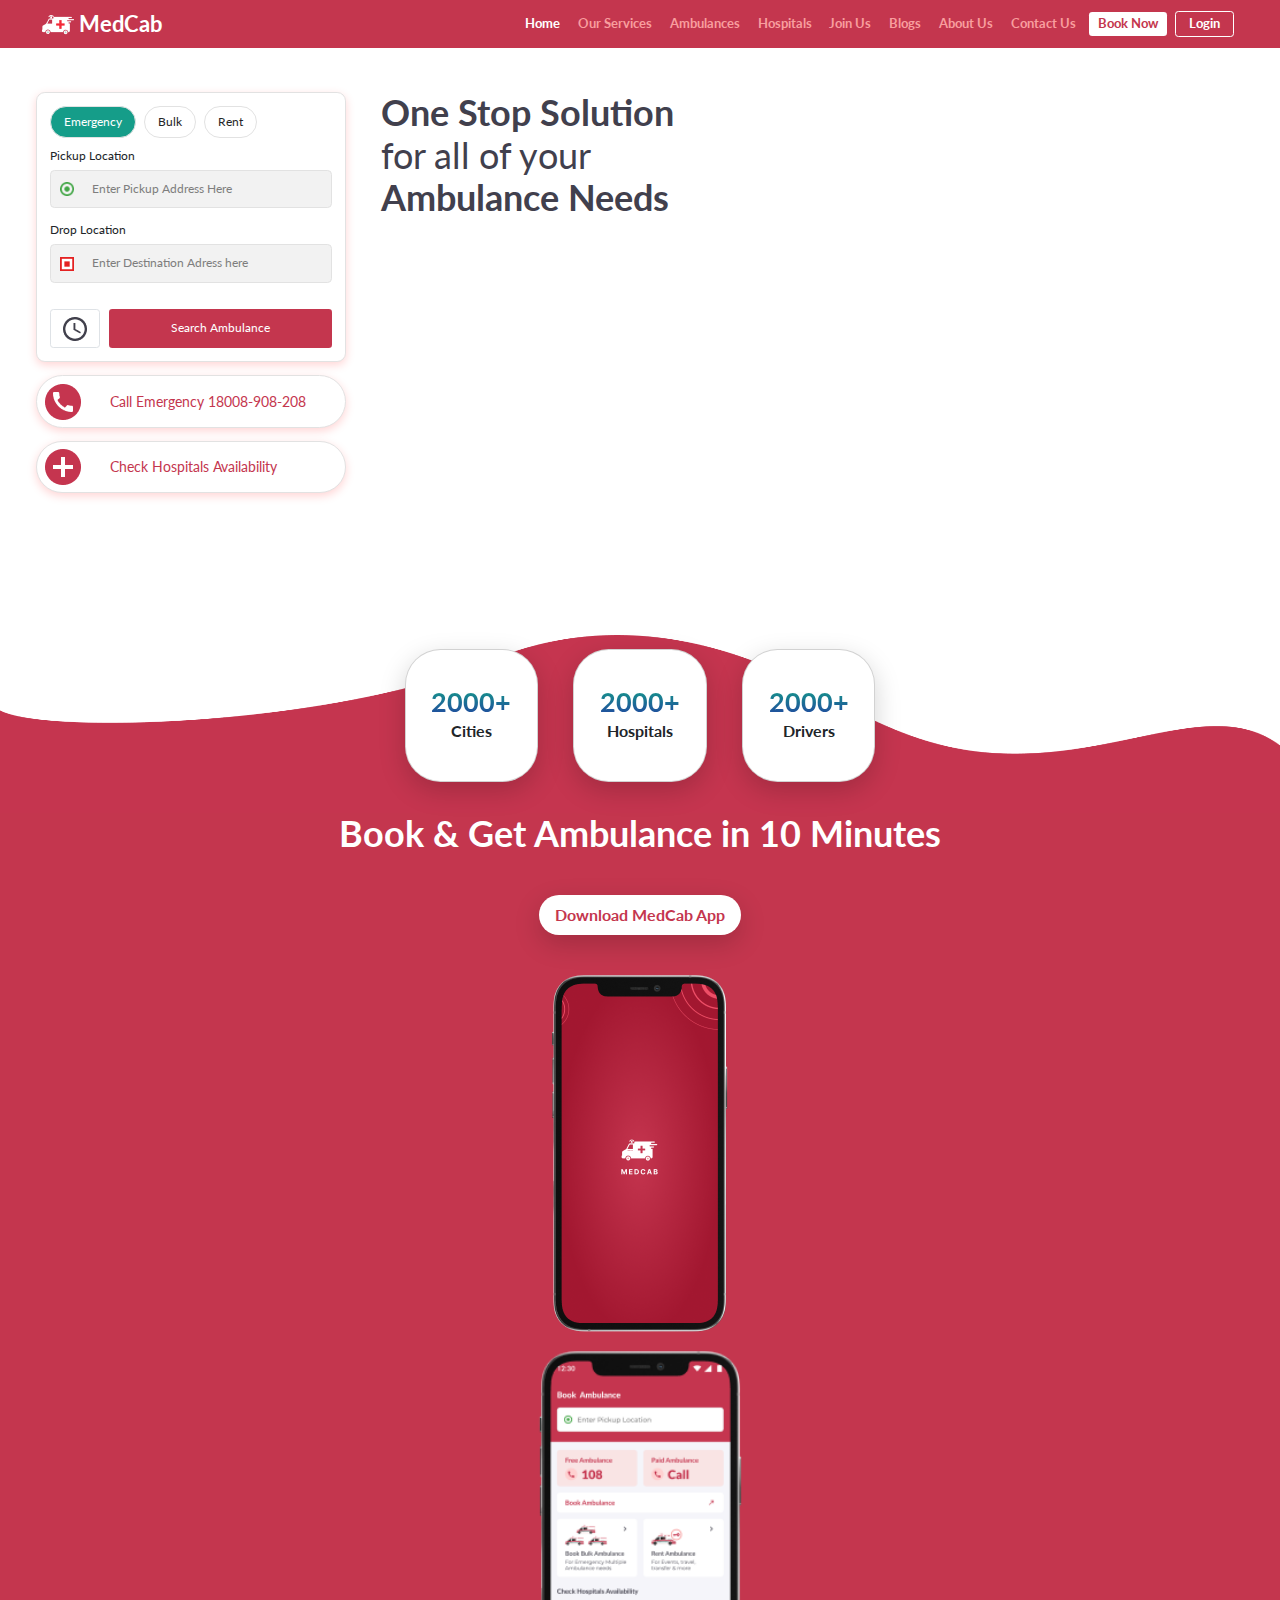
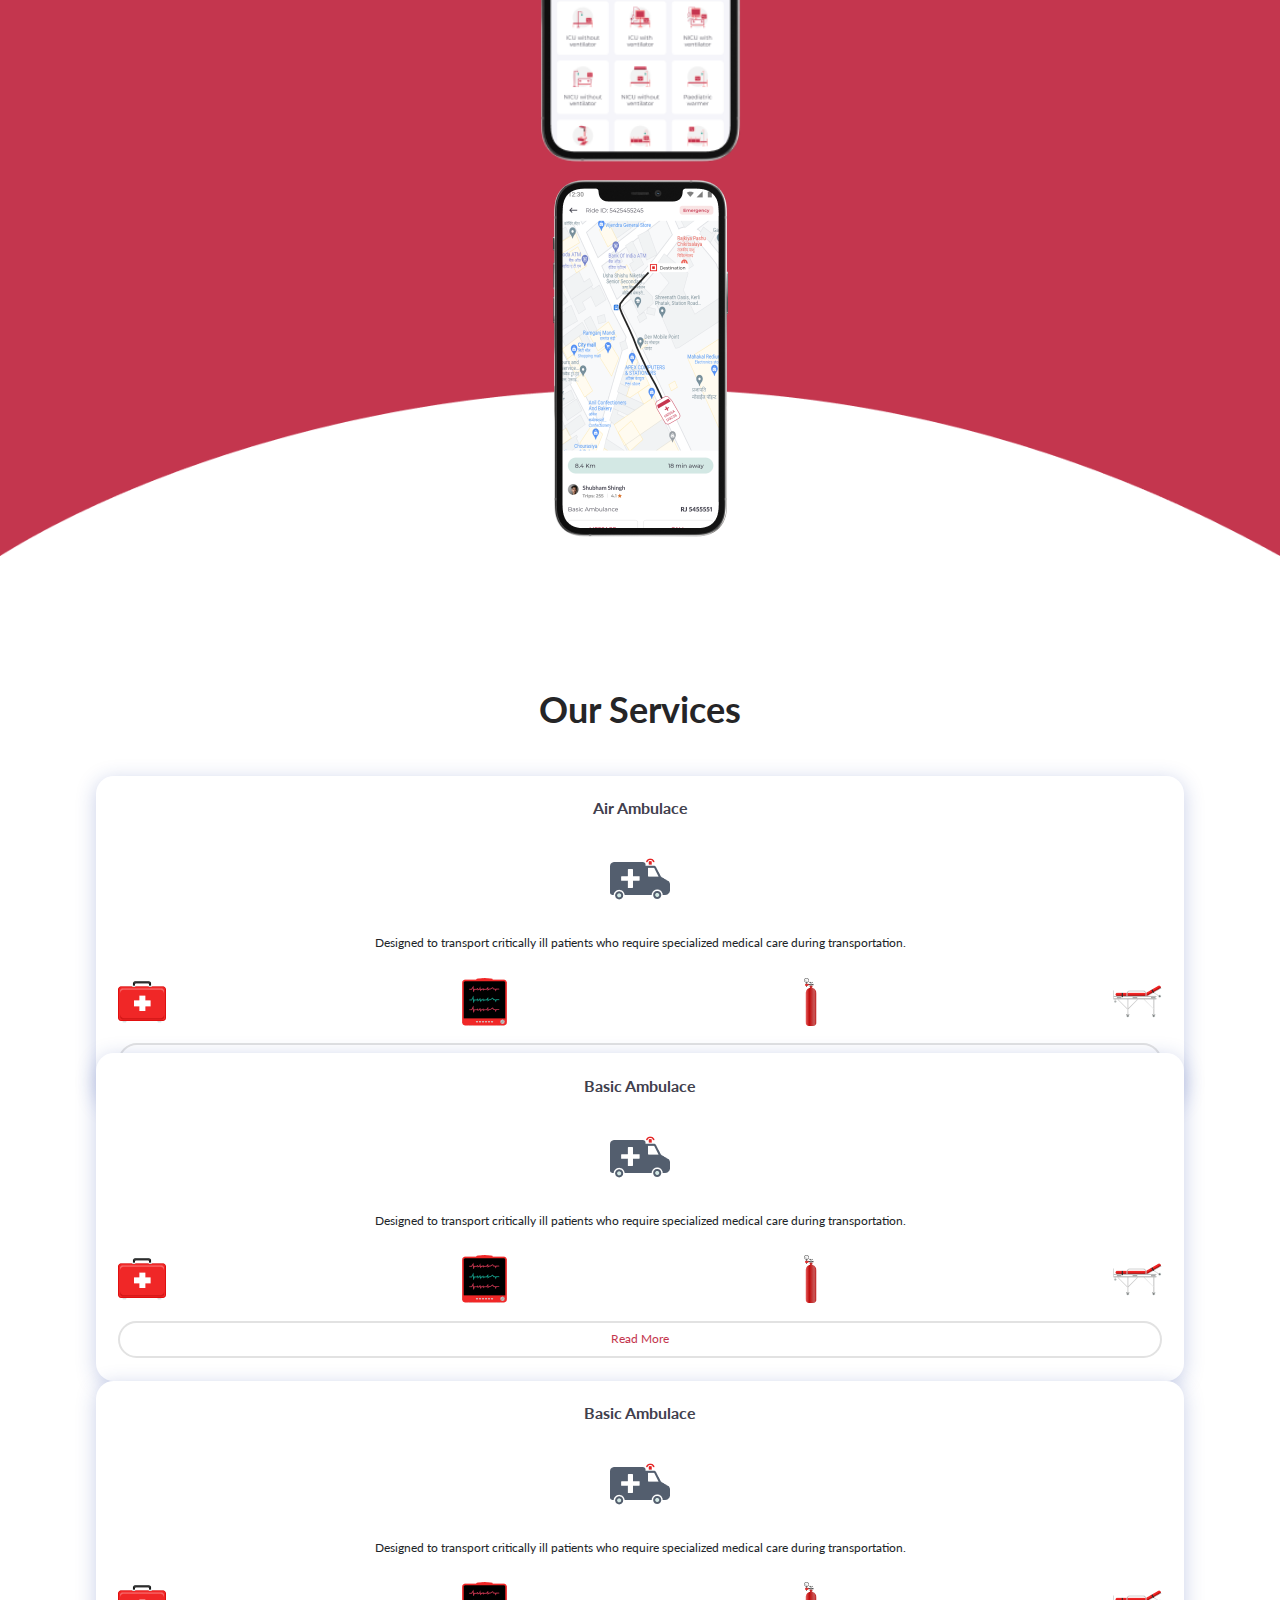
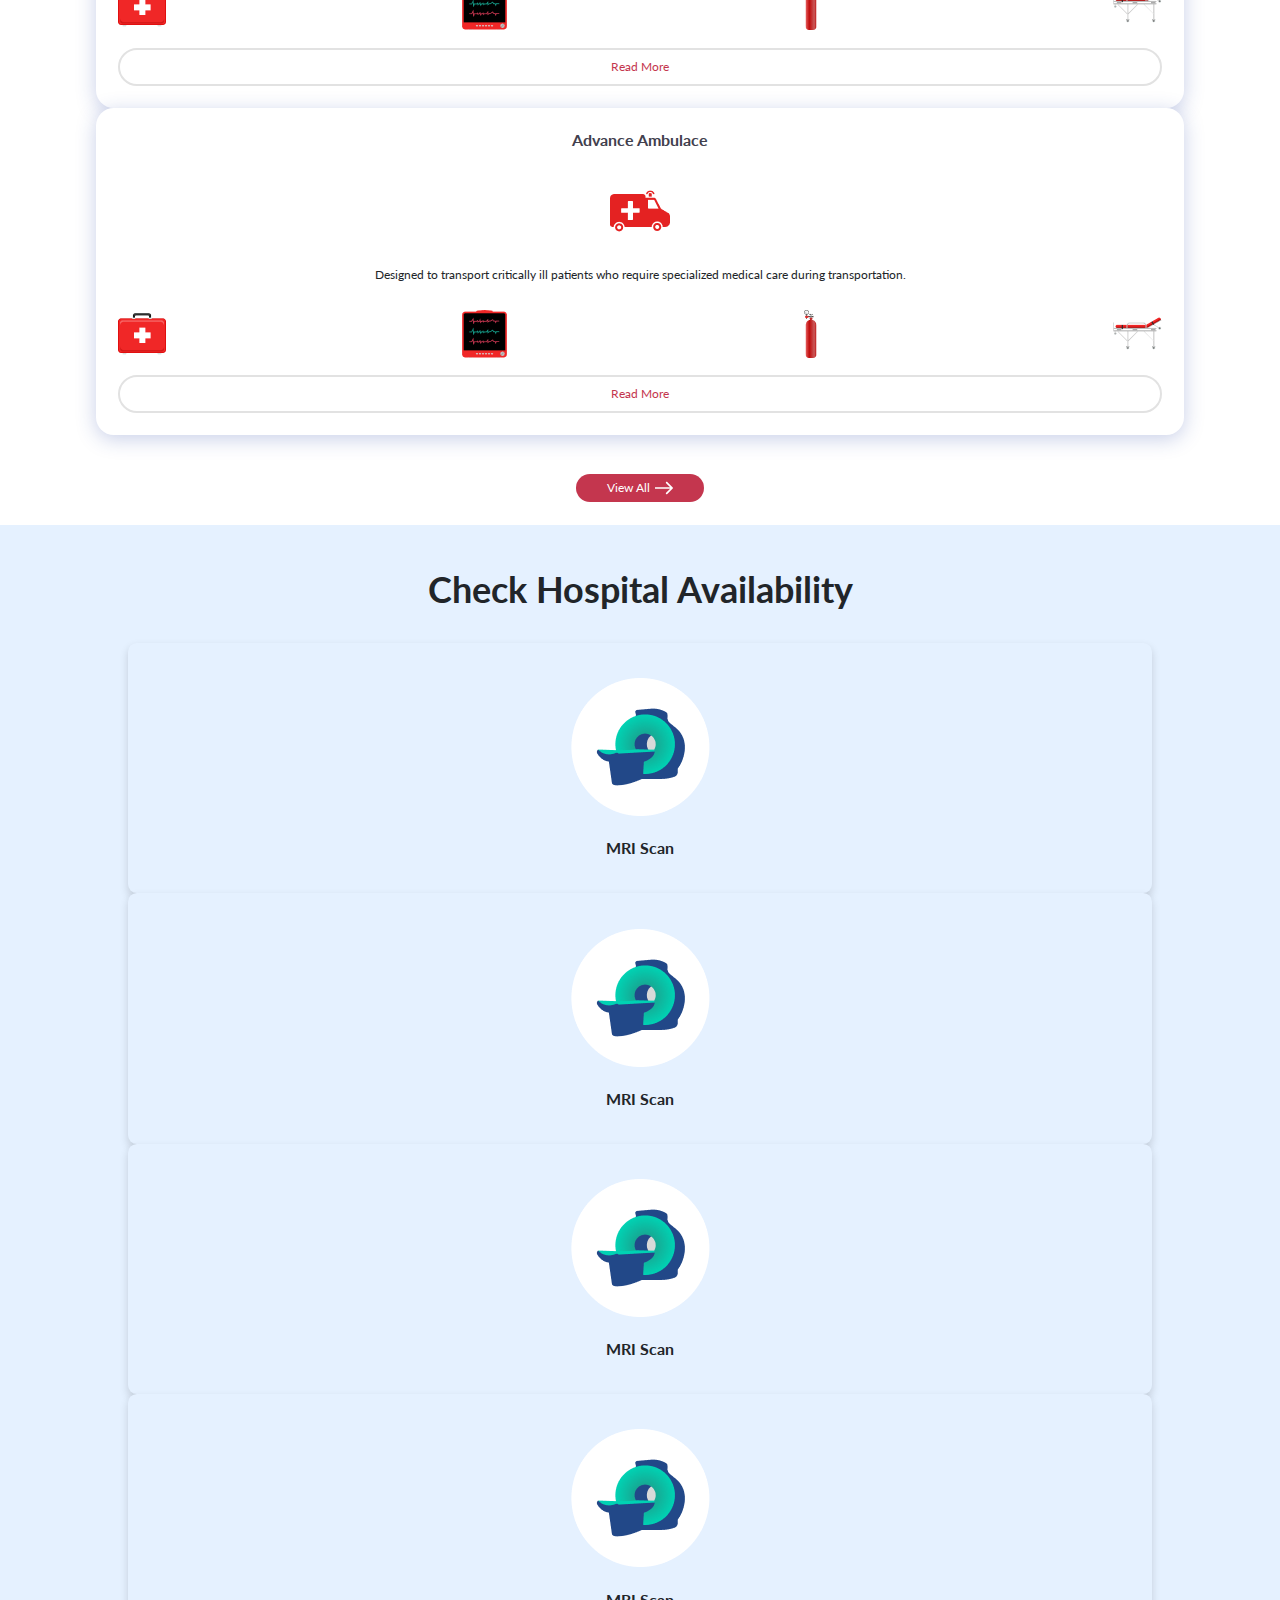
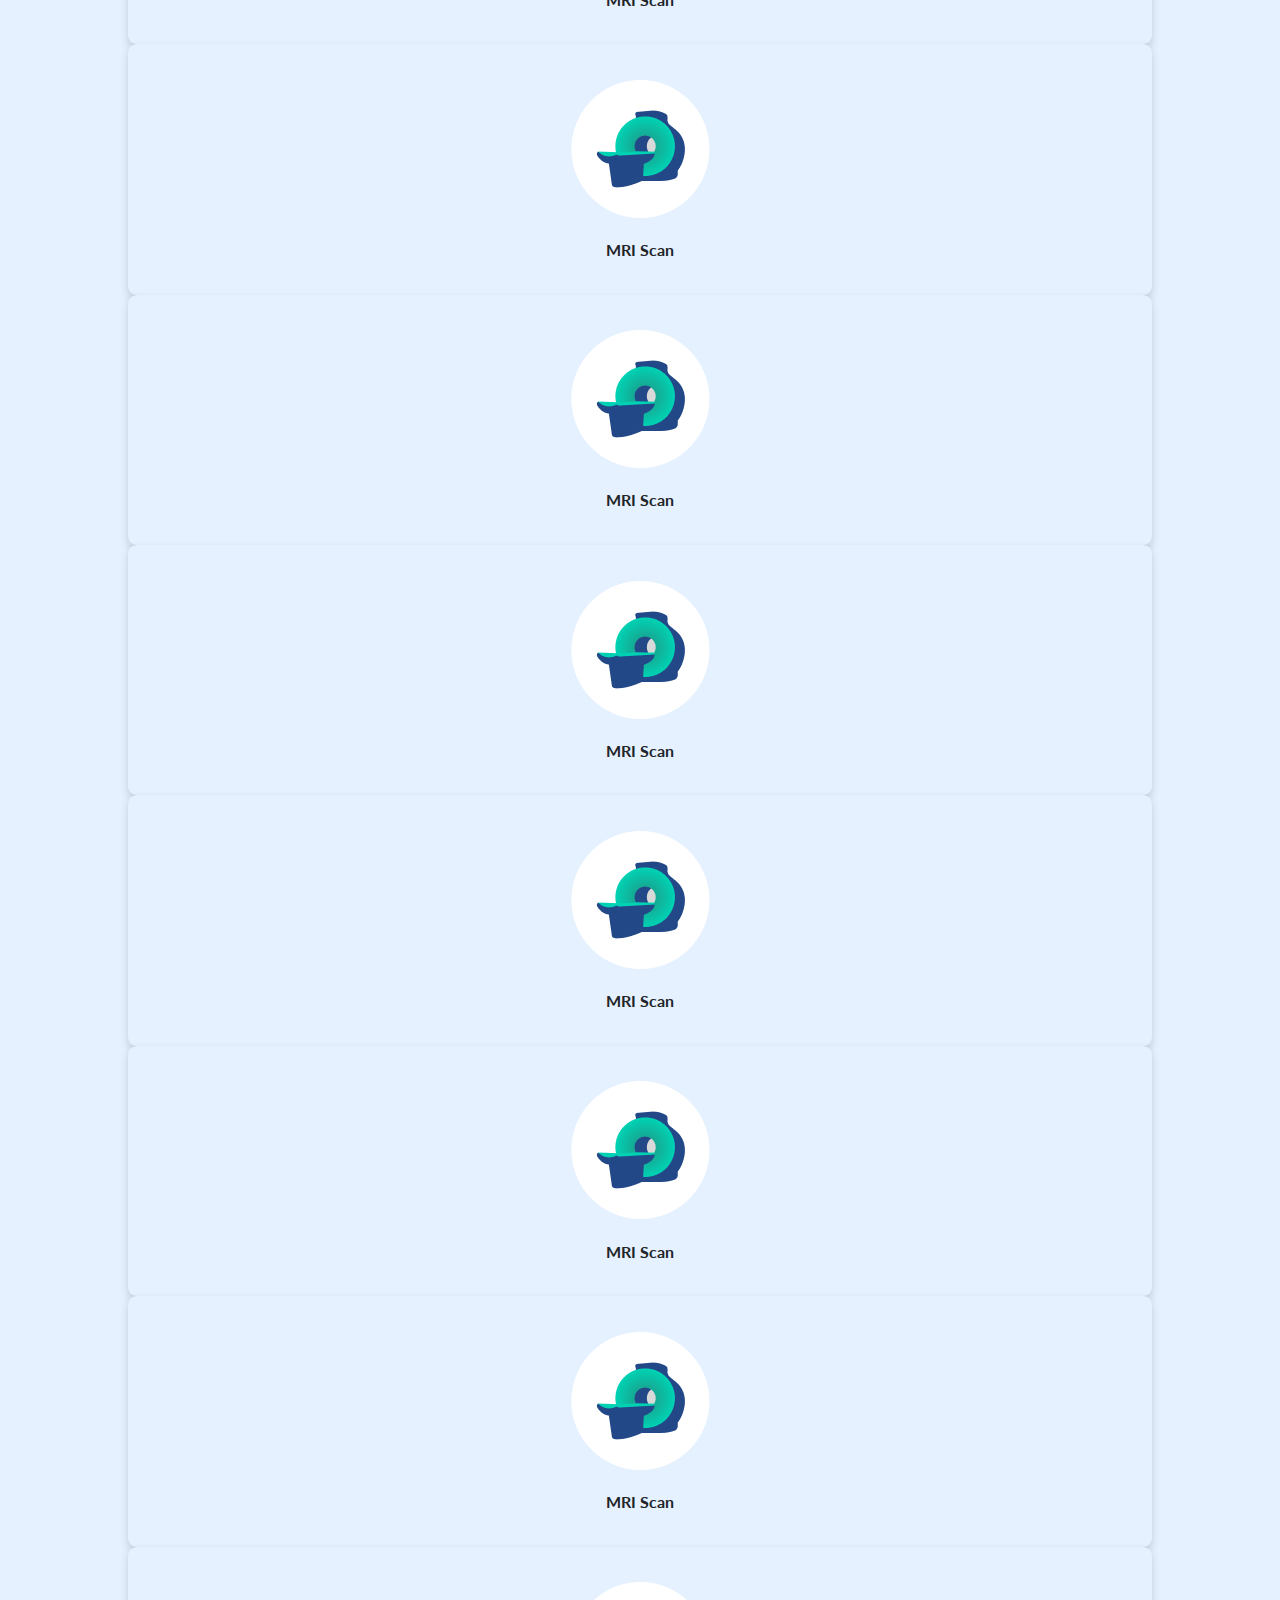
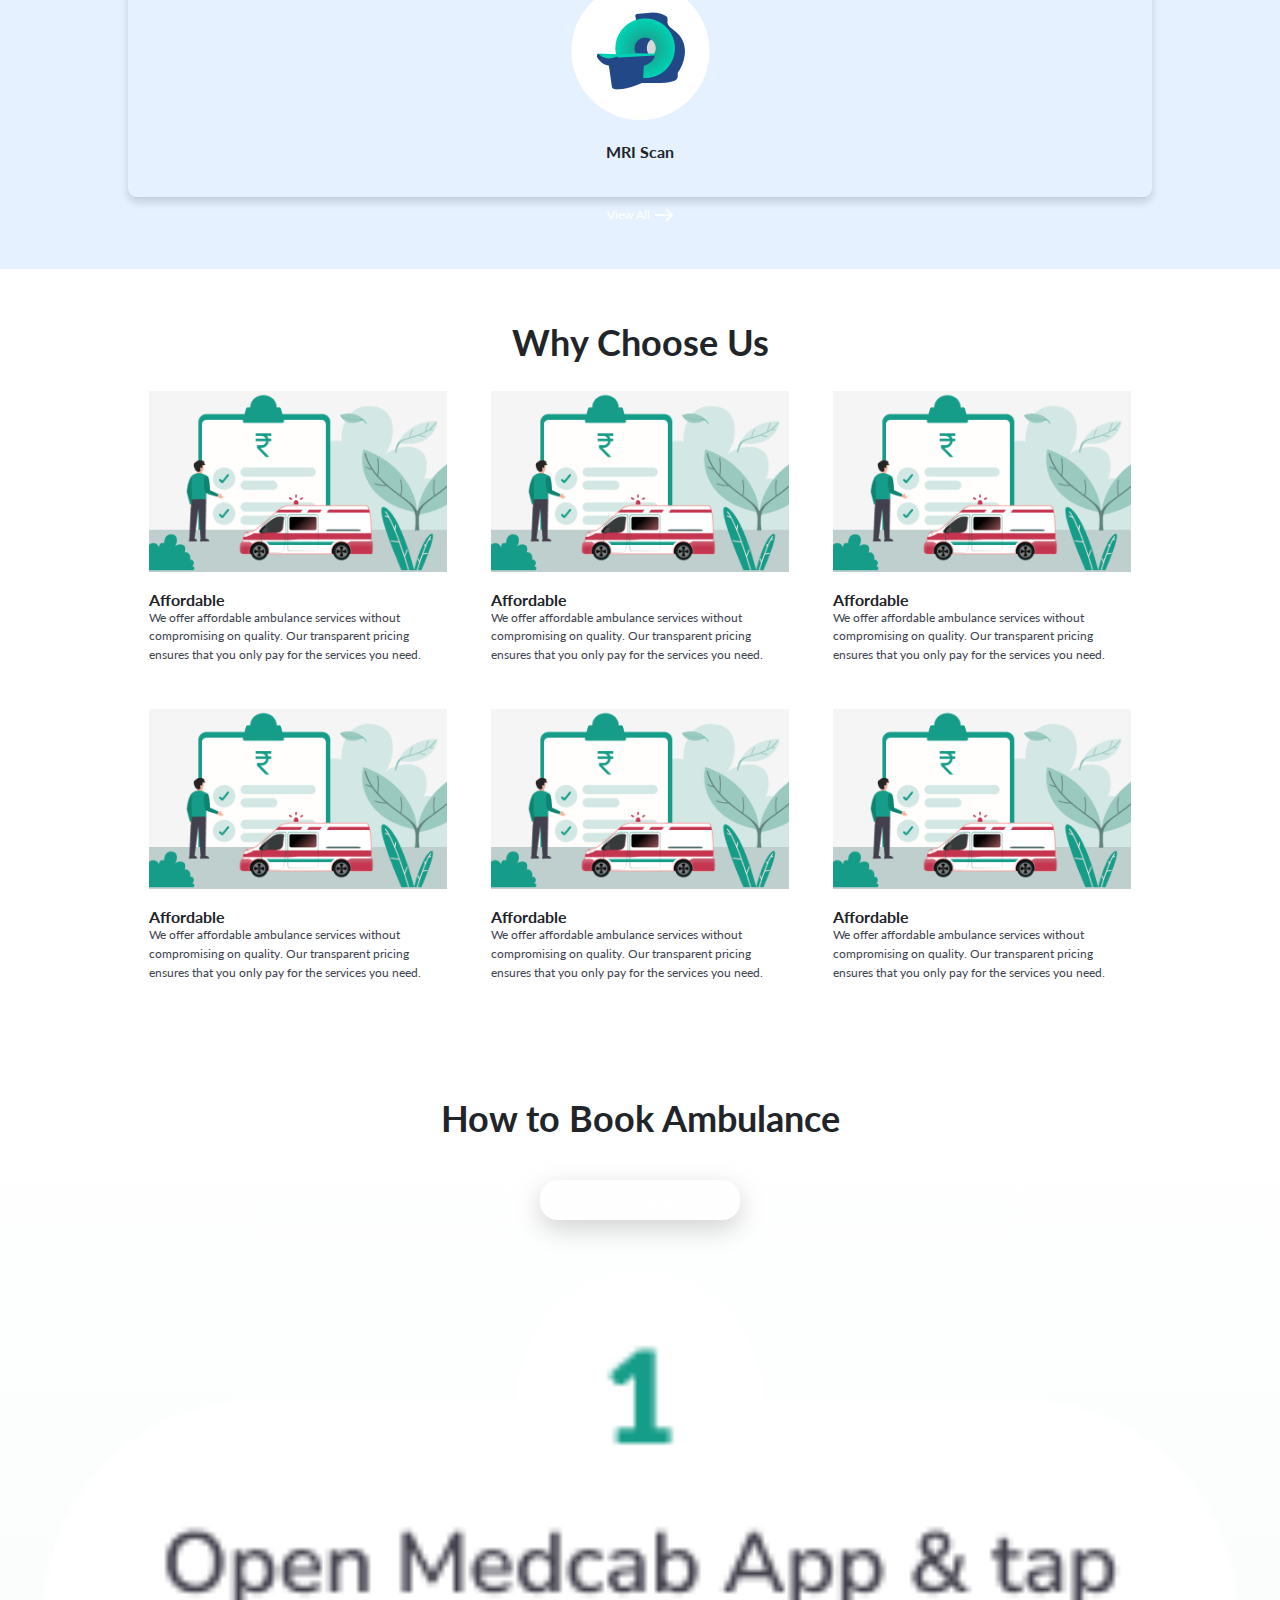
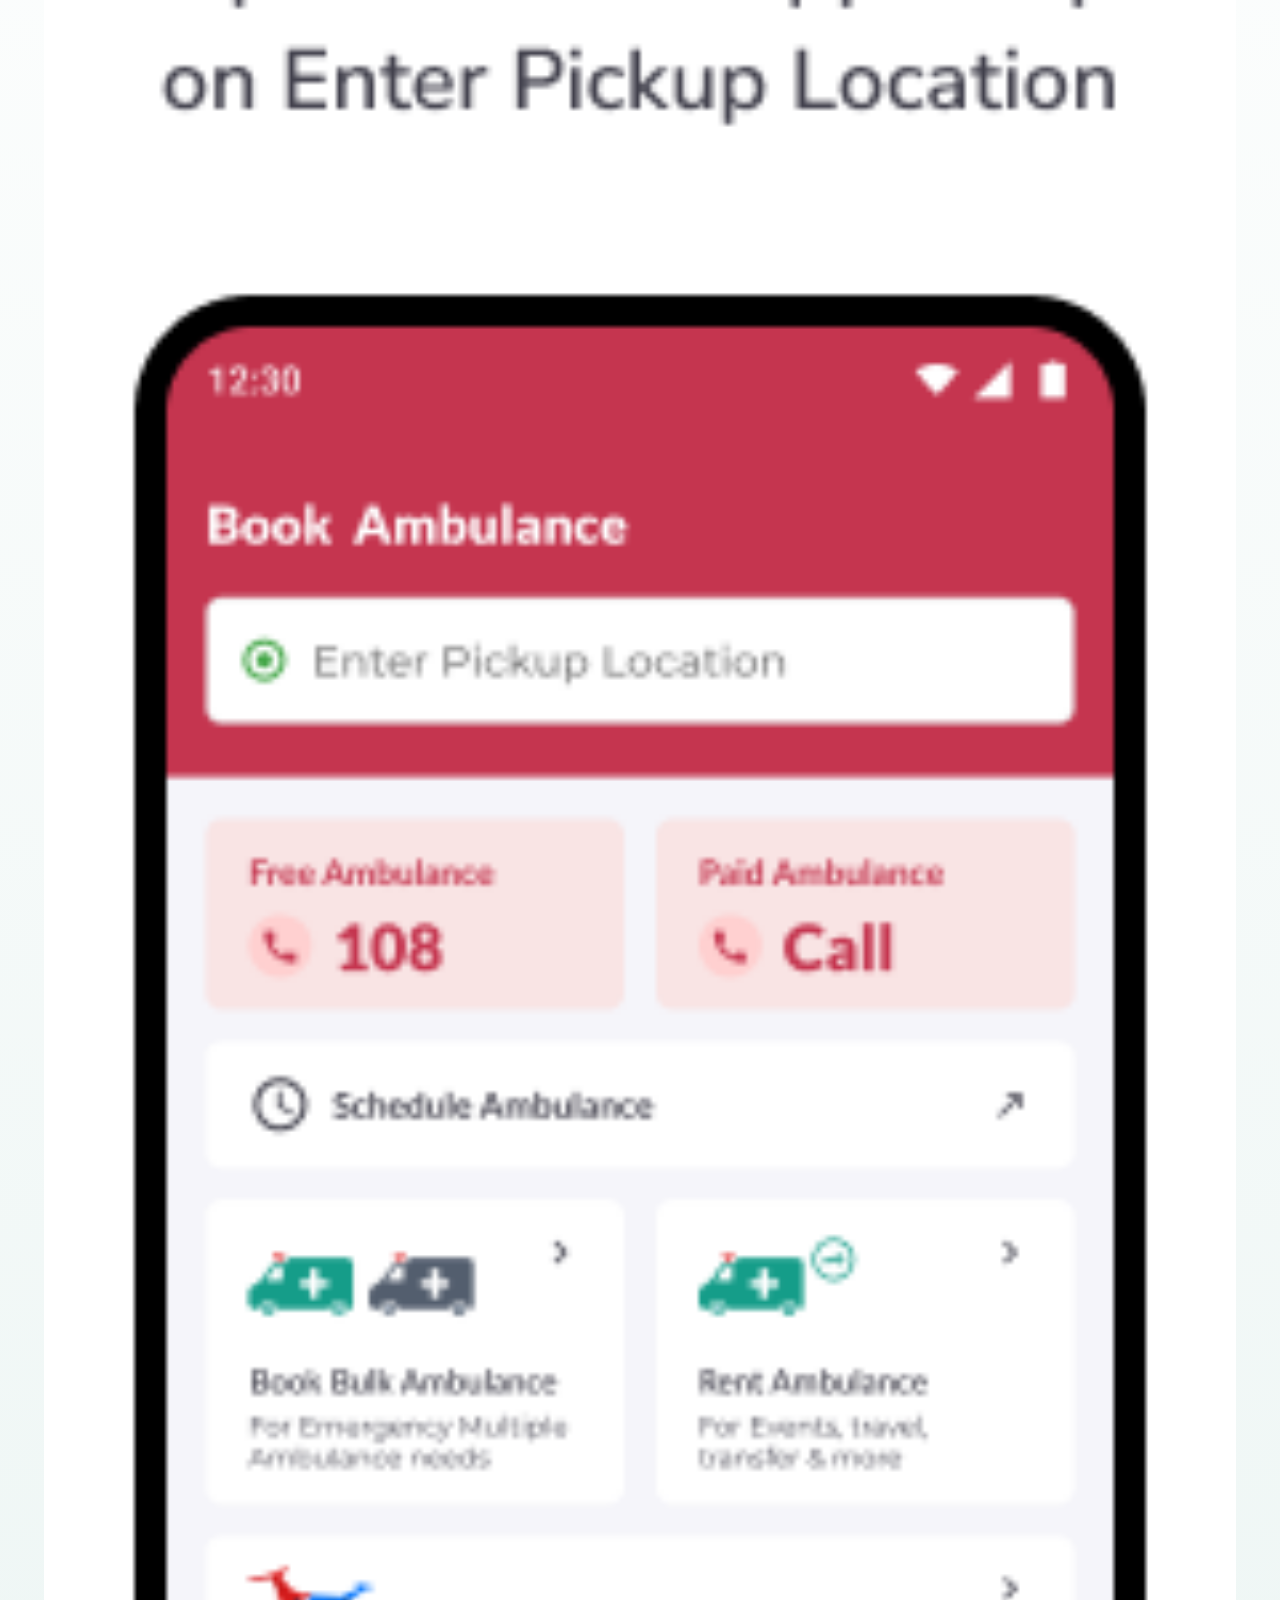
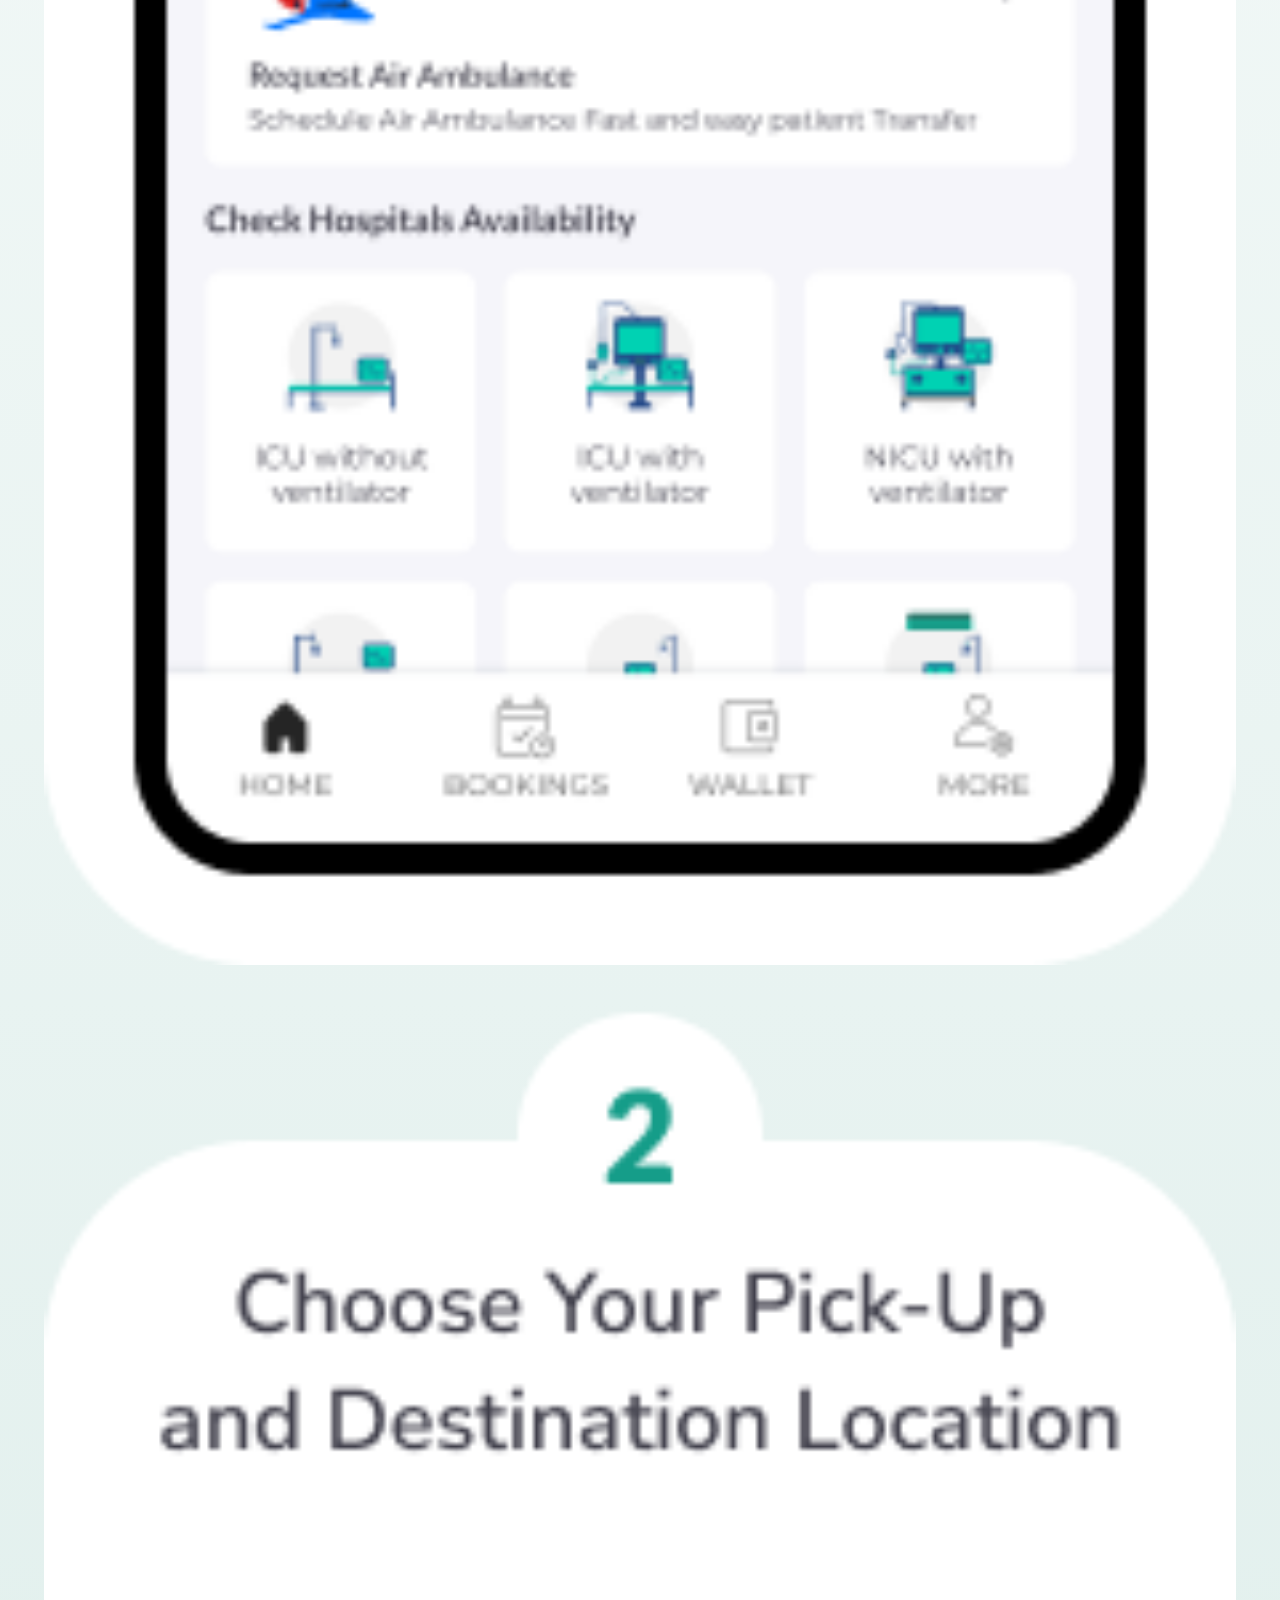
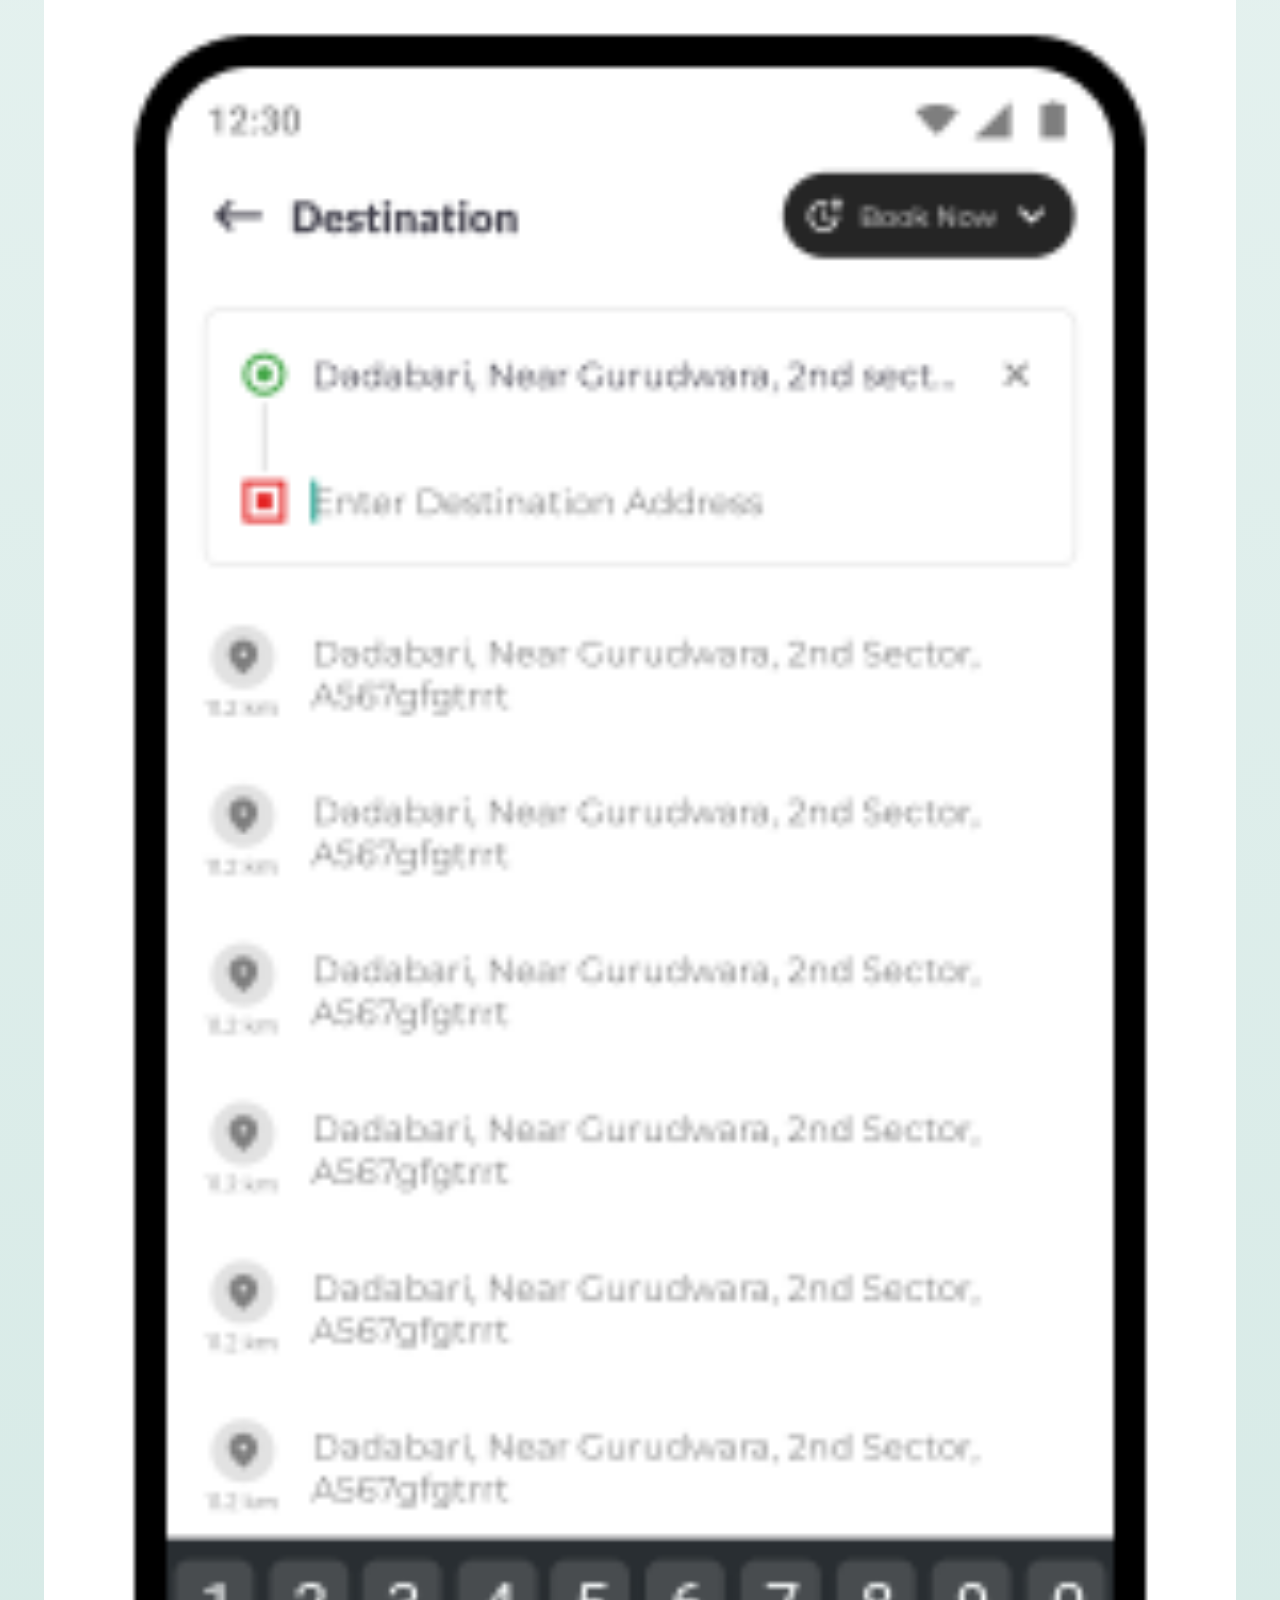
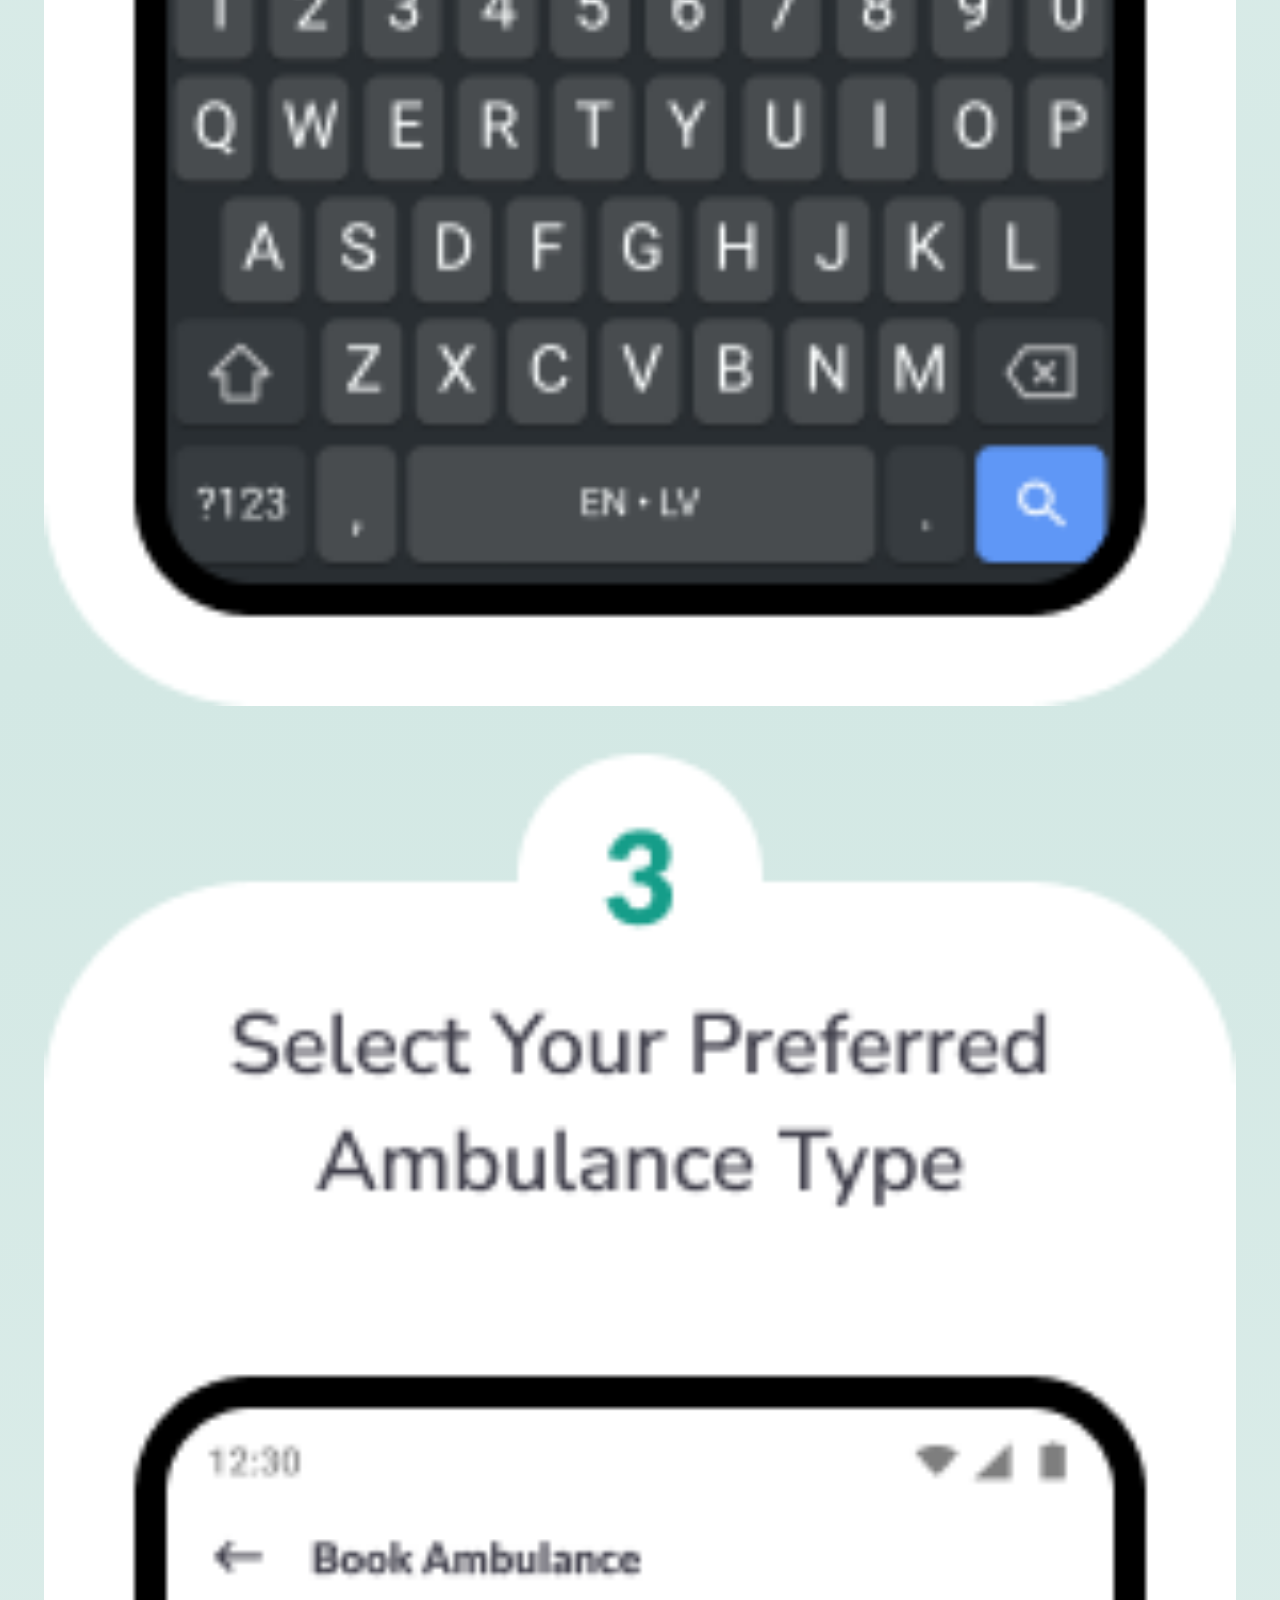
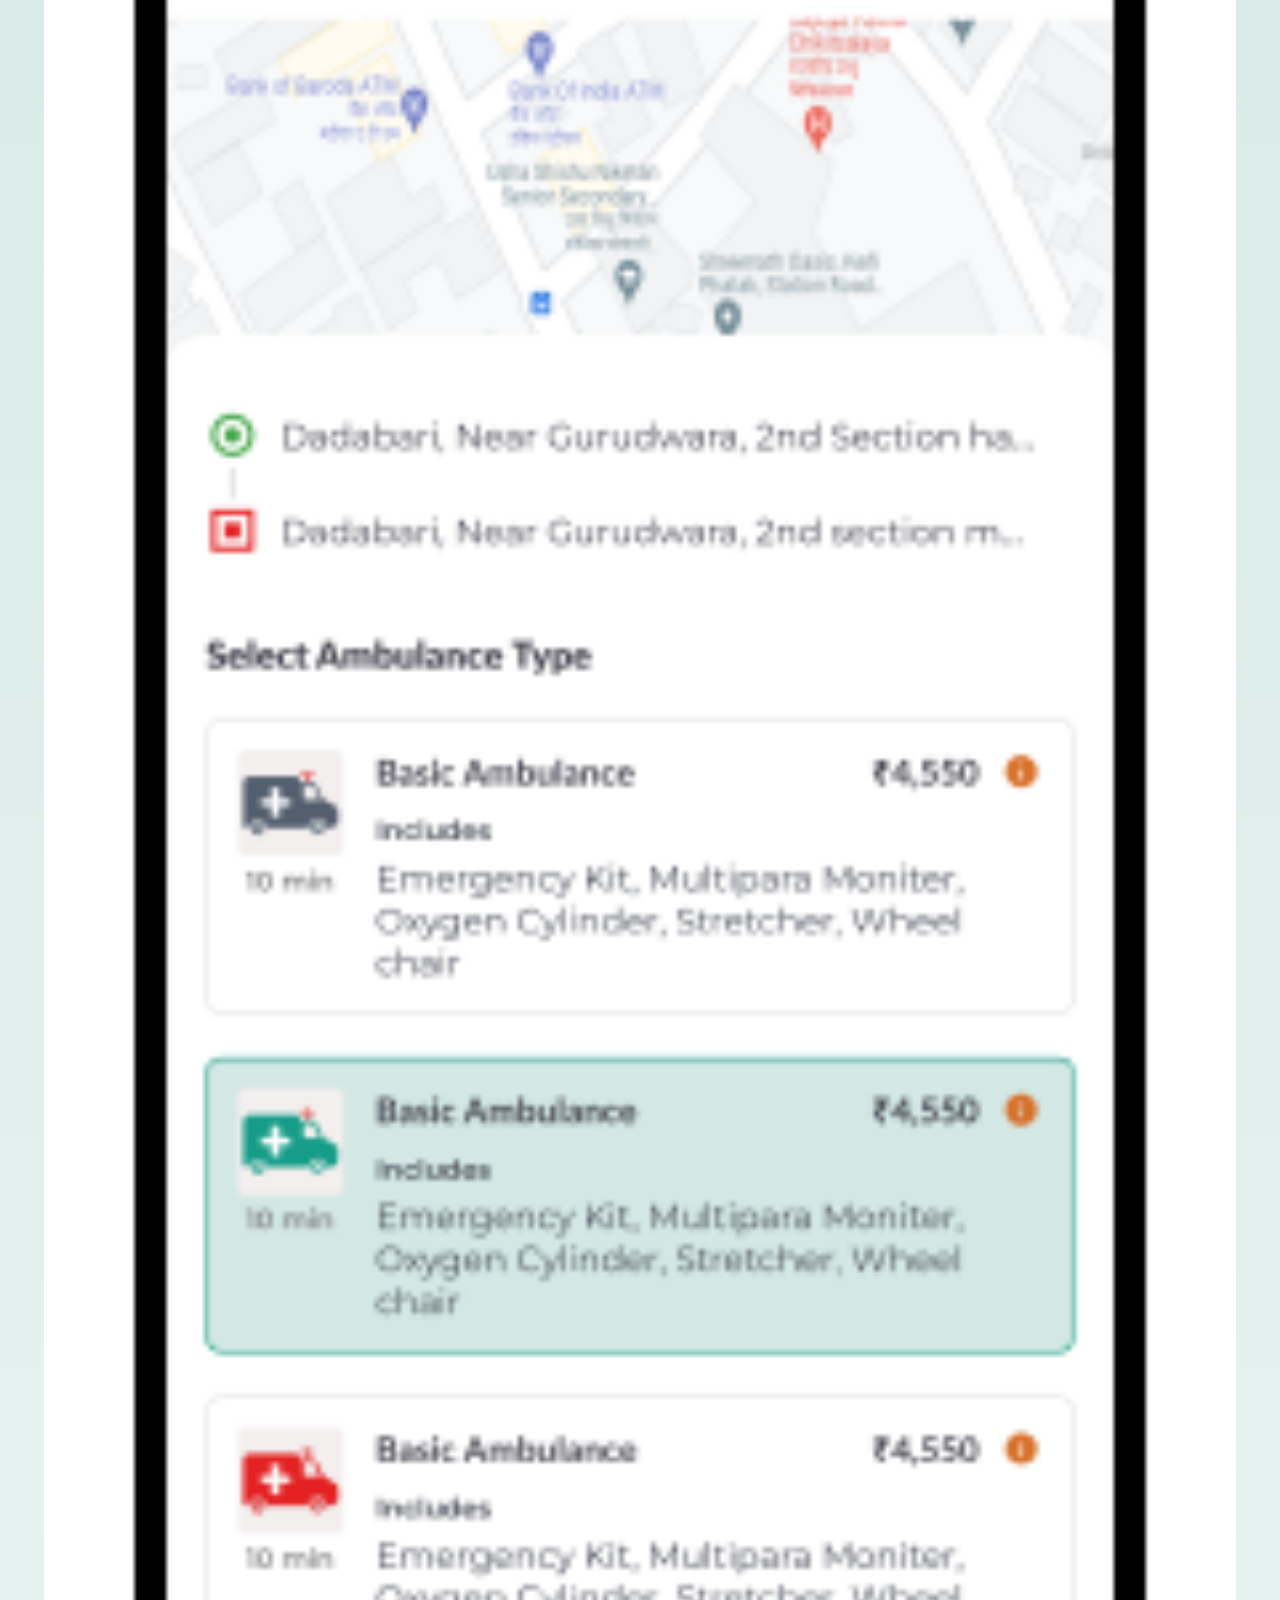
==== index.html @ fbeccdb6 "styling changed" ====
<!DOCTYPE html>
<html lang="en">
  <head>
    <meta charset="UTF-8" />
    <meta name="viewport" content="width=device-width, initial-scale=1.0" />
    <!-- Bootstrap CSS -->
    <link
      rel="stylesheet"
      href="https://cdn.jsdelivr.net/npm/bootstrap@5.3.1/dist/css/bootstrap.min.css"
    />

    <!-- Google Fonts -->
    <link rel="preconnect" href="https://fonts.googleapis.com" />
    <link rel="preconnect" href="https://fonts.gstatic.com" crossorigin />
    <link
      href="https://fonts.googleapis.com/css2?family=Lato:wght@400;700&display=swap"
      rel="stylesheet"
    />

    <!-- Crousel Styles -->
    <link rel="stylesheet" href="./styles/owl-styles/owl.carousel.min.css" />
    <link
      rel="stylesheet"
      href="./styles/owl-styles/owl.theme.default.min.css"
    />

    <!-- Custom Css -->
      <!-- Normalize Css -->
    <link rel="stylesheet" href="./styles/reset.css">    
    <link rel="stylesheet" href="./styles/nav.css" />
    <link rel="stylesheet" href="./styles/section.css" />
    <link rel="stylesheet" href="./styles/header.css" />
    <link rel="stylesheet" href="./styles/our-services.css" />
    <link rel="stylesheet" href="./styles/footer.css" />
    <link rel="stylesheet" href="./styles/hospital-availability.css" />
    <link rel="stylesheet" href="./styles/fs-media.css" />
    <link rel="stylesheet" href="./styles/why-us.css" />
    <link rel="stylesheet" href="./styles/booking-preview.css" />

    <title>Header</title>
  </head>

  <body>
    <!-- Navbar -->
    <nav class="navbar navbar-expand-lg navbar-light">
      <div class="container-fluid">
        <a class="navbar-brand" href="#">
          <span>
            <img src="../images/logo.png" class="mb-1" alt="" />
          </span>
          MedCab</a
        >
        <button
          class="navbar-toggler"
          type="button"
          data-bs-toggle="collapse"
          data-bs-target="#navbarTogglerDemo02"
          aria-controls="navbarTogglerDemo02"
          aria-expanded="false"
          aria-label="Toggle navigation"
        >
          <span class="navbar-toggler-icon"></span>
        </button>
        <div class="collapse navbar-collapse" id="navbarTogglerDemo02">
          <ul class="navbar-nav d-flex align-items-center me-auto mb-2 mb-lg-0">
            <li class="nav-item">
              <a class="nav-link active" aria-current="page" href="#">Home</a>
            </li>
            <li class="nav-item">
              <a class="nav-link" href="./pages/ourServices.html"
                >Our Services</a
              >
            </li>
            <li class="nav-item">
              <a class="nav-link" href="#">Ambulances</a>
            </li>
            <li class="nav-item">
              <a class="nav-link" href="#">Hospitals</a>
            </li>
            <li class="nav-item">
              <a class="nav-link" href="#">Join Us</a>
            </li>
            <li class="nav-item">
              <a class="nav-link" href="#">Blogs</a>
            </li>
            <li class="nav-item">
              <a class="nav-link" href="#">About Us</a>
            </li>
            <li class="nav-item">
              <a class="nav-link" href="#">Contact Us</a>
            </li>
            <li class="nav-ctn-book">
              <a
                class="nav-link rounded bg-white nav-booknow me-lg-2 mb-2 mb-lg-0 px-3 py-1"
                href="#"
                tabindex="-1"
                aria-disabled="true"
                >Book Now</a
              >
            </li>
            <li class="nav-ctn-login text-white">
              <button
                type="button"
                class="btn btn-primary nav-link border border-white rounded px-4 py-1"
                data-bs-toggle="modal"
                data-bs-target="#staticBackdrop"
                href="#"
                tabindex="-1"
                aria-disabled="true"
              >
                Login
              </button>
            </li>
          </ul>
        </div>
      </div>
    </nav>

    <!-- Modal -->
    <div
      class="modal fade"
      id="staticBackdrop"
      data-bs-backdrop="static"
      data-bs-keyboard="false"
      tabindex="-1"
      aria-labelledby="staticBackdropLabel"
      aria-hidden="true"
    >
      <div class="modal-dialog modal-dialog-centered">
        <div class="modal-content">
          <div class="modal-header bg-danger py-4">
            <div class="container-fluid p-0">
              <a class="navbar-brand" href="#">
                <span>
                  <img src="../images/logo.png" class="mb-1" alt="" />
                </span>
                MedCab</a
              >
            </div>
            <button
              type="button"
              class="btn bg-white text-grey text-xl"
              data-bs-dismiss="modal"
              aria-label="Close"
            >
              X
            </button>
          </div>
          <div class="modal-body">
            <form class="form">
              <label for="" class="form-label">Log in to Proceed</label>
              <input
                class="form-control"
                placeholder="Enter Your Phone Number"
                type="text"
              />
              <a class="modal-footer">
                <button type="submit" class="btn btn-primary">Verify</button>
              </a>
            </form>
          </div>
        </div>
      </div>
    </div>

    <!-- Header -->
    <header class="header">
      <div class="header-small-hero">
        <h1 class="header-text">
          <span>One Stop Solution</span><br />
          for all of your<br />
          <span>Ambulance Needs</span>
        </h1>
        <div class="header-small-heroImage">
          <img src="./images/website-gif-final.gif" class="img-fluid" alt="" />
        </div>
      </div>
      <div class="header-wrapper">
        <div class="header-left">
          <div class="header-booking p-4">
            <div class="booking-option text-white mb-3">
              <a href="#" class="border-1 rounded-5 active">Emergency</a>
              <a href="#" class="'border-1 rounded-5">Bulk</a>
              <a href="#" class="'border-1 rounded-5">Rent</a>
            </div>
            <form class="header-bookingForm">
              <div class="mb-4">
                <label for="exampleInputEmail1" class="form-label"
                  >Pickup Location</label
                >
                <div class="input-wrapper">
                  <span>
                    <img src="./images/location.png" alt="" />
                  </span>
                  <input
                    type="text"
                    class="form-control shadow-none outline-none"
                    id="exampleInputEmail1"
                    aria-describedby="emailHelp"
                    placeholder="Enter Pickup Address Here"
                  />
                </div>
              </div>
              <div class="mb-4">
                <label for="exampleInputPassword1" class="form-label"
                  >Drop Location</label
                >
                <div class="input-wrapper">
                  <span><img src="./images/drop-locatino.png" alt="" /></span>
                  <input
                    type="text"
                    class="form-control shadow-none outline-none"
                    id="exampleInputPassword1"
                    placeholder="Enter Destination Adress here"
                  />
                </div>
              </div>
              <div class="mt-5 booking-submit">
                <button class="border rounded p-1 booking-time">
                  <span><img src="./images/Access time.png" alt="" /></span>
                </button>
                <button type="submit" class="btn">Search Ambulance</button>
              </div>
            </form>
          </div>
          <div class="header-cta">
            <div class="header-ctaBox mt-4">
              <span><img src="./images/call.png" alt="" /></span>
              <a href="#">Call Emergency 18008-908-208</a>
            </div>
            <div class="header-ctaBox mt-4">
              <span><img src="./images/hospital-cehck.png" alt="" /></span>
              <a href="#">Check Hospitals Availability</a>
            </div>
          </div>
        </div>
        <div class="header-right">
          <h1 class="header-text">
            <span>One Stop Solution</span><br />
            for all of your<br />
            <span>Ambulance Needs</span>
          </h1>
        </div>
      </div>
      <div class="header-image">
        <img src="./images/website-gif-final.gif" class="img-fluid" alt="" />
      </div>
    </header>

    <!-- Book & Get Ambulance -->
    <section class="app-preview">
      <div class="app-previewTop d-flex justify-content-center py-4 px-2 cards">
        <div class="bg-white card shadow-lg text-center">
          <h1>2000+</h1>
          <p>Cities</p>
        </div>
        <div class="bg-white card shadow-lg text-center">
          <h1>2000+</h1>
          <p>Hospitals</p>
        </div>
        <div class="bg-white card shadow-lg text-center">
          <h1>2000+</h1>
          <p>Drivers</p>
        </div>
      </div>
      <div class="app-previewBottom">
        <div class="heading text-center">
          <h1 class="text-white">Book & Get Ambulance in 10 Minutes</h1>
          <a
            href="#"
            class="text-decoration-none bg-white shadow-lg my-2 primary-cta"
            >Download MedCab App</a
          >
        </div>
        <div class="image-wrapper owl-carousel owl-theme owl-carousel-services">
          <div class="preview-image item">
            <img src="../images/Wood-Hand.png" alt="" />
          </div>
          <div class="preview-image item">
            <img src="../images/iPhone 12 Pro (Wooden Hands).png" alt="" />
          </div>
          <div class="preview-image item">
            <img src="../images/Wood-Hand-1.png" alt="" />
          </div>
        </div>
      </div>
      <!-- White curve background -->
      <div class="white-curve">
        <img src="../images/white-curve.png" alt="" />
      </div>
    </section>

    <!-- Our Services -->
    <section class="our-services">
      <h1 class="our-services-heading text-center">Our Services</h1>
      <div
        class="our-servicesCards owl-carousel owl-carousel-services owl-theme"
      >
        <div class="our-servicesCard item">
          <h2>Air Ambulace</h2>
          <img src="./images/Component 11-1.png" alt="" />
          <p>
            Designed to transport critically ill patients who require
            specialized medical care during transportation.
          </p>
          <div class="service-icons">
            <div class="icon"><img src="./images/Group 72.png" alt="" /></div>
            <div class="icon"><img src="./images/Group 161.png" alt="" /></div>
            <div class="icon"><img src="./images/Group 81.png" alt="" /></div>
            <div class="icon"><img src="./images/Group 148.png" alt="" /></div>
          </div>
          <a href="#" class="read-more">Read More</a>
        </div>
        <div class="our-servicesCard item">
          <h2>Basic Ambulace</h2>
          <img src="./images/Component 11-1.png" alt="" />
          <p>
            Designed to transport critically ill patients who require
            specialized medical care during transportation.
          </p>
          <div class="service-icons">
            <div class="icon"><img src="./images/Group 72.png" alt="" /></div>
            <div class="icon"><img src="./images/Group 161.png" alt="" /></div>
            <div class="icon"><img src="./images/Group 81.png" alt="" /></div>
            <div class="icon"><img src="./images/Group 148.png" alt="" /></div>
          </div>
          <a href="#" class="read-more">Read More</a>
        </div>
        <div class="our-servicesCard item">
          <h2>Basic Ambulace</h2>
          <img src="./images/Component 11-1.png" alt="" />
          <p>
            Designed to transport critically ill patients who require
            specialized medical care during transportation.
          </p>
          <div class="service-icons">
            <div class="icon"><img src="./images/Group 72.png" alt="" /></div>
            <div class="icon"><img src="./images/Group 161.png" alt="" /></div>
            <div class="icon"><img src="./images/Group 81.png" alt="" /></div>
            <div class="icon"><img src="./images/Group 148.png" alt="" /></div>
          </div>
          <a href="#" class="read-more">Read More</a>
        </div>
        <div class="our-servicesCard item">
          <h2>Advance Ambulace</h2>
          <img src="./images/Component 11-2.png" alt="" />
          <p>
            Designed to transport critically ill patients who require
            specialized medical care during transportation.
          </p>
          <div class="service-icons">
            <div class="icon"><img src="./images/Group 72.png" alt="" /></div>
            <div class="icon"><img src="./images/Group 161.png" alt="" /></div>
            <div class="icon"><img src="./images/Group 81.png" alt="" /></div>
            <div class="icon"><img src="./images/Group 148.png" alt="" /></div>
          </div>
          <a href="#" class="read-more">Read More</a>
        </div>
      </div>
      <div class="btn-view">
        <a href="#"
          >View All
          <svg
            class="mb-1 ms-1"
            width="18"
            height="14"
            viewBox="0 0 21 16"
            fill="none"
            xmlns="http://www.w3.org/2000/svg"
          >
            <path
              d="M20.7071 8.7071C21.0976 8.31658 21.0976 7.68342 20.7071 7.29289L14.3431 0.928931C13.9526 0.538407 13.3195 0.538407 12.9289 0.928931C12.5384 1.31946 12.5384 1.95262 12.9289 2.34314L18.5858 8L12.9289 13.6569C12.5384 14.0474 12.5384 14.6805 12.9289 15.0711C13.3195 15.4616 13.9526 15.4616 14.3431 15.0711L20.7071 8.7071ZM8.74227e-08 9L20 9L20 7L-8.74227e-08 7L8.74227e-08 9Z"
              fill="white"
            />
          </svg>
        </a>
      </div>
    </section>

    <!-- Check Hospital Availability -->
    <div class="hospital-availability mt-5 d-flex justify-content-center">
      <div class="facilities gap-3">
        <div class="label mb-3">
          <h1 class="text-center fw-bold mb-4">Check Hospital Availability</h1>
          <p class="text-center">
            Discover the convenience of checking the availability of beds such
            as ICU Beds, ISU Beds, etc. in nearby hospitals effortlessly,
            helping you make informed decisions during critical times.
          </p>
        </div>
        <div
          class="grid-container owl-carousel owl-carousel-facilities owl-theme"
        >
          <a href="#" class="item">
            <div class="grid-item shadow">
              <div>
                <img
                  src="../images/MRI.png"
                  class="mb-lg-4 mb-sm-2"
                  alt="x-ray"
                />
              </div>
              <h5 class="">MRI Scan</h5>
              <p>Check Availability of both AC and Non-AC</p>
            </div>
          </a>
          <a href="#" class="item">
            <div class="grid-item shadow">
              <div>
                <img
                  src="../images/MRI.png"
                  class="mb-lg-4 mb-sm-2"
                  alt="x-ray"
                />
              </div>
              <h5 class="">MRI Scan</h5>
              <p>Check Availability of both AC and Non-AC</p>
            </div>
          </a>
          <a href="#" class="item">
            <div class="grid-item shadow">
              <div>
                <img
                  src="../images/MRI.png"
                  class="mb-lg-4 mb-sm-2"
                  alt="x-ray"
                />
              </div>
              <h5 class="">MRI Scan</h5>
              <p>Check Availability of both AC and Non-AC</p>
            </div>
          </a>
          <a href="#" class="item">
            <div class="grid-item shadow">
              <div>
                <img
                  src="../images/MRI.png"
                  class="mb-lg-4 mb-sm-2"
                  alt="x-ray"
                />
              </div>
              <h5 class="">MRI Scan</h5>
              <p>Check Availability of both AC and Non-AC</p>
            </div>
          </a>
          <a href="#" class="item">
            <div class="grid-item shadow">
              <div>
                <img
                  src="../images/MRI.png"
                  class="mb-lg-4 mb-sm-2"
                  alt="x-ray"
                />
              </div>
              <h5 class="">MRI Scan</h5>
              <p>Check Availability of both AC and Non-AC</p>
            </div>
          </a>
          <a href="#" class="item">
            <div class="grid-item shadow">
              <div>
                <img
                  src="../images/MRI.png"
                  class="mb-lg-4 mb-sm-2"
                  alt="x-ray"
                />
              </div>
              <h5 class="">MRI Scan</h5>
              <p>Check Availability of both AC and Non-AC</p>
            </div>
          </a>
          <a href="#" class="item">
            <div class="grid-item shadow">
              <div>
                <img
                  src="../images/MRI.png"
                  class="mb-lg-4 mb-sm-2"
                  alt="x-ray"
                />
              </div>
              <h5 class="">MRI Scan</h5>
              <p>Check Availability of both AC and Non-AC</p>
            </div>
          </a>
          <a href="#" class="item">
            <div class="grid-item shadow">
              <div>
                <img
                  src="../images/MRI.png"
                  class="mb-lg-4 mb-sm-2"
                  alt="x-ray"
                />
              </div>
              <h5 class="">MRI Scan</h5>
              <p>Check Availability of both AC and Non-AC</p>
            </div>
          </a>
          <a href="#" class="item">
            <div class="grid-item shadow">
              <div>
                <img
                  src="../images/MRI.png"
                  class="mb-lg-4 mb-sm-2"
                  alt="x-ray"
                />
              </div>
              <h5 class="">MRI Scan</h5>
              <p>Check Availability of both AC and Non-AC</p>
            </div>
          </a>
          <a href="#" class="item">
            <div class="grid-item shadow">
              <div>
                <img
                  src="../images/MRI.png"
                  class="mb-lg-4 mb-sm-2"
                  alt="x-ray"
                />
              </div>
              <h5 class="">MRI Scan</h5>
              <p>Check Availability of both AC and Non-AC</p>
            </div>
          </a>
          <a href="#" class="item">
            <div class="grid-item shadow">
              <div>
                <img
                  src="../images/MRI.png"
                  class="mb-lg-4 mb-sm-2"
                  alt="x-ray"
                />
              </div>
              <h5 class="">MRI Scan</h5>
              <p>Check Availability of both AC and Non-AC</p>
            </div>
          </a>
        </div>
        <div class="btn-view">
          <a href="#"
            >View All
            <svg
              class="mb-1 ms-1"
              width="18"
              height="14"
              viewBox="0 0 21 16"
              fill="none"
              xmlns="http://www.w3.org/2000/svg"
            >
              <path
                d="M20.7071 8.7071C21.0976 8.31658 21.0976 7.68342 20.7071 7.29289L14.3431 0.928931C13.9526 0.538407 13.3195 0.538407 12.9289 0.928931C12.5384 1.31946 12.5384 1.95262 12.9289 2.34314L18.5858 8L12.9289 13.6569C12.5384 14.0474 12.5384 14.6805 12.9289 15.0711C13.3195 15.4616 13.9526 15.4616 14.3431 15.0711L20.7071 8.7071ZM8.74227e-08 9L20 9L20 7L-8.74227e-08 7L8.74227e-08 9Z"
                fill="white"
              />
            </svg>
          </a>
        </div>
      </div>
    </div>

    <!-- Why you choose us -->
    <section class="why-us mt-3">
      <h1>Why Choose Us</h1>
      <div class="why-usCards">
        <div class="why-usCard">
          <div class="card-image">
            <img
              src="./images/why-card.png"
              alt="vector image explaining about affordable"
            />
          </div>
          <div class="card-body">
            <h2>Affordable</h2>
            <p>
              We offer affordable ambulance services without compromising on
              quality. Our transparent pricing ensures that you only pay for the
              services you need.
            </p>
          </div>
        </div>
        <div class="why-usCard">
          <div class="card-image">
            <img
              src="./images/why-card.png"
              alt="vector image explaining about affordable"
            />
          </div>
          <div class="card-body">
            <h2>Affordable</h2>
            <p>
              We offer affordable ambulance services without compromising on
              quality. Our transparent pricing ensures that you only pay for the
              services you need.
            </p>
          </div>
        </div>
        <div class="why-usCard">
          <div class="card-image">
            <img
              src="./images/why-card.png"
              alt="vector image explaining about affordable"
            />
          </div>
          <div class="card-body">
            <h2>Affordable</h2>
            <p>
              We offer affordable ambulance services without compromising on
              quality. Our transparent pricing ensures that you only pay for the
              services you need.
            </p>
          </div>
        </div>
        <div class="why-usCard">
          <div class="card-image">
            <img
              src="./images/why-card.png"
              alt="vector image explaining about affordable"
            />
          </div>
          <div class="card-body">
            <h2>Affordable</h2>
            <p>
              We offer affordable ambulance services without compromising on
              quality. Our transparent pricing ensures that you only pay for the
              services you need.
            </p>
          </div>
        </div>
        <div class="why-usCard">
          <div class="card-image">
            <img
              src="./images/why-card.png"
              alt="vector image explaining about affordable"
            />
          </div>
          <div class="card-body">
            <h2>Affordable</h2>
            <p>
              We offer affordable ambulance services without compromising on
              quality. Our transparent pricing ensures that you only pay for the
              services you need.
            </p>
          </div>
        </div>
        <div class="why-usCard">
          <div class="card-image">
            <img
              src="./images/why-card.png"
              alt="vector image explaining about affordable"
            />
          </div>
          <div class="card-body">
            <h2>Affordable</h2>
            <p>
              We offer affordable ambulance services without compromising on
              quality. Our transparent pricing ensures that you only pay for the
              services you need.
            </p>
          </div>
        </div>
      </div>
    </section>

    <!-- How to Book Ambulance -->
    <section class="booking-preview">
      <h1>How to Book Ambulance</h1>
      <a
        href="#"
        class="text-decoration-none text-white rounded-5 shadow-lg my-2 primary-cta"
        >Download MedCab App</a
      >
      <div
        class="booking-previewCarousel owl-carousel owl-theme owl-carousel-facilities"
      >
        <div class="item">
          <img
            src="./images/book-ambulance-1.png"
            alt="screenshot of booking process"
          />
        </div>
        <div class="item">
          <img
            src="./images/book-ambulance-2.png"
            alt="screenshot of booking process"
          />
        </div>
        <div class="item">
          <img
            src="./images/book-ambulance-3.png"
            alt="screenshot of booking process"
          />
        </div>
        <div class="item">
          <img
            src="./images/book-ambulance-4.png"
            alt="screenshot of booking process"
          />
        </div>
      </div>
    </section>

    <!-- footer -->
    <!-- 
  <footer class="footer px-5 py-5">
    <section class="d-flex flex-column align-items-center">
      <div class="cityNames d-flex flex-column w-100 py-2 border-bottom ">
        <div class="d-flex justify-content-between w-100">


          <div class="cities d-flex flex-column w-100">
            <div id="hideShow">
              <p><span>
                  <h6>AVAILABLE IN</h6>
                </span>City Name | City Name | City Name | City Name | City Name | City Name | City Name
                | City
                Name
                | City Name | City Name | City Name | City Name | City Name | City Name | City Name |
                City Name | City Name | City Name | City Name | City Name | City Name | City Name | City
                Name
                | City Name | City Name | City Name | City Name | City Name | City Name | City Name |
                City Name | City Name | City Name | City Name | City Name</p>
            </div>



            <button onclick="show()" id="hideShowBtn" class="btn text-white shadow-none" type="button"
              data-bs-toggle="collapse" data-bs-target="#cityCollapse" aria-expanded="false"
              aria-controls="cityCollapse">Show
              more</button>
          </div>
        </div>
      </div>
      <div class="bookAmbulance d-flex flex-column align-items-center py-2 w-100 border-bottom">
        <div>
          <h6>BOOK AMBULANCE</h6>
        </div>
        <div class="text-center">
          <a href="">Basic Ambulace |</a>
          <a href="">Advance Ambulace |</a>
          <a href="">ICU Ambulace |</a>
          <a href="">E-Ambulace |</a>
          <a href="">Medical First Responder |</a>
          <a href="">Rent Ambulace |</a>
          <a href="">Bulk Ambulace</a>
        </div>
      </div>
      <div class="info w-100 d-flex flex-column py-2 border-bottom">
        <div class="show mb-2">
          <div class="infoCard">
            <h6>INFO</h6>
            <p>Privacy Policy</p>
            <p>Refund Policy</p>
            <p>Cancellation Policy</p>
            <p>Guidelines</p>
            <p>Terms & Conditions</p>
          </div>
          <div class="infoCard">
            <h6>INFO</h6>
            <p>Privacy Policy</p>
            <p>Refund Policy</p>
            <p>Cancellation Policy</p>
            <p>Guidelines</p>
            <p>Terms & Conditions</p>
          </div>
          <div class="infoCard">
            <h6>INFO</h6>
            <p>Privacy Policy</p>
            <p>Refund Policy</p>
            <p>Cancellation Policy</p>
            <p>Guidelines</p>
            <p>Terms & Conditions</p>
          </div>
          <div class="infoCard">
            <h6>INFO</h6>
            <p>Privacy Policy</p>
            <p>Refund Policy</p>
            <p>Cancellation Policy</p>
            <p>Guidelines</p>
            <p>Terms & Conditions</p>
          </div>
          <div class="infoCard">
            <h6>INFO</h6>
            <p>Privacy Policy</p>
            <p>Refund Policy</p>
            <p>Cancellation Policy</p>
            <p>Guidelines</p>
            <p>Terms & Conditions</p>
          </div>
          <div class="infoCard">
            <h6>INFO</h6>
            <p>Privacy Policy</p>
            <p>Refund Policy</p>
            <p>Cancellation Policy</p>
            <p>Guidelines</p>
            <p>Terms & Conditions</p>
          </div>
          <div class="infoCard">
            <h6>INFO</h6>
            <p>Privacy Policy</p>
            <p>Refund Policy</p>
            <p>Cancellation Policy</p>
            <p>Guidelines</p>
            <p>Terms & Conditions</p>
          </div>
          <div class="infoCard">
            <h6>INFO</h6>
            <p>Privacy Policy</p>
            <p>Refund Policy</p>
            <p>Cancellation Policy</p>
            <p>Guidelines</p>
            <p>Terms & Conditions</p>
          </div>
        </div>

        <button onclick="showMoreInfo()" id="infoBtn" class="btn text-white text-none shadow-none" type="button"
          data-bs-toggle="collapse" data-bs-target="#infoCollapse" aria-expanded="false"
          aria-controls="infoCollapse">Show
          more</button>


      </div>
      <div class="downloadApp d-flex w-100 py-2 border-bottom">
        <div class="buttons">
          <button class="btn shadow-none"><img src="../images/playBtn.png" alt="play store"></button>
          <button class="btn shadow-none"><img src="../images/appBtn.png" alt=""></button>
        </div>
        <div class="socials d-flex gap-3 align-items-center justify-content-end gap-1 py-2">
          <img src="../images/icons/facebook.png" alt="">
          <img src="../images/icons/insta.png" alt="">
          <img src="../images/icons/insta.png" alt="">
          <img src="../images/icons/linkedin.png" alt="">
          <img src="../images/icons/linkedin.png" alt="">
          <img src="../images/icons/twitter.png" alt="">
        </div>
      </div>
      <div class="contact d-flex justify-content-start w-100 py-2 border-bottom">
        <p class=""><span><a href="">Contact Us |</a><a href=""> Terms of Use |</a><a href=""> Privacy
              Policy |</a><a href=""> Refund
              Policy |</a><a href=""> Service Legal Agreement for Vendor/ Driver
              |</a><a href="">
              Career |</a><a href=""> Mobile
              App |</a><a href=""> Media
              Coverage |</a><a href=""> B2B
              Partner |</a></span></p>
      </div>
      <div class="address d-flex justify-content-between w-100 py-2 border-bottom">
        <div class="elem d-flex align-items-center">
          <img src="../images/icons/location.png" alt="loc">
          <p mb-0> 2/141 Vishal Khand Gomti Nagar, Lucknow, Uttar Pradesh, 226010</p>
        </div>
        <div class="elem d-flex align-items-center">
          <img src="../images/icons/call.png" alt="loc">
          <p> 8755672479</p>
        </div>
        <div class="elem d-flex align-items-center">
          <img src="../images/icons/mail.png" alt="loc">
          <p>info@medcabprivatelimited.com</p>
        </div>
      </div>
      <div class="copyright  d-flex align-items-center justify-content-start w-100 py-2">
        <p class="">Copyright 2022 Medcab Care Private Limited</p>
      </div>

    </section>
  </footer> -->

    <script src="./scripts/footer.js"></script>
    <script src="https://cdn.jsdelivr.net/npm/bootstrap@5.3.1/dist/js/bootstrap.bundle.min.js"></script>

    <!-- Jquery -->
    <script
      src="https://cdnjs.cloudflare.com/ajax/libs/jquery/3.7.1/jquery.min.js"
      integrity="sha512-v2CJ7UaYy4JwqLDIrZUI/4hqeoQieOmAZNXBeQyjo21dadnwR+8ZaIJVT8EE2iyI61OV8e6M8PP2/4hpQINQ/g=="
      crossorigin="anonymous"
      referrerpolicy="no-referrer"
    ></script>
    <!-- Owl Crousel -->
    <script src="./scripts/carousel.js"></script>
    <script src="./scripts/OwlCarousel/owl.carousel.js"></script>
    <script src="./scripts/OwlCarousel/owl.carousel.min.js"></script>
  </body>
</html>
---- styles/nav.css ----
.navbar {
  padding: 0.5rem 4rem;
  background: var(--primary-clr);
  color: var(--nav-link);
  font-size: 1.5rem;
  font-weight: 700;
}
.navbar-nav {
  margin-left: auto;
}
.navbar .nav-link {
  color: var(--nav-link-clr);
  margin: 0 0.5rem;
}
.navbar .nav-link.active {
  color: var(--white-clr);
}
.navbar-brand {
  font-size: clamp(2rem, 2vw, 2.5rem);
}
.navbar-brand,
.navbar-brand:hover,
.nav-item:hover .nav-link {
  color: var(--white-clr);
}
.navbar-collapse {
  flex-grow: 0;
}
.navbar .nav-booknow {
  color: var(--primary-clr);
}
.nav-ctn-login .nav-link {
  color: var(--white-clr);
  margin: 0 0.4rem;
}
.nav-ctn-login:hover a {
  background: var(--white-clr);
  color: var(--primary-clr);
}

@media all and (max-width: 1100px) {
  .navbar {
    font-size: 1.25rem;
  }
}

@media all and (max-width: 780px) {
}

@media all and (max-width: 480px) {
  .navbar {
    padding: 0.5rem 1rem;
  }
}
---- styles/section.css ----
.app-preview {
  position: relative;
  font-weight: 700;
  margin-top: 6rem;
}
.app-previewTop {
  height: 20rem;
  background: url("../images/wave-bg.png");
  background-repeat: no-repeat;
  background-size: 100% 100%;
  background-position: center bottom;
  object-fit: cover;
  gap: 4em;
}
.app-preview .card h1 {
  background: linear-gradient(180deg, #159d89 0%, #223ea2 100%);
  background-clip: text;
  -webkit-background-clip: text;
  -webkit-text-fill-color: transparent;
  font-size: var(--fs-main-heading);
}
.app-preview .card {
  height: 15rem;
  width: 15rem;
  border-radius: 4rem;
  display: grid;
  place-items: center;
  place-content: center;
}
.app-preview .card h1 {
  font-size: var(--fs-sub-heading);
  font-weight: 700;
}
.app-preview .card p {
  font-size: var(--fs-primary-text);
}

/* App preview bottom  */
.app-previewBottom {
  background: var(--primary-clr);
}
.app-previewBottom .heading h1 {
  font-size: var(--fs-main-heading);
  margin-bottom: 1em;
  font-weight: 700;
}
.primary-cta {
  display: inline-block;
  margin: 1em 0;
  font-size: var(--fs-primary-text);
  padding: 0.5em 1em;
  border-radius: 10rem;
  color: var(--primary-clr);
}
.app-previewBottom .image-wrapper {
  margin-top: 4em;
  display: flex;
  justify-content: center;
  align-items: center;
  gap: 5em;
  padding: 0 4em;
}

.app-preview .image-wrapper .preview-image {
  z-index: 1;
}
.app-preview .preview-image:nth-child(2) {
  transform: scale(1.15);
}
.app-preview .image-wrapper img {
  width: 100%;
}
.app-previewBottom {
  padding-bottom: 2em;
}

/* white curve background */
.white-curve {
  width: 100%;
  position: absolute;
  margin-top: -10em;
  bottom: 0;
}
.white-curve img {
  width: 100%;
}
/* Our Services */

@media all and (max-width: 1025px) {
  .app-preview .card {
    height: 14rem;
    width: 14rem;
  }
}
@media all and (min-width: 480px) {
  .app-preview .owl-item.cloned {
    display: none !important;
  }
  .app-preview .owl-stage {
    transform: none !important;
    transition: none !important;
    width: auto !important;
  }
  .app-preview .owl-item {
    width: auto !important;
  }
}
@media all and (max-width: 780px) {
  .app-previewTop {
    height: 16rem;
  }
  .app-previewBottom .image-wrapper {
    gap: 2em;
  }
  .app-preview .card {
    width: 12rem;
    height: 12rem;
    border-radius: 2rem;
  }
  .app-previewTop {
    gap: 2em;
  }
}
@media all and (max-width: 580px) {
  .app-preview .card {
    height: 10rem;
    width: 10rem;
  }
  .app-previewBottom .image-wrapper {
    flex-direction: column;
  }
  .app-preview .preview-image:nth-child(2) {
    transform: scale(1);
  }
  .app-preview .owl-stage-outer {
    width: 100%;
  }
  .app-preview .owl-item {
    display: grid;
    place-items: center;
  }
  .app-preview .preview-image {
    width: 70%;
  }
  .app-preview .owl-carousel .owl-item img {
    width: 100%;
  }
}

@media all and (max-width: 360px) {
  .app-preview .cards {
    gap: 1rem;
  }
  .app-preview .card {
    height: 9rem;
    width: 9rem;
  }
  .app-preview .card h1 {
    font-size: 5vw;
  }
  .app-preview .card p {
    font-size: 3vw;
  }
  .app-preview .preview-image {
    width: 80%;
  }
}
---- styles/header.css ----
.header {
  padding: 5rem 0 10rem 4rem;
  /* display: flex; */
  gap: 4em;
  position: relative;
}
.header-small-hero {
  display: none;
}
.header-wrapper {
  display: flex;
  gap: 4rem;
}
.header-left {
  /* max-width: 32rem; */
  flex-grow: 1;
}
.header-booking {
  box-shadow: 0px 3px 10px 0 rgb(255, 212, 212);
  border: 1px solid var(--border-light-clr);
  border-radius: 1rem;
  background: white;
}
.header .booking-option a {
  display: inline-block;
  padding: 0.6rem 1.5rem;
  color: var(--dark-grey-clr);
  text-decoration: none;
  border: 1px solid var(--border-light-clr);
  margin-right: 0.6rem;
  font-size: var(--fs-header);
}
.booking-option a.active {
  background-color: var(--secondary-clr);
  color: var(--white-clr);
}

.header-bookingForm label {
  font-size: var(--fs-header);
}
.header-bookingForm .input-wrapper {
  display: flex;
  align-items: center;
  border: 1px solid var(--border-light-clr);
  border-radius: 0.5rem;
  padding: 0 1rem;
  background: #f2f2f2;
  gap: 1rem;
}
.header-bookingForm input {
  font-size: var(--fs-header);
  background: none;
  padding: 1rem;
  outline: none;
  border: none;
}
.header-bookingForm input:focus {
  background: none;
}
.header-bookingForm input::placeholder {
  font-size: var(--fs-header);
  color: #7e7e7e;
}
.booking-submit {
  background: var(--white-clr);
  display: flex;
  gap: 1rem;
}
.booking-submit .booking-time {
  background-color: #fff;
  flex-grow: 1;
}
.booking-submit button[type="submit"] {
  background: var(--primary-clr);
  font-size: var(--fs-header);
  color: var(--white-clr);
  padding: 1rem 0;
  flex-grow: 6;
}
.header-ctaBox {
  box-shadow: 0px 3px 10px 0 rgb(255, 212, 212);
  border: 1px solid var(--border-light-clr);
  border-radius: 10rem;
  padding: 0.8rem 1rem;
  display: flex;
  align-items: center;
  background: white;
  gap: 2em;
  font-size: clamp(1.4rem, 1.5vw, 1.6rem);
}
.header-ctaBox a {
  color: var(--primary-clr);
  text-decoration: none;
}

/* Header Right Section */
.header-right {
  flex-grow: 20;
}
.header-text {
  font-size: clamp(2.5rem, 3vw, 4rem);
  color: #41404d;
}
.header-text span {
  font-weight: 700;
}
.header-image {
  position: absolute;
  right: 0;
  bottom: 0;
  z-index: -1;
  display: flex;
  justify-content: flex-end;
}
.header-image img {
  width: 90%;
}

.header-small-hero {
  width: 100%;
}

/* media query */
@media all and (max-width: 1140px) {
  .header-image {
    width: 80%;
  }
}
@media all and (max-width: 980px) {
  .header {
    padding-top: 3rem;
  }
  .header-image {
    width: 90%;
  }
  .header-image img {
    height: max-content;
  }
}
@media all and (max-width: 780px) {
  .header {
    padding: 0;
  }
  .header-left {
    width: 65%;
  }
  .header-wrapper {
    padding-top: 2rem;
    width: 100%;
    flex-direction: column-reverse;
  }
  .header-left {
    align-self: center;
  }
  .header-image,
  .header-right {
    display: none;
  }
  .header-small-hero {
    /* height: 40vh; */
    display: block;
    position: relative;
  }
  .header-small-hero .header-text {
    font-size: clamp(2rem, 5vw, 3.25rem);
    position: absolute;
    top: 2rem;
    left: 2rem;
  }
  .header-small-heroImage {
    width: 100%;
    height: 100%;
    display: flex;
    justify-content: flex-end;
  }
}
@media all and (max-width: 580px) {
  :root {
    --fs-header: clamp(1.25rem, 1.5vw, 1.4rem);
  }
  .header-left {
    width: 70%;
  }
}
@media all and (max-width: 480px) {
  .header-left {
    width: 85%;
  }
  .header-ctaBox {
    font-size: clamp(1.25rem, 1.5vw, 1.6rem);
  }
}

@media all and (max-width: 360px) {
  :root {
    --fs-header: 4vw;
  }
  .header .header-text {
    font-size: 5vw;
  }
  .header .booking-option a {
    border-radius: 0.5rem !important ;
    padding: 0.5rem;
    margin-right: 0.25rem;
  }
  .header-ctaBox {
    flex-direction: column;
    border-radius: 1rem;
    gap: 1rem;
  }
  .header-ctaBox a {
    font-size: 5vw;
  }
}
---- styles/our-services.css ----
.our-services {
  padding-top: 15rem;
  text-align: center;
}
.our-services h1 {
  font-size: var(--fs-main-heading);
  color: var(--dark-grey-clr);
  font-weight: 700;
}
.our-services .our-servicesCards {
  /* display: flex;
  justify-content: center;
  gap: 6em; */
  padding: 5em 4em;
}
.our-servicesCards .our-servicesCard:nth-child(2) {
  margin-top: -4em;
}
.our-servicesCards .our-servicesCard {
  width: 90%;
  margin: auto;
  height: 100%;
  padding: 2.5rem;
  border-radius: 2rem;
  background: var(--white-clr);
  box-shadow: 0px 4px 20px 0px rgba(34, 62, 162, 0.25);
  text-align: center;
  font-size: var(--fs-secondary-text);
}
.our-servicesCard > *:not(:last-child) {
  margin-bottom: 2em;
}
.our-servicesCard h2 {
  font-size: var(--fs-primary-text);
  color: var(--section-heading-clr);
  font-weight: 700;
}
.our-servicesCard .service-icons {
  margin: 2rem 0;
  display: flex;
  justify-content: space-between;
  align-items: center;
}
.our-servicesCard .read-more {
  display: inline-block;
  width: 100%;
  border: 2px solid var(--border-light-clr);
  padding: 0.6em;
  border-radius: 10rem;
  color: var(--primary-clr);
  text-decoration: none;
  transition: all 180ms;
}
.our-servicesCard .read-more:hover {
  color: var(--white-clr);
  background-color: var(--primary-clr);
}
.owl-carousel {
  display: flex;
  flex-direction: column;
}
.owl-carousel .owl-stage-outer {
  padding-right: 1rem;
}
.owl-carousel .owl-item img {
  display: inline-block;
  width: auto;
}
.owl-carousel .owl-stage {
  padding: 2rem 0;
}

.owl-carousel .owl-dots .owl-dot span {
  background: #d3e8e4;
}
.owl-carousel .owl-dots .owl-dot.active span {
  background: #159d89;
}
.owl-carousel .owl-stage-outer{
  /* overflow: unset; */
  overflow: visible;
  overflow-x: hidden;
  /* overflow-x: hidden !important; */
}
.btn-view a{
  text-decoration: none;
  color: var(--white-clr);
  padding: .5em 2.5em;
  border-radius: 10rem;
  font-size: var(--fs-secondary-text);
}
.our-services .btn-view a{
  background: var(--primary-clr);
}
@media all and (max-width: 1100px) {
  .our-services {
    padding-top: 10em;
  }
  .our-services .our-servicesCards {
    gap: 2em;
    padding: 4em 3em;
  }
  .our-servicesCards .our-servicesCard {
    padding: 2em;
    width: auto;
  }
  .our-servicesCard > *:not(:last-child) {
    margin-bottom: 1em;
  }
}

@media all and (max-width: 1025px) {
}

@media all and (max-width: 980px) {
  .our-servicesCards .owl-item {
    padding: 1rem 1.5rem;
  }
}

@media all and (max-width: 780px) {
  .our-services {
    padding-top: 8em;
  }
  .our-servicesCards .our-servicesCard:nth-child(2) {
    margin: 0;
  }
}

@media all and (max-width: 580px) {
  .our-services {
    padding-top: 6em;
  }
  .our-services .our-servicesCards {
    padding: 2em;
    gap: 1em;
  }
  .our-servicesCards .owl-item {
    padding: 1rem;
  }
  .our-servicesCards .owl-item {
    padding: 1rem;
  }
  .our-services .our-servicesCard {
    width: 100%;
    padding: 3em 2em;
  }
}

@media all and (max-width: 480px) {
  .our-services {
    padding-top: 4em;
  }
  .our-servicesCard h2 {
    font-size: clamp(1.6rem, 1.5vw, 1.8rem);
  }
  .our-servicesCard p {
    font-size: clamp(1.25rem, 3vw, 1.4rem);
  }
  .our-servicesCard > *:not(:last-child) {
    margin-bottom: 1rem;
  }
  .our-services .our-servicesCard {
    width: 80%;
    padding: 2em;
  }
}
@media all and (max-width: 380px) {
  .our-services .our-servicesCard {
    width: 90%;
  }
  .our-services .service-icons img{
    width: 80%;
  }
}
---- styles/footer.css ----
footer * {
    padding: 0;
    margin: 0;
    box-sizing: border-box;
    
}


.footer {
    /* padding: 4rem 8rem; */
    background-color: black;
    color: rgba(255, 255, 255, 0.829);
    text-decoration: none;
}

.footer a {
    text-decoration: none;
    color: rgba(255, 255, 255, 0.797);
}

.footer p {
    margin-bottom: 0 !important;
    font-weight: lighter;
}

.footer section div {
    border-color: var(--border-clr);
}


.footer section {
    border: 1px solid black;
}

.footer section .info .show {
    width: 100%;
    white-space: nowrap;
    /* justify-content: space-between; */
    overflow-x: hidden;
}

.footer section .infoCard {
    width: 25%;
    /* border: 1px solid greenyellow; */
    display: inline-block;
    margin-bottom: 1rem;
}

.footer section .info .infoCard p{
    /* line-height: 0.5rem; */
    margin: 0;
    font-weight: lighter;
}

.footer section .downloadApp .buttons {
    width: 40%;
}

.footer section .downloadApp .socials {
    width: 60%;
}

.footer .elem img {
    height: fit-content;
    margin-right: 1rem;
}

.footer .elem p {
    margin-bottom: 0;
}


.footer .availableIn {
    /* width: ; */
    height: fit-content;
}

/* .footer .cities {
    width: fit-content;  
} */

.footer .buttons button img {
    height: 3rem;
}

.footer .cities #hideShow {
    width: 100%;
    white-space: nowrap;
    overflow-x: hidden;
}
---- styles/hospital-availability.css ----
.hospital-availability {
  background-color: #e5f1ff;
}
.hospital-availability .facilities {
  /* border: 1px solid black; */
  display: flex;
  flex-direction: column;
  justify-content: space-between;
  align-items: center;
  width: 80%;
  padding: 5rem 0;
  /* margin: auto ; */
}
.hospital-availability .facilities h1 {
  margin: 0;
  font-size: var(--fs-main-heading);
}

.hospital-availability .grid-container {
  /* border: 1px solid black; */
  /* width: 75%; */
  display: block;
  /* grid-template-columns: auto auto auto auto; */
  /* grid-template-columns: repeat(4, 1fr); */

  /* gap: 3rem; */
}

.hospital-availability .grid-item {
  /* border: 1px solid black; */
  background-color: #e5f1ff;
  display: flex;
  flex-direction: column;
  align-items: center;
  text-align: center;
  /* width: 15rem; */
  padding: 4rem;
  border-radius: 1rem;
  font-size: 1rem;
}

.hospital-availability a {
  text-decoration: none;
}
.hospital-availability h5 {
  margin-top: 1rem;
  font-size: var(--fs-primary-text);
  color: var(--heading-clr);
  font-weight: 700;
}
.hospital-availability p {
  display: none;
}
.hospital-availability .owl-carousel .owl-item:nth-child(odd) {
  margin-top: -5rem;
}
.hospital-availability .owl-stage-outer {
  padding: 5rem 0;
  padding-right: 1rem;
}

.hospital-availability .btn-view a {
  background: var(--purple-clr);
}
@media all and (max-width: 1200px) {
  .hospital-availability .grid-container {
    grid-template-columns: repeat(3, 1fr);
  }
}
@media all and (max-width: 980px) {
  .hospital-availability .owl-stage-outer {
    padding: 0;
  }
}
@media all and (max-width: 780px) {
  .hospital-availability .owl-carousel .owl-item:nth-child(odd) {
    margin-top: 0rem;
  }
}
@media all and (max-width: 650px) {
  .hospital-availability .grid-container {
    width: 100%;
    /* margin: 2rem; */
    grid-template-columns: repeat(2, 1fr);
    gap: 0;
    /* border: 1px solid; */
  }

  .hospital-availability .grid-item {
    transform: scale(0.8);
  }
}
@media all and (max-width: 480px) {
    
}
---- styles/why-us.css ----
.why-us {
  padding: 5rem;
}
.why-us h1 {
  text-align: center;
  font-size: var(--fs-main-heading);
  font-weight: 700;
}
.why-usCards {
  display: flex;
  flex-wrap: wrap;
  justify-content: center;
  gap: 5rem;
  padding: 3rem 0;
}
.why-usCards .why-usCard {
  width: 25%;
}
.why-usCard h2 {
  font-size: var(--fs-primary-text);
  color: var(--heading-clr);
  font-weight: 700;
}
.why-usCard p {
  font-size: var(--fs-secondary-text);
  color: var(--light-text-clr);
}
.why-usCard > *:not(:last-child) {
  margin-bottom: 2rem;
}
.why-usCard .card-image {
  width: 100%;
}
.why-usCard .card-image img {
  width: 100%;
}

@media all and (max-width: 780px) {
  .why-usCards .why-usCard {
    width: 40%;
  }
}

@media all and (max-width: 480px) {
  .why-us {
    padding: 2rem;
  }
  .why-usCards .why-usCard {
    width: 80%;
  }
}
@media all and (max-width: 360px) {
  .why-us {
    padding: 1rem;
  }
  .why-usCards .why-usCard {
    width: 90%;
  }
}
---- styles/booking-preview.css ----
.booking-preview {
  padding: 5rem;
  background: linear-gradient(180deg, #fff 0%, #d3e8e4 50.31%, #fff 100%);
  text-align: center;
}
.booking-preview h1 {
  font-size: var(--fs-main-heading);
  color: var(--heading-clr);
  margin-bottom: 1em;
  font-weight: 700;
}
.booking-preview .primary-cta {
  background: var(--heading-clr);
}
.booking-previewCarousel .owl-item {
  display: grid;
  place-items: center;
}

.booking-previewCarousel .item img {
  width: 100%;
}

@media all and (max-width: 1025px) {
  .booking-previewCarousel .item {
    width: 90%;
  }
}
@media all and (max-width: 780px) {
  .booking-previewCarousel .item {
    width: 80%;
  }
}
@media all and (max-width: 540px) {
  .booking-preview {
    padding: 3em 0;
  }
}
@media all and (max-width: 480px) {
  .booking-preview {
    padding: 2rem 0;
  }
  .booking-previewCarousel .item {
    width: 50%;
  }
}
@media all and (max-width: 360px) {
  .booking-preview {
    padding: 1rem 0;
  }
  .booking-previewCarousel .item {
    width: 60%;
  }
}
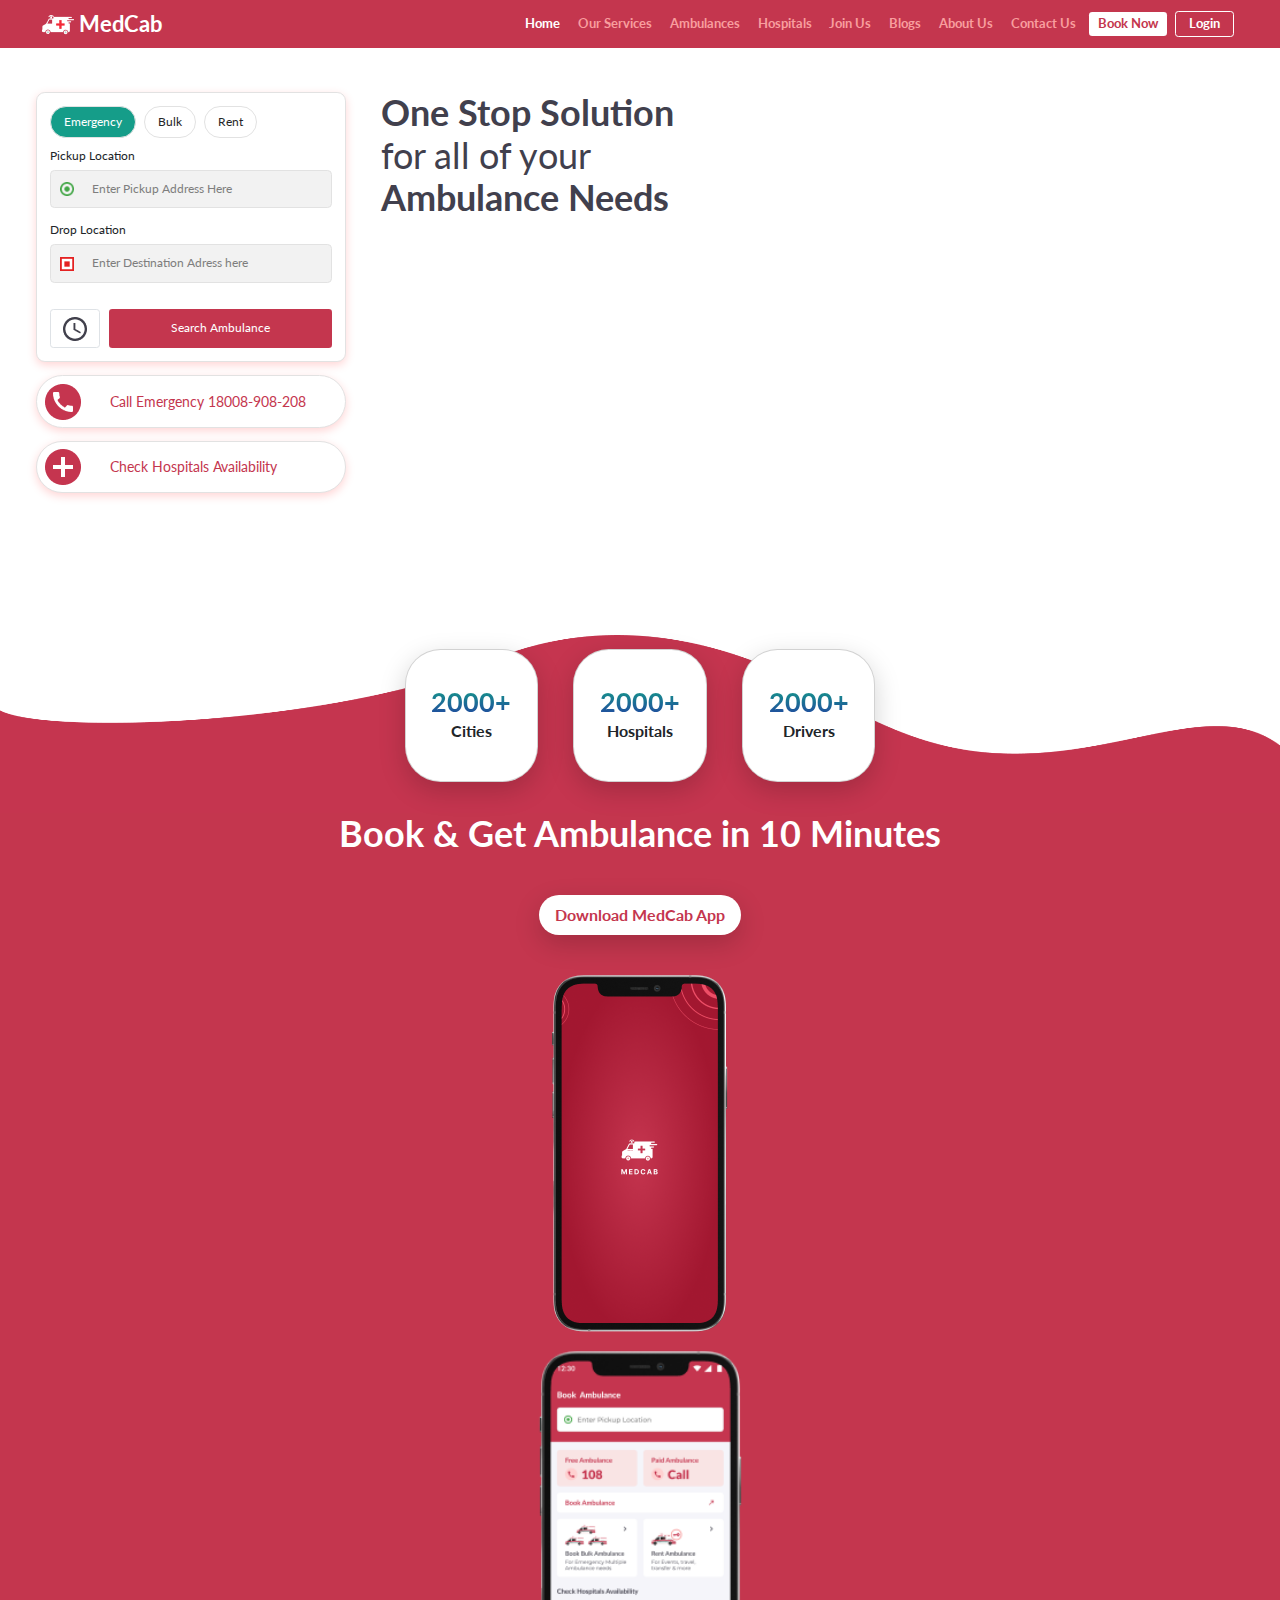
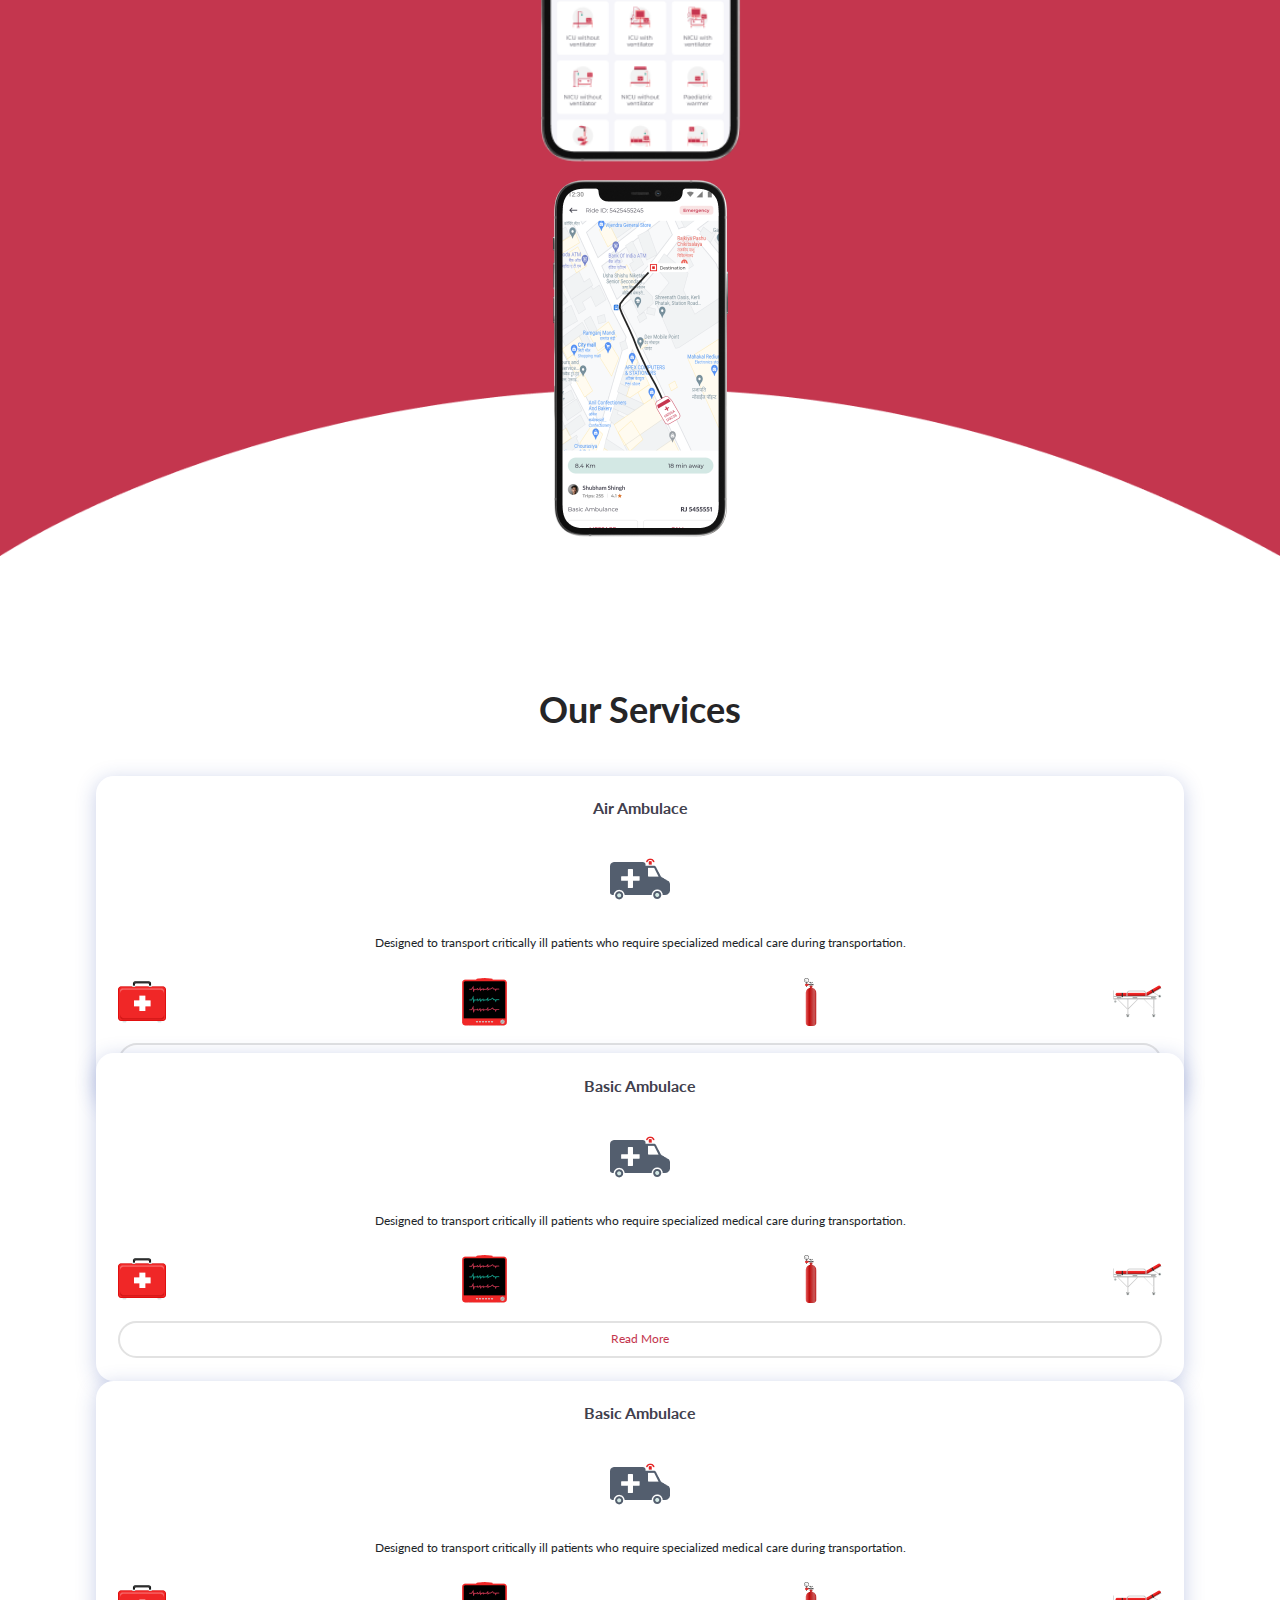
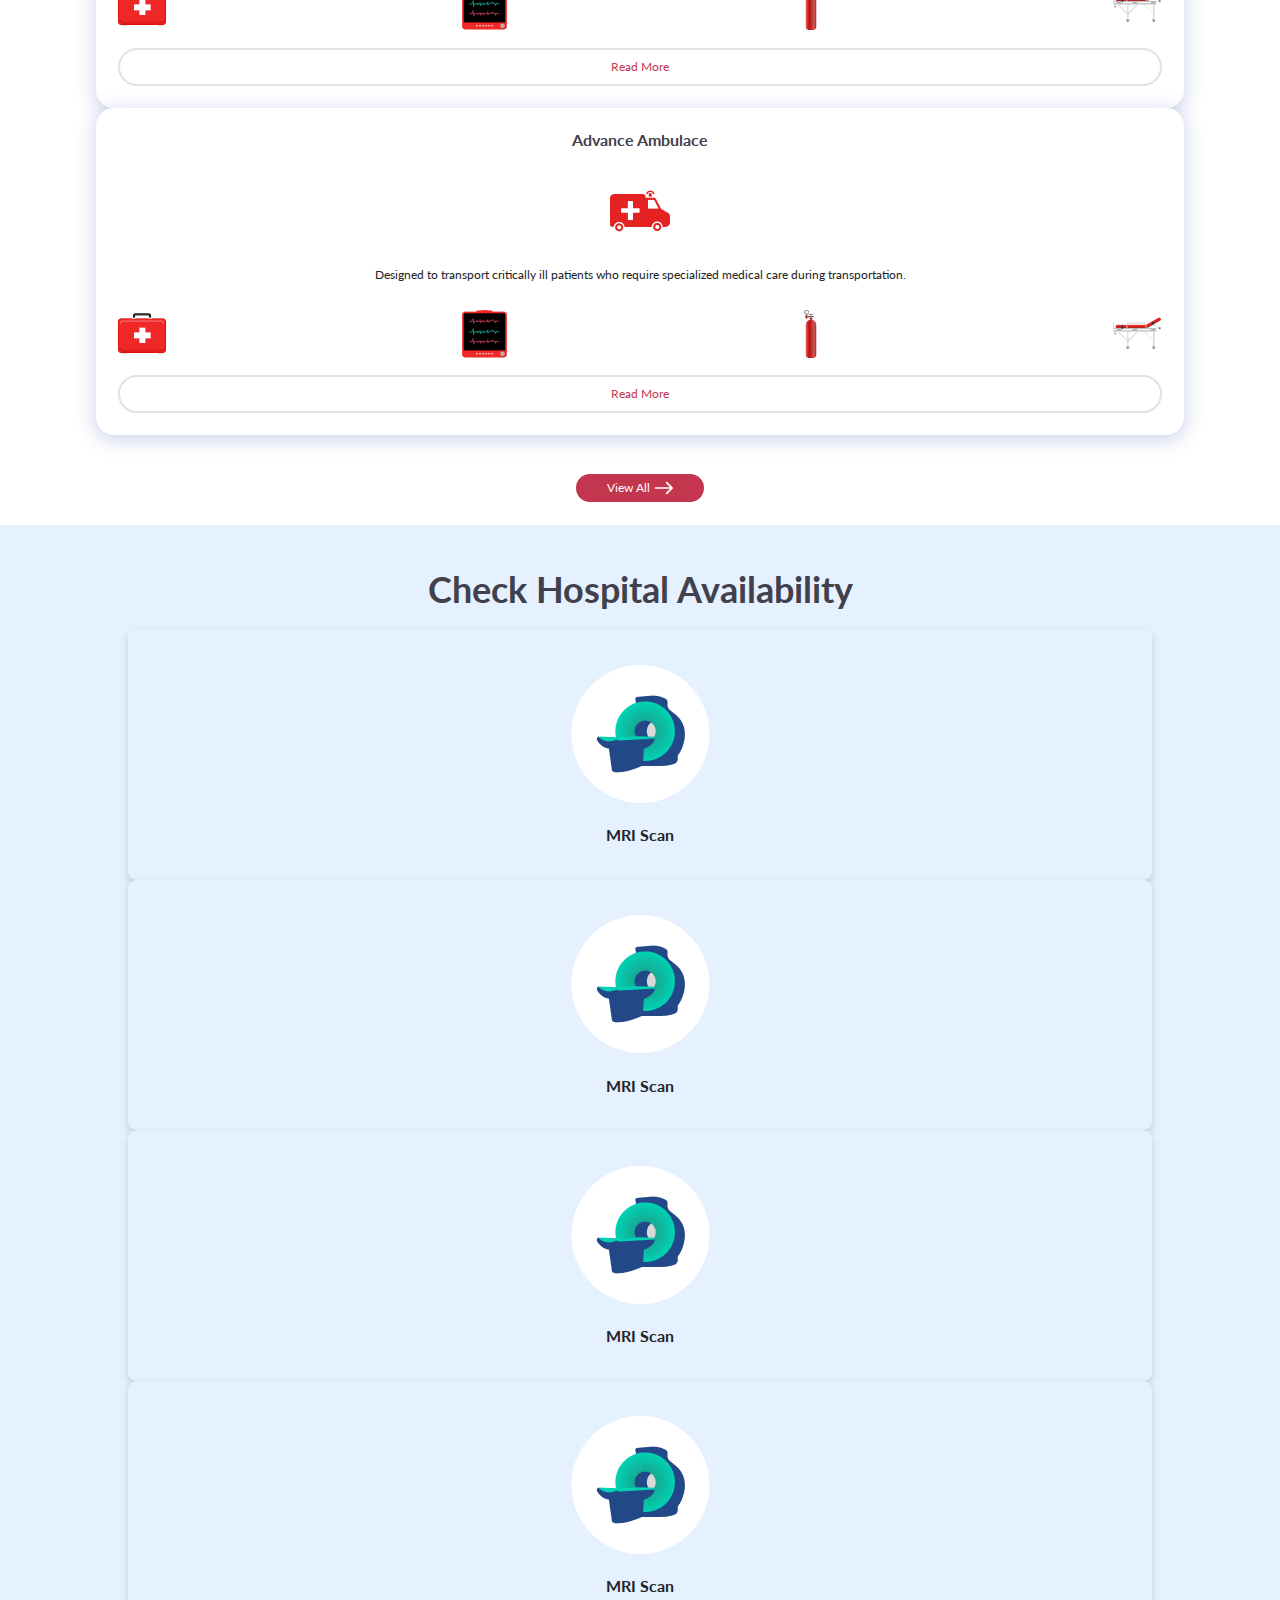
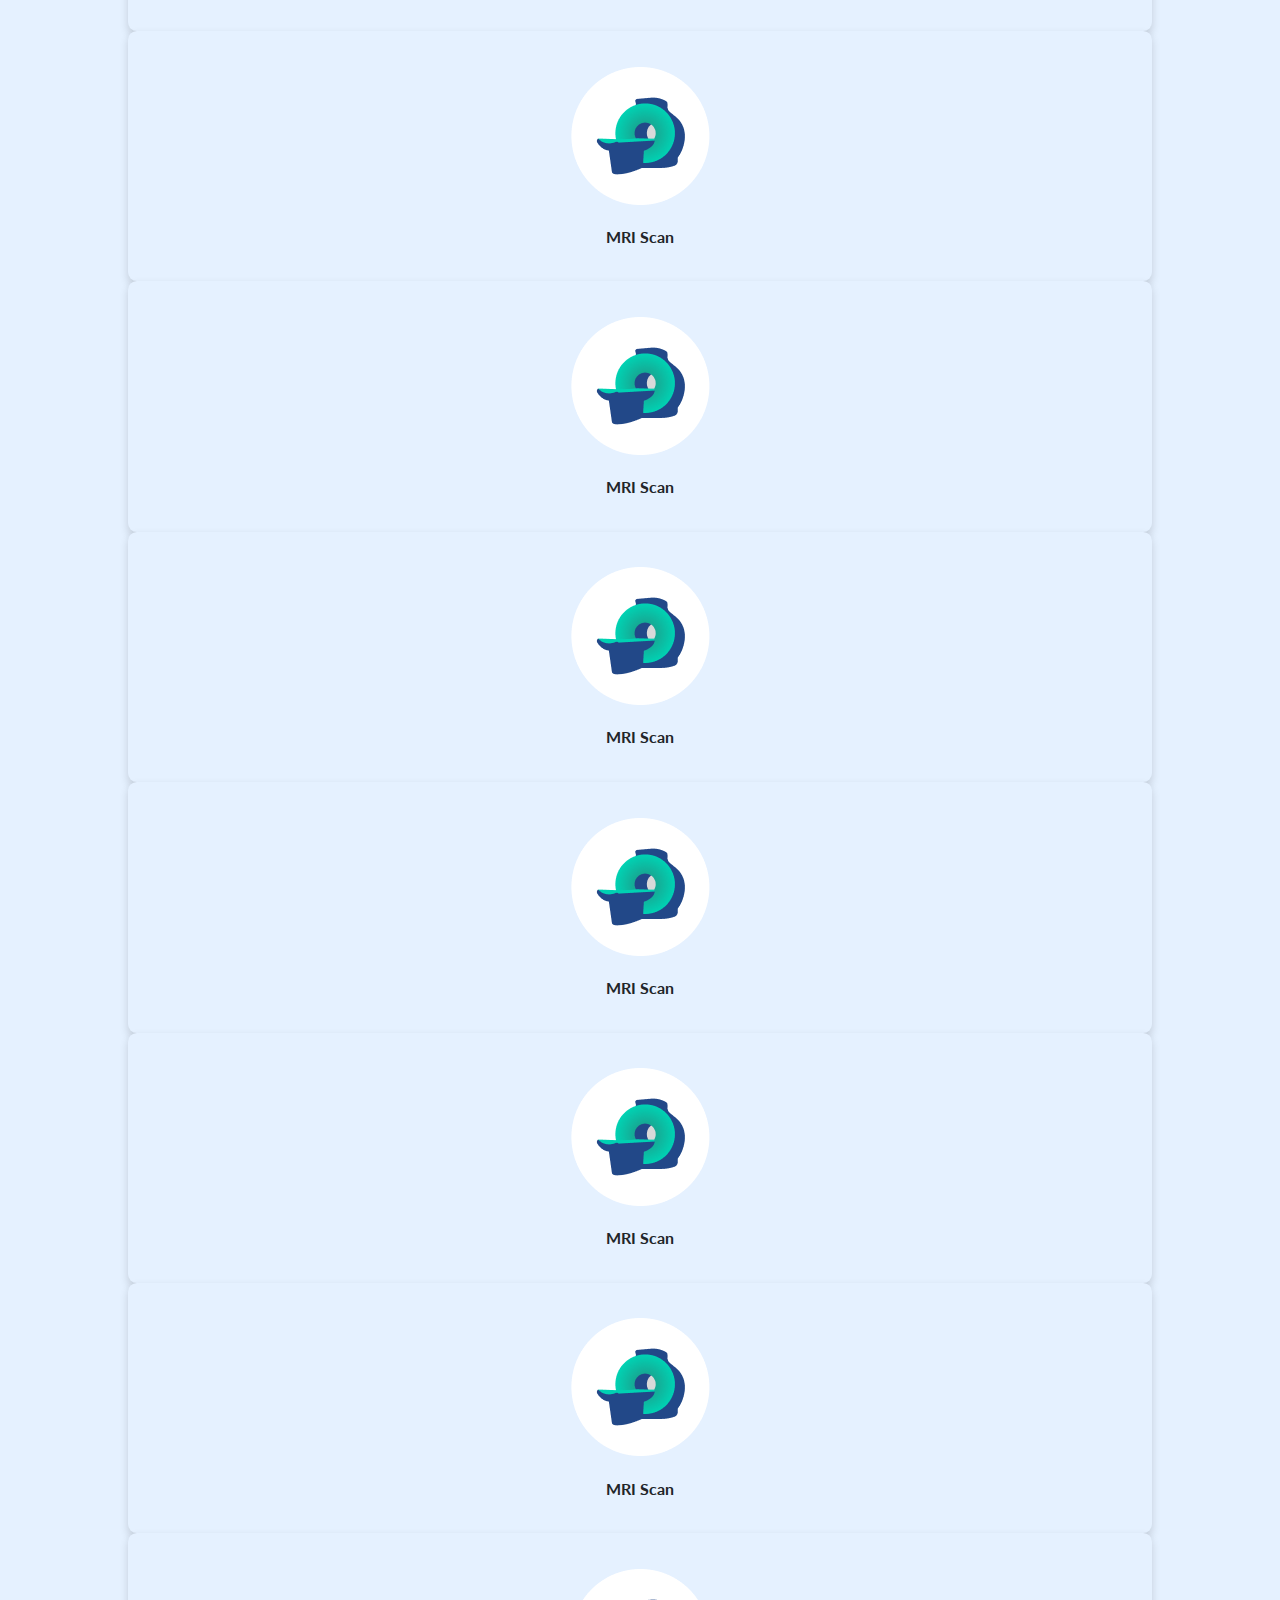
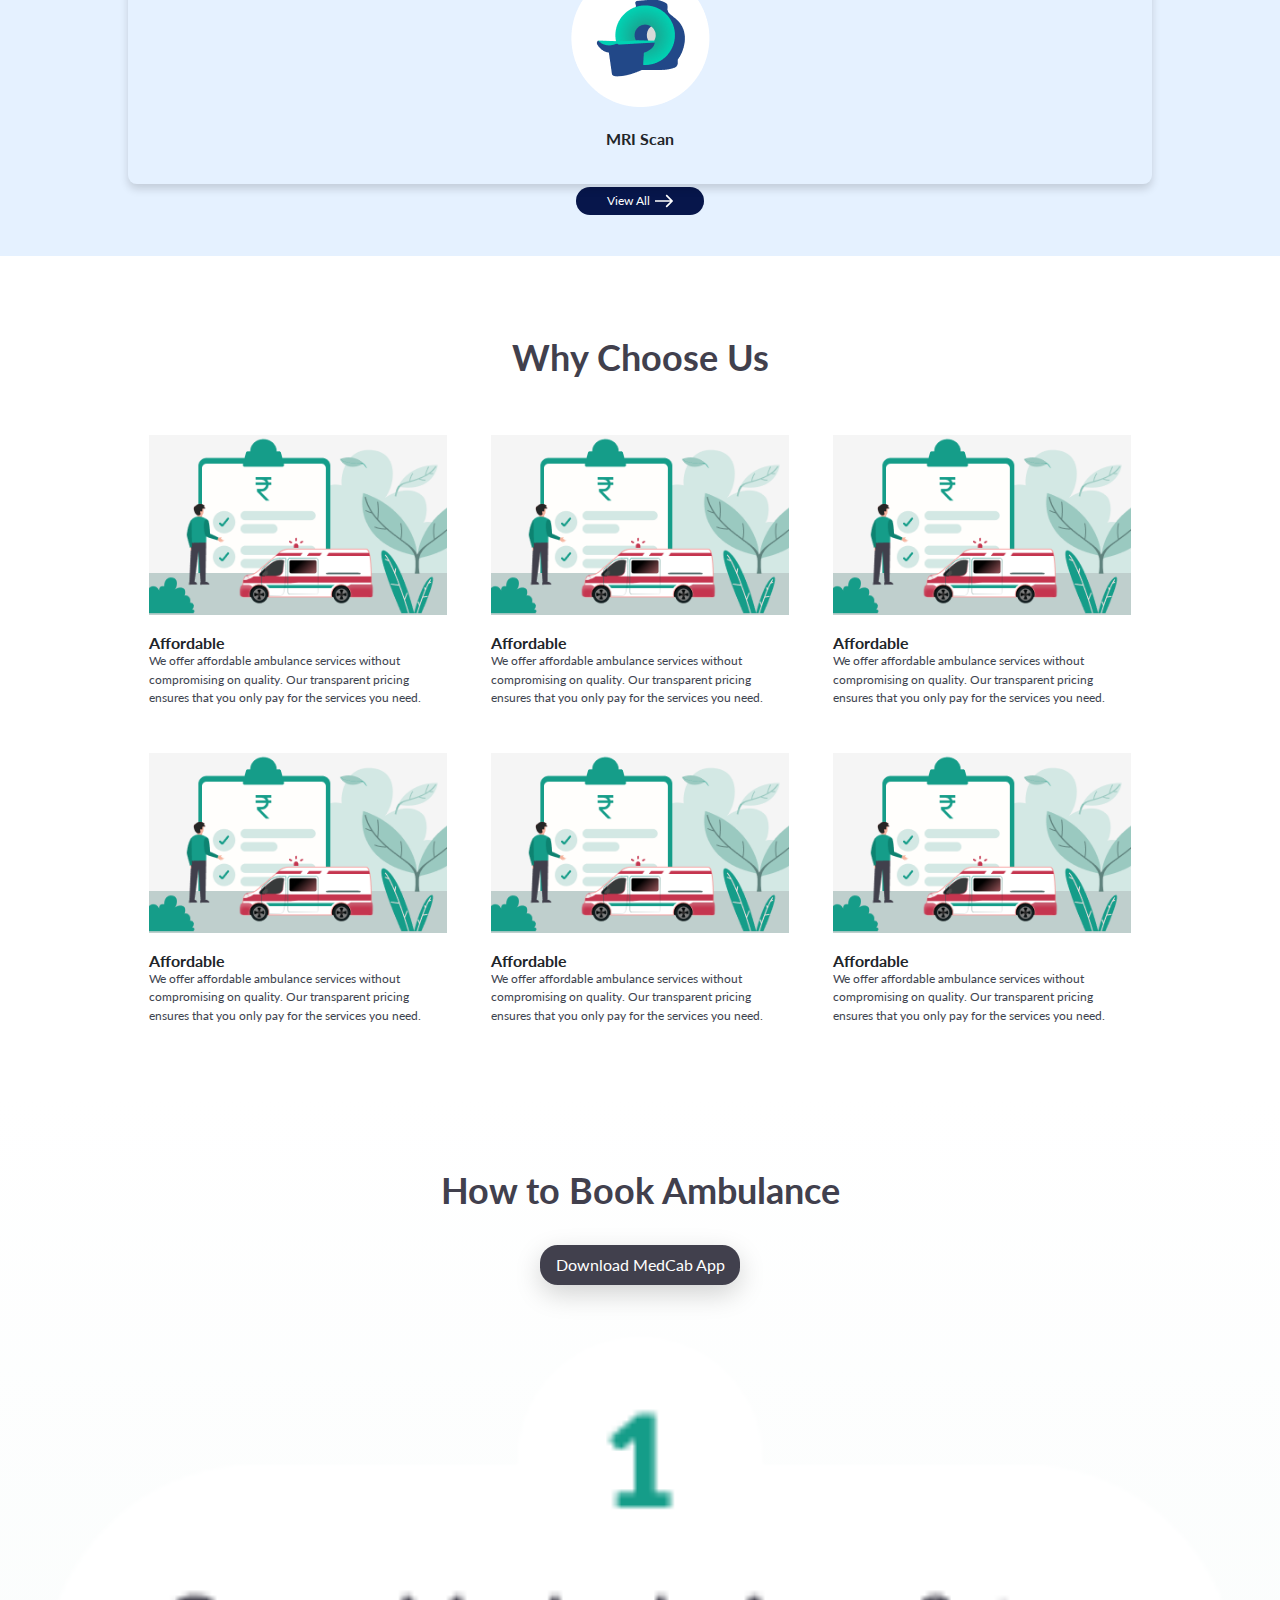
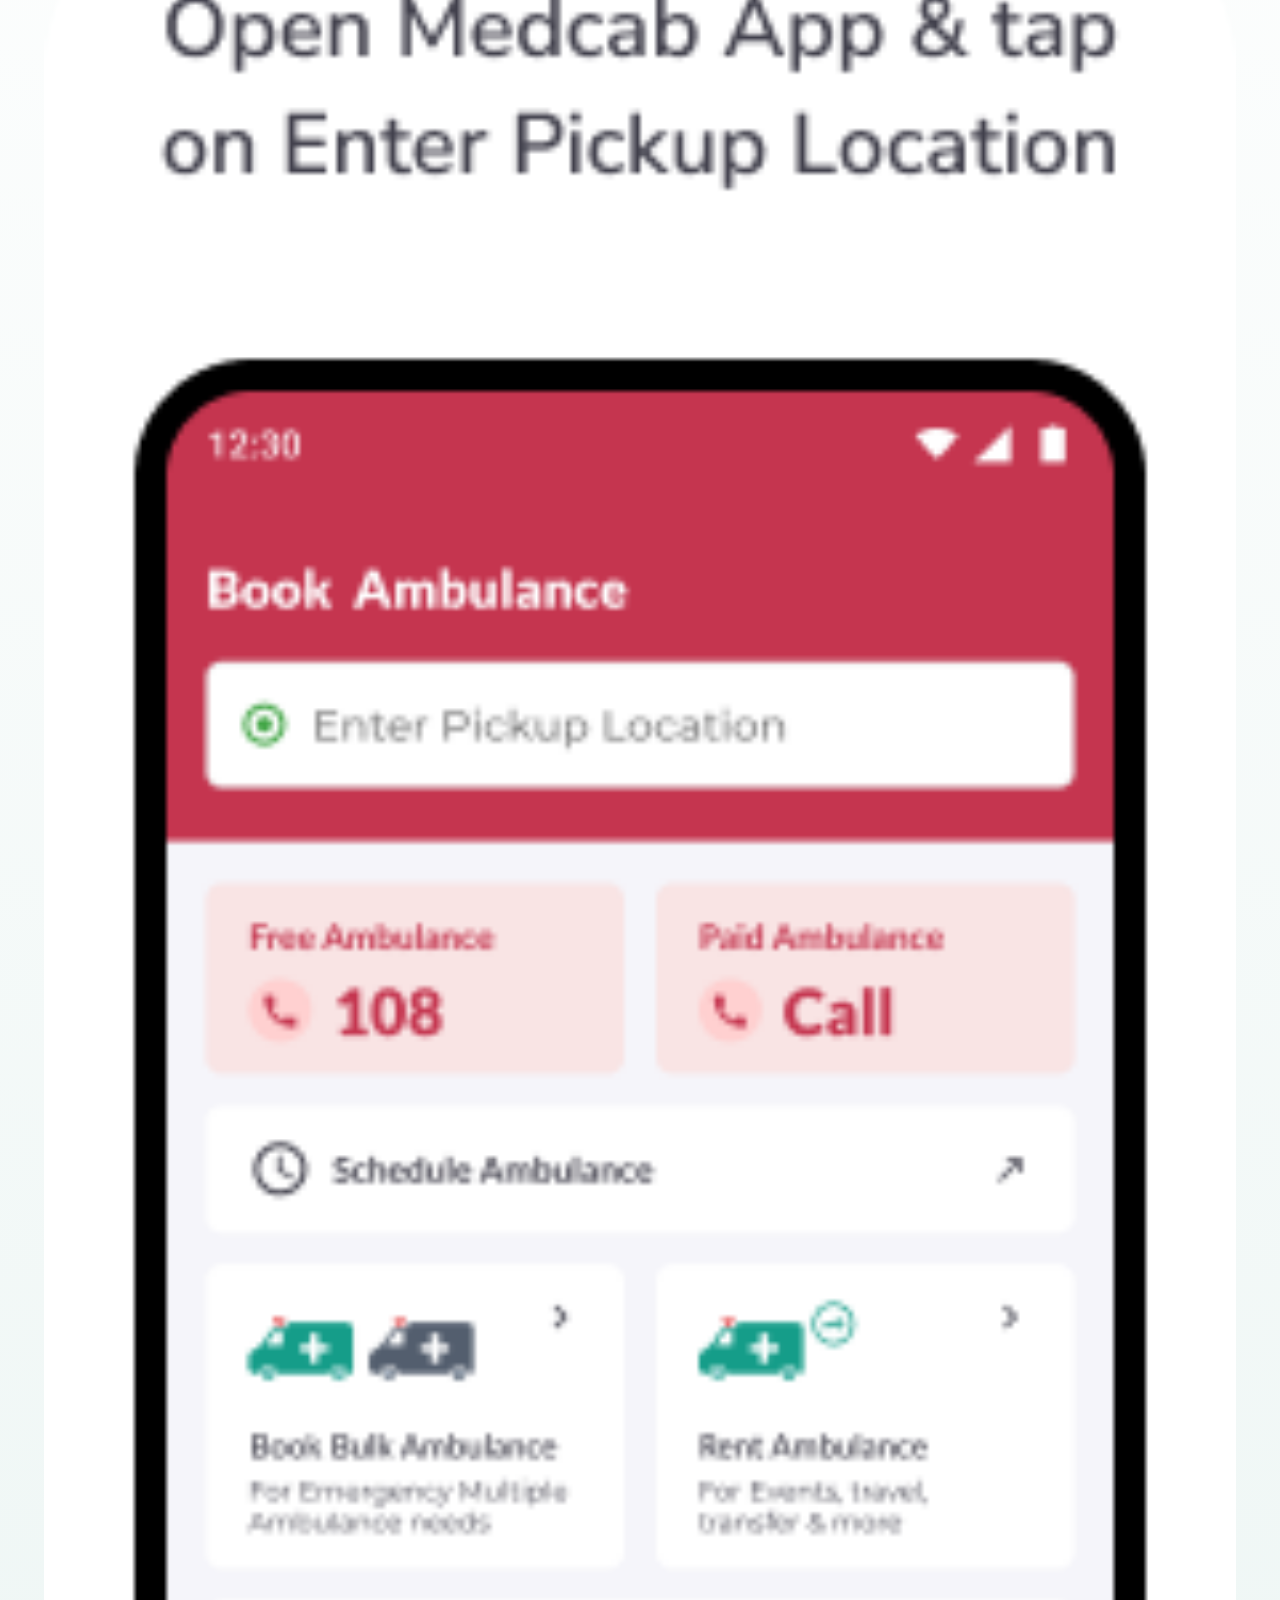
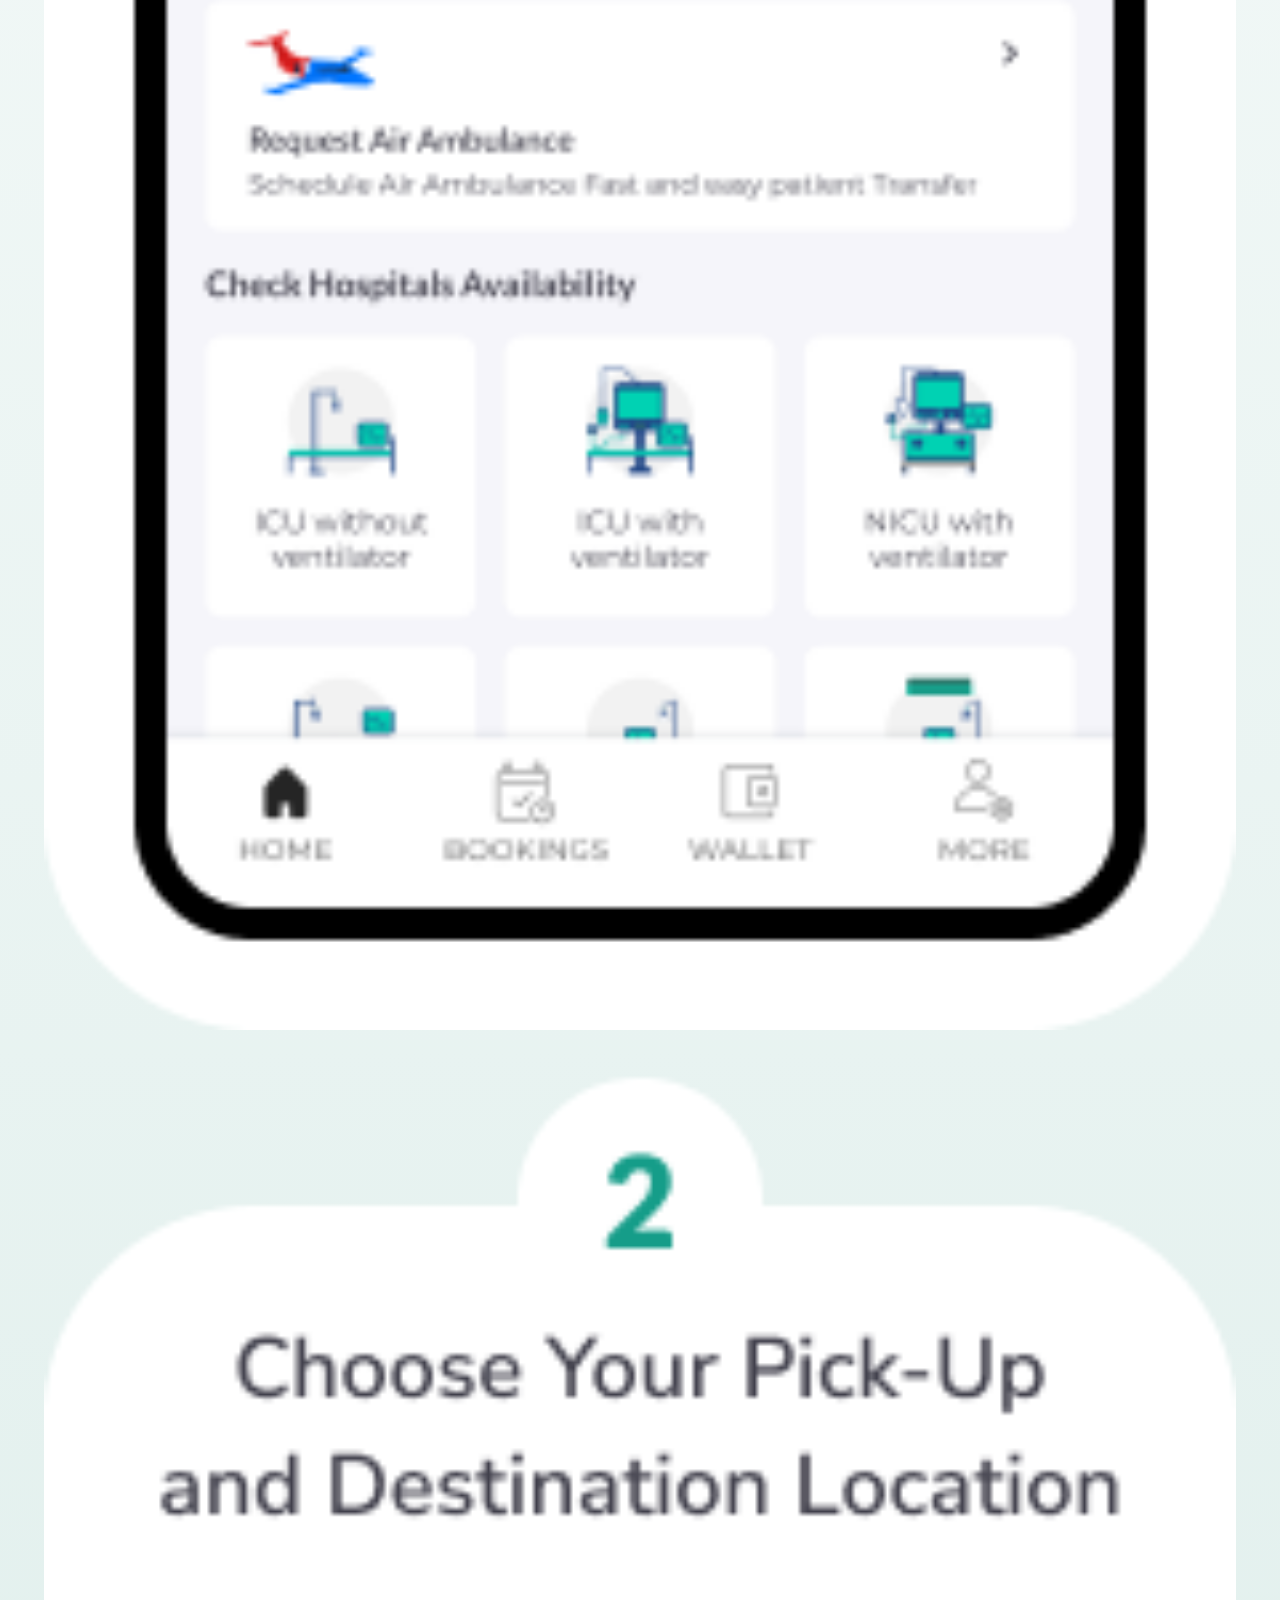
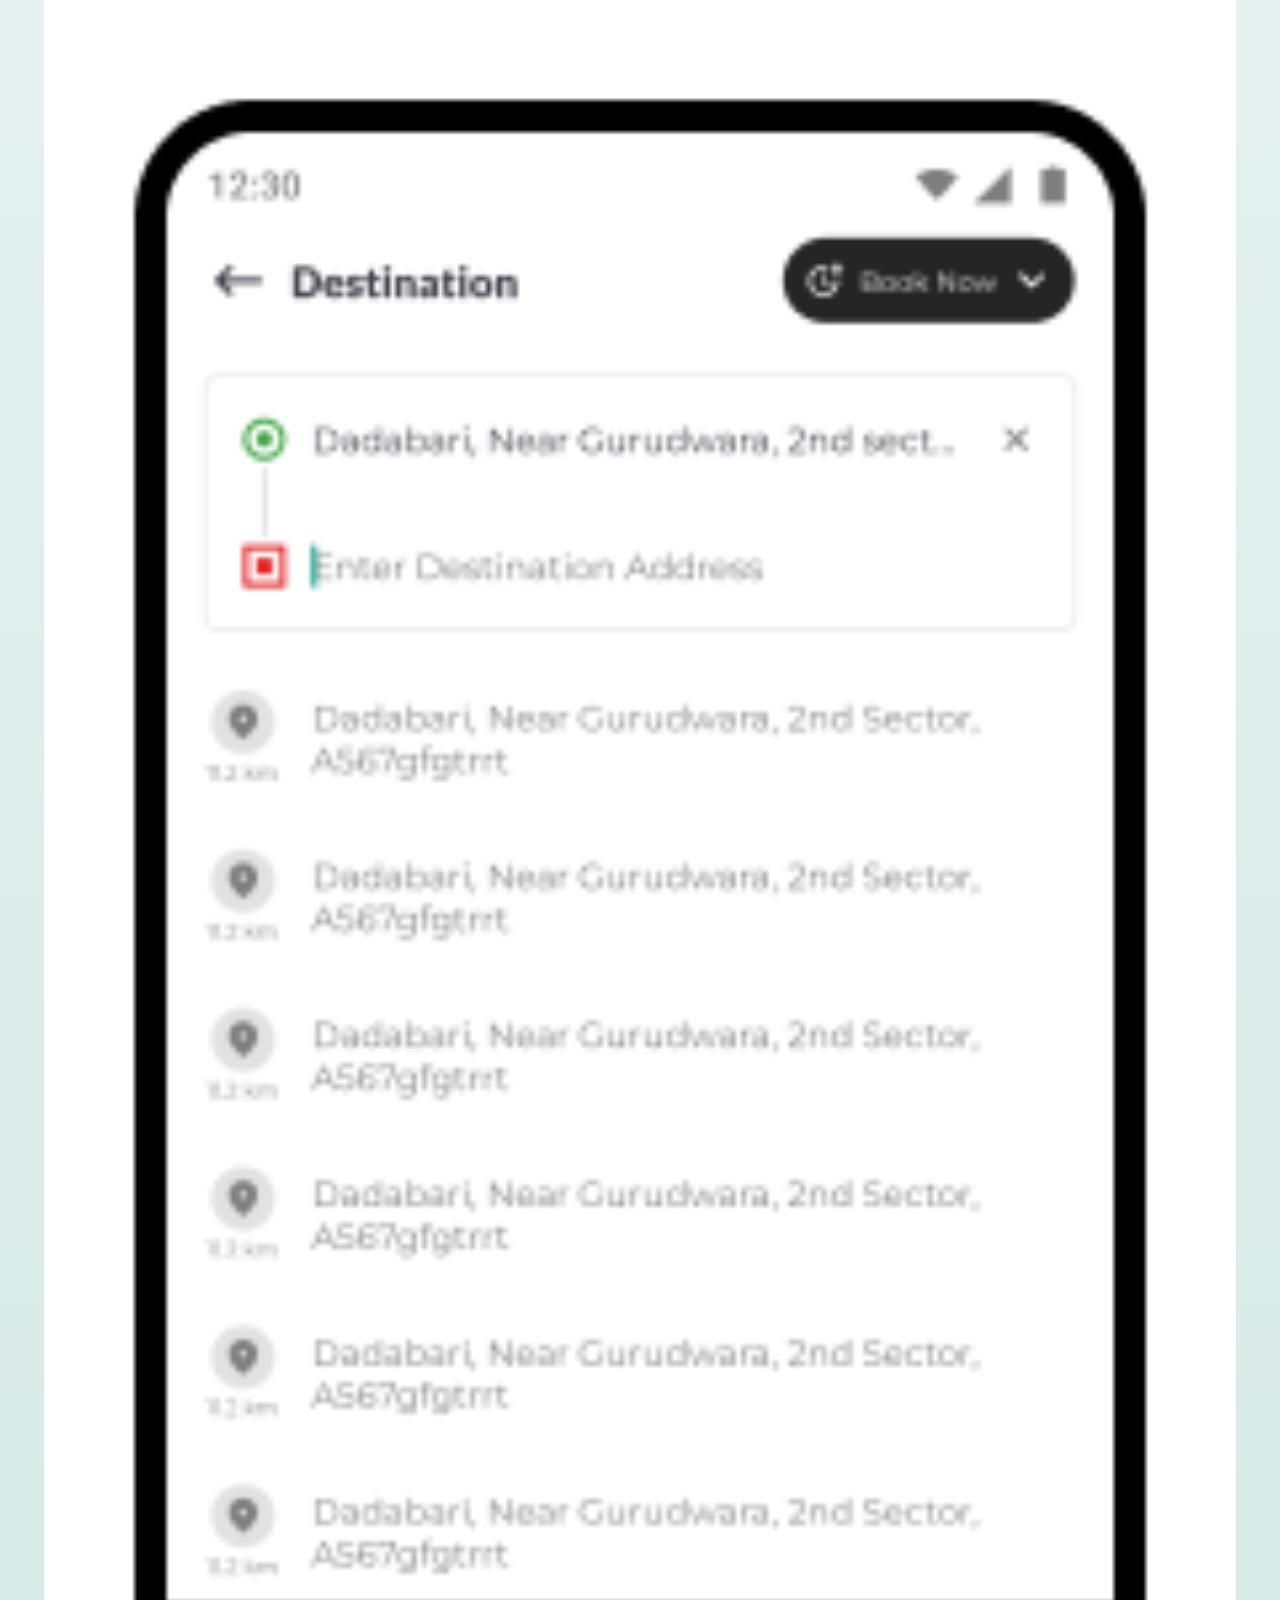
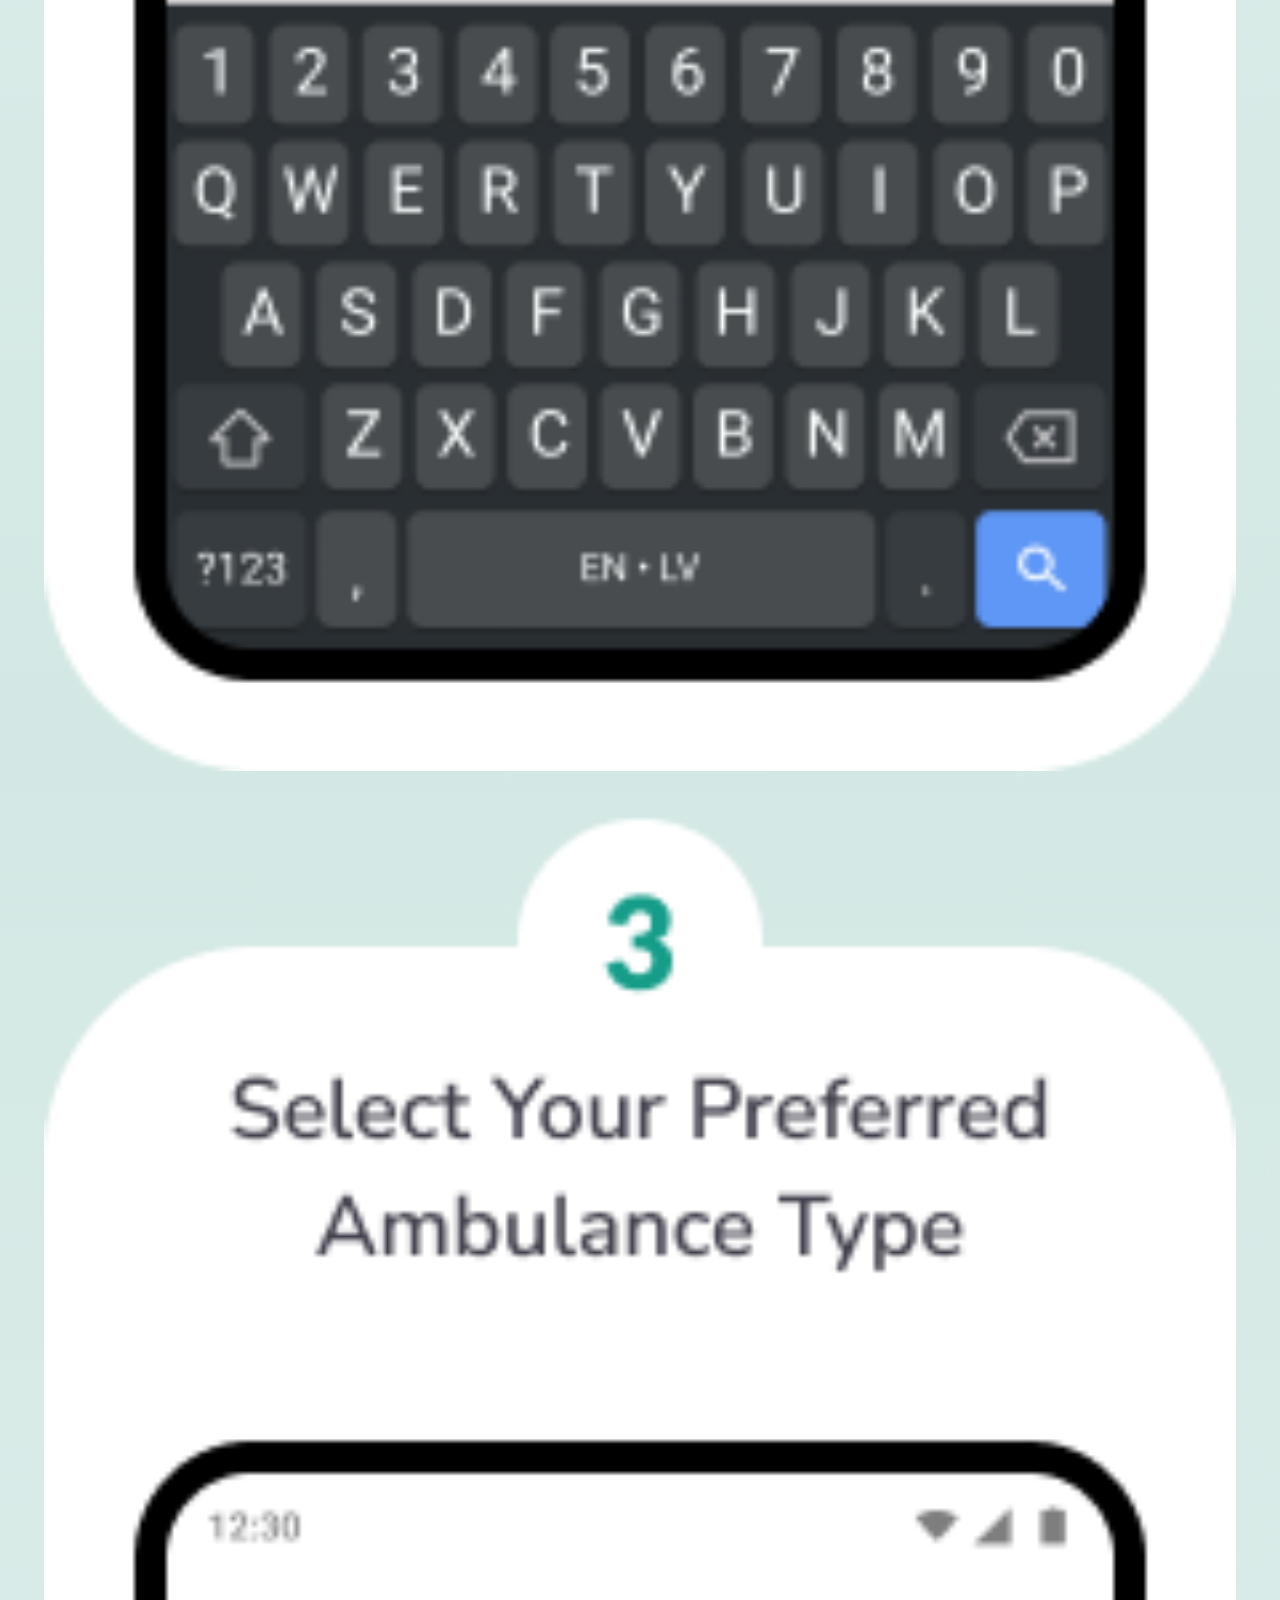
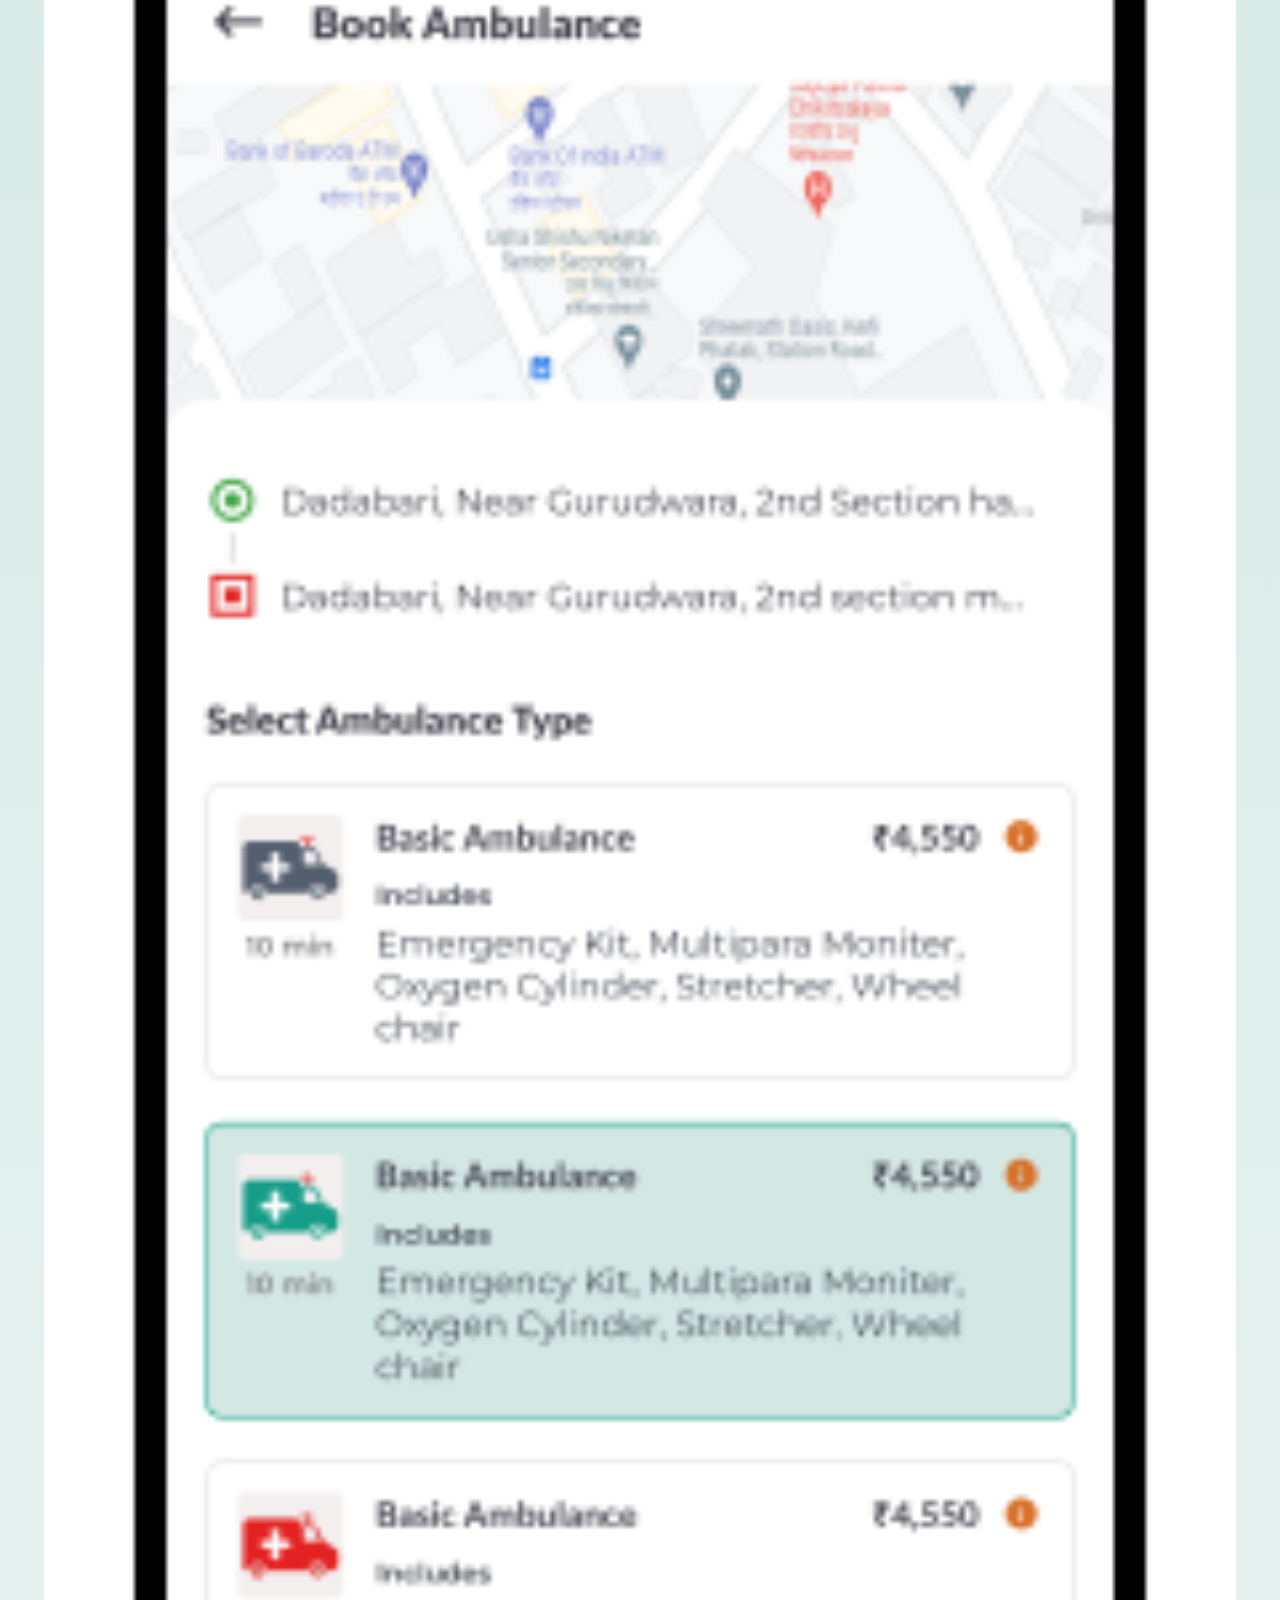
==== commit 8a5d48bc: "something" ====
--- a/index.html
+++ b/index.html
@@ -25,8 +25,8 @@
     />
 
     <!-- Custom Css -->
-      <!-- Normalize Css -->
-    <link rel="stylesheet" href="./styles/reset.css">    
+    <!-- Normalize Css -->
+    <link rel="stylesheet" href="./styles/reset.css" />
     <link rel="stylesheet" href="./styles/nav.css" />
     <link rel="stylesheet" href="./styles/section.css" />
     <link rel="stylesheet" href="./styles/header.css" />
@@ -36,6 +36,8 @@
     <link rel="stylesheet" href="./styles/fs-media.css" />
     <link rel="stylesheet" href="./styles/why-us.css" />
     <link rel="stylesheet" href="./styles/booking-preview.css" />
+    <link rel="stylesheet" href="./styles/video-preview.css" />
+    <link rel="stylesheet" href="./styles/reviews.css" />
 
     <title>Header</title>
   </head>
@@ -272,7 +274,7 @@
             >Download MedCab App</a
           >
         </div>
-        <div class="image-wrapper owl-carousel owl-theme owl-carousel-services">
+        <div class="image-wrapper owl-carousel owl-theme owl-carousel-preview">
           <div class="preview-image item">
             <img src="../images/Wood-Hand.png" alt="" />
           </div>
@@ -381,7 +383,7 @@
     <div class="hospital-availability mt-5 d-flex justify-content-center">
       <div class="facilities gap-3">
         <div class="label mb-3">
-          <h1 class="text-center fw-bold mb-4">Check Hospital Availability</h1>
+          <h1 class="main-heading">Check Hospital Availability</h1>
           <p class="text-center">
             Discover the convenience of checking the availability of beds such
             as ICU Beds, ISU Beds, etc. in nearby hospitals effortlessly,
@@ -558,7 +560,7 @@
 
     <!-- Why you choose us -->
     <section class="why-us mt-3">
-      <h1>Why Choose Us</h1>
+      <h1 class="main-heading">Why Choose Us</h1>
       <div class="why-usCards">
         <div class="why-usCard">
           <div class="card-image">
@@ -661,7 +663,7 @@
 
     <!-- How to Book Ambulance -->
     <section class="booking-preview">
-      <h1>How to Book Ambulance</h1>
+      <h1 class="main-heading">How to Book Ambulance</h1>
       <a
         href="#"
         class="text-decoration-none text-white rounded-5 shadow-lg my-2 primary-cta"
@@ -697,6 +699,67 @@
       </div>
     </section>
 
+    <!-- Video section -->
+    <section class="video-preview">
+      <!-- <video src=""></video> -->
+      <p>Video</p>
+    </section>
+
+    <!-- Reviews Section -->
+    <section class="reviews">
+      <h1 class="main-heading">Reviews</h1>
+      <div class="reviews-carousel owl-carousel-reviews owl-theme owl-carousel">
+        <div class="item">
+          <div class="image"></div>
+          <div class="reviews-content secondary-text">
+            <p class="mt-4">
+              Lorem ipsum dolor sit amet, consectetur adipiscing elit, sed do
+              eiusmod tempor incididunt ut labore et dolore magna aliqua. Ut
+              enim ad minim veniam, quis nostrud exercitation ullamco laboris
+              nisi ut aliquip ex ea commodo consequat.
+            </p>
+            <p class="mt-4">~ labore et dolore</p>
+          </div>
+        </div>
+        <div class="item">
+          <div class="image"></div>
+          <div class="reviews-content secondary-text">
+            <p class="mt-4">
+              Lorem ipsum dolor sit amet, consectetur adipiscing elit, sed do
+              eiusmod tempor incididunt ut labore et dolore magna aliqua. Ut
+              enim ad minim veniam, quis nostrud exercitation ullamco laboris
+              nisi ut aliquip ex ea commodo consequat.
+            </p>
+            <p class="mt-4">~ labore et dolore</p>
+          </div>
+        </div>
+        <div class="item">
+          <div class="image"></div>
+          <div class="reviews-content secondary-text">
+            <p class="mt-4">
+              Lorem ipsum dolor sit amet, consectetur adipiscing elit, sed do
+              eiusmod tempor incididunt ut labore et dolore magna aliqua. Ut
+              enim ad minim veniam, quis nostrud exercitation ullamco laboris
+              nisi ut aliquip ex ea commodo consequat.
+            </p>
+            <p class="mt-4">~ labore et dolore</p>
+          </div>
+        </div>
+        <div class="item">
+          <div class="image"></div>
+          <div class="secondary-text review-content">
+            <p class="mt-4">
+              Lorem ipsum dolor sit amet, consectetur adipiscing elit, sed do
+              eiusmod tempor incididunt ut labore et dolore magna aliqua. Ut
+              enim ad minim veniam, quis nostrud exercitation ullamco laboris
+              nisi ut aliquip ex ea commodo consequat.
+            </p>
+            <p class="mt-4">~ labore et dolore</p>
+          </div>
+        </div>
+      </div>
+    </section>
+
     <!-- footer -->
     <!-- 
   <footer class="footer px-5 py-5">
--- a/styles/section.css
+++ b/styles/section.css
@@ -101,9 +101,9 @@
     transition: none !important;
     width: auto !important;
   }
-  .app-preview .owl-item {
+  /* .app-preview .owl-item {
     width: auto !important;
-  }
+  } */
 }
 @media all and (max-width: 780px) {
   .app-previewTop {
@@ -125,9 +125,6 @@
   .app-preview .card {
     height: 10rem;
     width: 10rem;
-  }
-  .app-previewBottom .image-wrapper {
-    flex-direction: column;
   }
   .app-preview .preview-image:nth-child(2) {
     transform: scale(1);
--- a/styles/our-services.css
+++ b/styles/our-services.css
@@ -83,13 +83,7 @@
   overflow-x: hidden;
   /* overflow-x: hidden !important; */
 }
-.btn-view a{
-  text-decoration: none;
-  color: var(--white-clr);
-  padding: .5em 2.5em;
-  border-radius: 10rem;
-  font-size: var(--fs-secondary-text);
-}
+
 .our-services .btn-view a{
   background: var(--primary-clr);
 }
--- a/styles/hospital-availability.css
+++ b/styles/hospital-availability.css
@@ -60,7 +60,7 @@
 }
 
 .hospital-availability .btn-view a {
-  background: var(--purple-clr);
+  background: var(--dark-blue-clr);
 }
 @media all and (max-width: 1200px) {
   .hospital-availability .grid-container {
--- a/styles/why-us.css
+++ b/styles/why-us.css
@@ -1,10 +1,5 @@
 .why-us {
   padding: 5rem;
-}
-.why-us h1 {
-  text-align: center;
-  font-size: var(--fs-main-heading);
-  font-weight: 700;
 }
 .why-usCards {
   display: flex;
--- a/styles/booking-preview.css
+++ b/styles/booking-preview.css
@@ -3,14 +3,9 @@
   background: linear-gradient(180deg, #fff 0%, #d3e8e4 50.31%, #fff 100%);
   text-align: center;
 }
-.booking-preview h1 {
-  font-size: var(--fs-main-heading);
-  color: var(--heading-clr);
-  margin-bottom: 1em;
-  font-weight: 700;
-}
+
 .booking-preview .primary-cta {
-  background: var(--heading-clr);
+  background: var(--border-clr);
 }
 .booking-previewCarousel .owl-item {
   display: grid;
--- a/styles/video-preview.css
+++ b/styles/video-preview.css
@@ -0,0 +1,11 @@
+.video-preview {
+  height: min(70vh,80vw);
+  /* change after video resource */
+  background-color: black;
+  display: grid;
+  place-items: center;
+}
+.video-preview p {
+  font-size: var(--fs-main-heading);
+  color: white;
+}
--- a/styles/reviews.css
+++ b/styles/reviews.css
@@ -0,0 +1,17 @@
+.reviews{
+    padding: 5rem 4rem;
+}
+.reviews-carousel{
+    width: 80%;
+    margin: auto;
+}
+.reviews-carousel .image{
+    height: 100px;
+    width: 100px;
+    background: #ccc;
+    border-radius: 50%;
+}
+
+.reviews-carousel .item{
+    width: 80%;
+}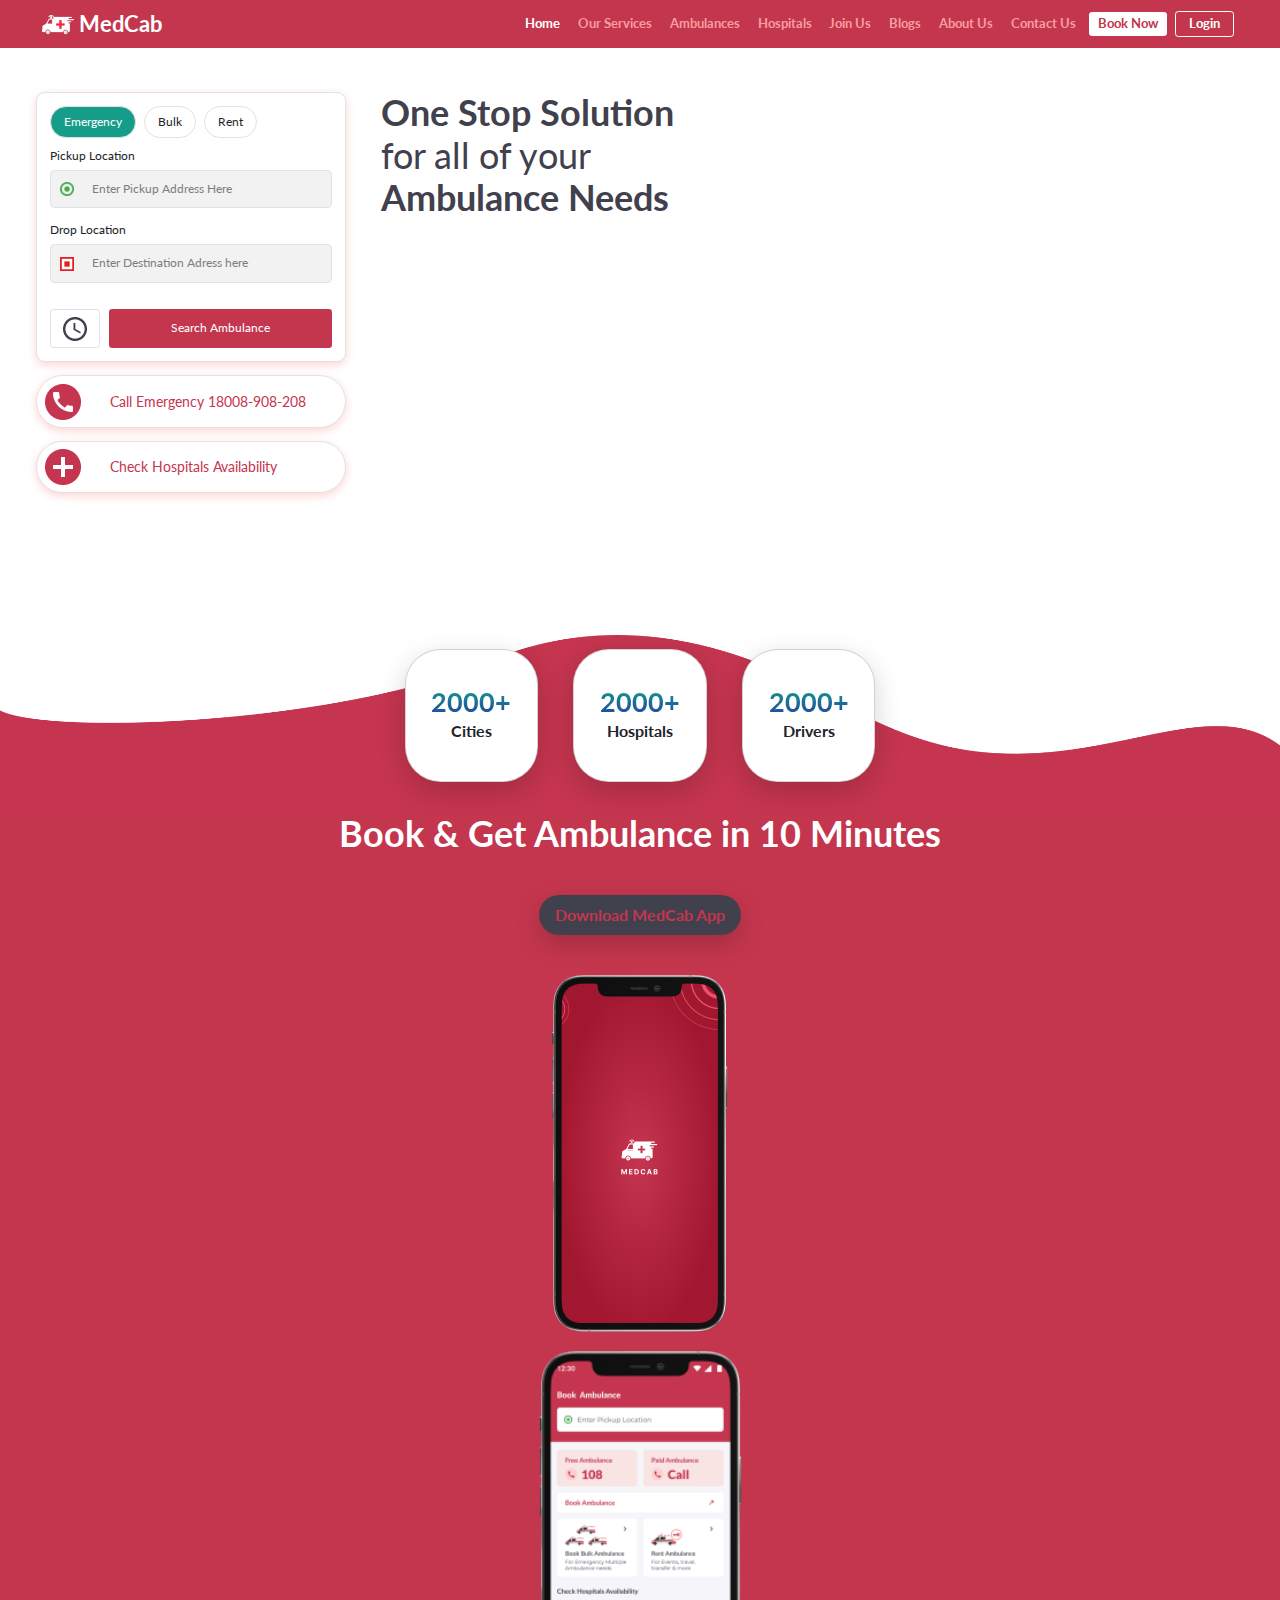
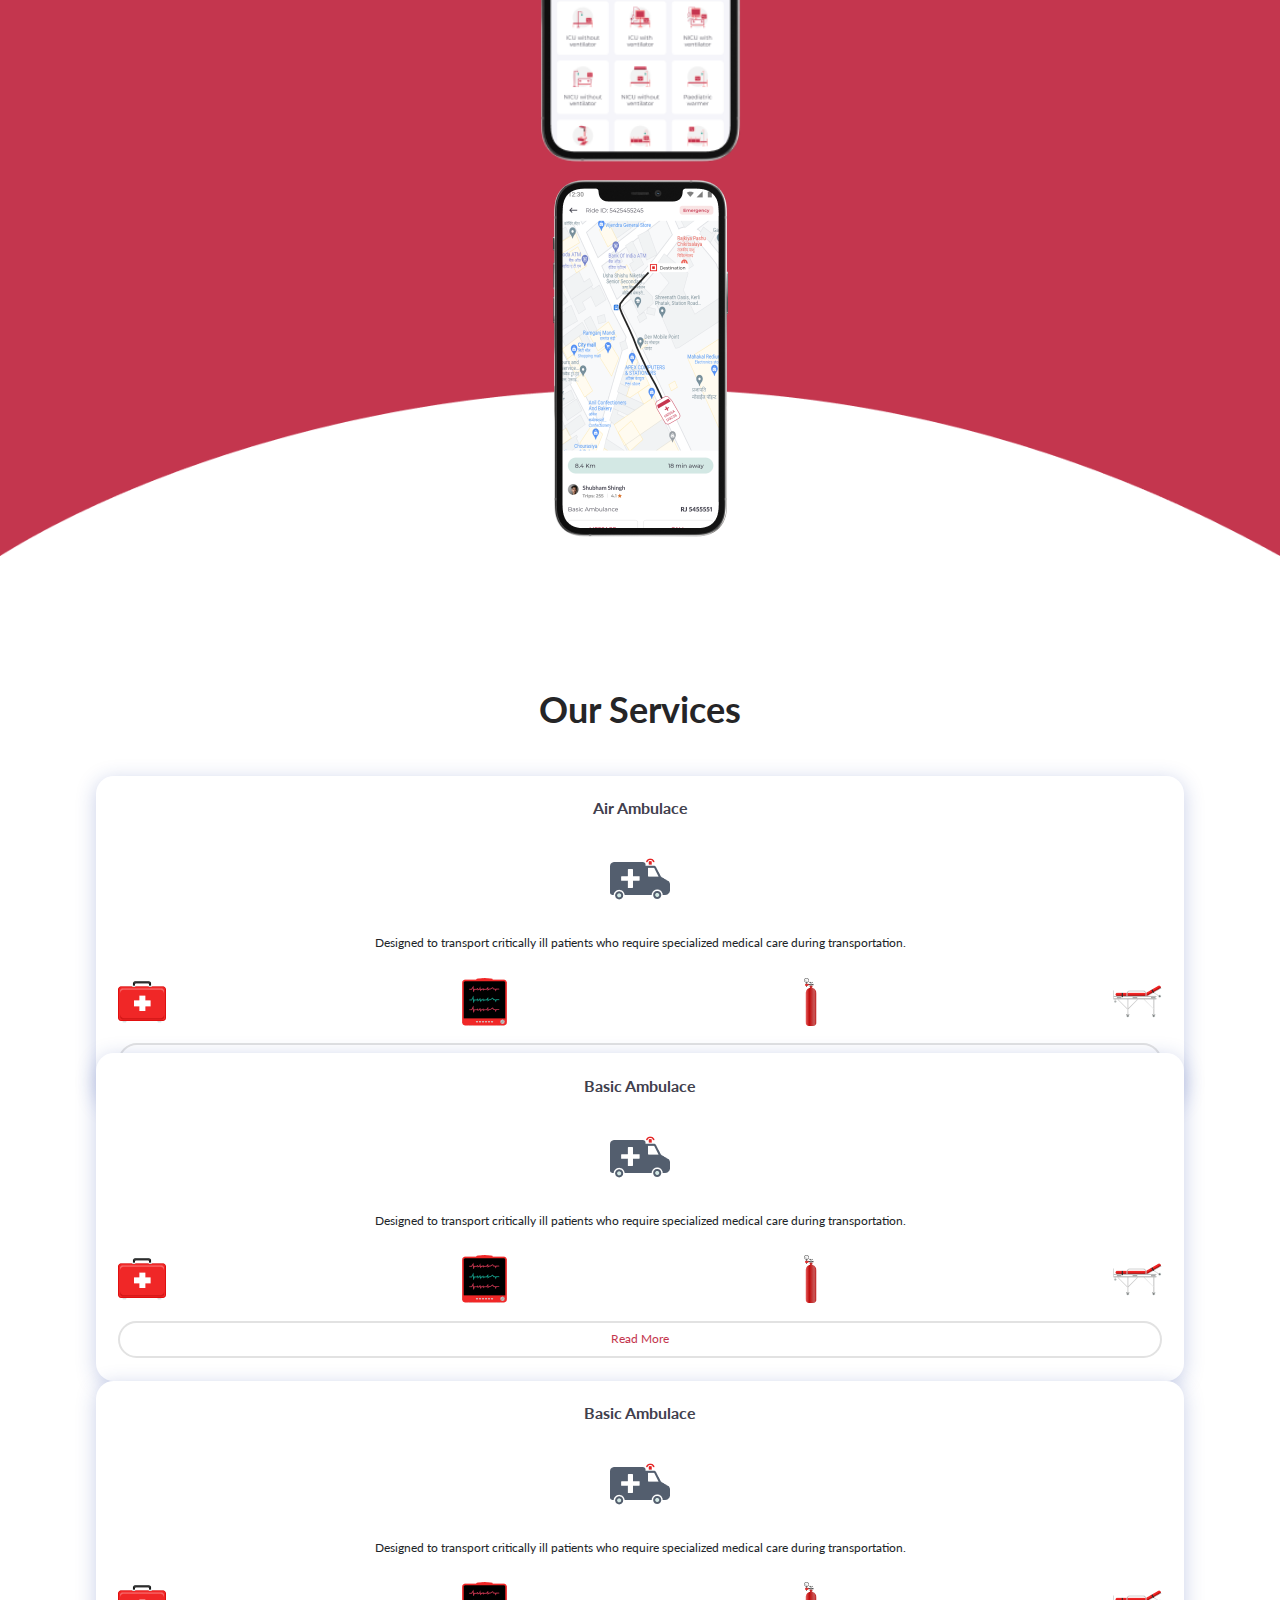
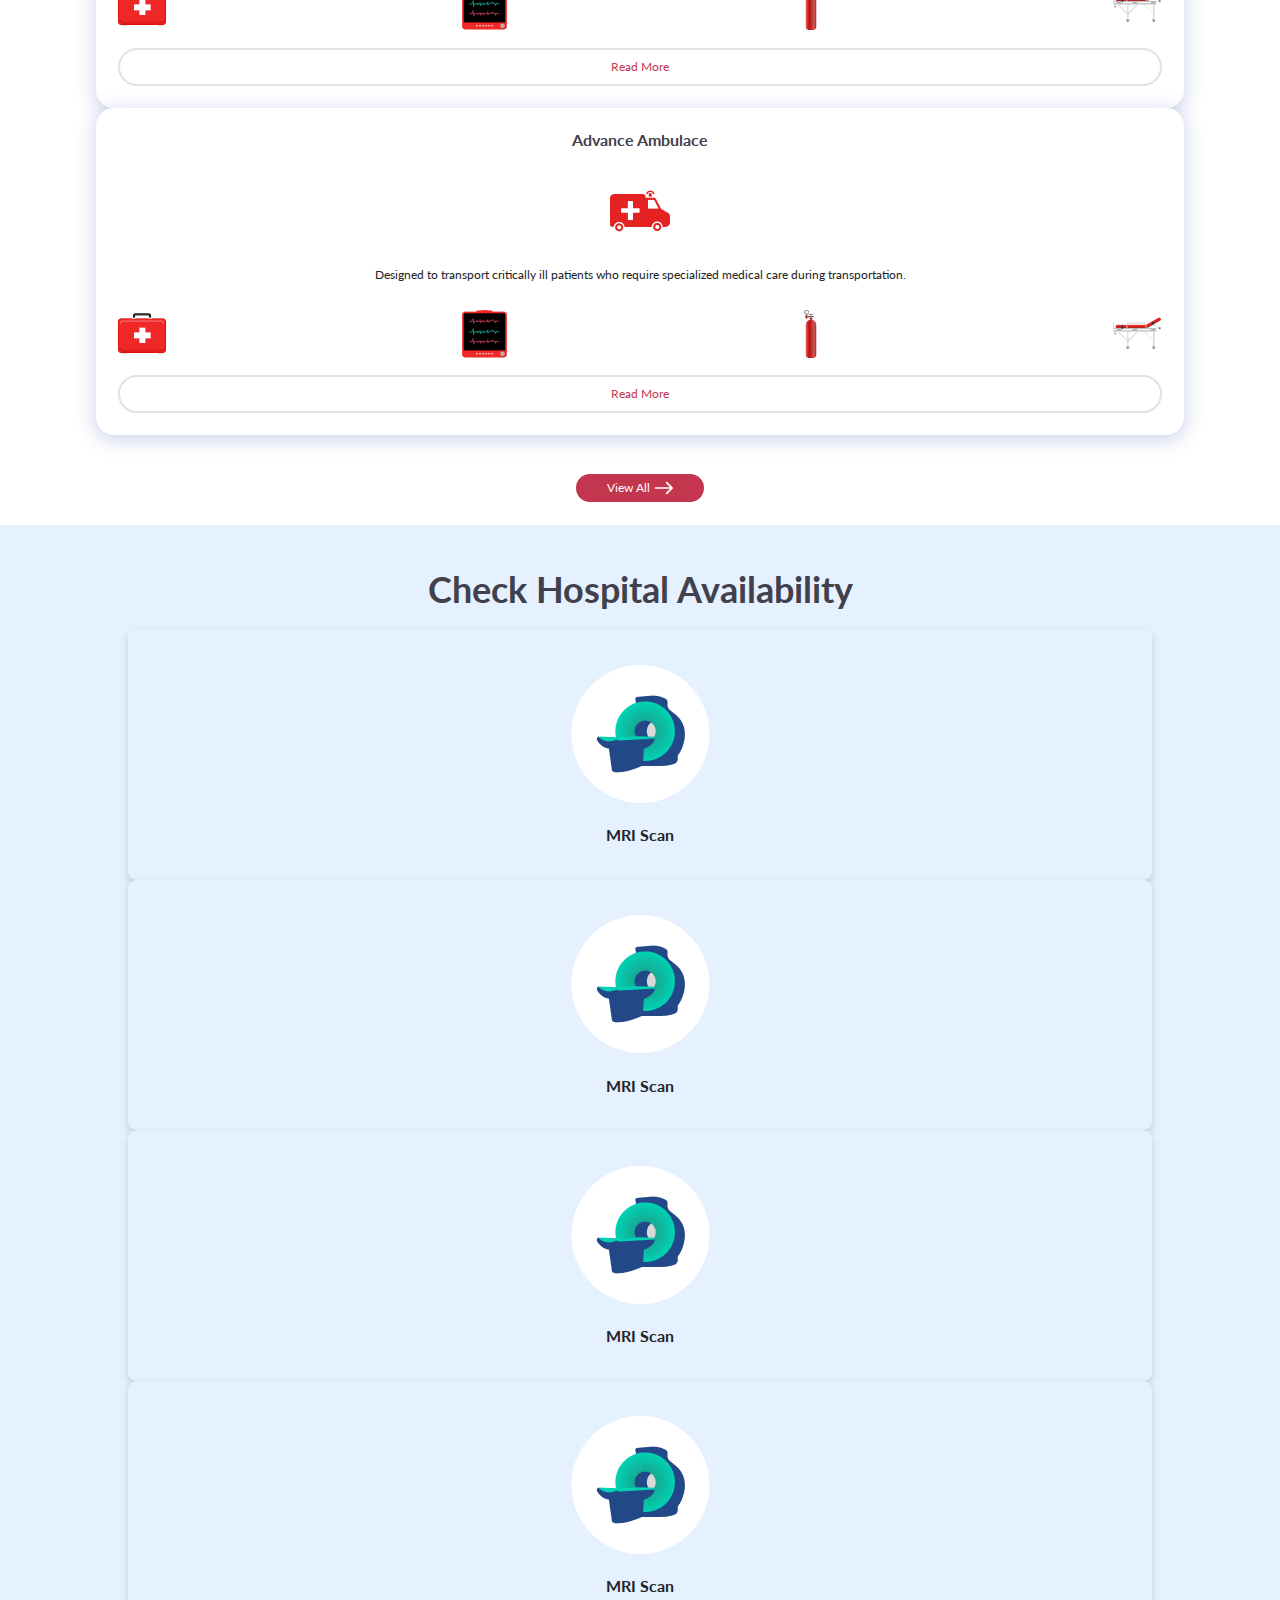
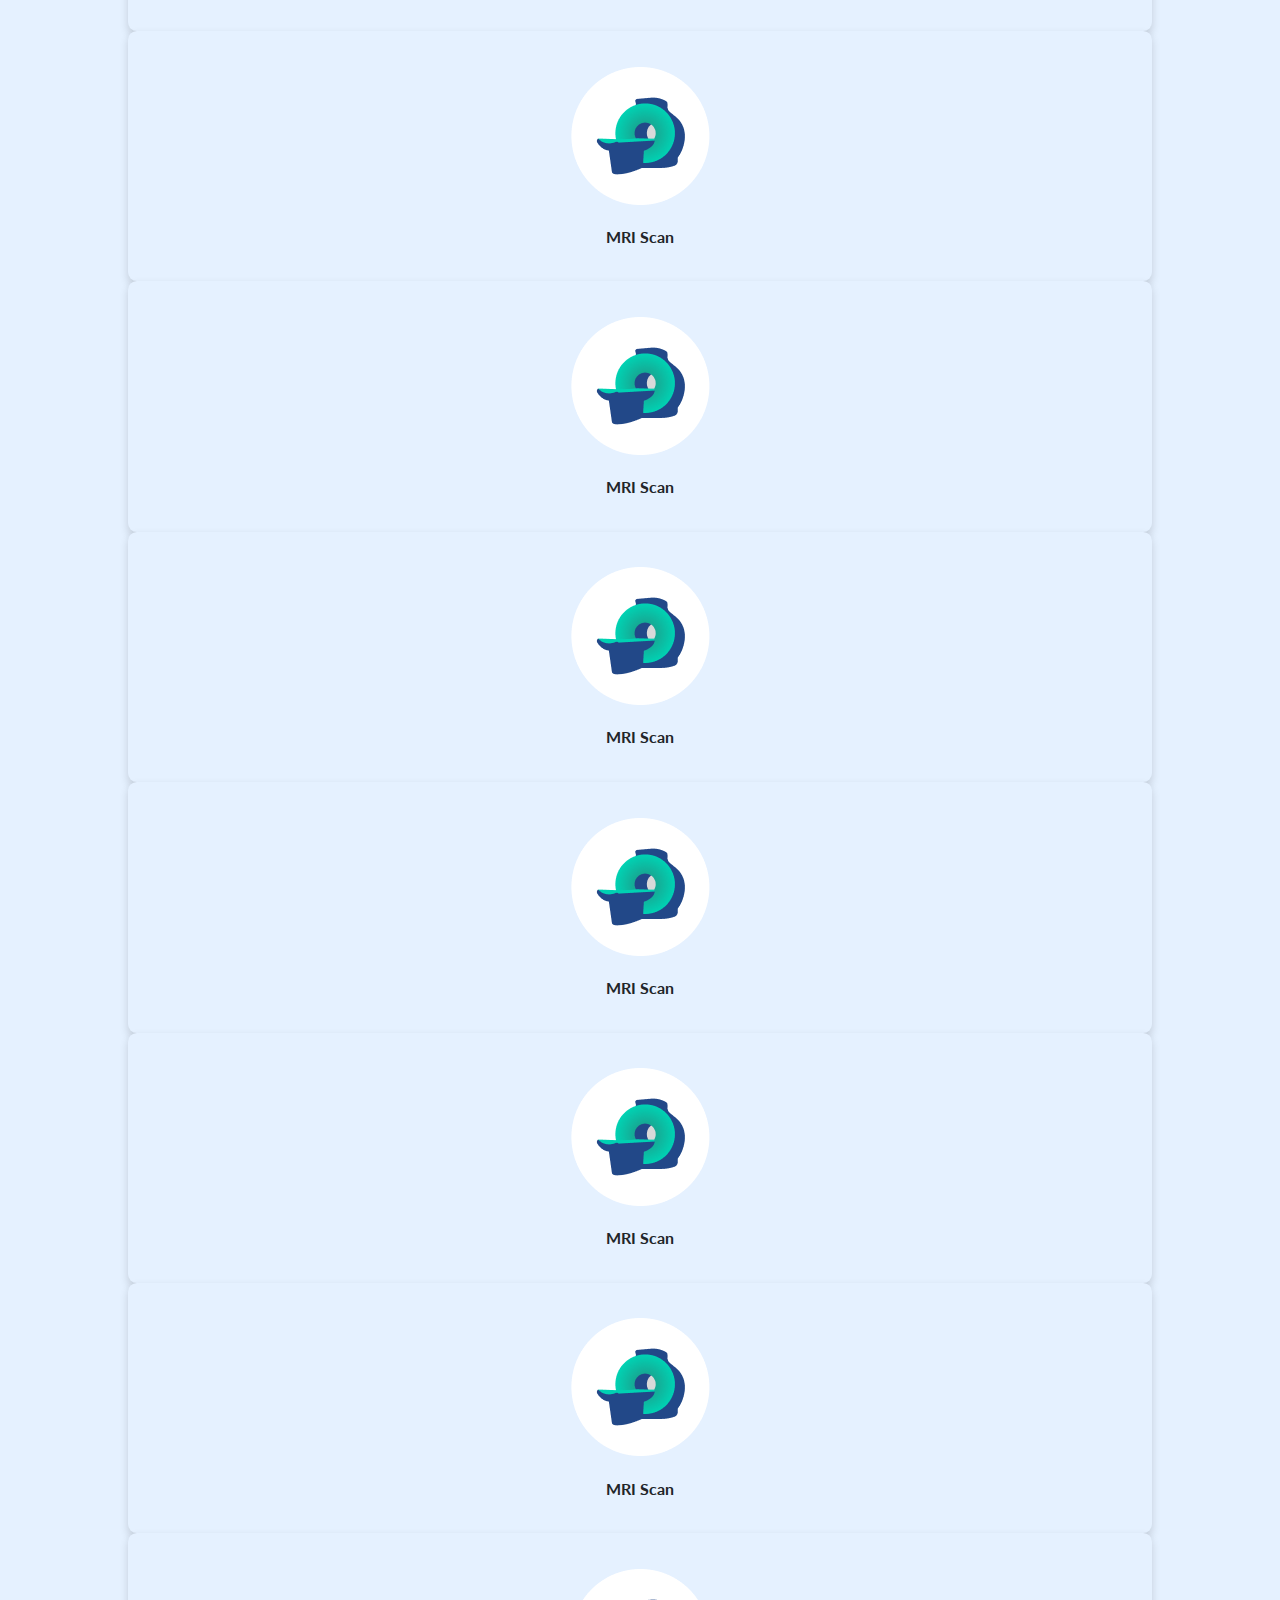
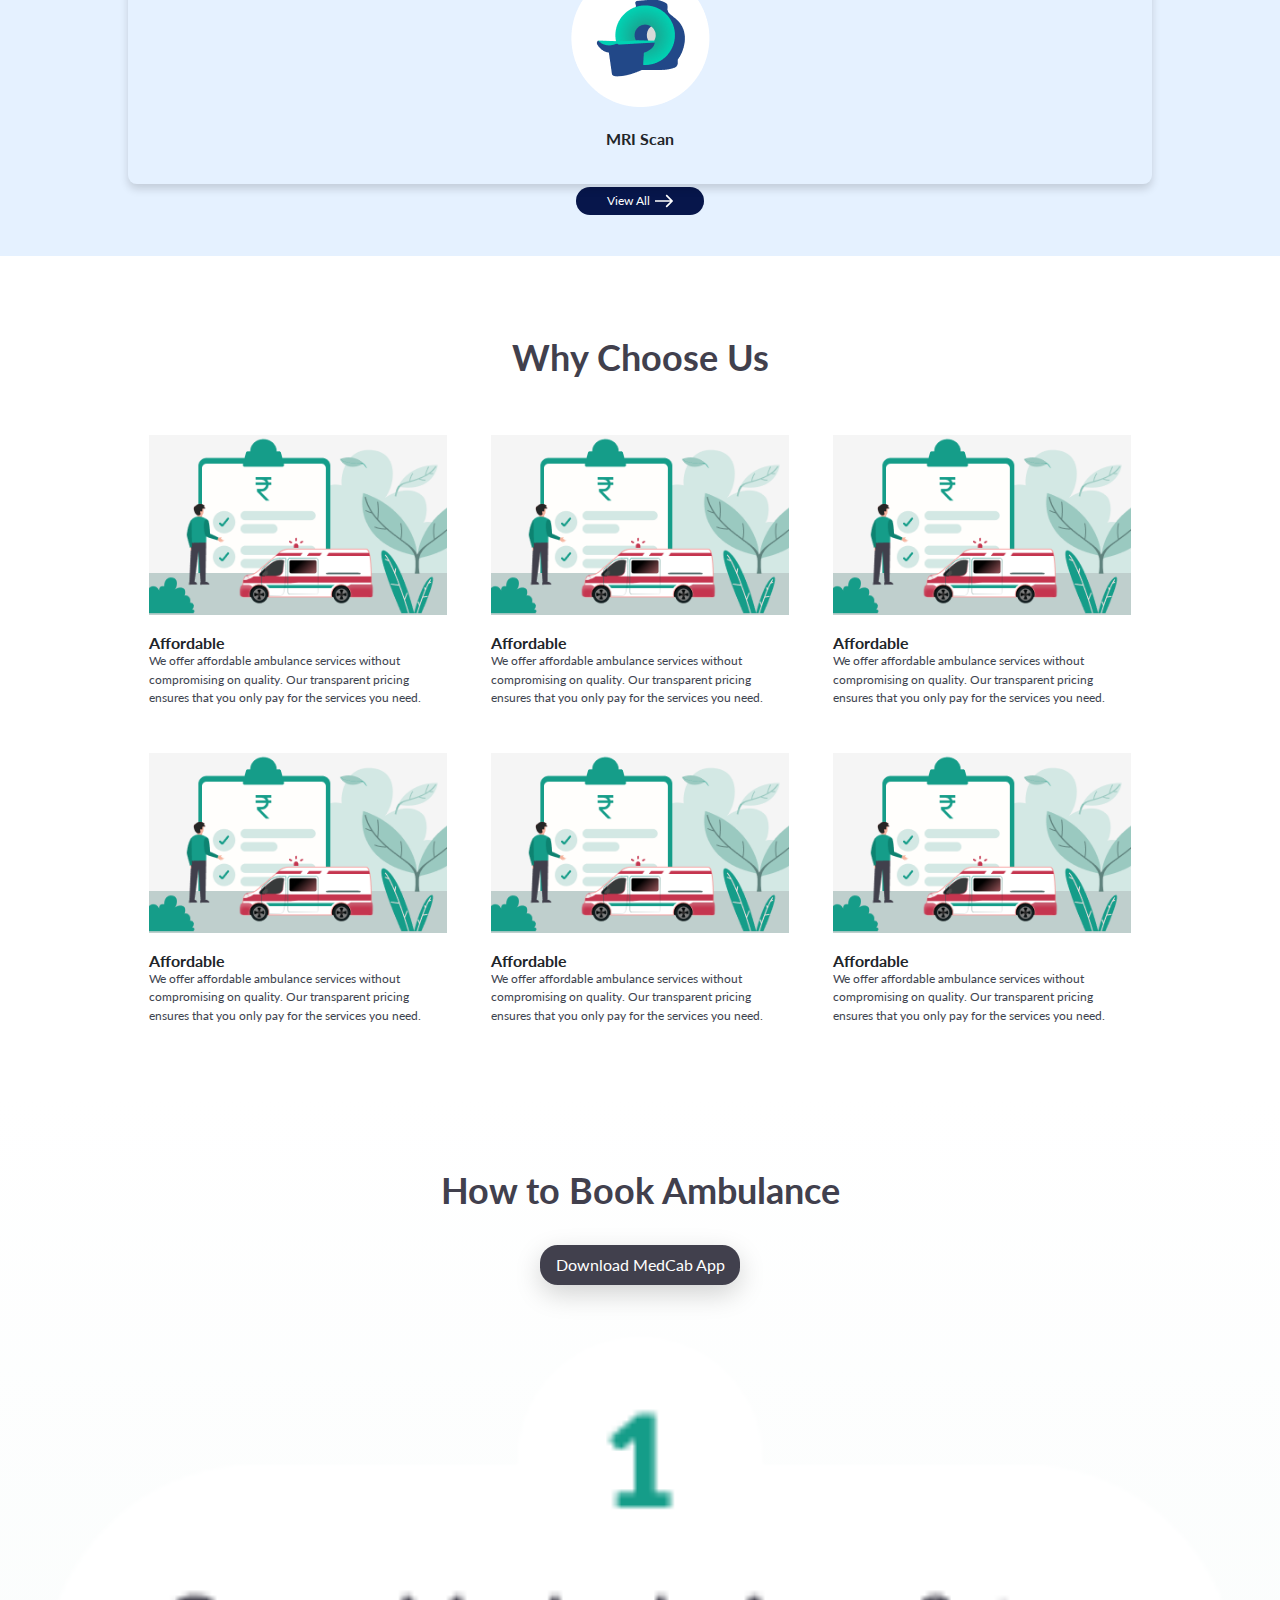
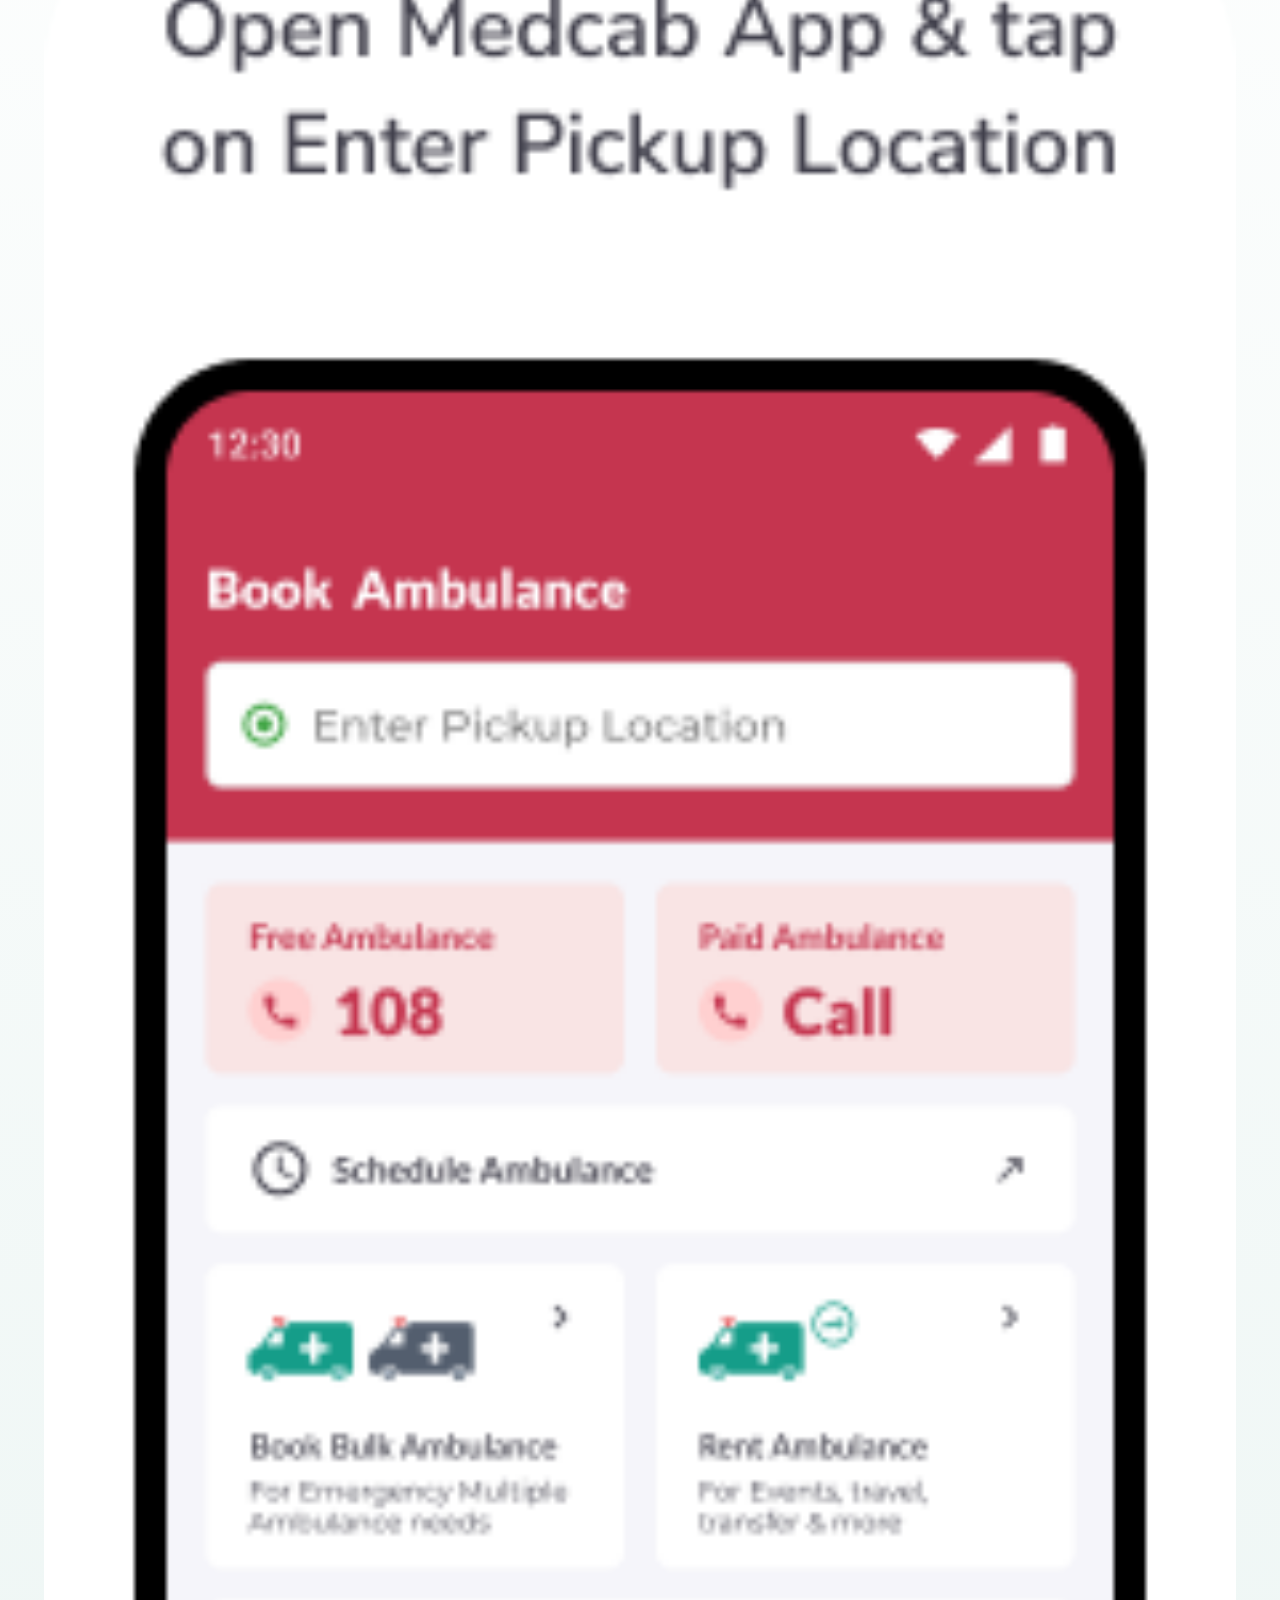
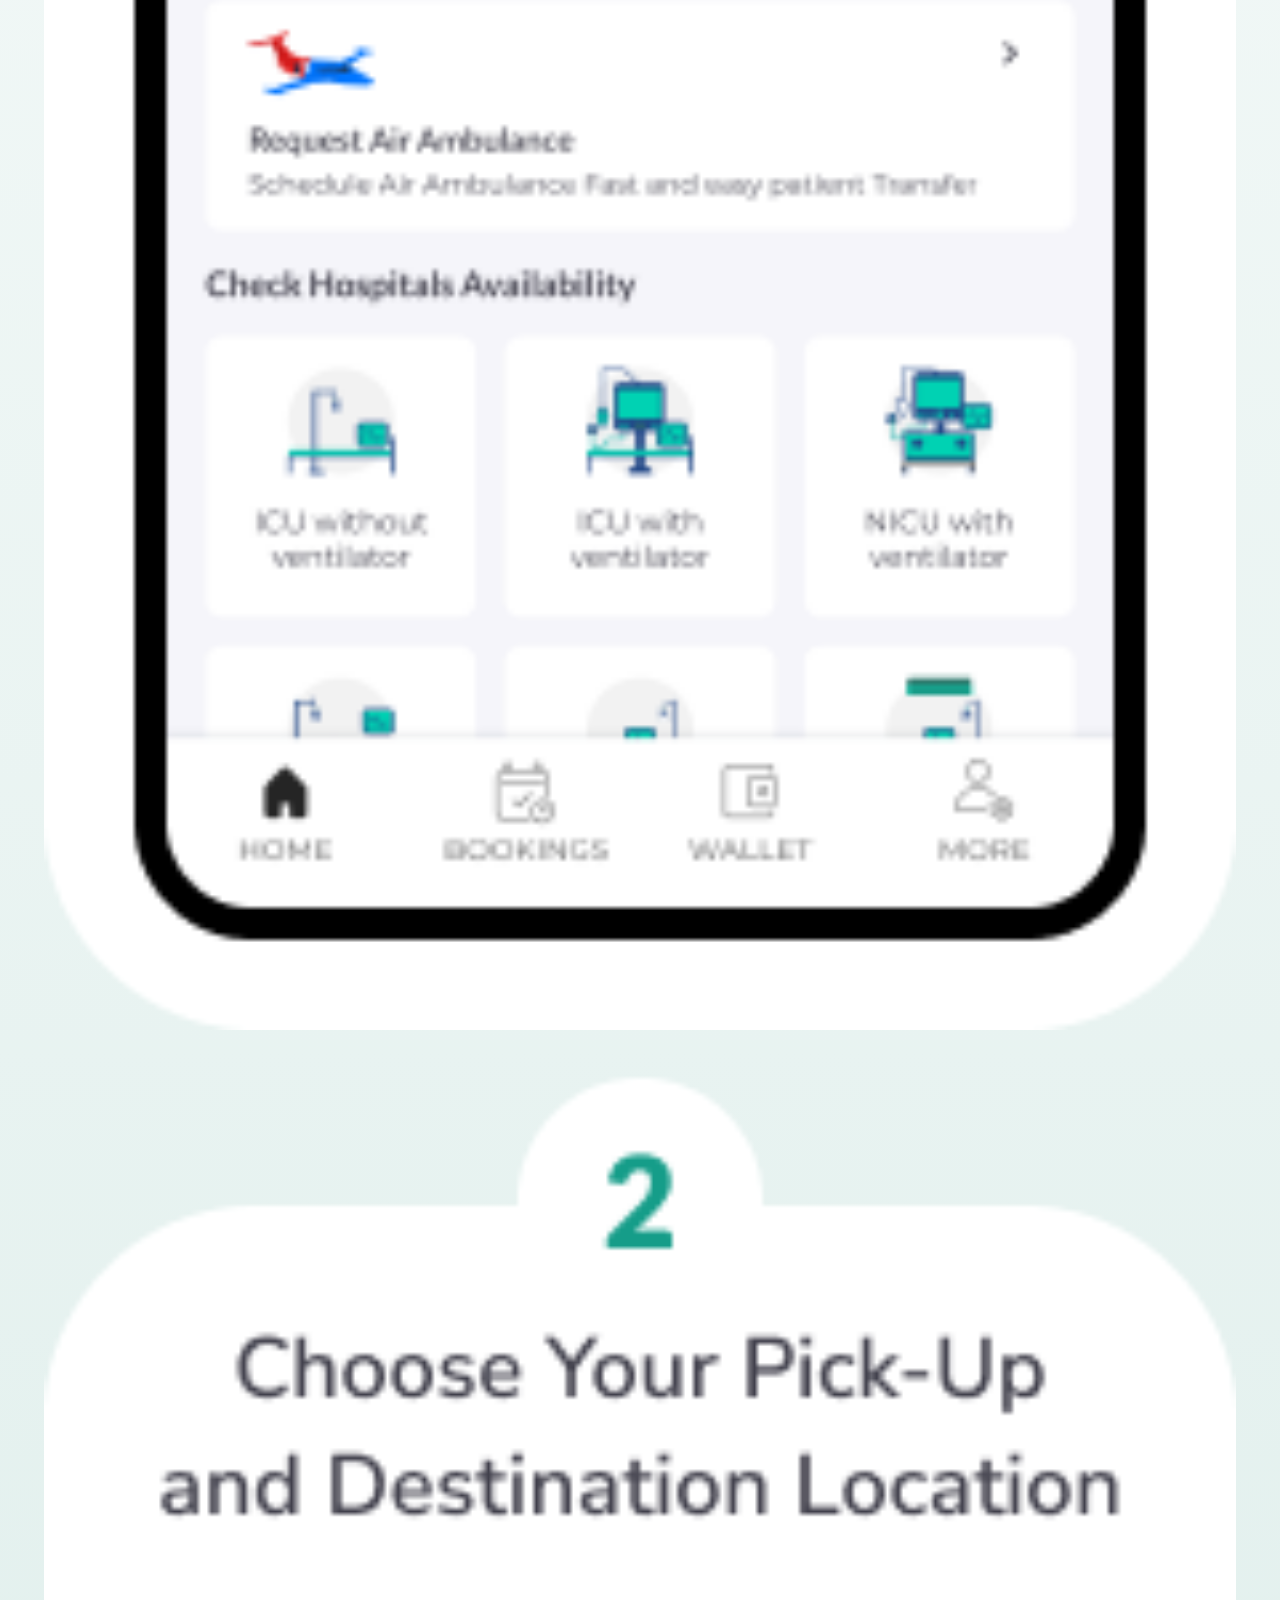
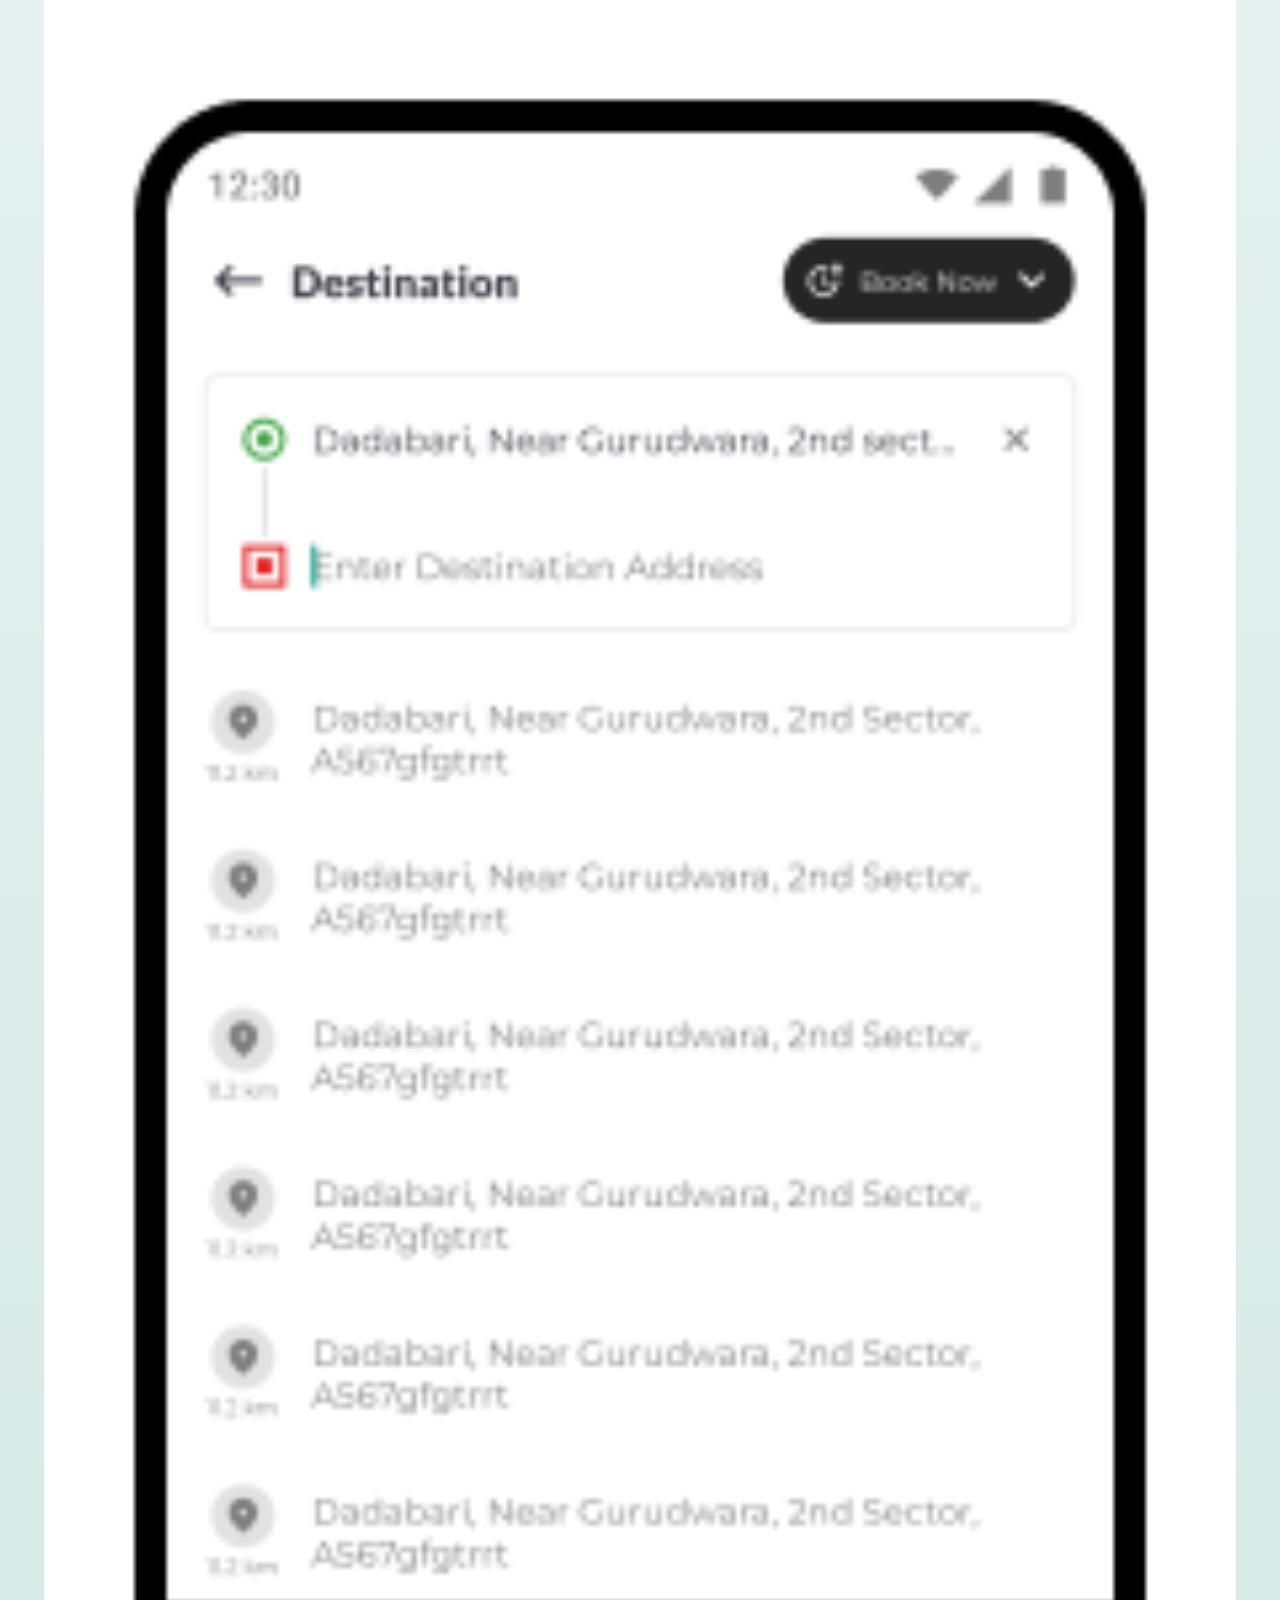
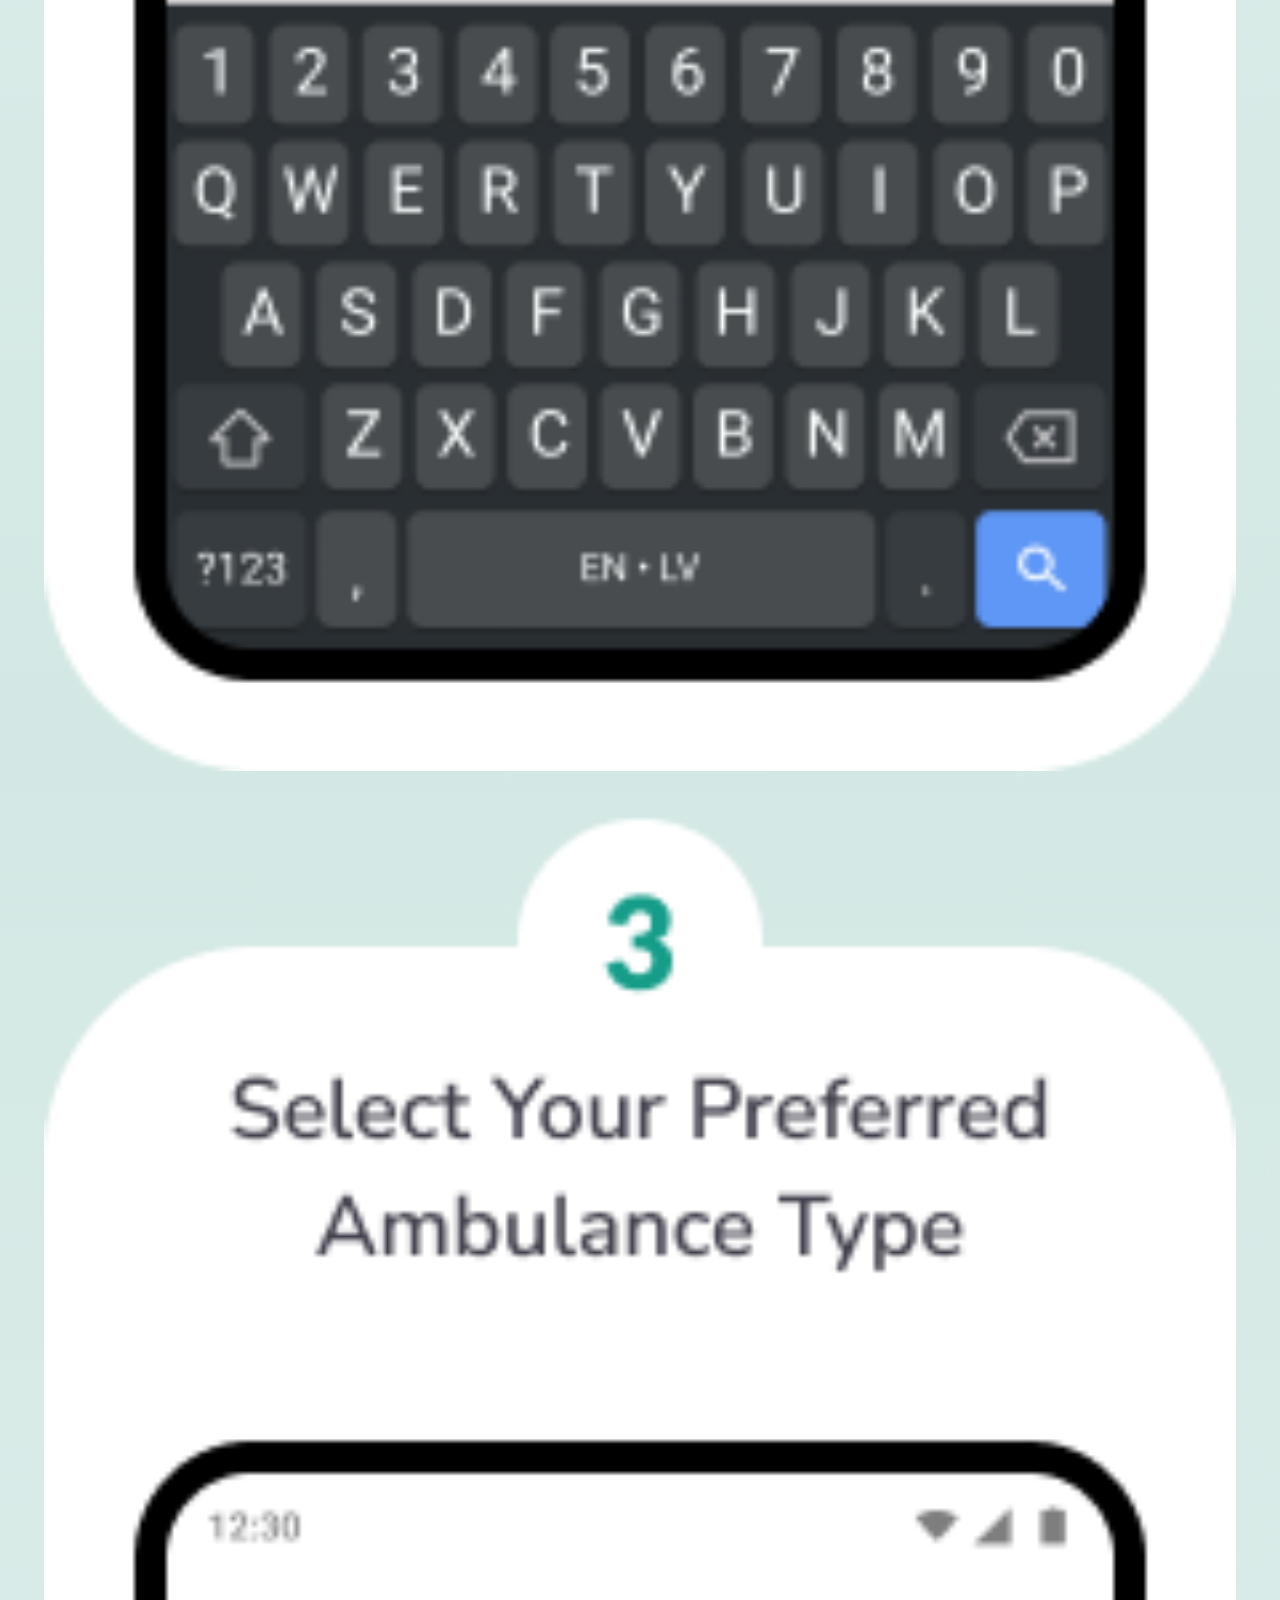
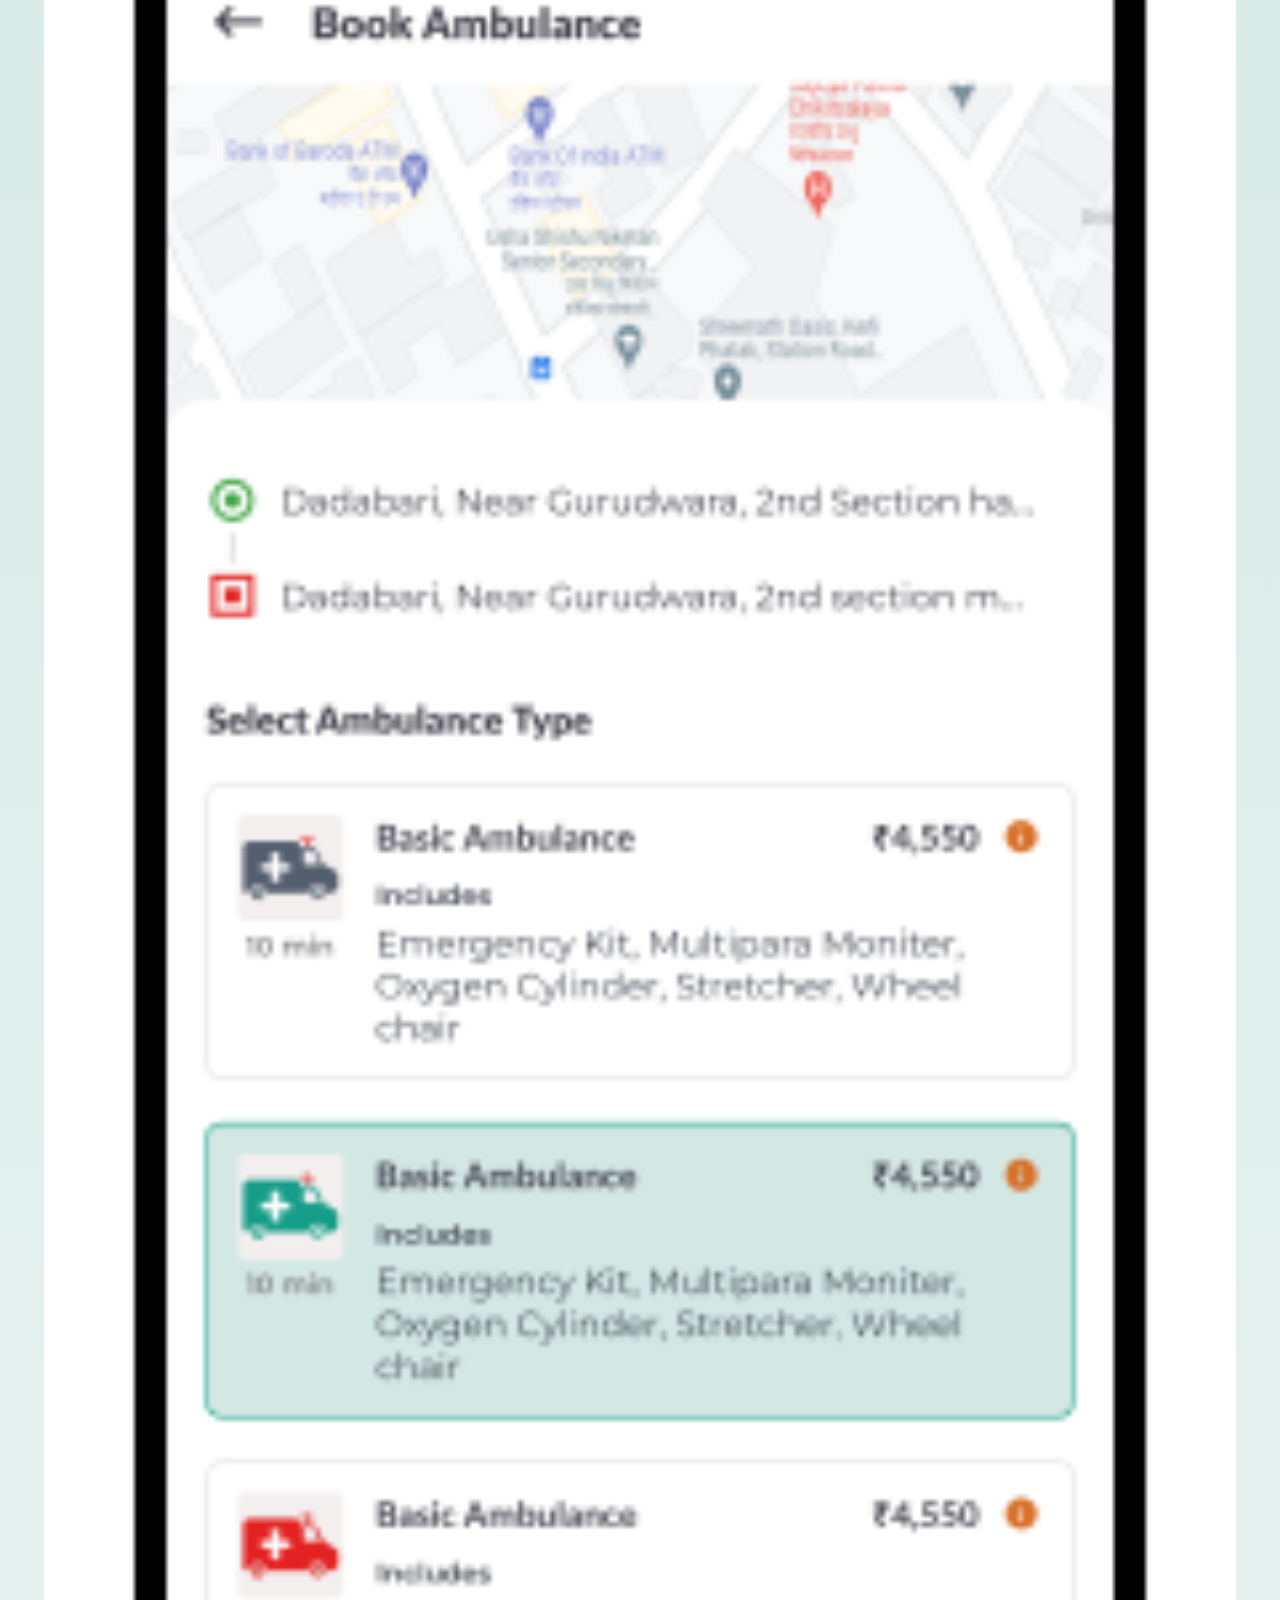
==== commit a1b9e2f0: "our services" ====
--- a/index.html
+++ b/index.html
@@ -270,7 +270,7 @@
           <h1 class="text-white">Book & Get Ambulance in 10 Minutes</h1>
           <a
             href="#"
-            class="text-decoration-none bg-white shadow-lg my-2 primary-cta"
+            class="text-decoration-none shadow-lg my-2 primary-cta"
             >Download MedCab App</a
           >
         </div>
--- a/styles/booking-preview.css
+++ b/styles/booking-preview.css
@@ -4,7 +4,7 @@
   text-align: center;
 }
 
-.booking-preview .primary-cta {
+.primary-cta {
   background: var(--border-clr);
 }
 .booking-previewCarousel .owl-item {
--- a/styles/video-preview.css
+++ b/styles/video-preview.css
@@ -1,4 +1,5 @@
 .video-preview {
+  margin-top: 2em;
   height: min(70vh,80vw);
   /* change after video resource */
   background-color: black;
--- a/styles/reviews.css
+++ b/styles/reviews.css
@@ -10,8 +10,19 @@
     width: 100px;
     background: #ccc;
     border-radius: 50%;
+    /* display: inline-block; */
+    margin: auto;
 }
 
 .reviews-carousel .item{
     width: 80%;
+}
+.reviews-carousel .owl-item{
+    display: grid;
+    place-items: center;
+}
+@media all and (max-width: 480px) {
+    .reviews{
+        padding: 2rem 0rem;
+    }
 }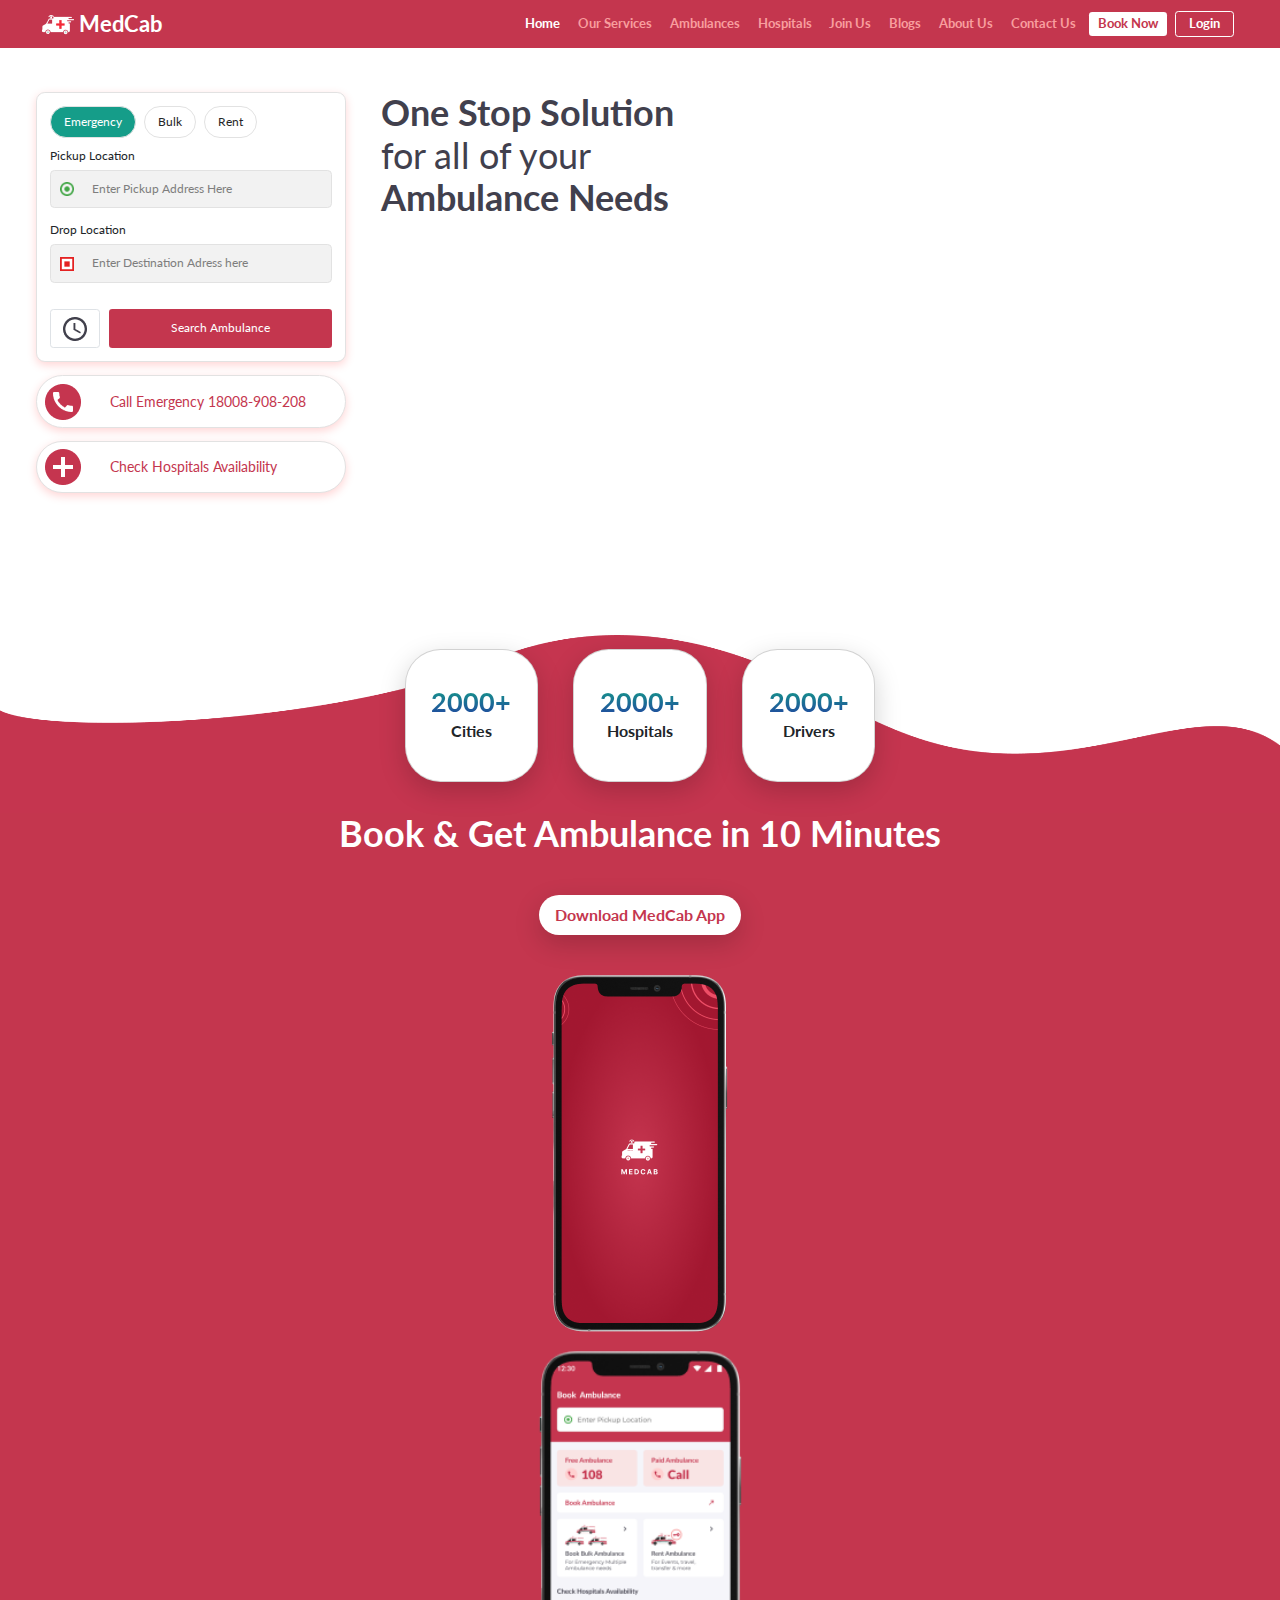
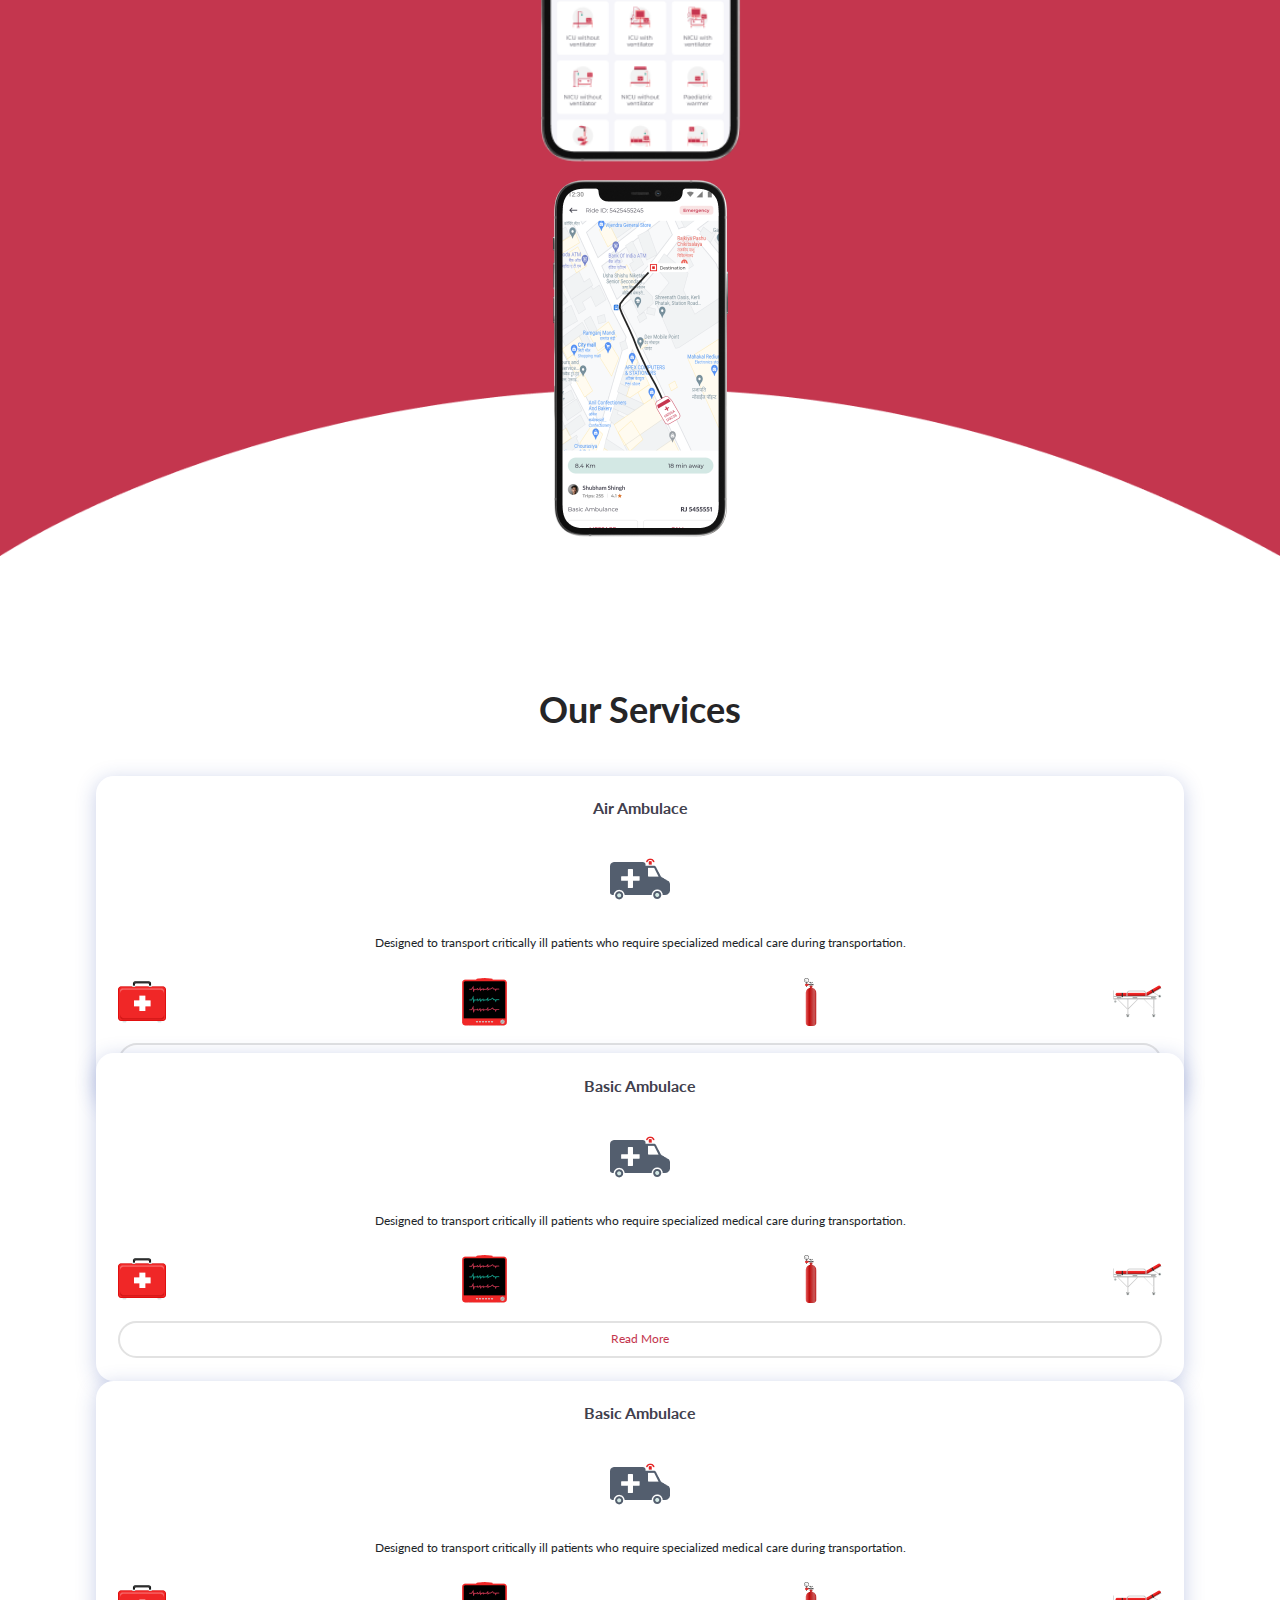
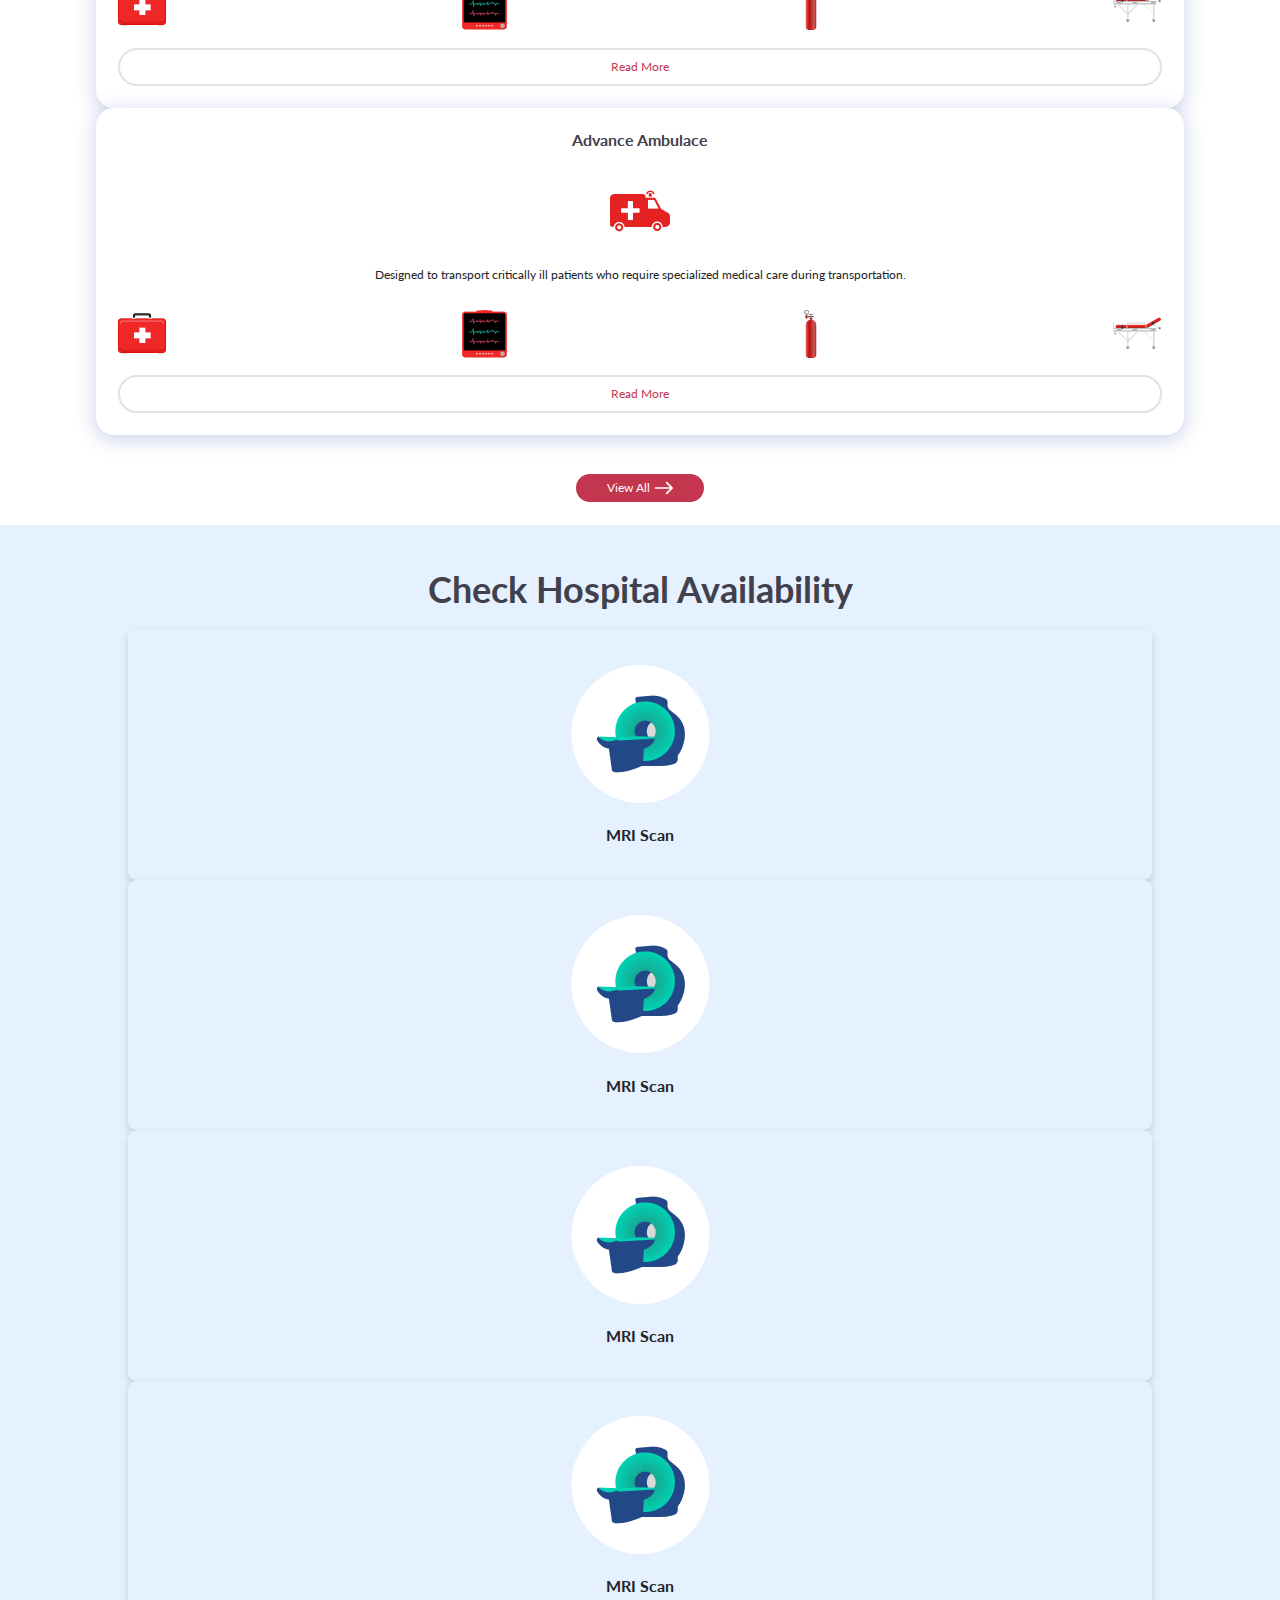
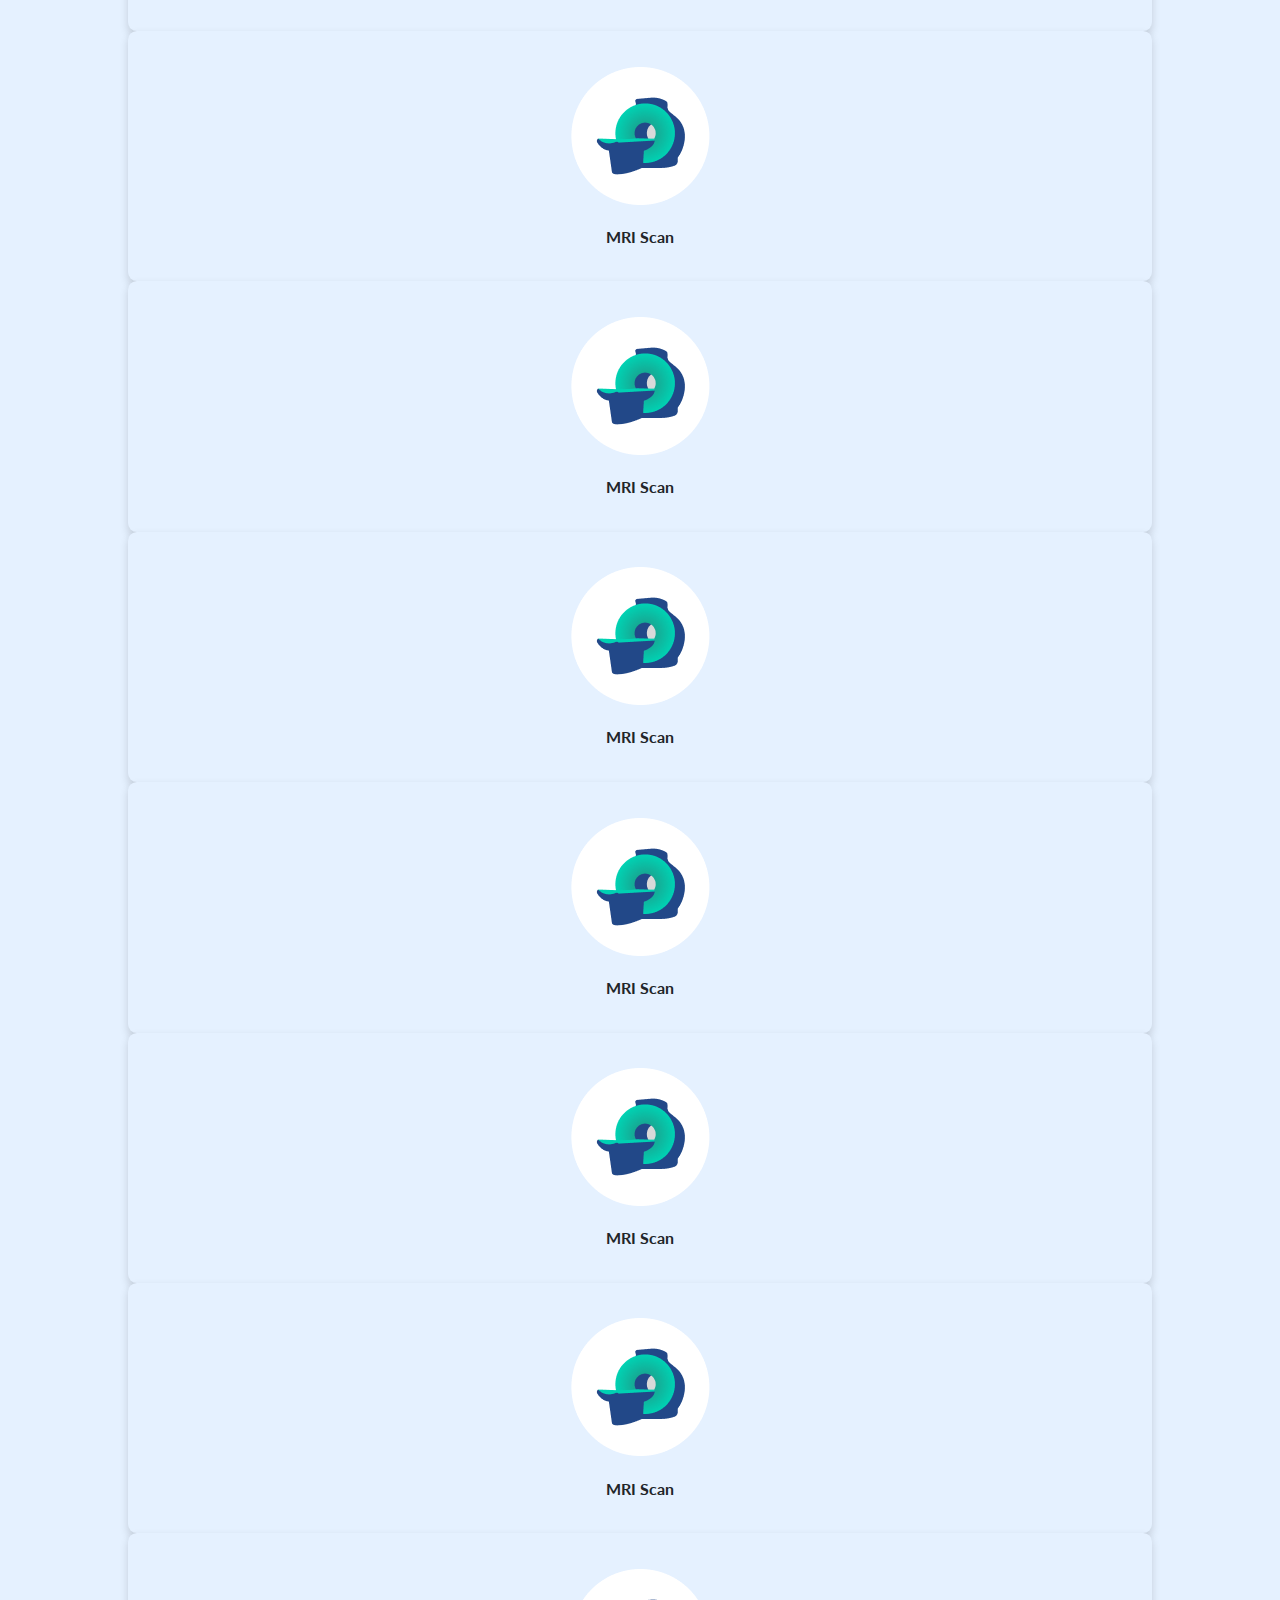
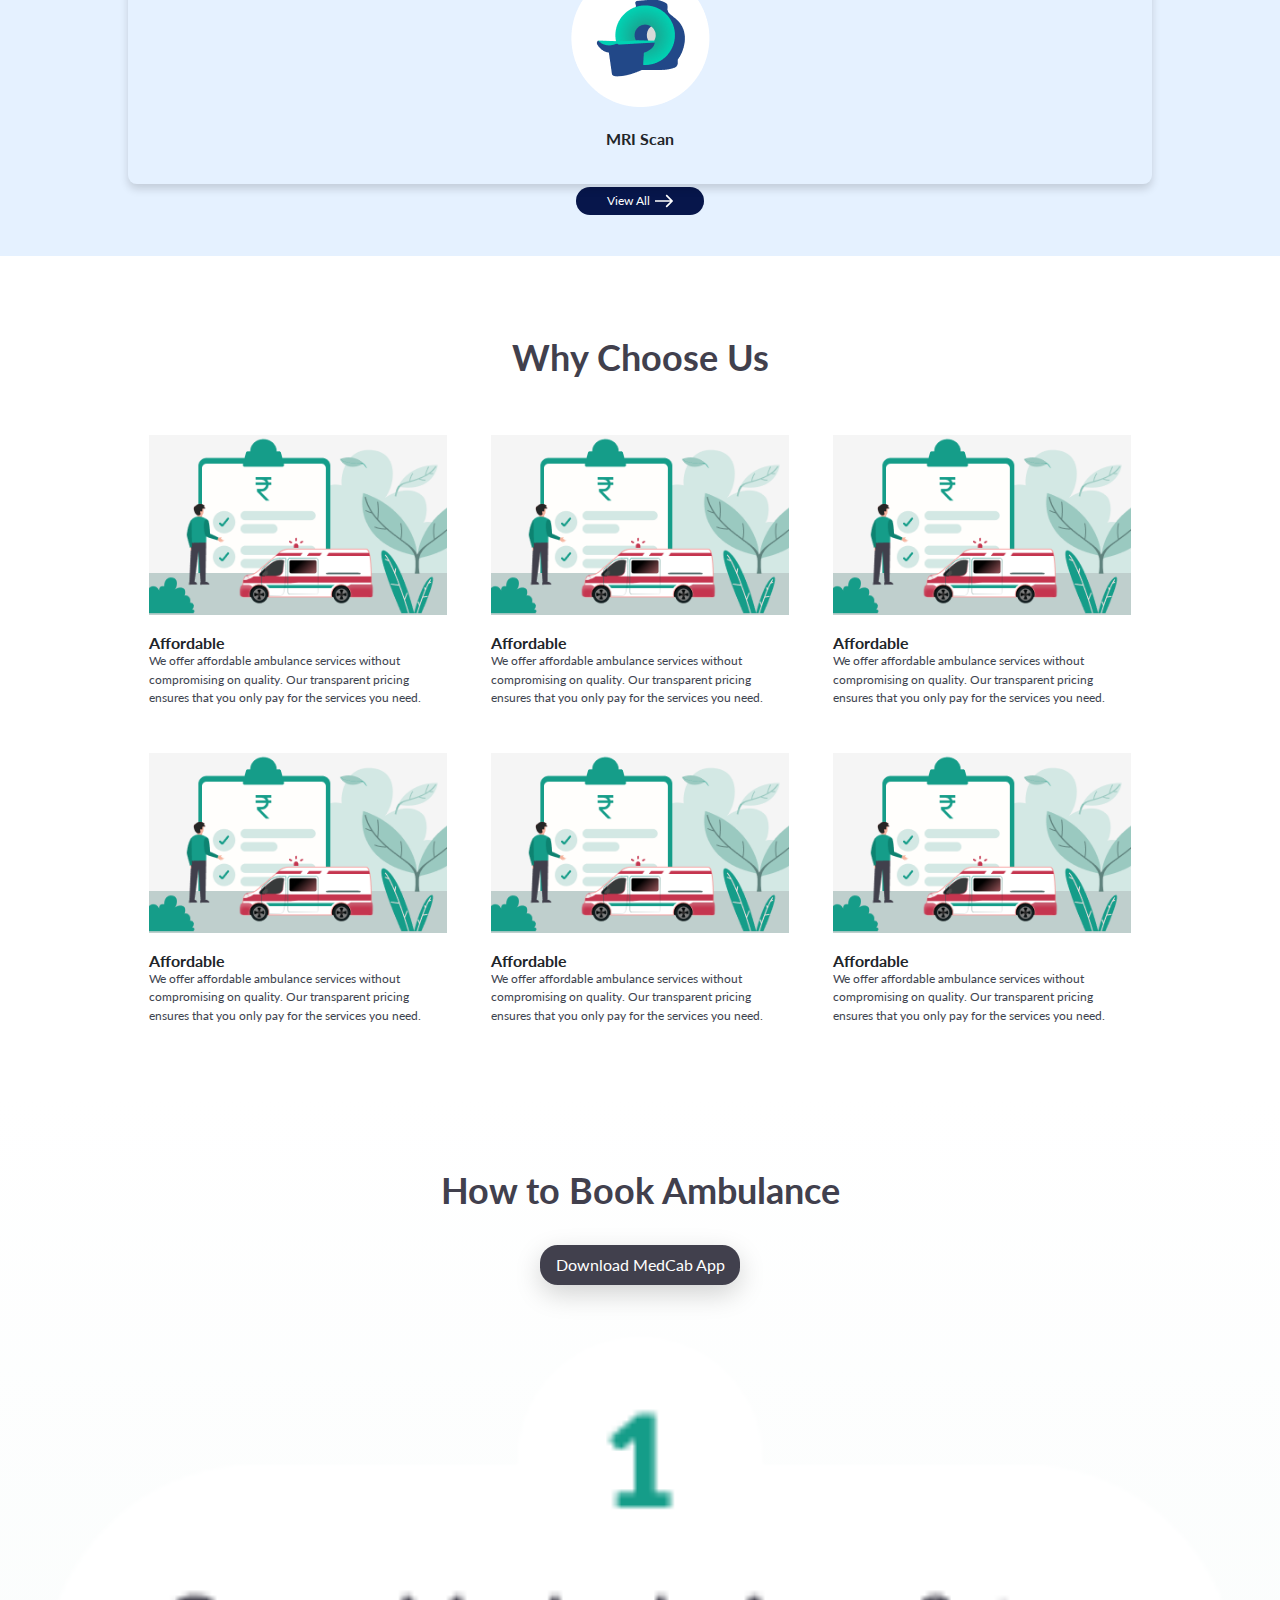
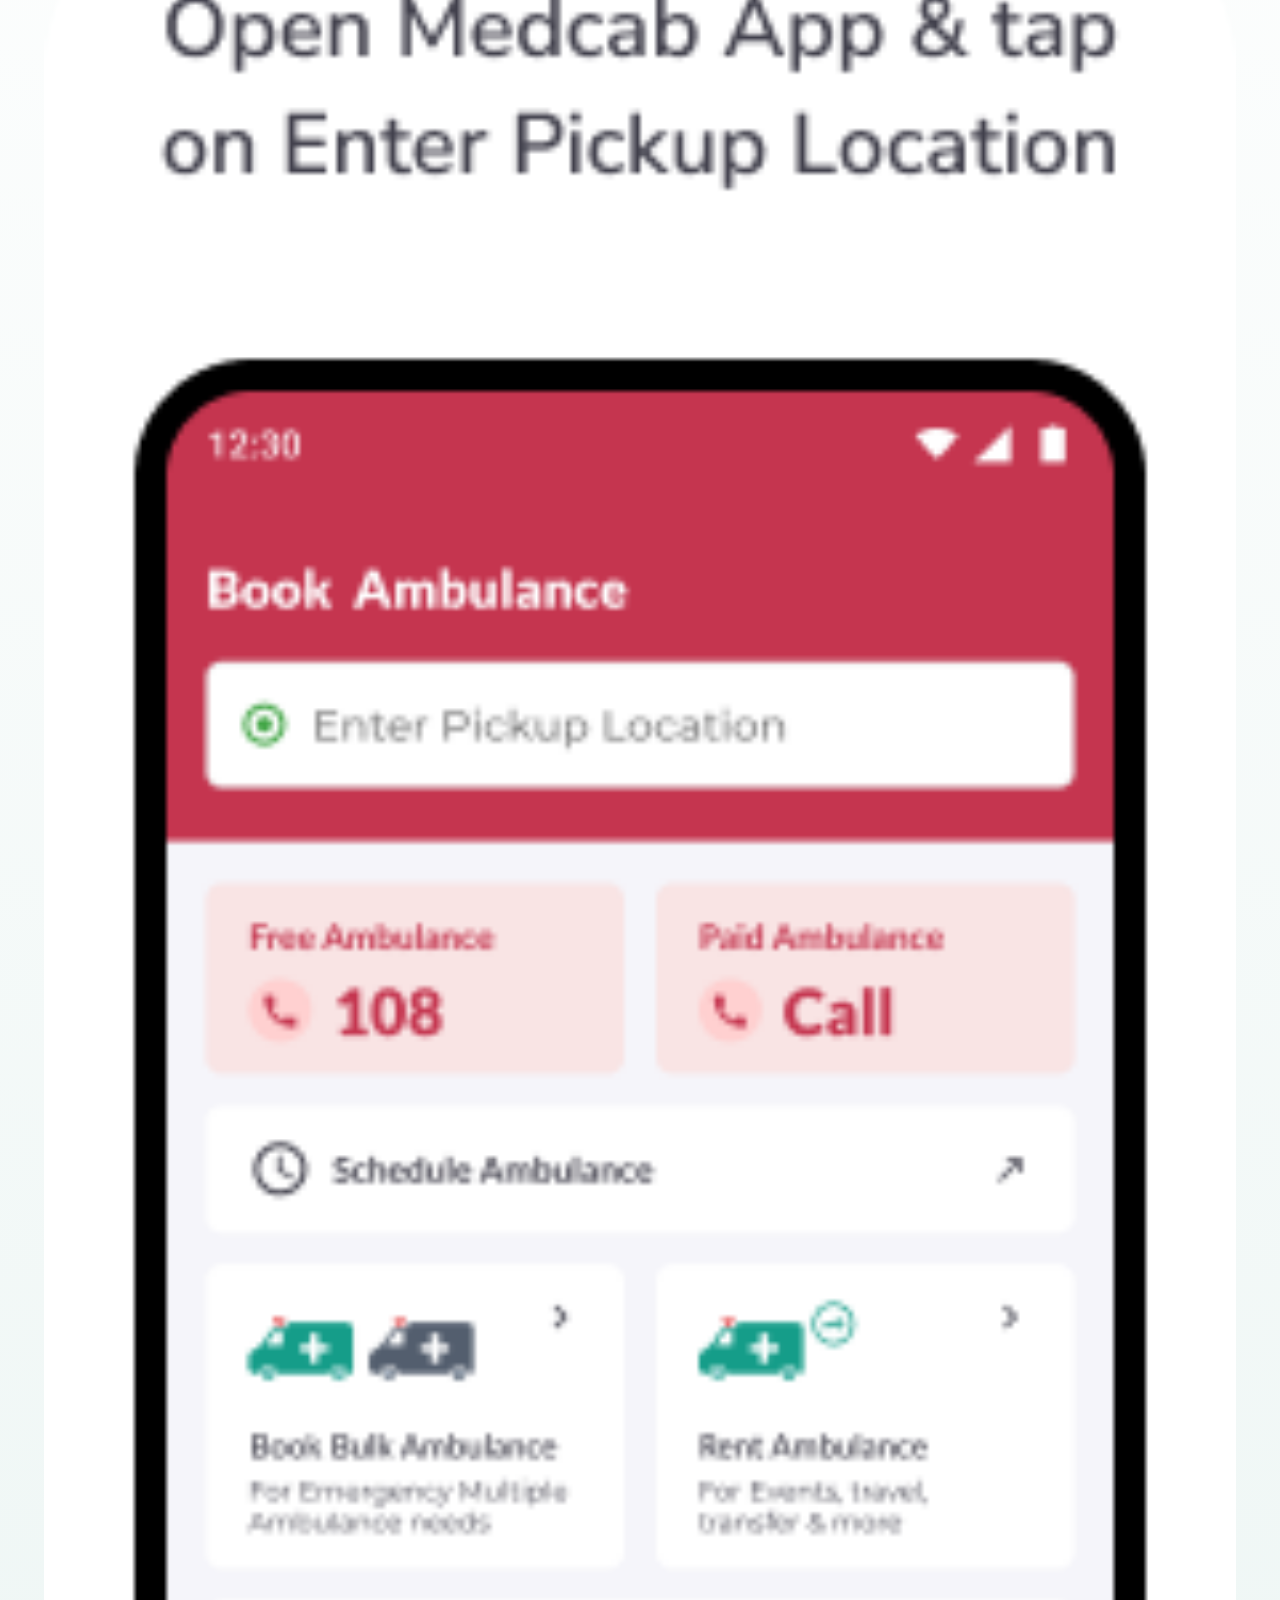
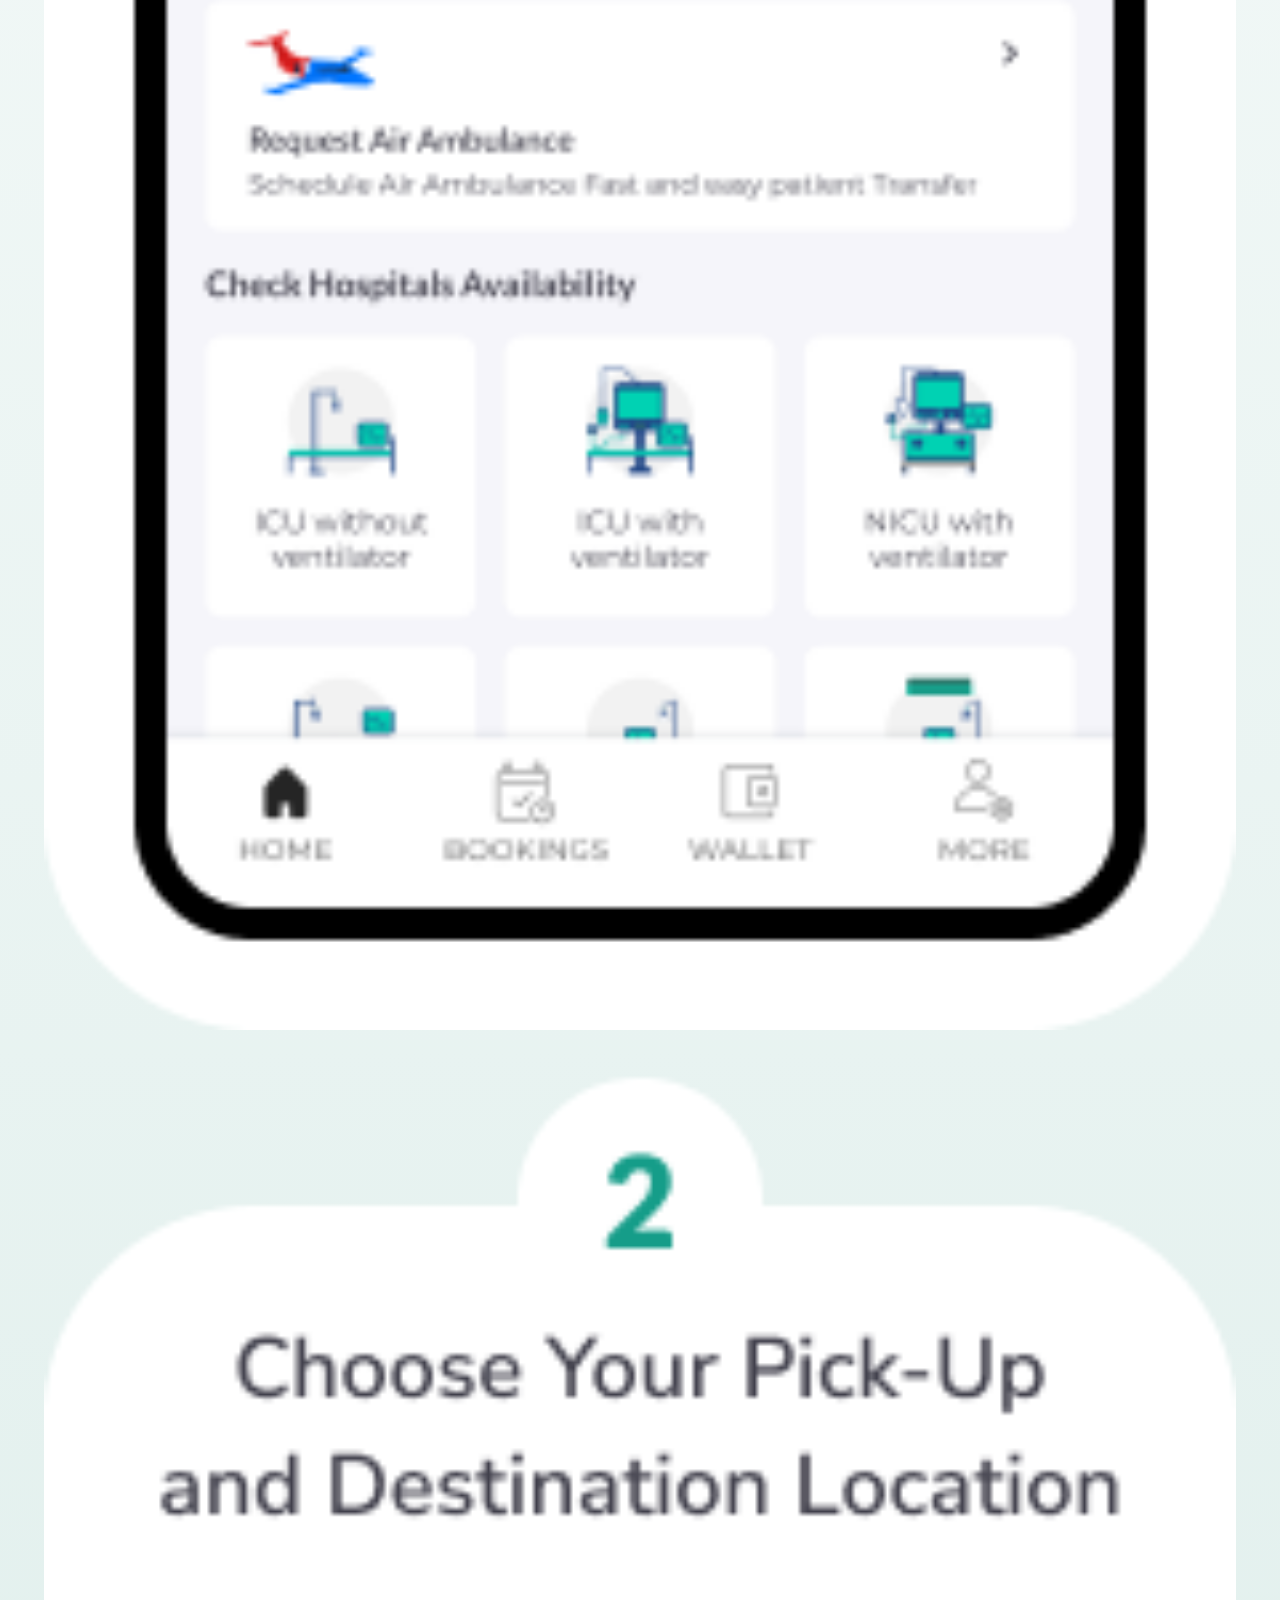
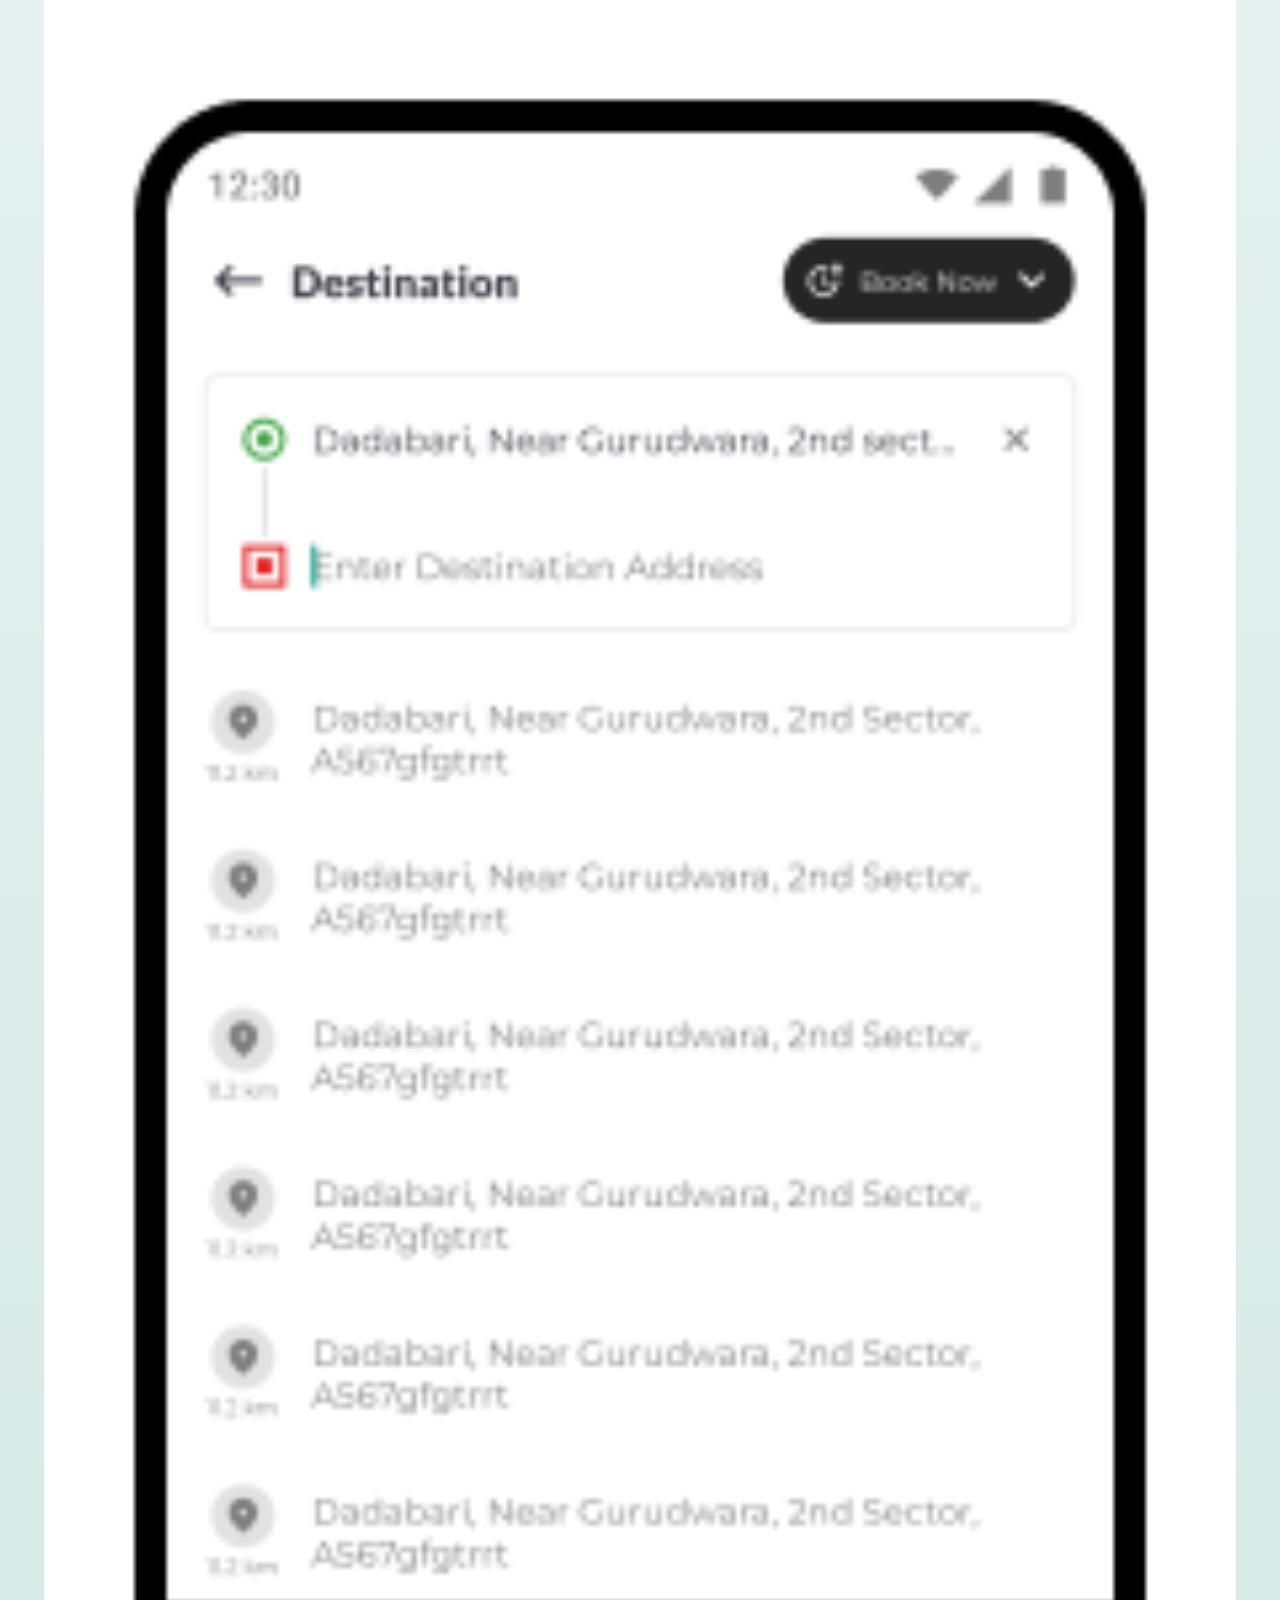
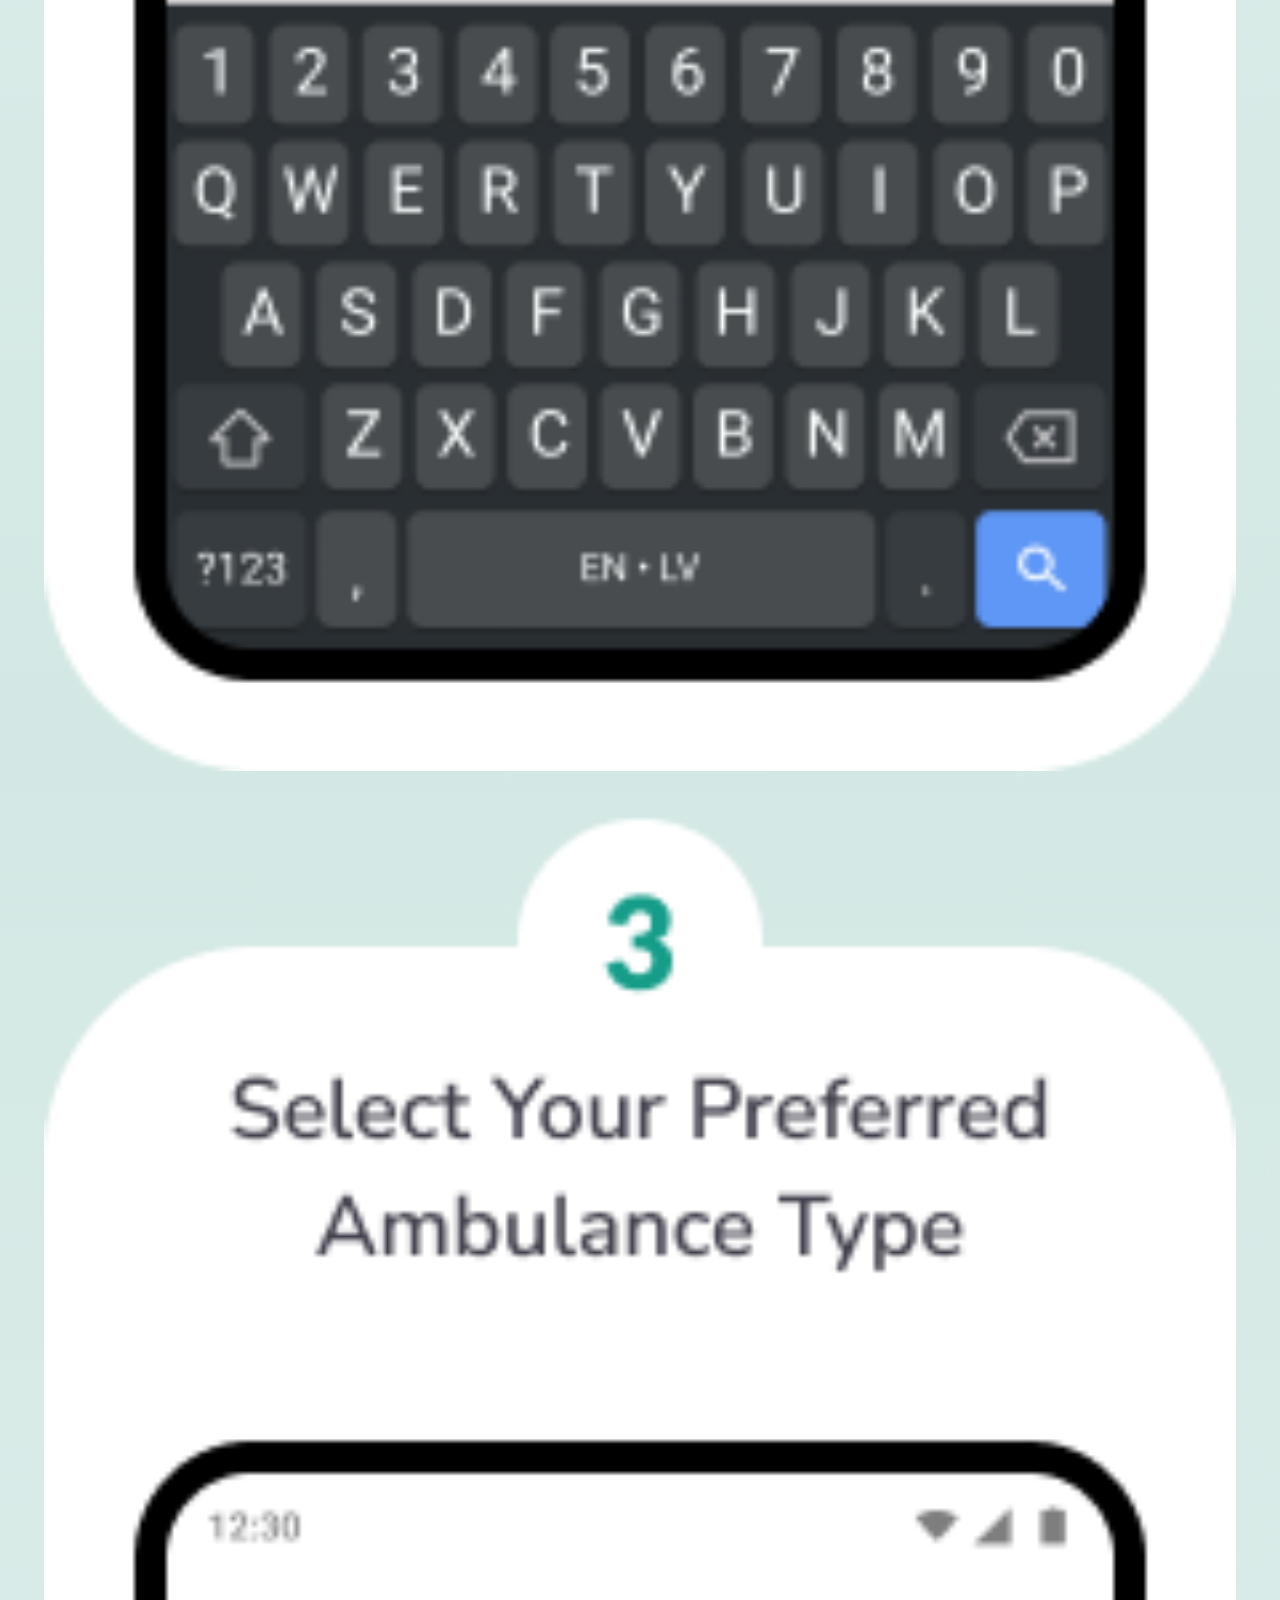
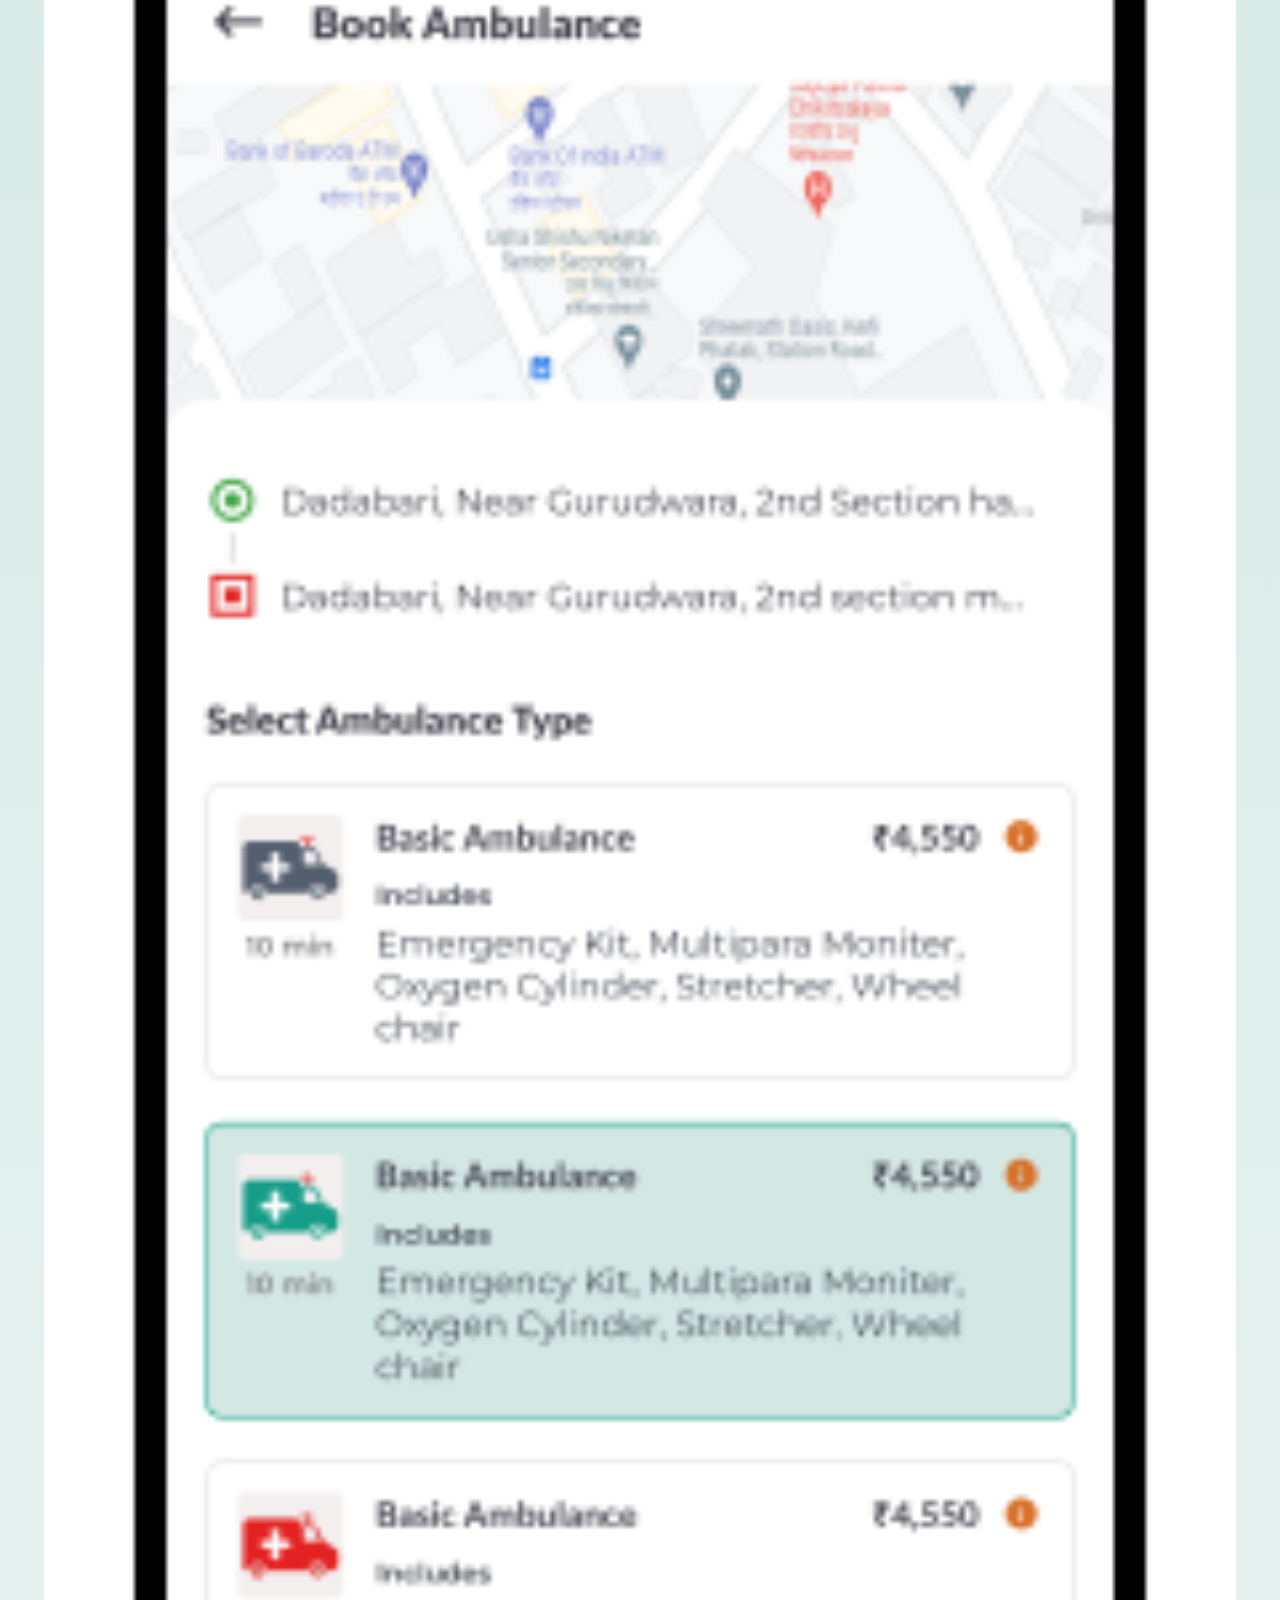
==== commit 2a9c92ab: "white btn" ====
--- a/index.html
+++ b/index.html
@@ -270,7 +270,7 @@
           <h1 class="text-white">Book & Get Ambulance in 10 Minutes</h1>
           <a
             href="#"
-            class="text-decoration-none shadow-lg my-2 primary-cta"
+            class="text-decoration-none bg-white shadow-lg my-2 primary-cta"
             >Download MedCab App</a
           >
         </div>
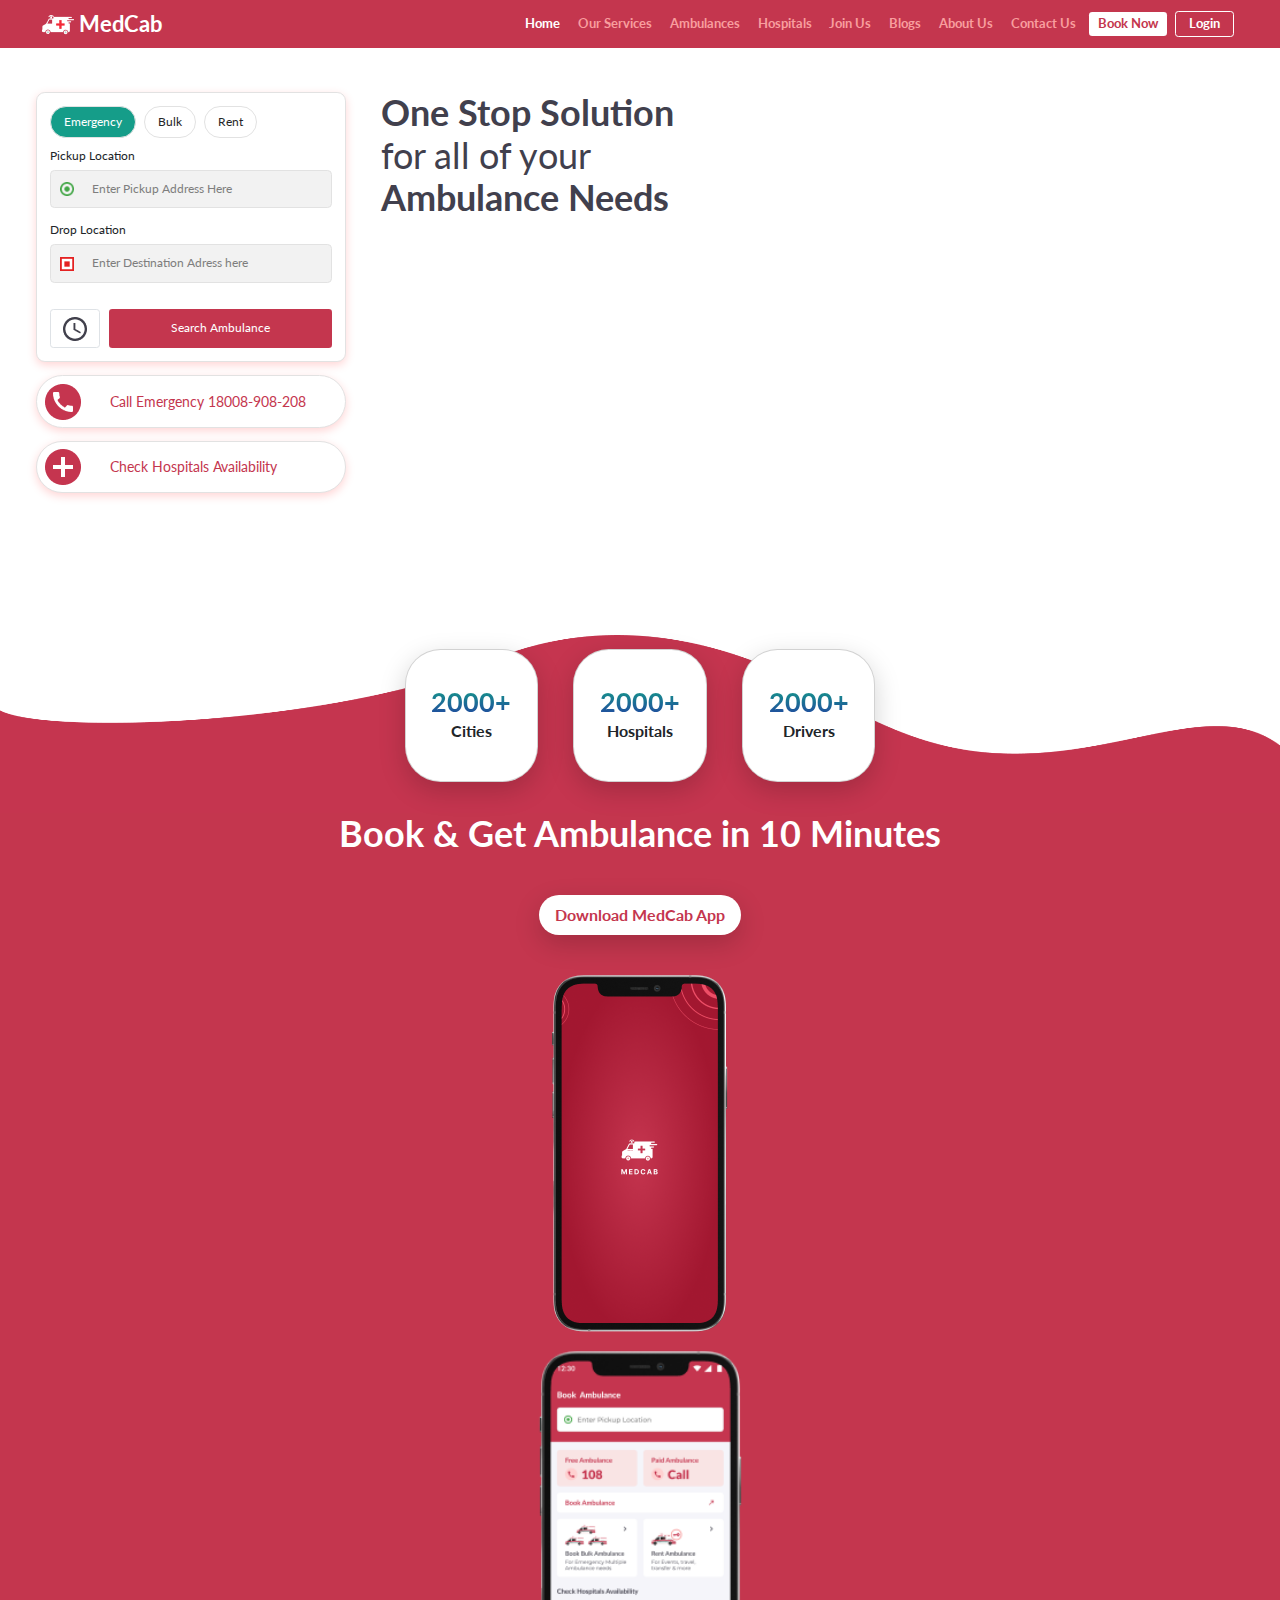
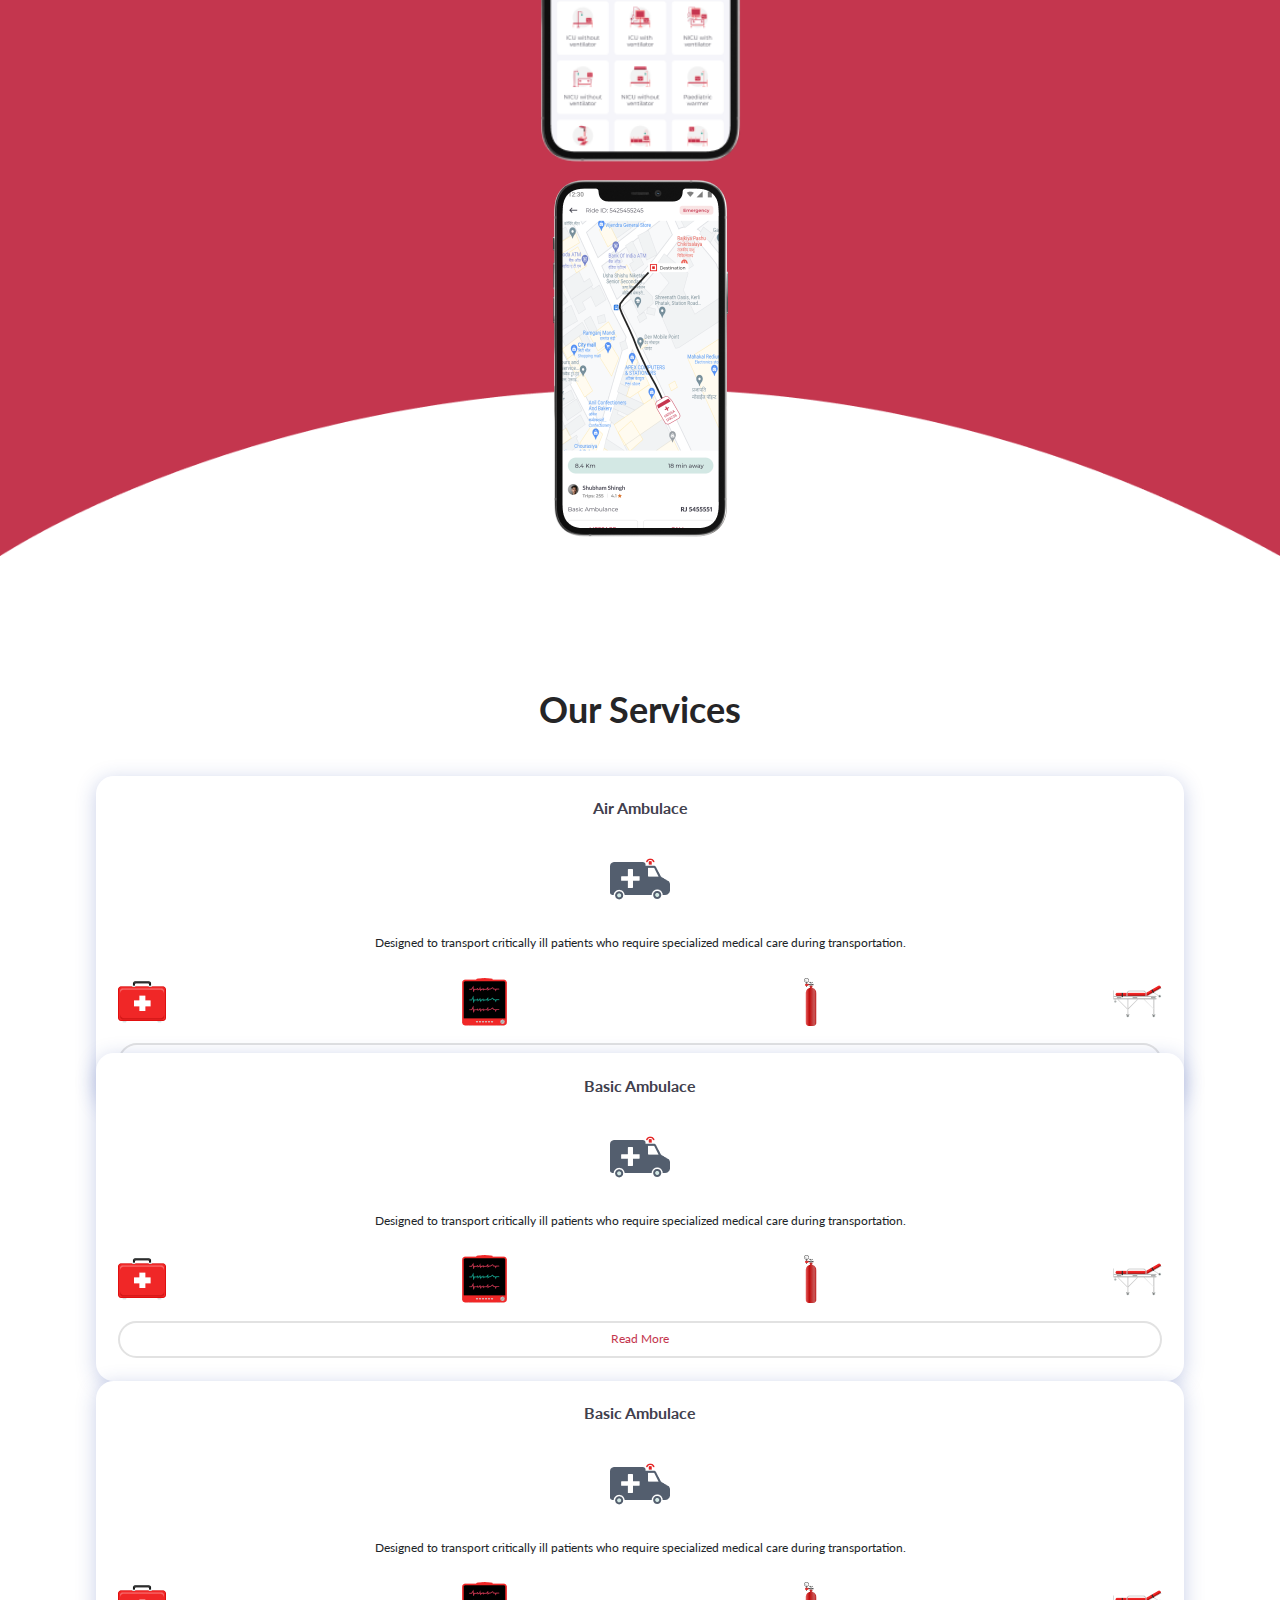
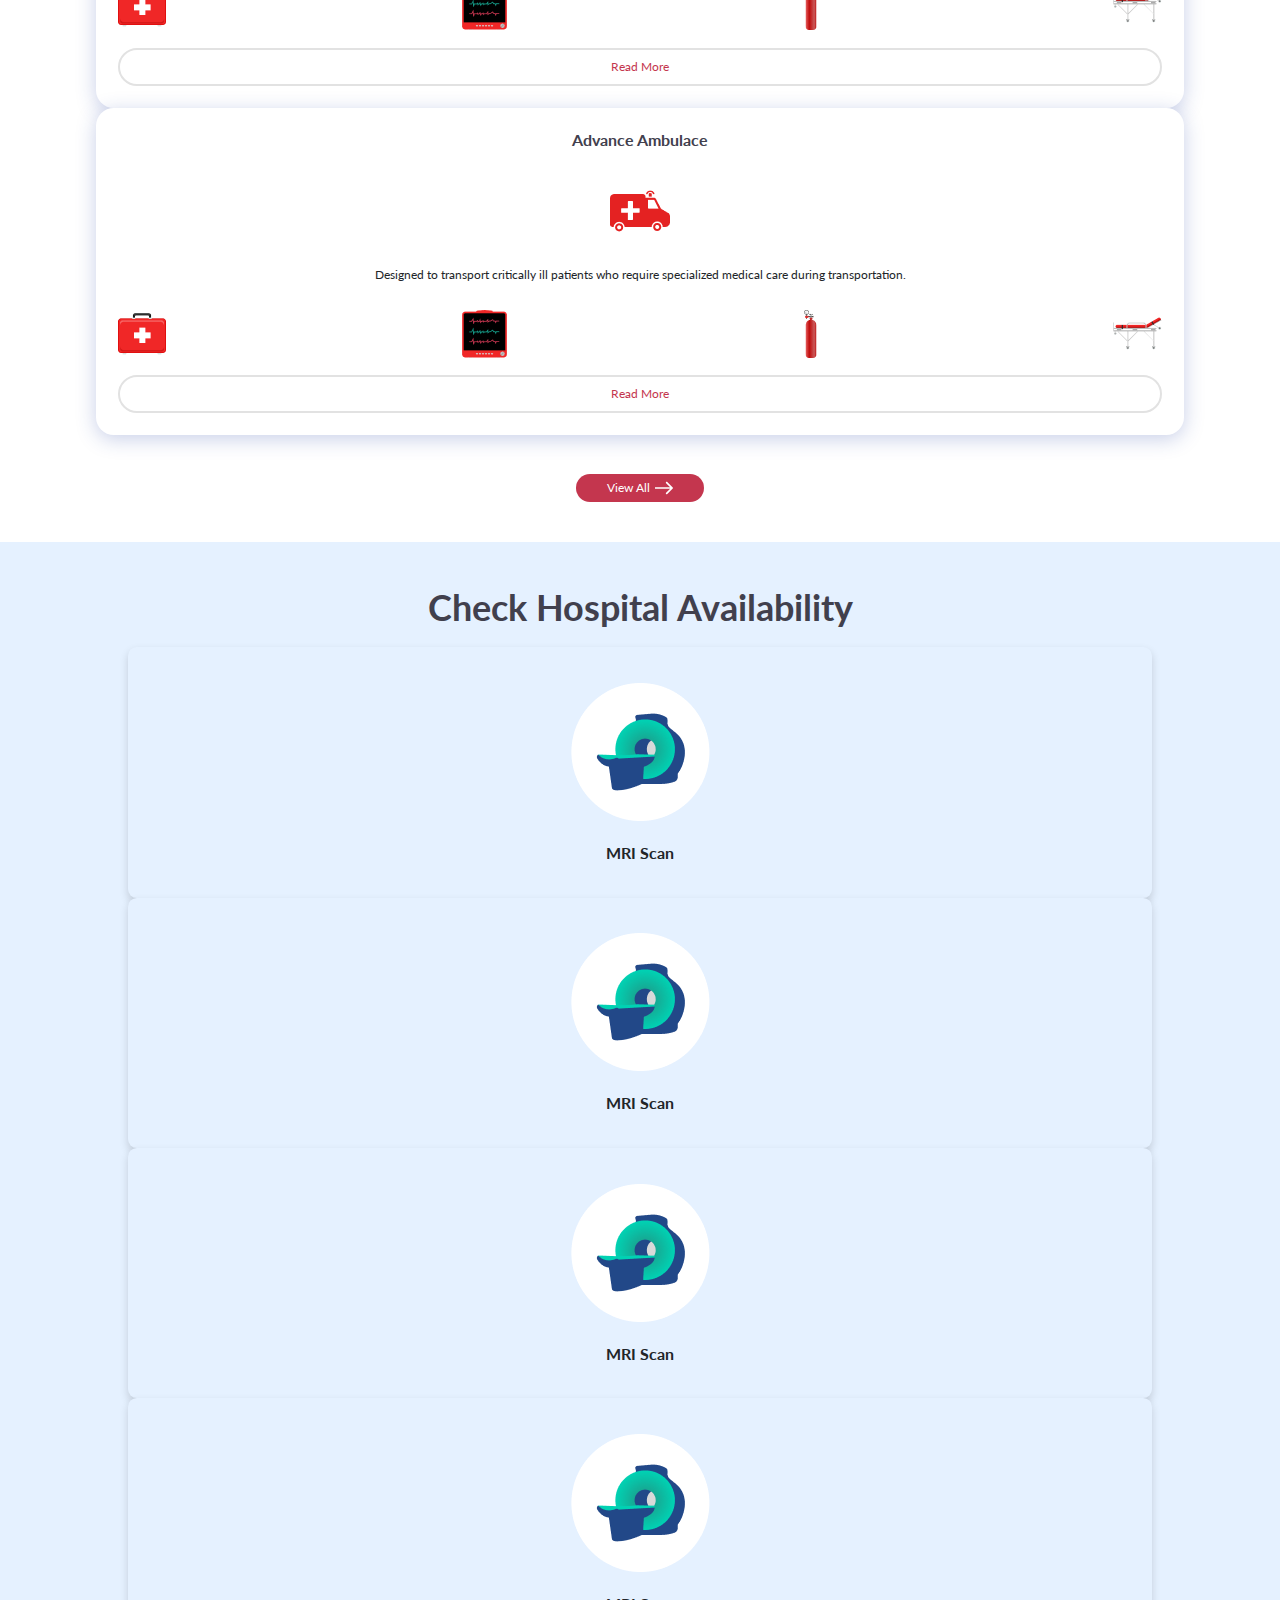
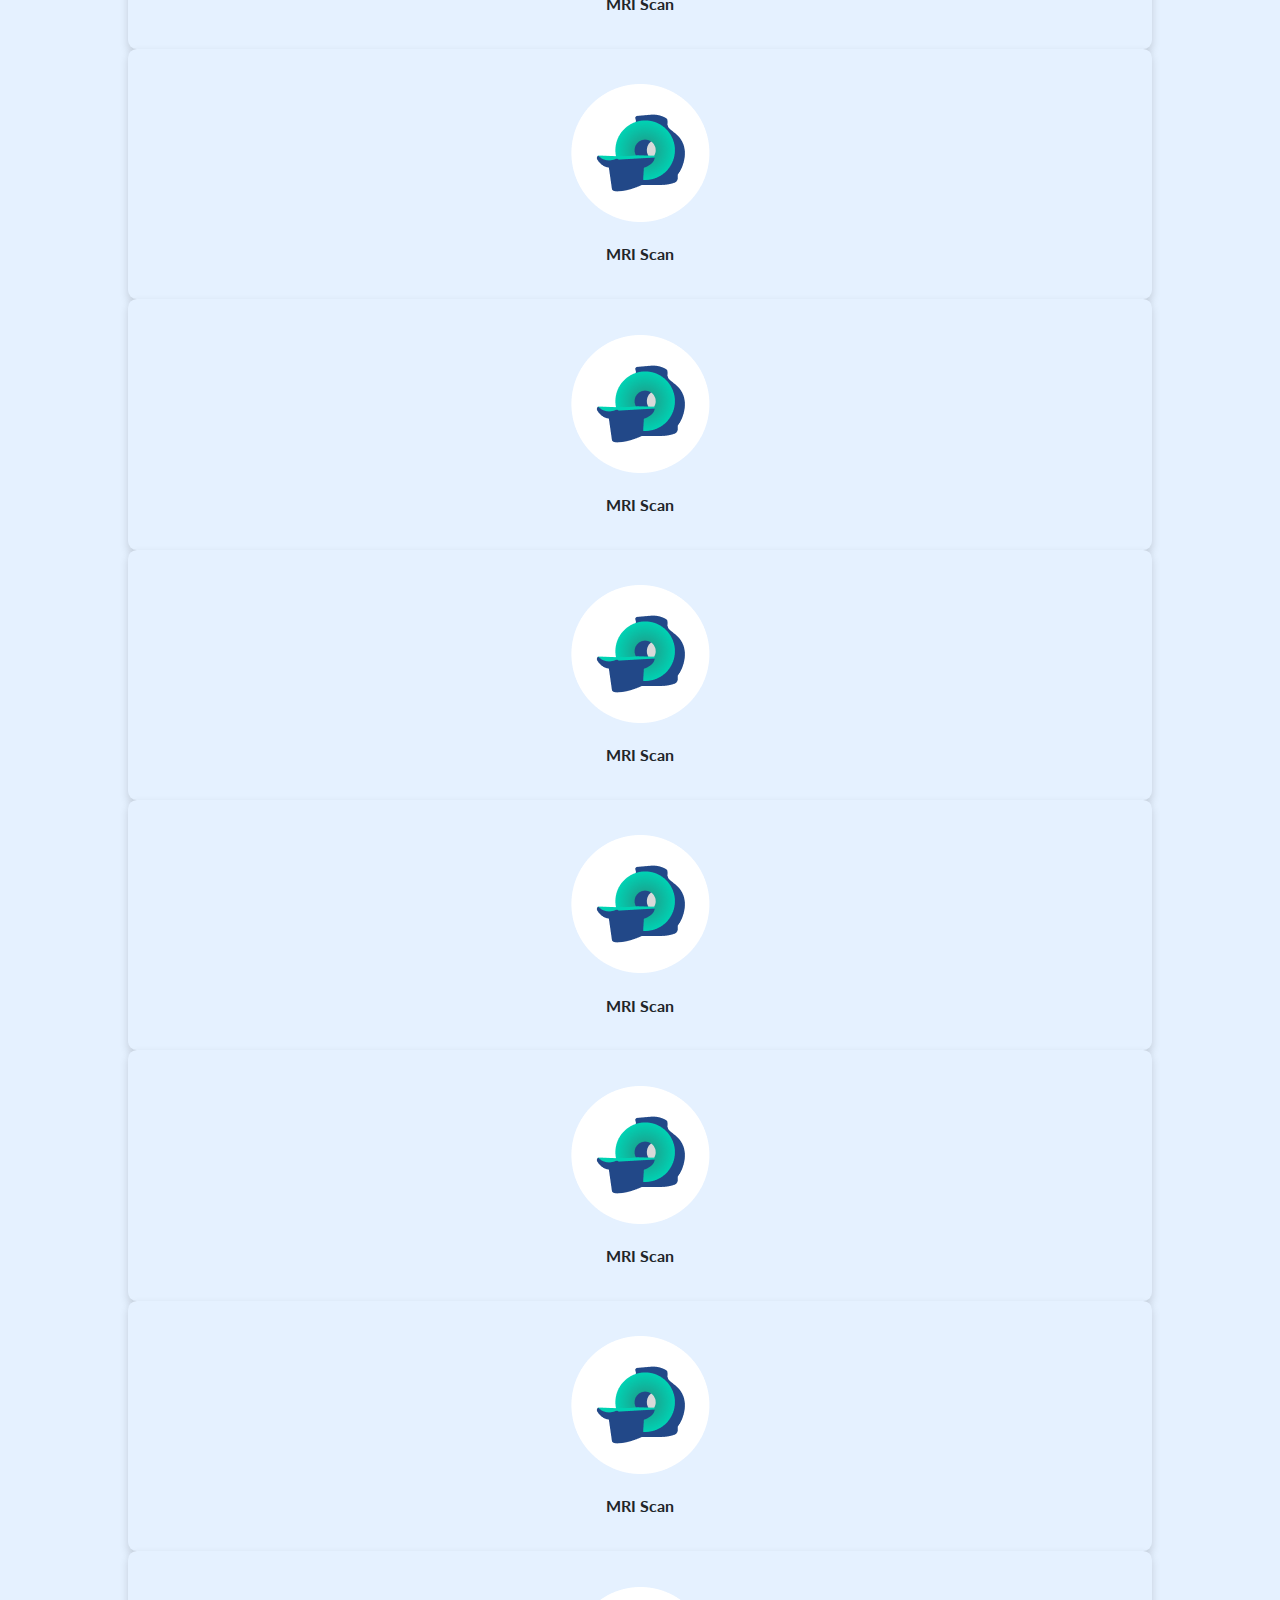
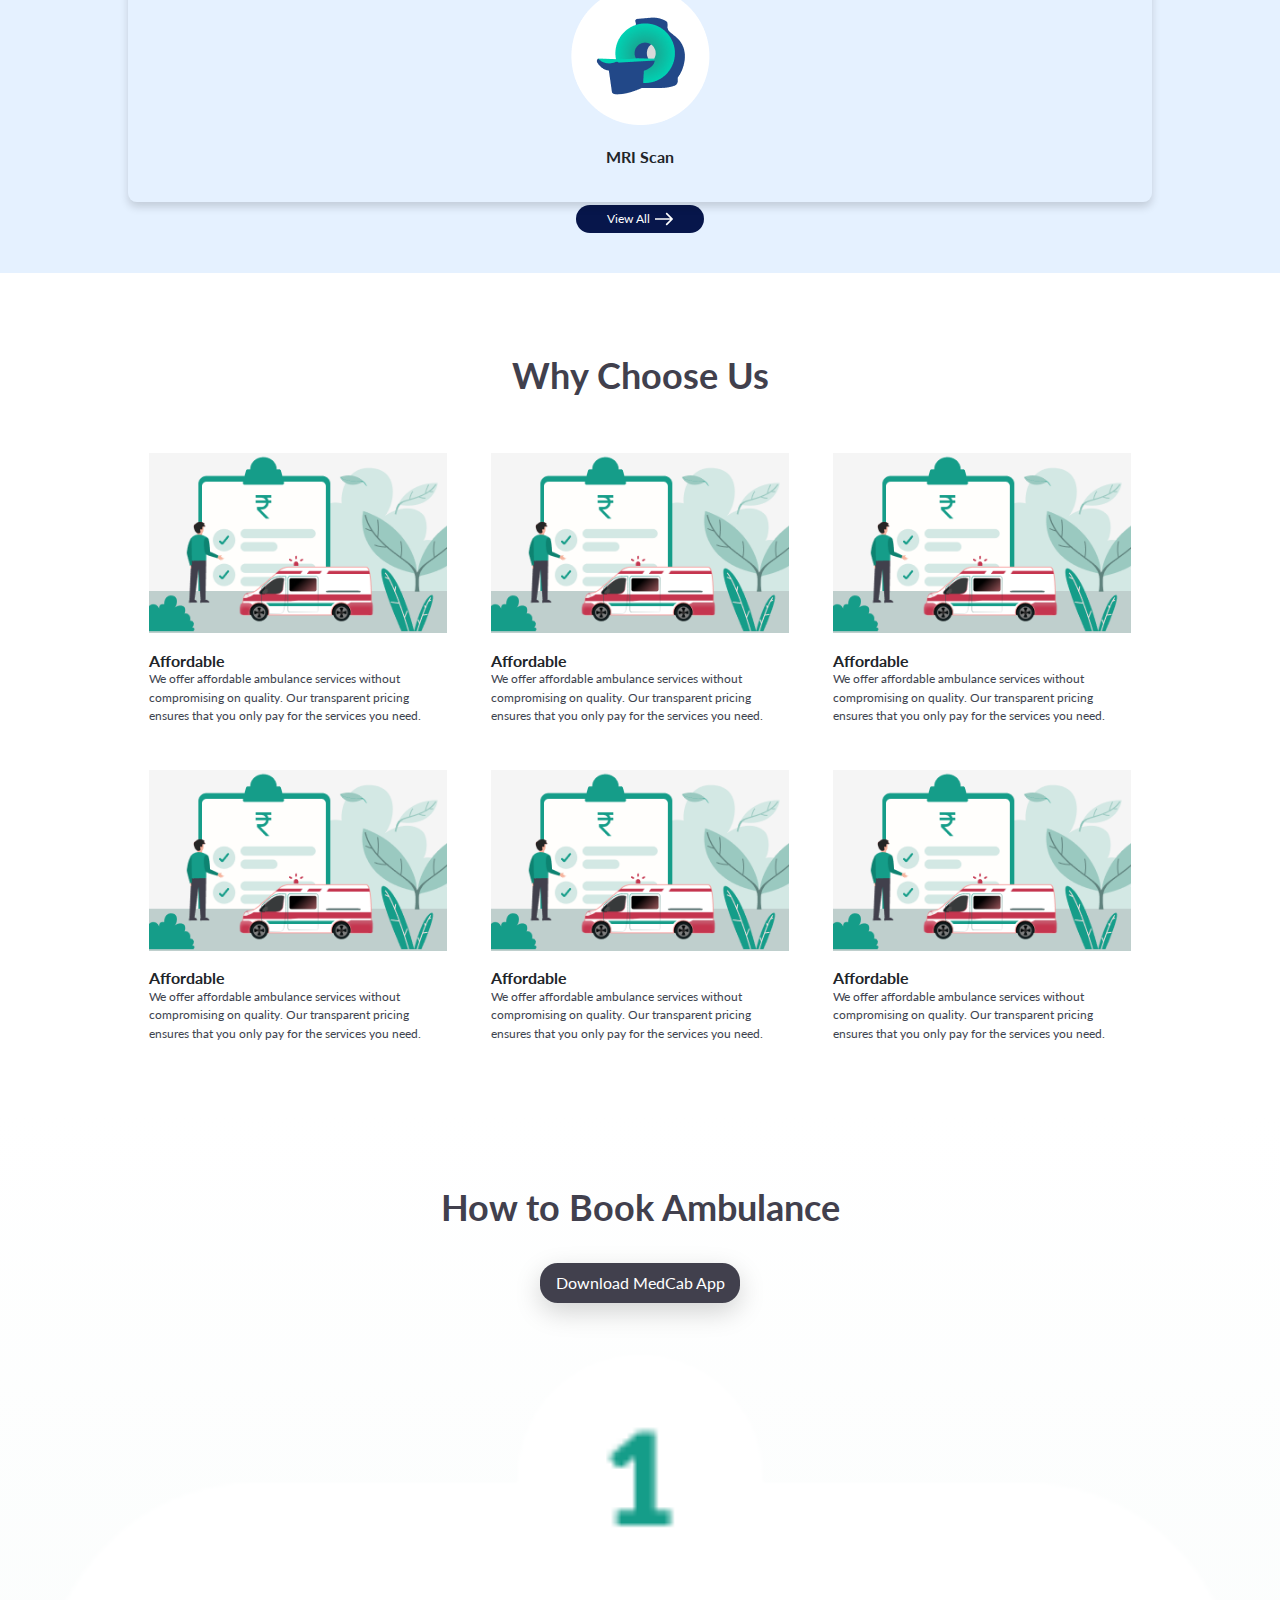
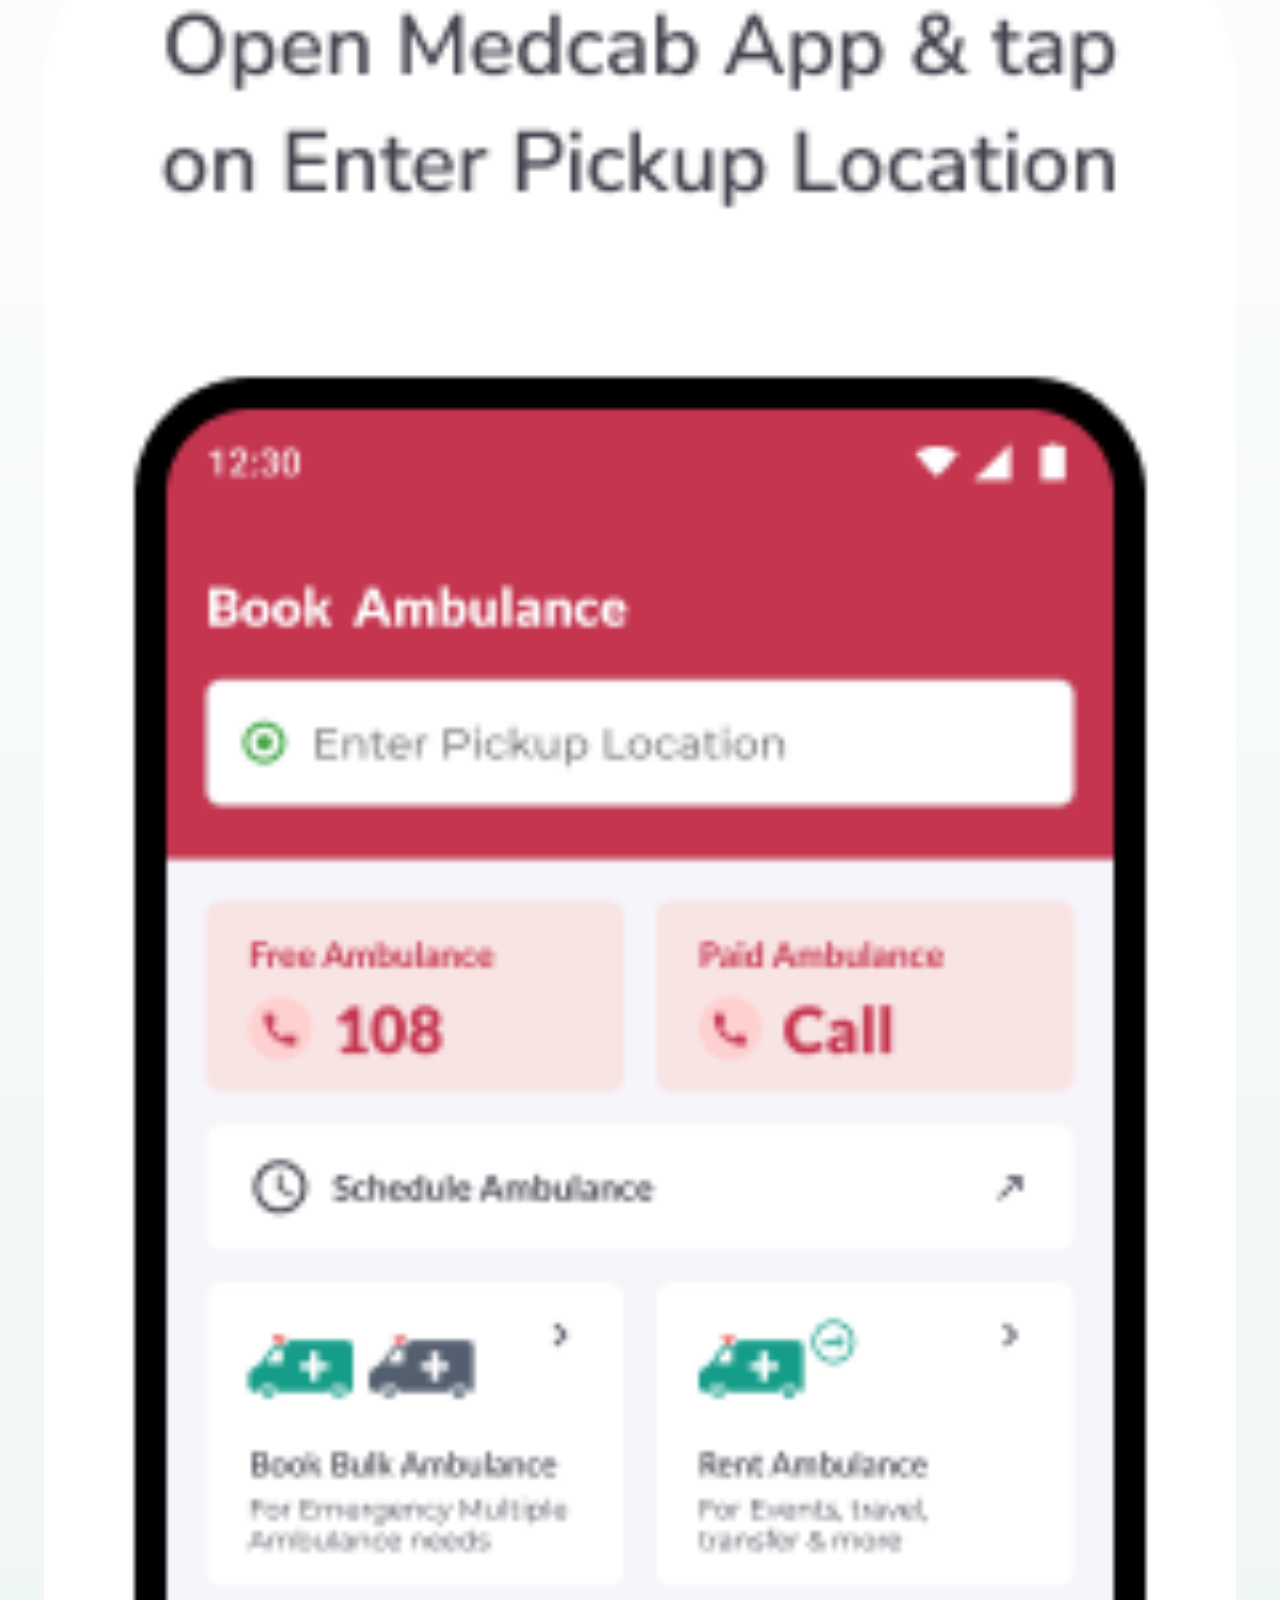
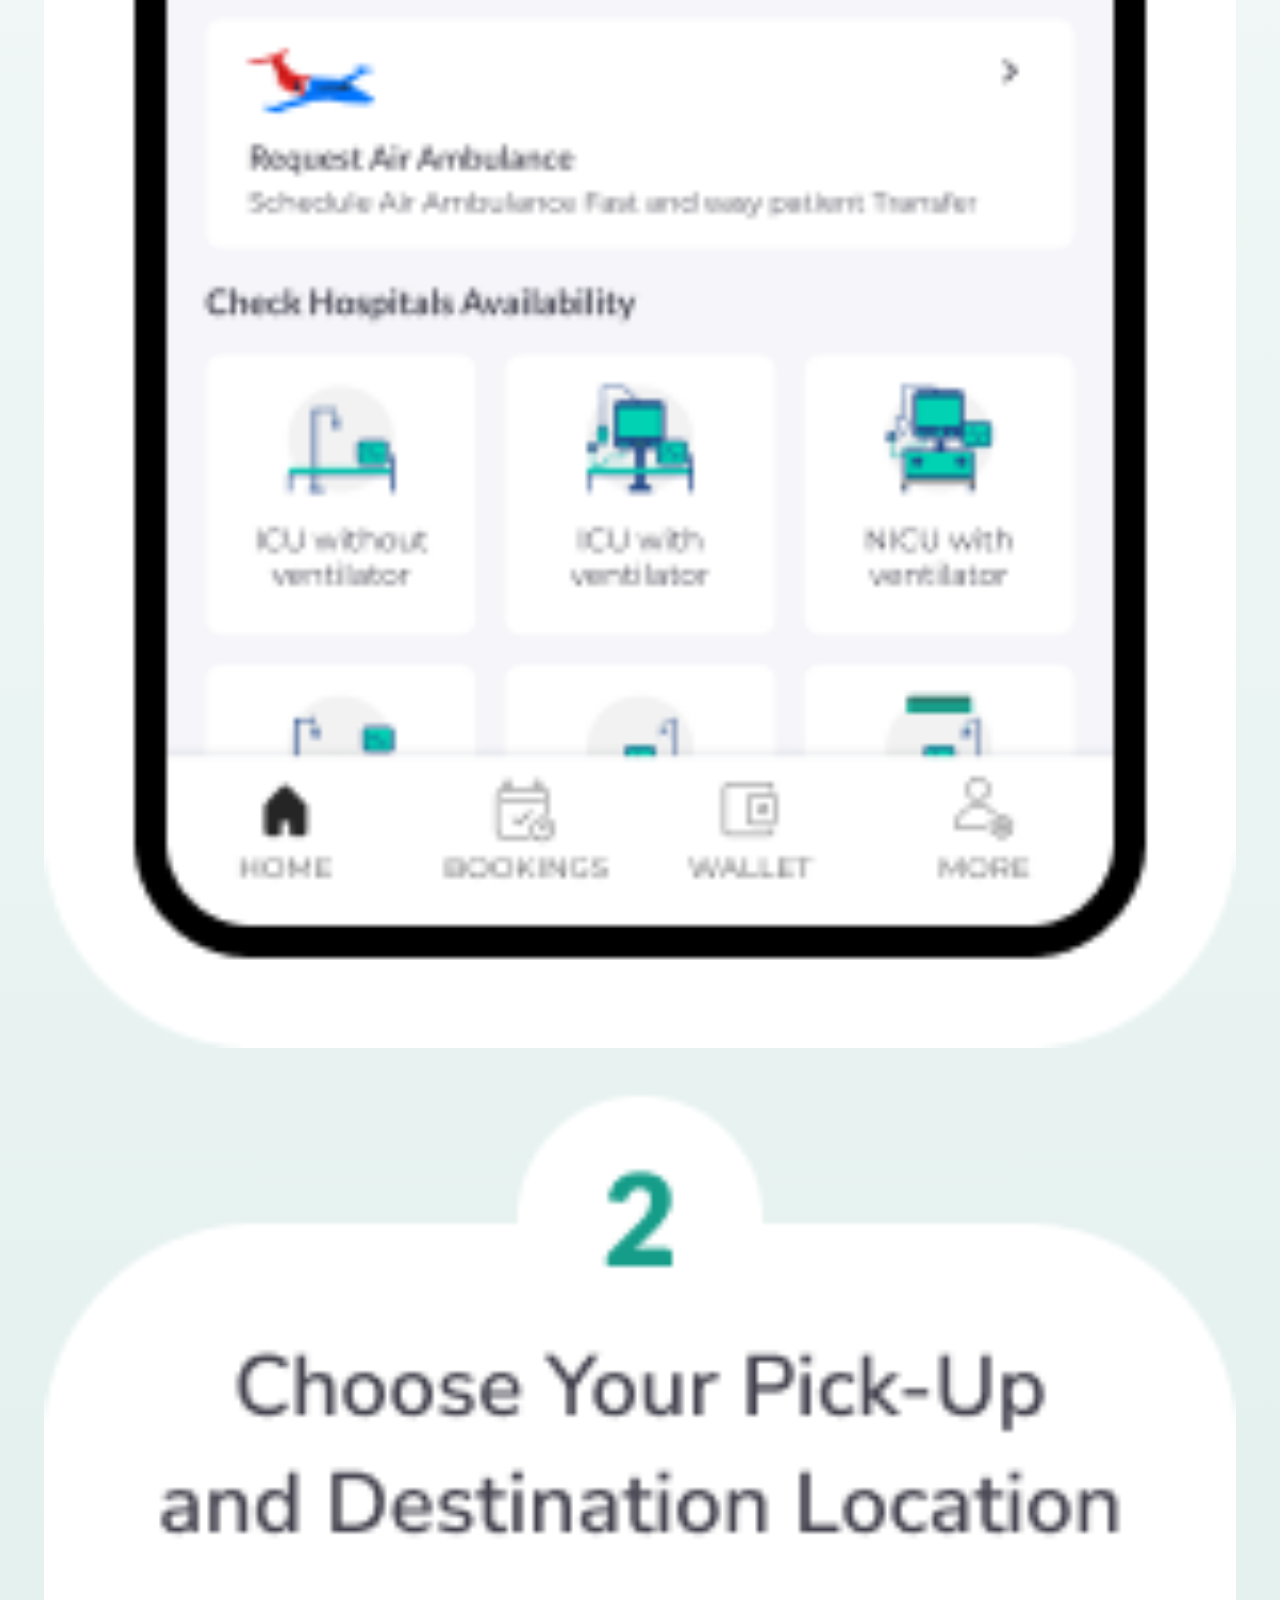
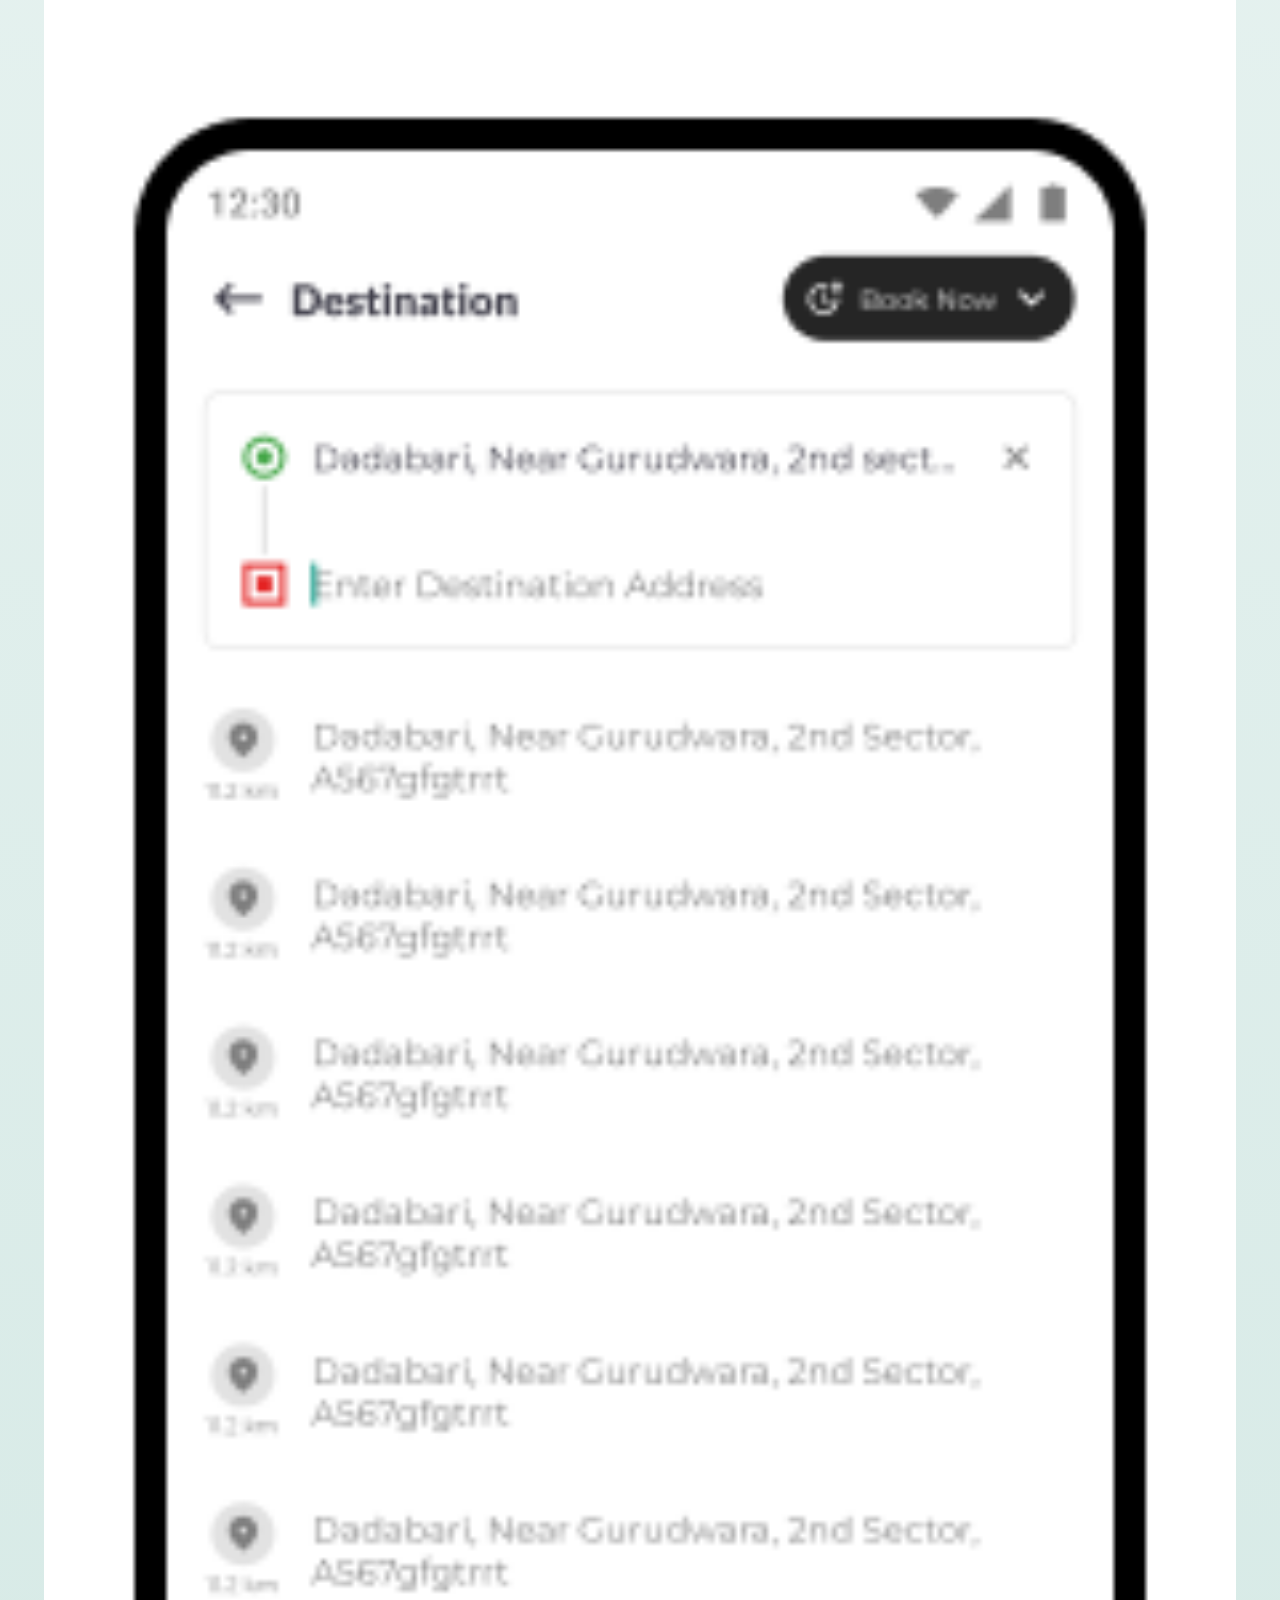
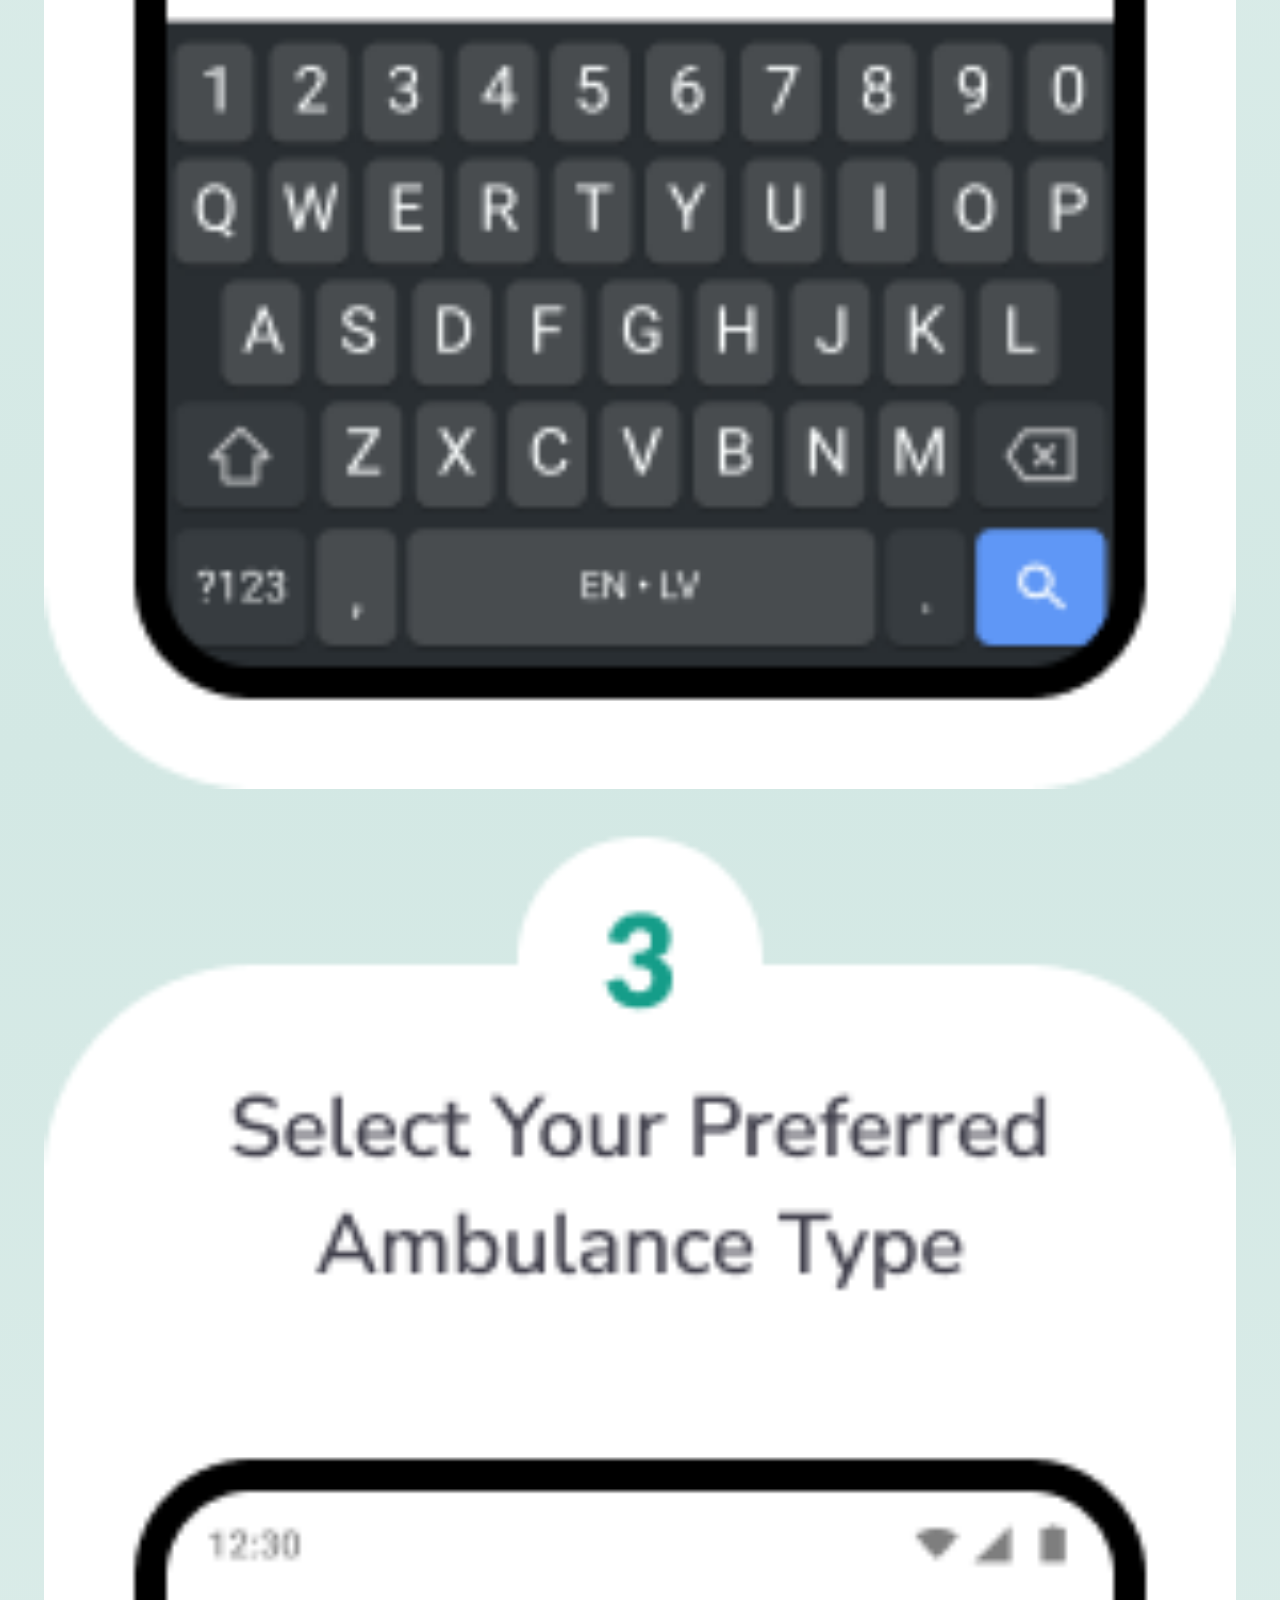
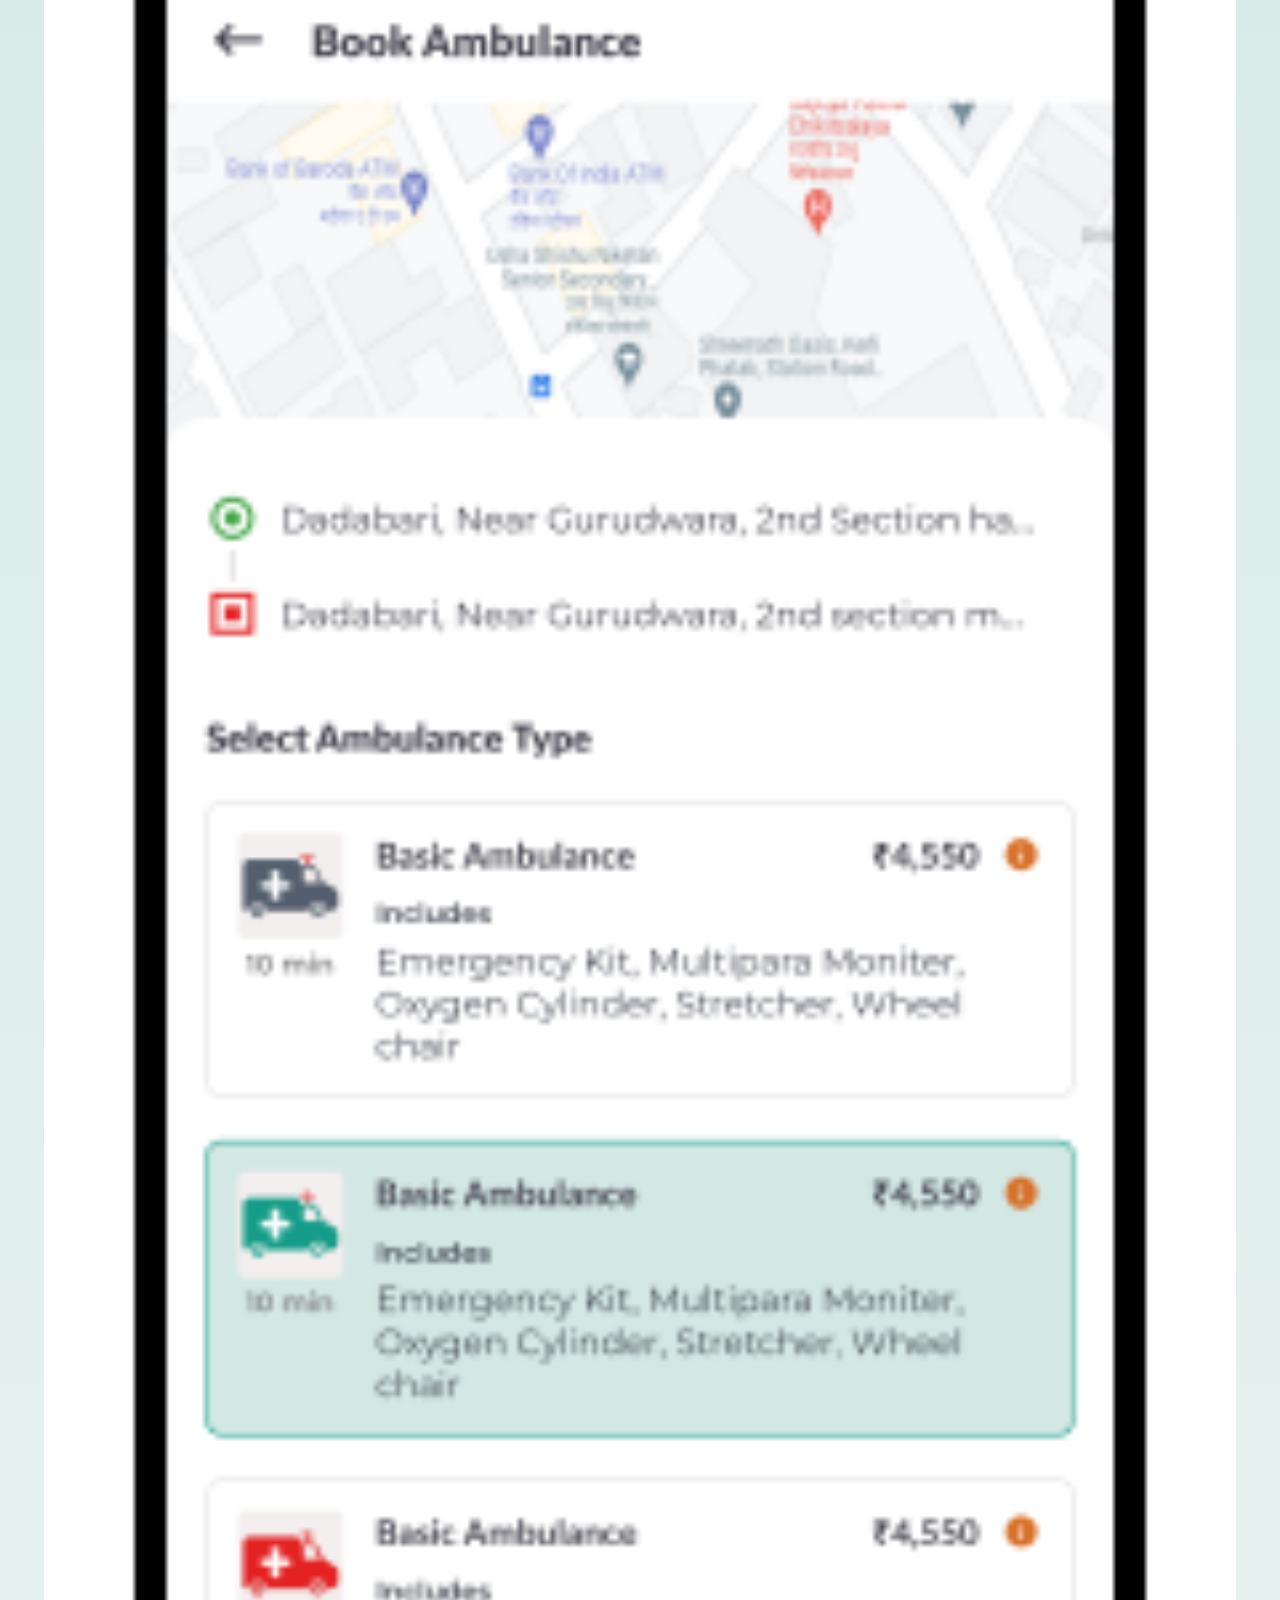
==== commit 1fb59984: "commit" ====
--- a/index.html
+++ b/index.html
@@ -380,7 +380,7 @@
     </section>
 
     <!-- Check Hospital Availability -->
-    <div class="hospital-availability mt-5 d-flex justify-content-center">
+    <div class="hospital-availability d-flex justify-content-center">
       <div class="facilities gap-3">
         <div class="label mb-3">
           <h1 class="main-heading">Check Hospital Availability</h1>
--- a/styles/our-services.css
+++ b/styles/our-services.css
@@ -159,6 +159,9 @@
     width: 80%;
     padding: 2em;
   }
+  .our-servicesCards .our-servicesCard .service-icons{
+    margin: 2em 0;
+  }
 }
 @media all and (max-width: 380px) {
   .our-services .our-servicesCard {
--- a/styles/hospital-availability.css
+++ b/styles/hospital-availability.css
@@ -1,5 +1,6 @@
 .hospital-availability {
   background-color: #e5f1ff;
+  margin-top: 5em;
 }
 .hospital-availability .facilities {
   /* border: 1px solid black; */
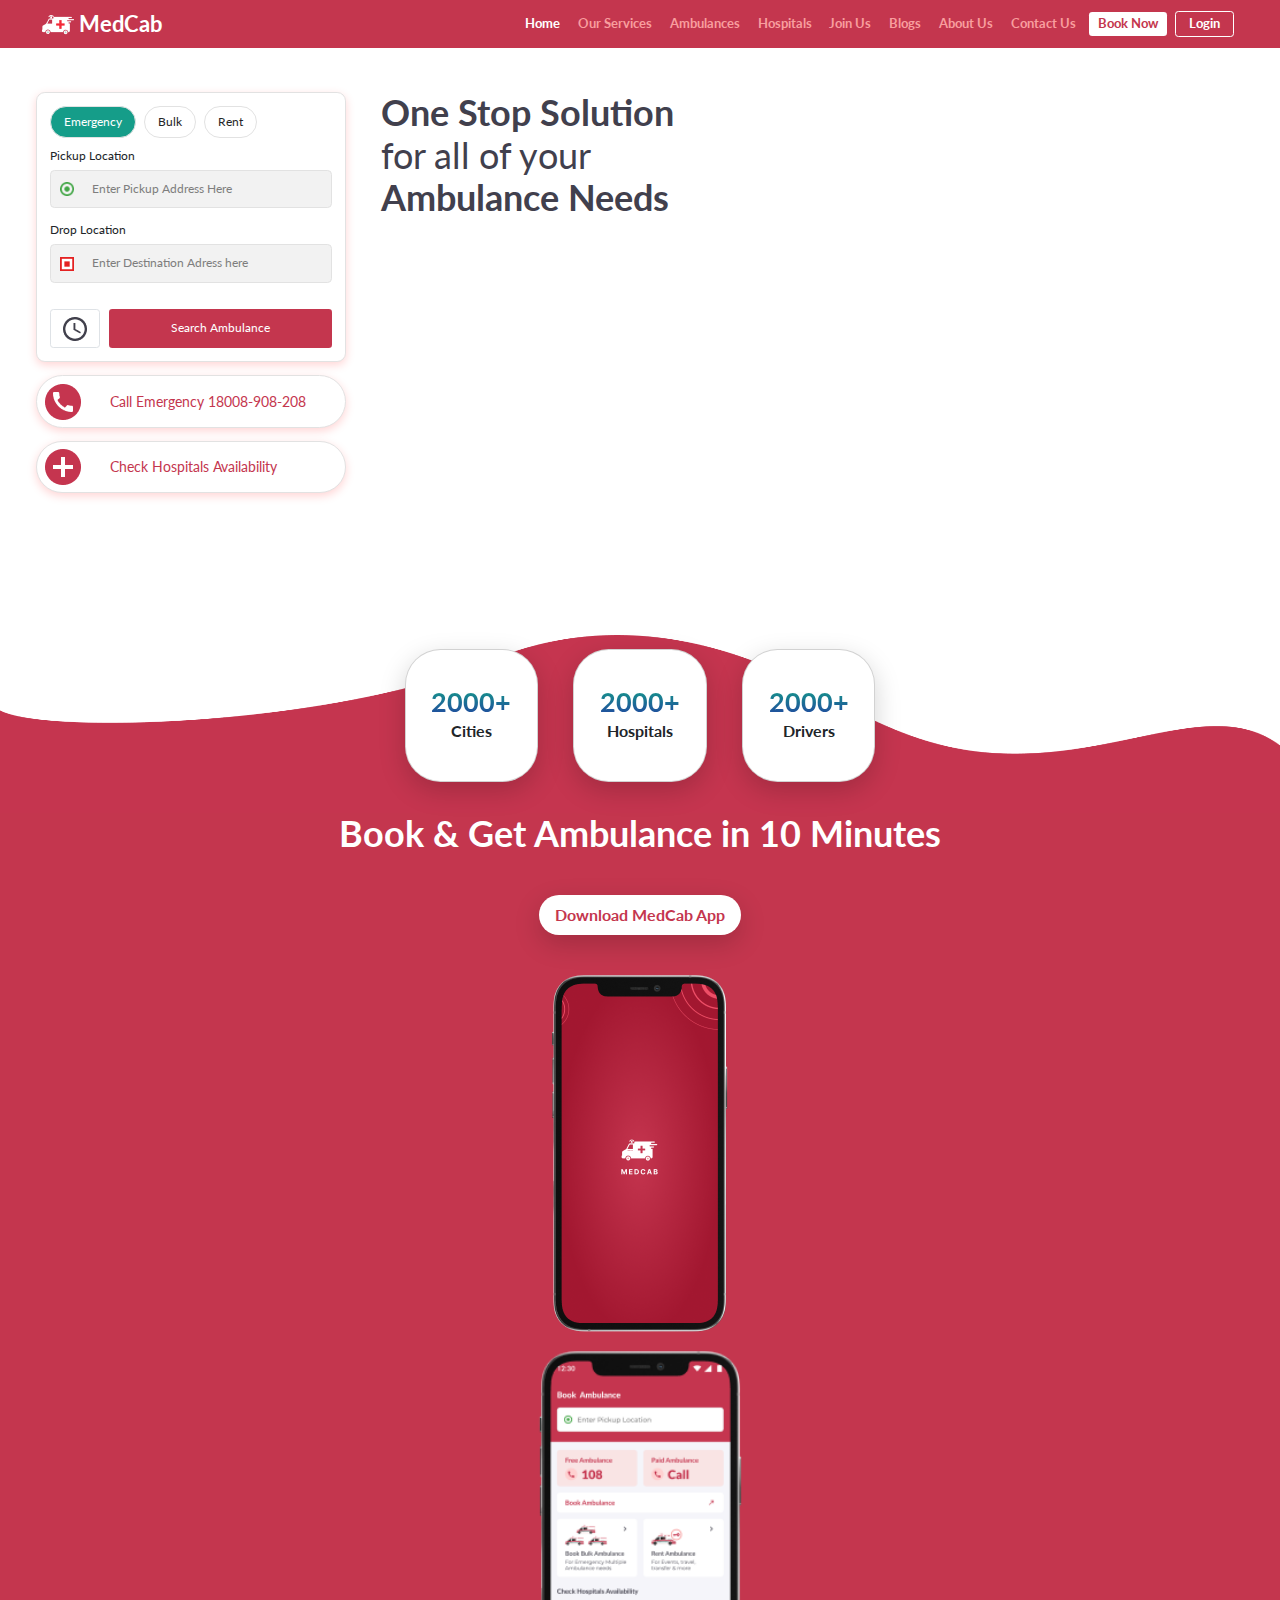
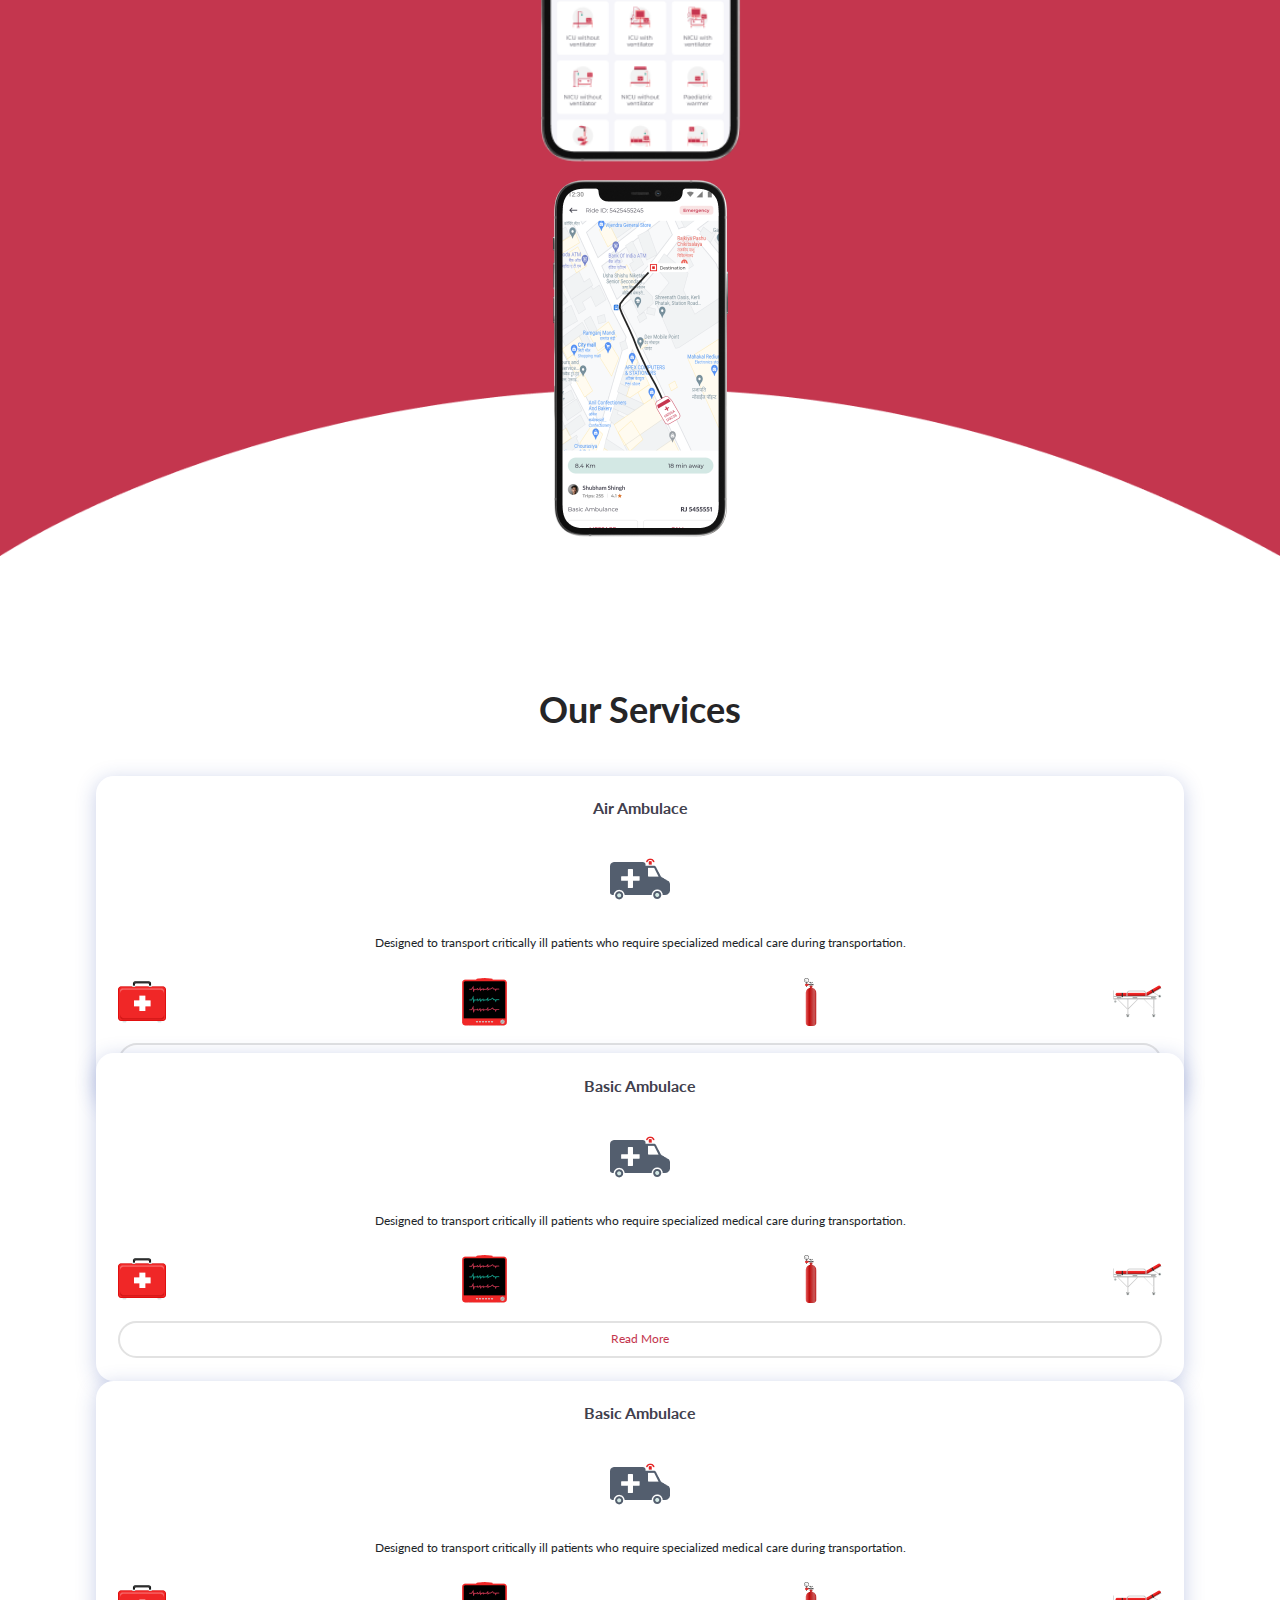
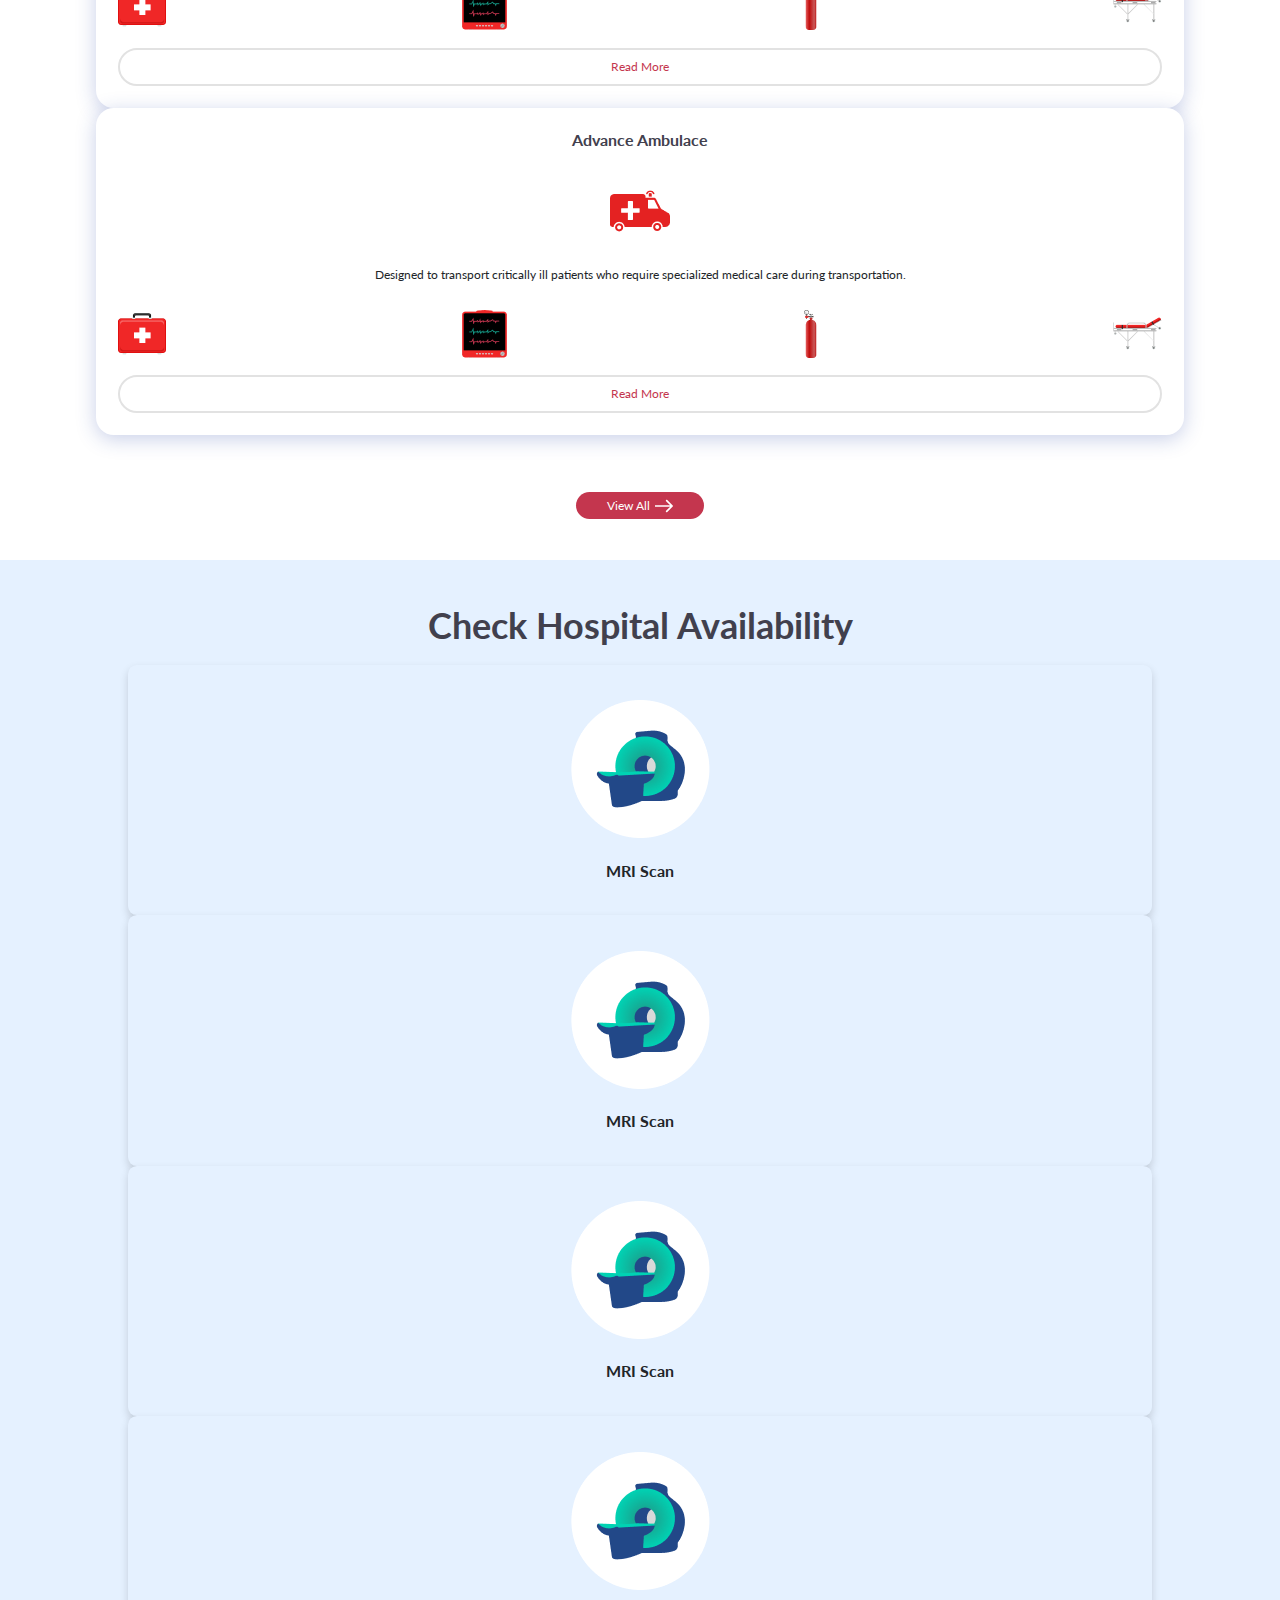
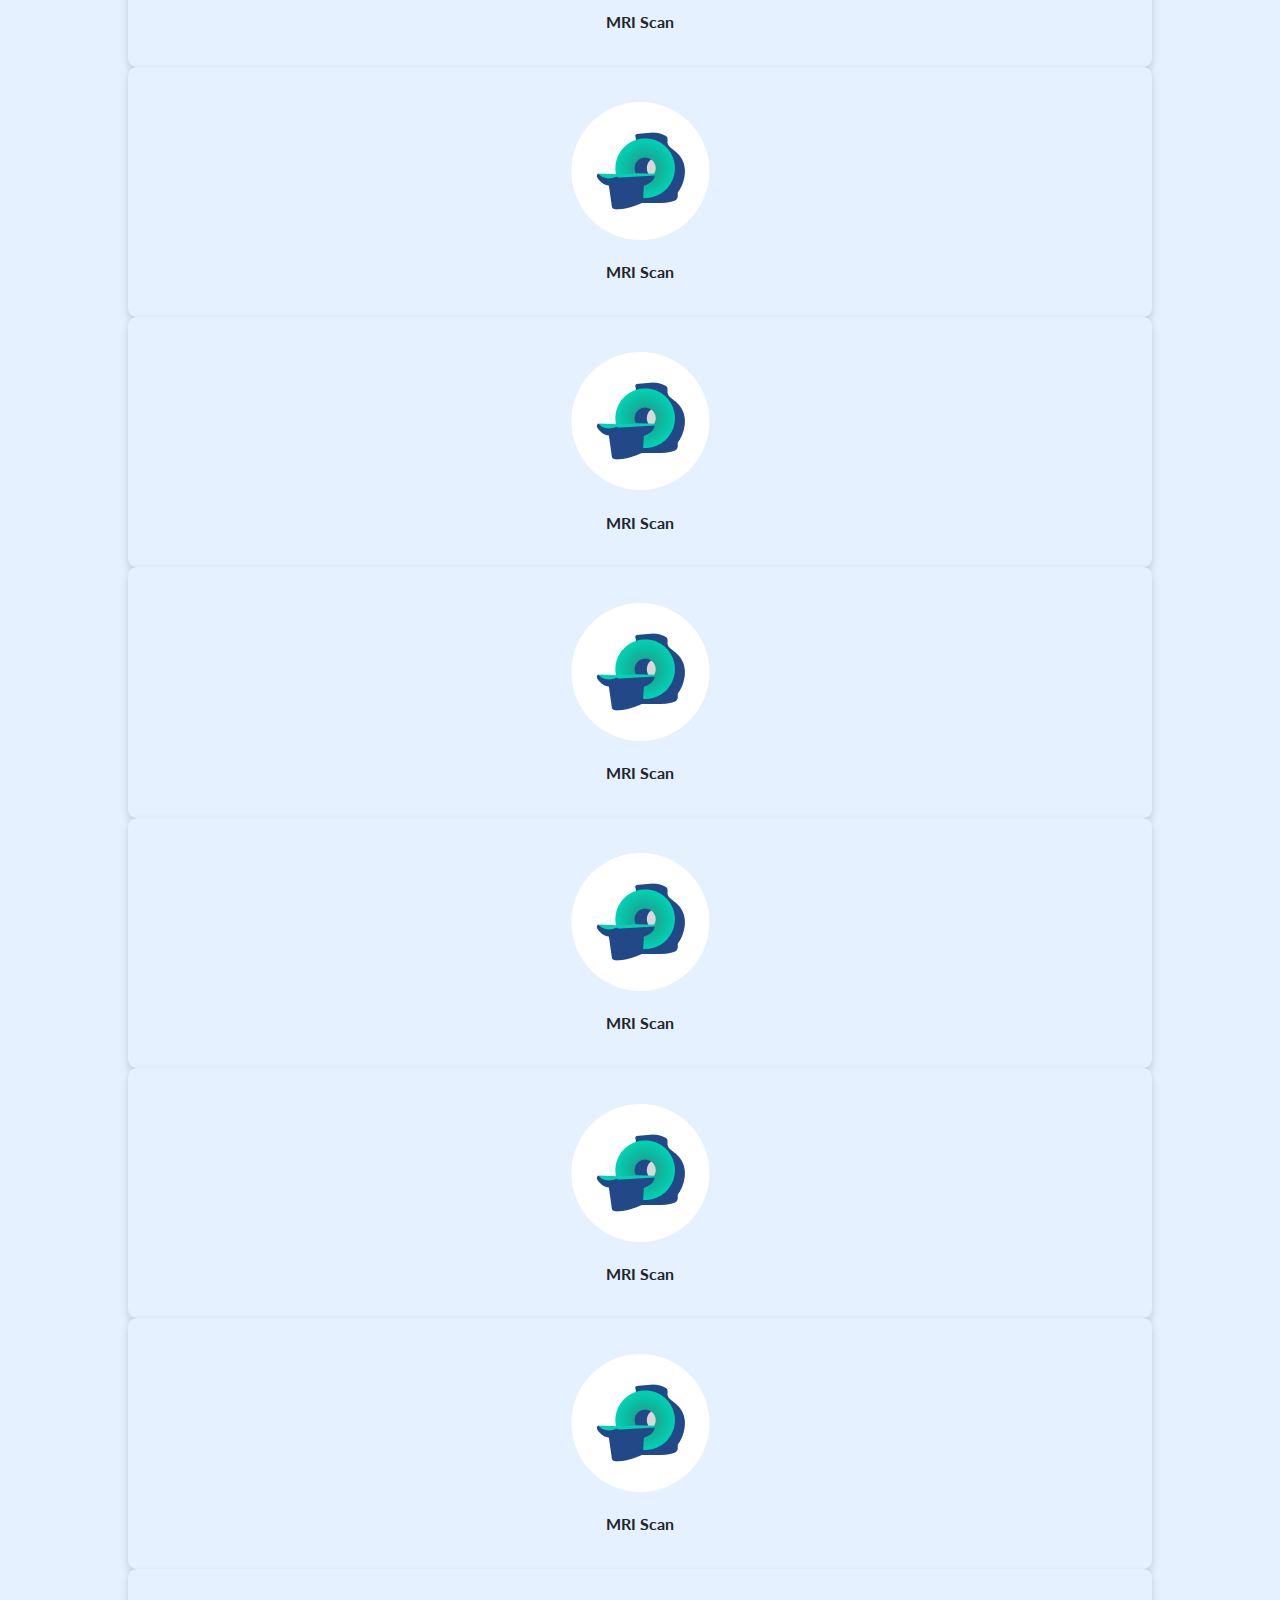
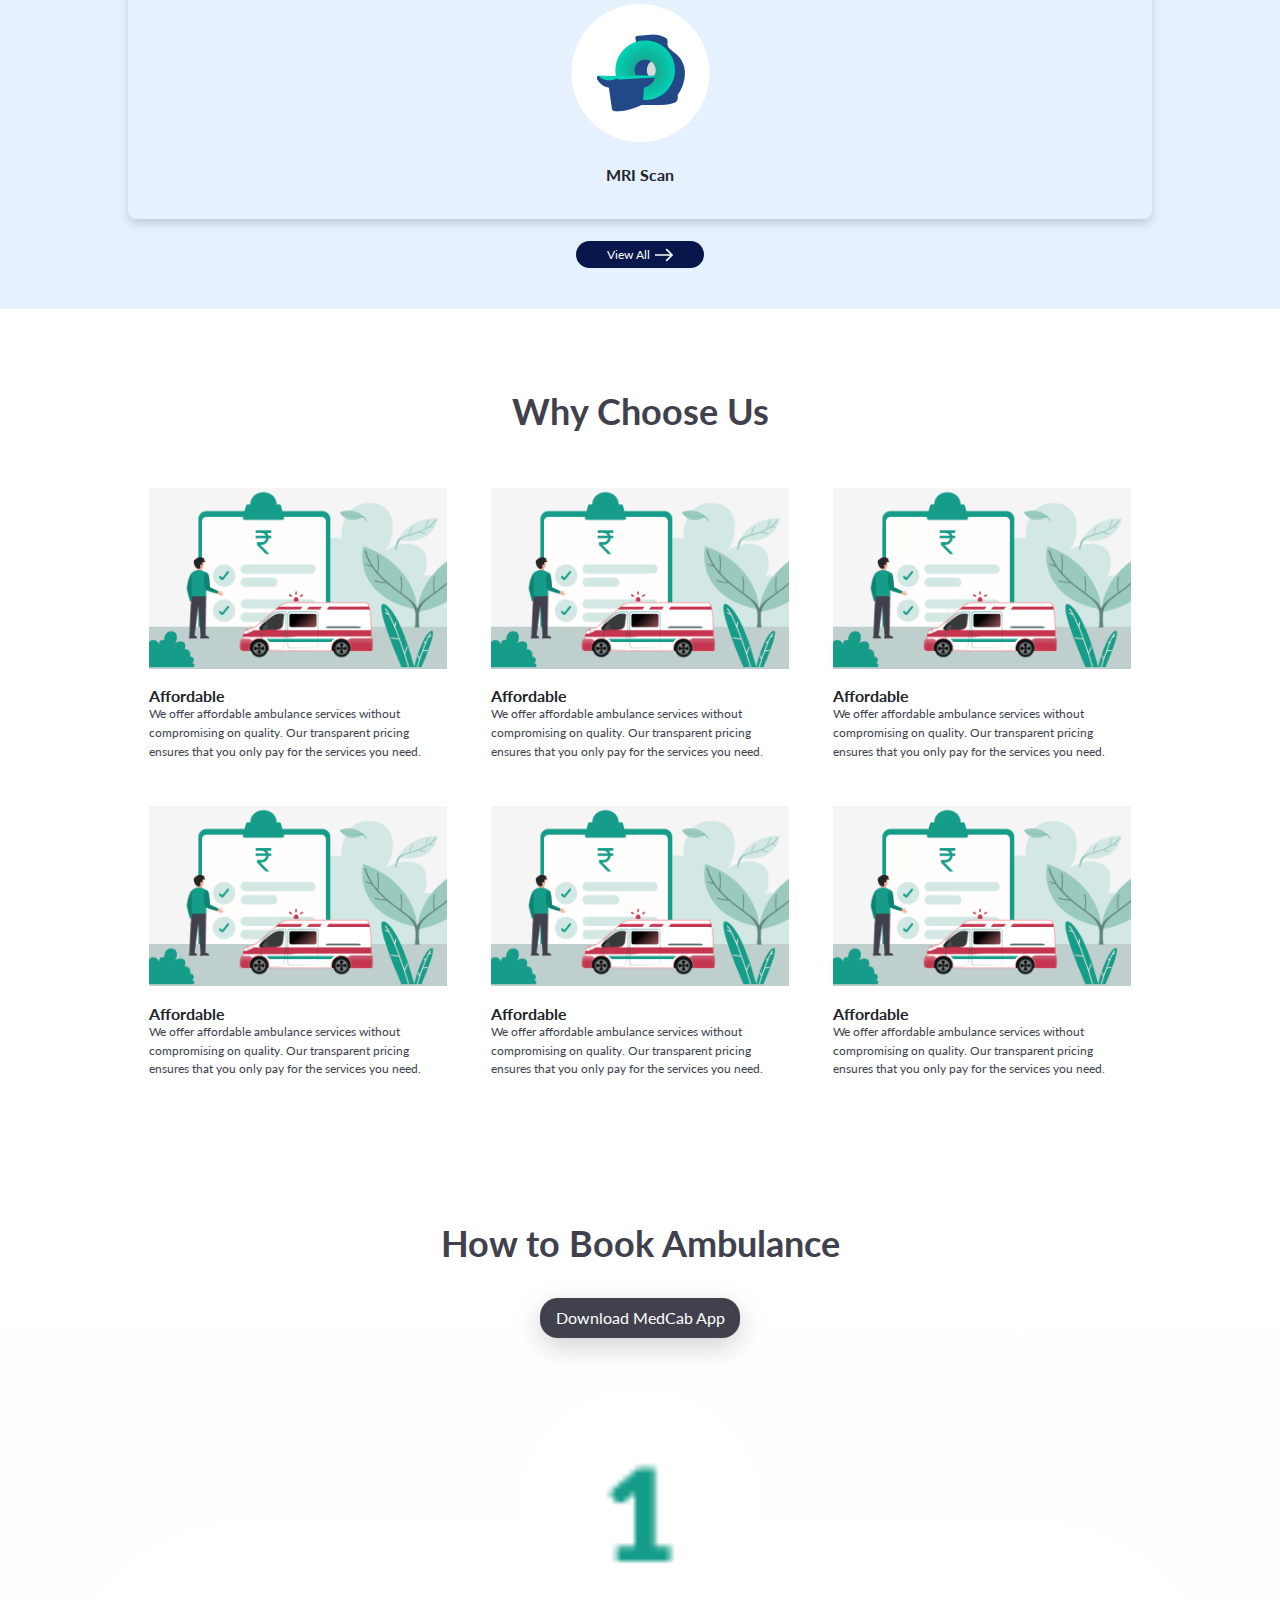
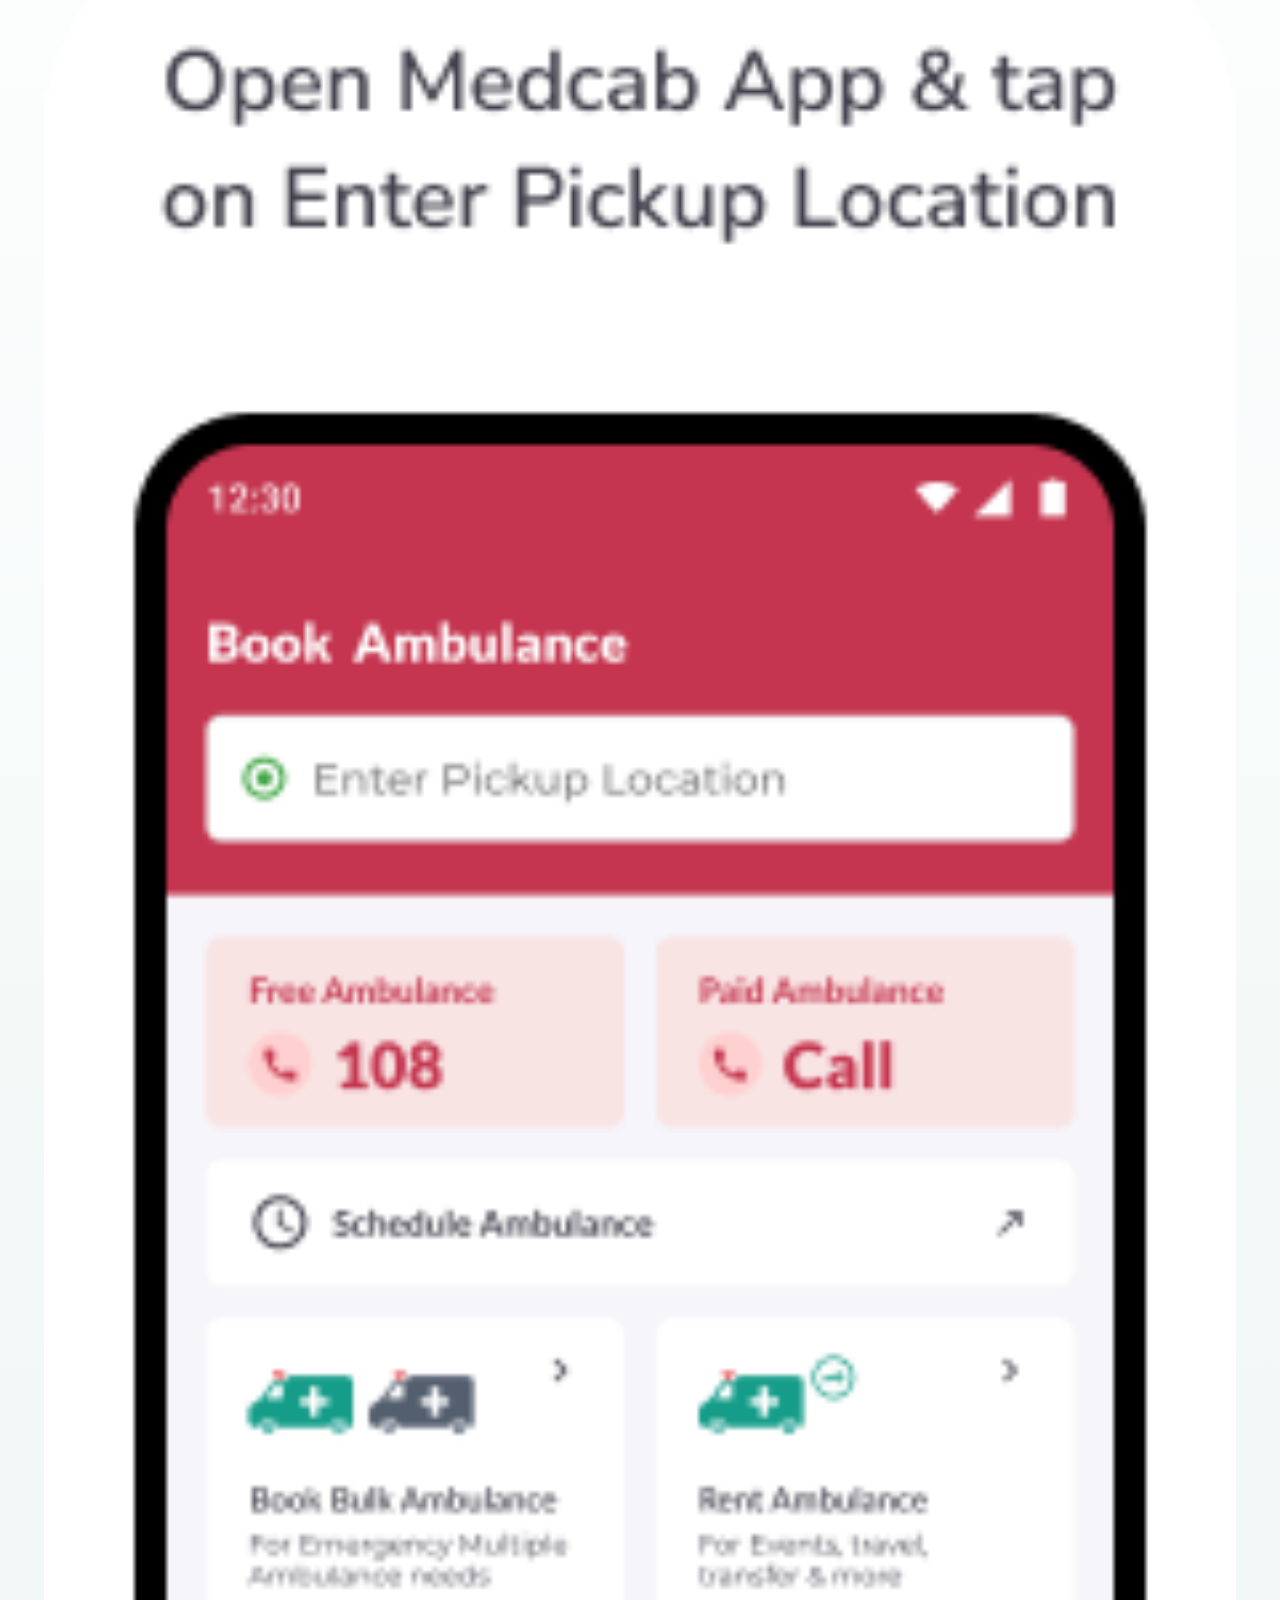
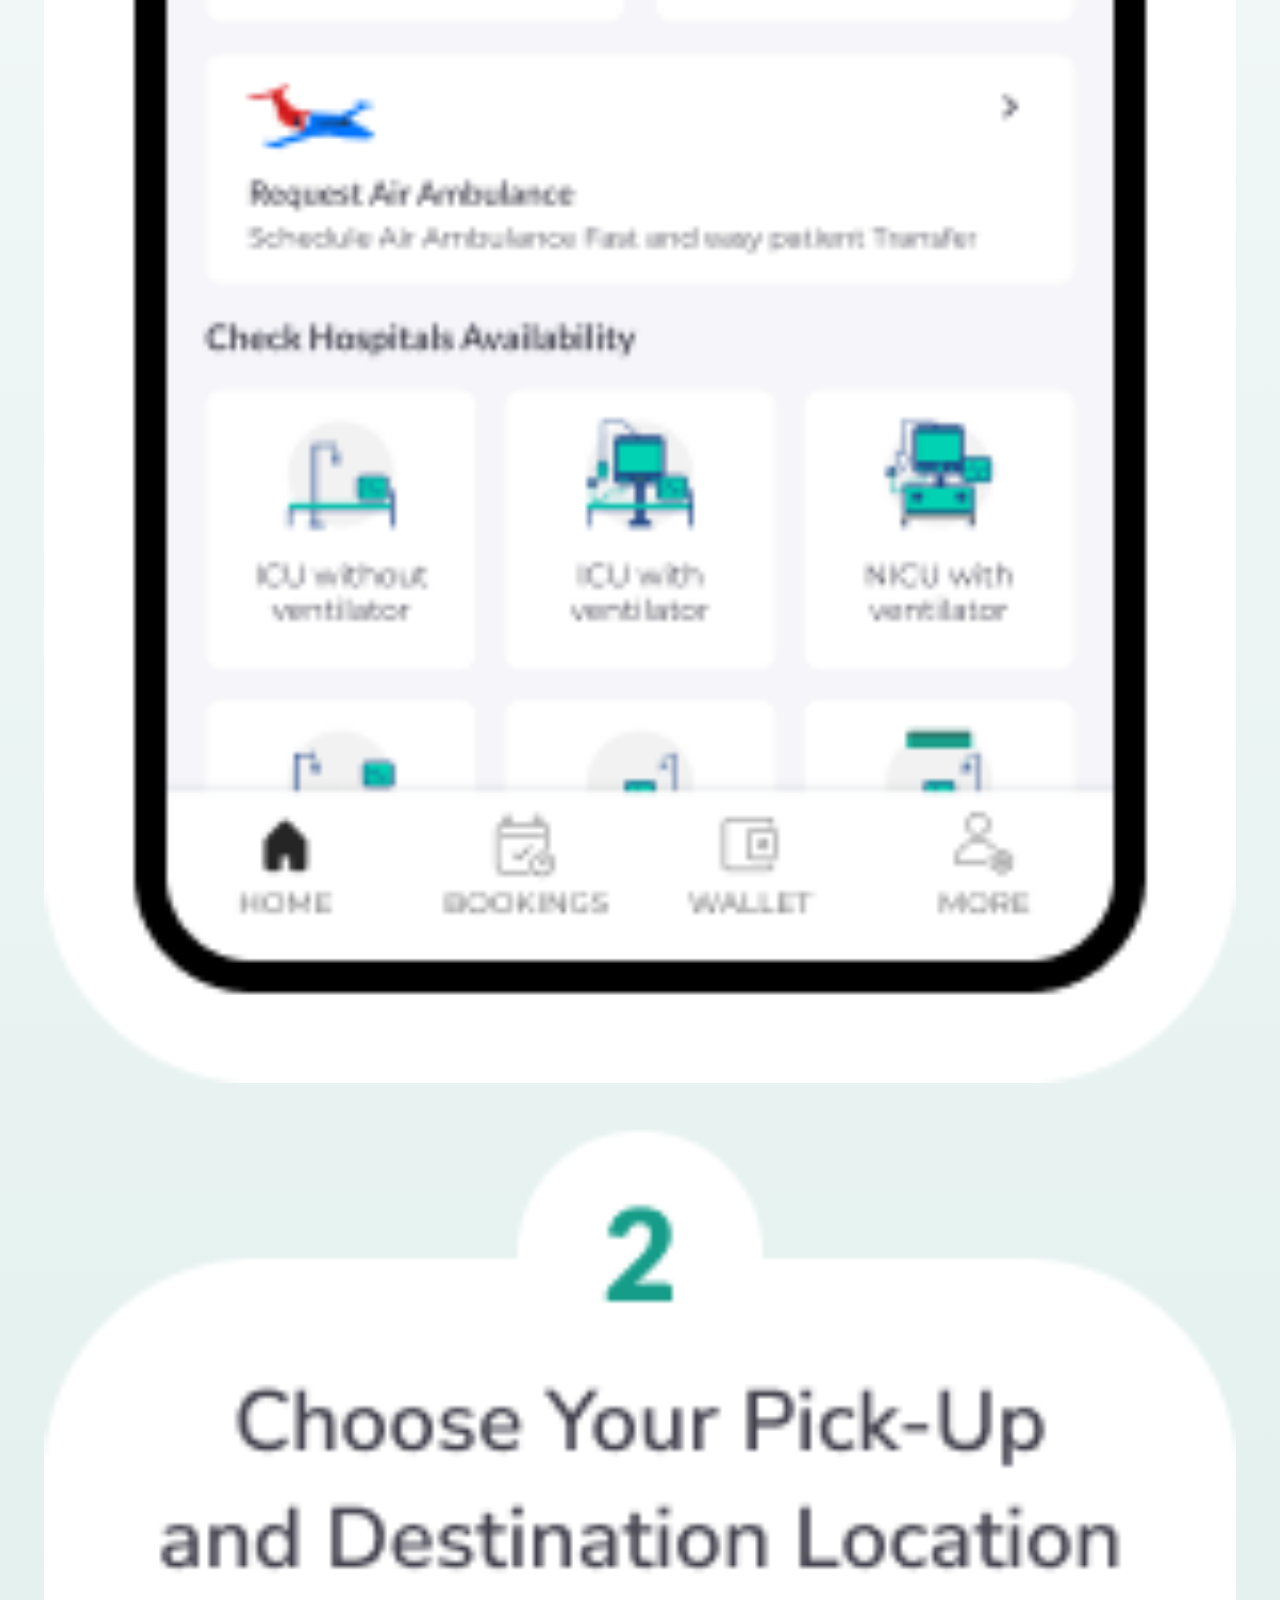
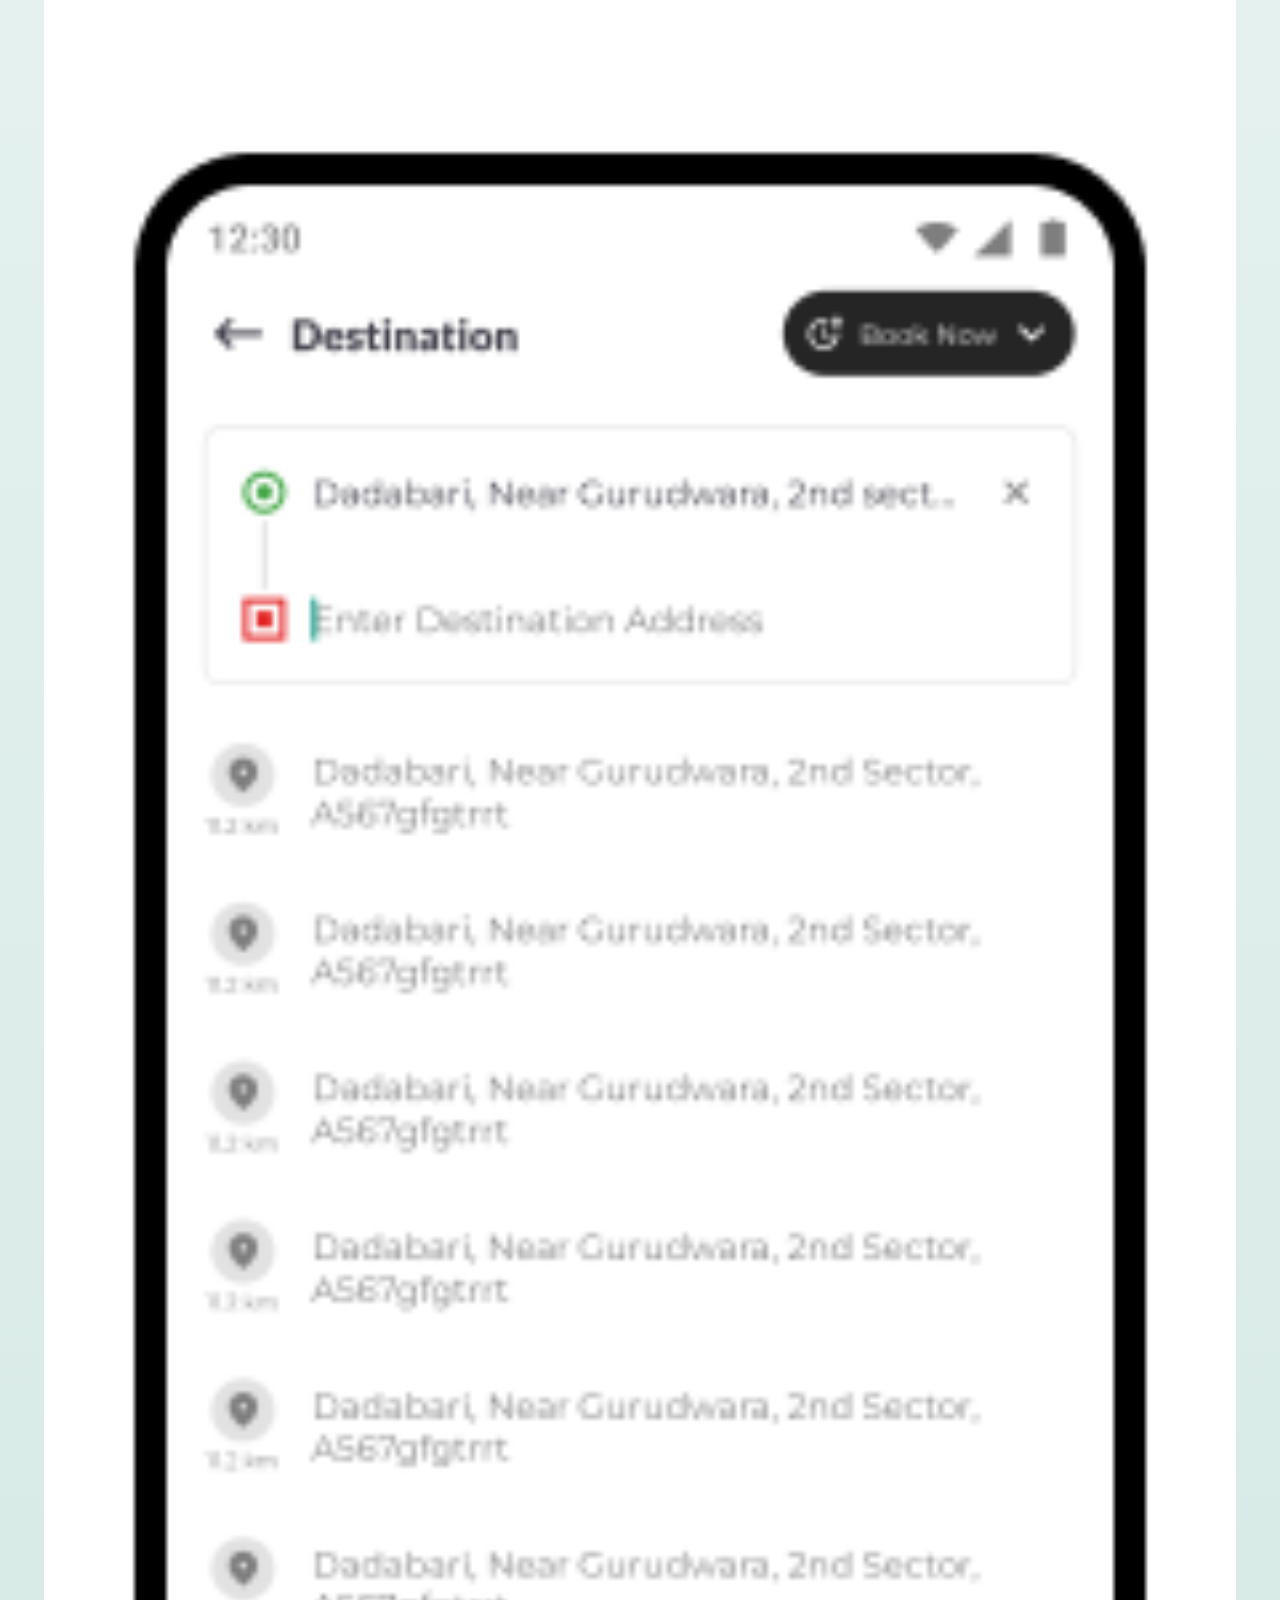
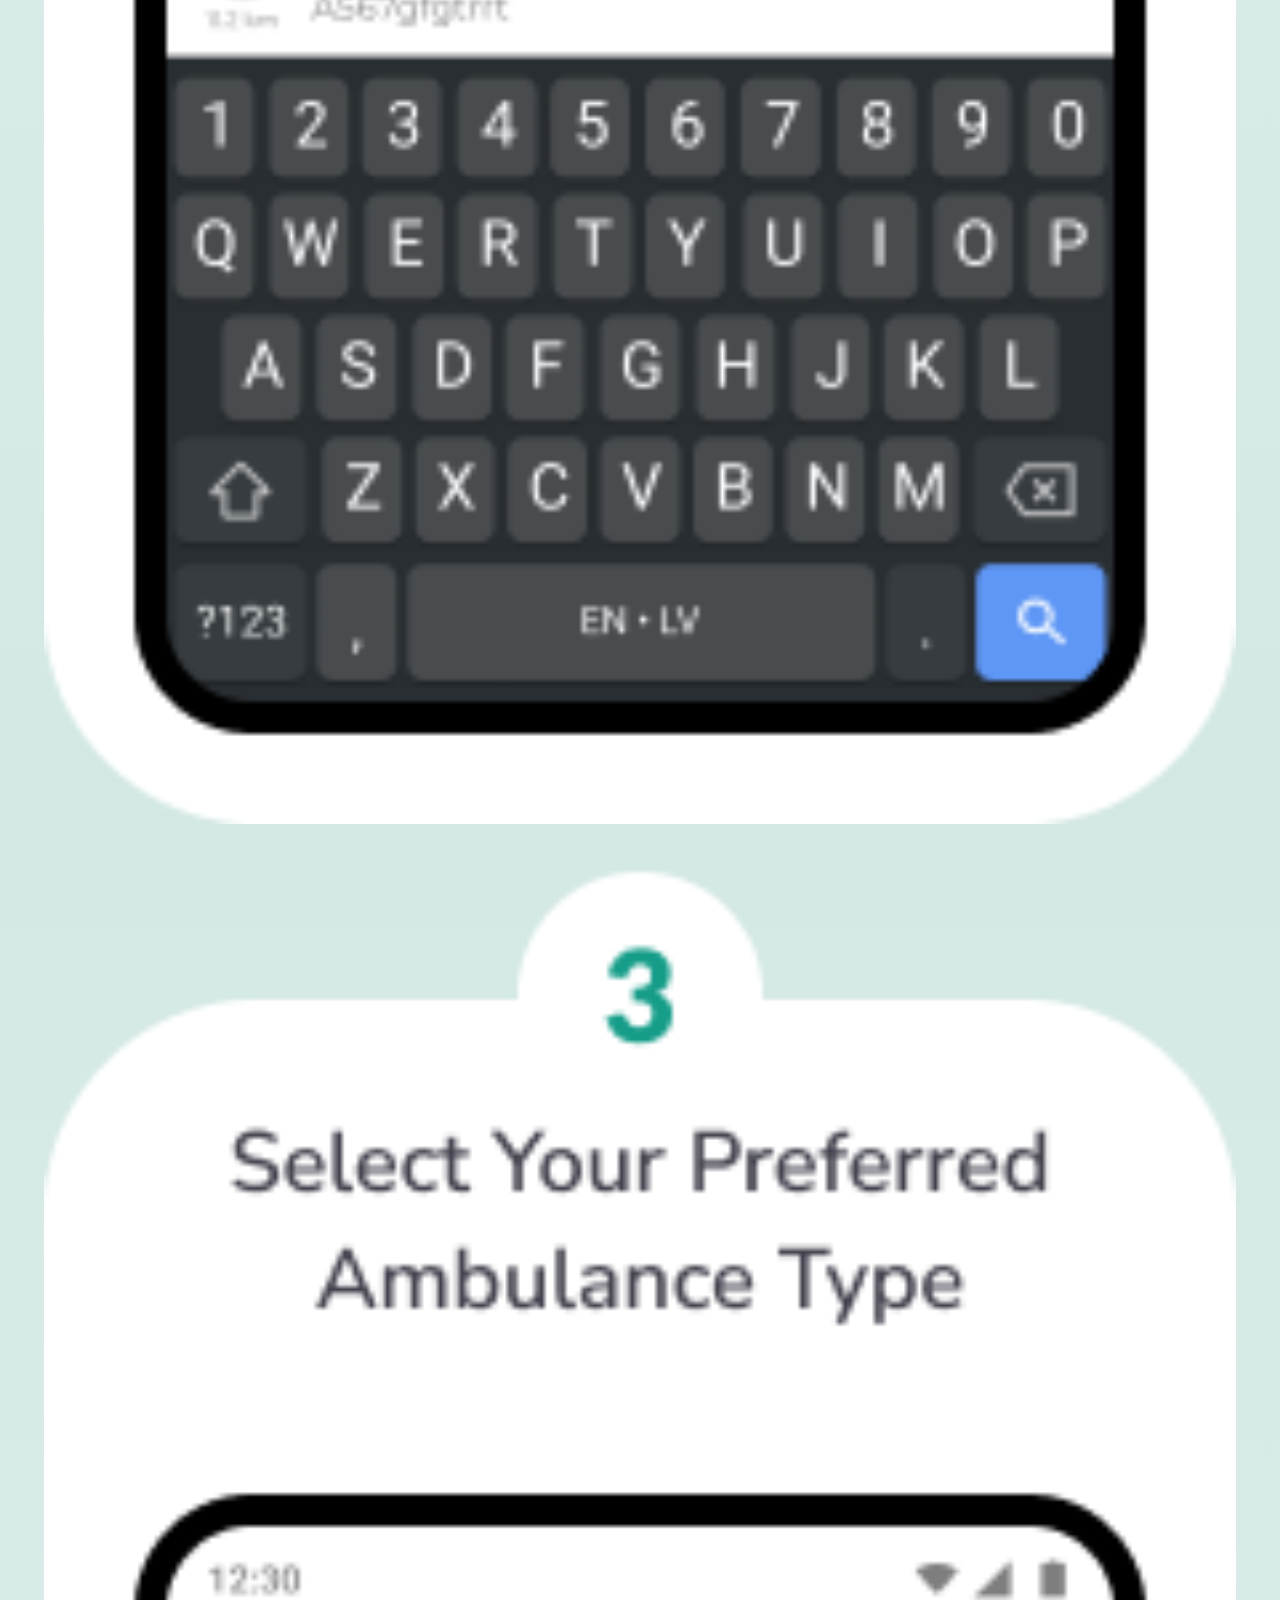
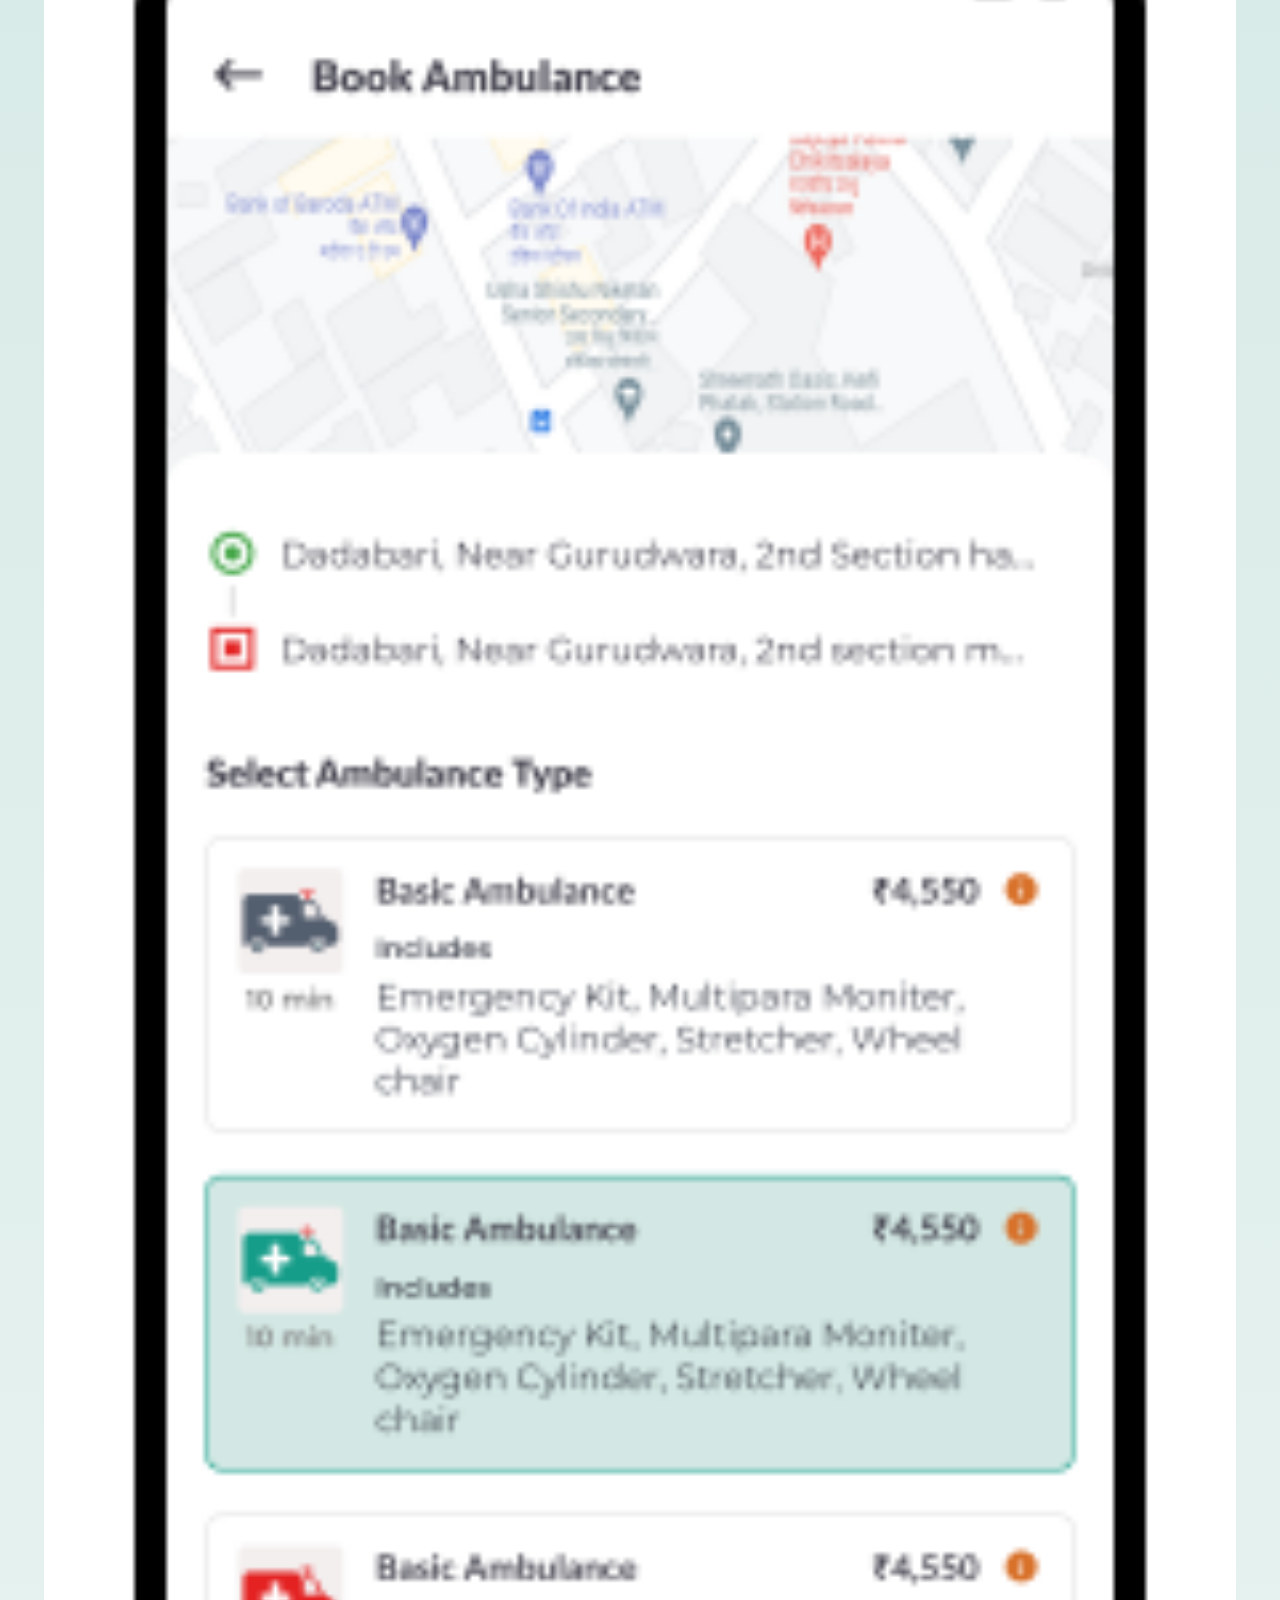
==== commit 6e0a65b5: "something" ====
--- a/index.html
+++ b/index.html
@@ -760,171 +760,7 @@
       </div>
     </section>
 
-    <!-- footer -->
-    <!-- 
-  <footer class="footer px-5 py-5">
-    <section class="d-flex flex-column align-items-center">
-      <div class="cityNames d-flex flex-column w-100 py-2 border-bottom ">
-        <div class="d-flex justify-content-between w-100">
-
-
-          <div class="cities d-flex flex-column w-100">
-            <div id="hideShow">
-              <p><span>
-                  <h6>AVAILABLE IN</h6>
-                </span>City Name | City Name | City Name | City Name | City Name | City Name | City Name
-                | City
-                Name
-                | City Name | City Name | City Name | City Name | City Name | City Name | City Name |
-                City Name | City Name | City Name | City Name | City Name | City Name | City Name | City
-                Name
-                | City Name | City Name | City Name | City Name | City Name | City Name | City Name |
-                City Name | City Name | City Name | City Name | City Name</p>
-            </div>
-
-
-
-            <button onclick="show()" id="hideShowBtn" class="btn text-white shadow-none" type="button"
-              data-bs-toggle="collapse" data-bs-target="#cityCollapse" aria-expanded="false"
-              aria-controls="cityCollapse">Show
-              more</button>
-          </div>
-        </div>
-      </div>
-      <div class="bookAmbulance d-flex flex-column align-items-center py-2 w-100 border-bottom">
-        <div>
-          <h6>BOOK AMBULANCE</h6>
-        </div>
-        <div class="text-center">
-          <a href="">Basic Ambulace |</a>
-          <a href="">Advance Ambulace |</a>
-          <a href="">ICU Ambulace |</a>
-          <a href="">E-Ambulace |</a>
-          <a href="">Medical First Responder |</a>
-          <a href="">Rent Ambulace |</a>
-          <a href="">Bulk Ambulace</a>
-        </div>
-      </div>
-      <div class="info w-100 d-flex flex-column py-2 border-bottom">
-        <div class="show mb-2">
-          <div class="infoCard">
-            <h6>INFO</h6>
-            <p>Privacy Policy</p>
-            <p>Refund Policy</p>
-            <p>Cancellation Policy</p>
-            <p>Guidelines</p>
-            <p>Terms & Conditions</p>
-          </div>
-          <div class="infoCard">
-            <h6>INFO</h6>
-            <p>Privacy Policy</p>
-            <p>Refund Policy</p>
-            <p>Cancellation Policy</p>
-            <p>Guidelines</p>
-            <p>Terms & Conditions</p>
-          </div>
-          <div class="infoCard">
-            <h6>INFO</h6>
-            <p>Privacy Policy</p>
-            <p>Refund Policy</p>
-            <p>Cancellation Policy</p>
-            <p>Guidelines</p>
-            <p>Terms & Conditions</p>
-          </div>
-          <div class="infoCard">
-            <h6>INFO</h6>
-            <p>Privacy Policy</p>
-            <p>Refund Policy</p>
-            <p>Cancellation Policy</p>
-            <p>Guidelines</p>
-            <p>Terms & Conditions</p>
-          </div>
-          <div class="infoCard">
-            <h6>INFO</h6>
-            <p>Privacy Policy</p>
-            <p>Refund Policy</p>
-            <p>Cancellation Policy</p>
-            <p>Guidelines</p>
-            <p>Terms & Conditions</p>
-          </div>
-          <div class="infoCard">
-            <h6>INFO</h6>
-            <p>Privacy Policy</p>
-            <p>Refund Policy</p>
-            <p>Cancellation Policy</p>
-            <p>Guidelines</p>
-            <p>Terms & Conditions</p>
-          </div>
-          <div class="infoCard">
-            <h6>INFO</h6>
-            <p>Privacy Policy</p>
-            <p>Refund Policy</p>
-            <p>Cancellation Policy</p>
-            <p>Guidelines</p>
-            <p>Terms & Conditions</p>
-          </div>
-          <div class="infoCard">
-            <h6>INFO</h6>
-            <p>Privacy Policy</p>
-            <p>Refund Policy</p>
-            <p>Cancellation Policy</p>
-            <p>Guidelines</p>
-            <p>Terms & Conditions</p>
-          </div>
-        </div>
-
-        <button onclick="showMoreInfo()" id="infoBtn" class="btn text-white text-none shadow-none" type="button"
-          data-bs-toggle="collapse" data-bs-target="#infoCollapse" aria-expanded="false"
-          aria-controls="infoCollapse">Show
-          more</button>
-
-
-      </div>
-      <div class="downloadApp d-flex w-100 py-2 border-bottom">
-        <div class="buttons">
-          <button class="btn shadow-none"><img src="../images/playBtn.png" alt="play store"></button>
-          <button class="btn shadow-none"><img src="../images/appBtn.png" alt=""></button>
-        </div>
-        <div class="socials d-flex gap-3 align-items-center justify-content-end gap-1 py-2">
-          <img src="../images/icons/facebook.png" alt="">
-          <img src="../images/icons/insta.png" alt="">
-          <img src="../images/icons/insta.png" alt="">
-          <img src="../images/icons/linkedin.png" alt="">
-          <img src="../images/icons/linkedin.png" alt="">
-          <img src="../images/icons/twitter.png" alt="">
-        </div>
-      </div>
-      <div class="contact d-flex justify-content-start w-100 py-2 border-bottom">
-        <p class=""><span><a href="">Contact Us |</a><a href=""> Terms of Use |</a><a href=""> Privacy
-              Policy |</a><a href=""> Refund
-              Policy |</a><a href=""> Service Legal Agreement for Vendor/ Driver
-              |</a><a href="">
-              Career |</a><a href=""> Mobile
-              App |</a><a href=""> Media
-              Coverage |</a><a href=""> B2B
-              Partner |</a></span></p>
-      </div>
-      <div class="address d-flex justify-content-between w-100 py-2 border-bottom">
-        <div class="elem d-flex align-items-center">
-          <img src="../images/icons/location.png" alt="loc">
-          <p mb-0> 2/141 Vishal Khand Gomti Nagar, Lucknow, Uttar Pradesh, 226010</p>
-        </div>
-        <div class="elem d-flex align-items-center">
-          <img src="../images/icons/call.png" alt="loc">
-          <p> 8755672479</p>
-        </div>
-        <div class="elem d-flex align-items-center">
-          <img src="../images/icons/mail.png" alt="loc">
-          <p>info@medcabprivatelimited.com</p>
-        </div>
-      </div>
-      <div class="copyright  d-flex align-items-center justify-content-start w-100 py-2">
-        <p class="">Copyright 2022 Medcab Care Private Limited</p>
-      </div>
-
-    </section>
-  </footer> -->
-
+    
     <script src="./scripts/footer.js"></script>
     <script src="https://cdn.jsdelivr.net/npm/bootstrap@5.3.1/dist/js/bootstrap.bundle.min.js"></script>
 
--- a/styles/our-services.css
+++ b/styles/our-services.css
@@ -127,7 +127,7 @@
     padding-top: 6em;
   }
   .our-services .our-servicesCards {
-    padding: 2em;
+    padding: 0 2em;
     gap: 1em;
   }
   .our-servicesCards .owl-item {
--- a/styles/footer.css
+++ b/styles/footer.css
@@ -2,25 +2,36 @@
     padding: 0;
     margin: 0;
     box-sizing: border-box;
-    
+
 }
 
 
 .footer {
     /* padding: 4rem 8rem; */
     background-color: black;
-    color: rgba(255, 255, 255, 0.829);
+    color: rgba(255, 255, 255, 0.829) !important;
     text-decoration: none;
+    padding: 8rem;
 }
 
 .footer a {
     text-decoration: none;
-    color: rgba(255, 255, 255, 0.797);
+    color: rgba(255, 255, 255, 0.797) !important;
+    font-size: var(--fs-secondary-text);
 }
 
 .footer p {
     margin-bottom: 0 !important;
     font-weight: lighter;
+    color: rgba(255, 255, 255, 0.829) !important;
+    font-size: var(--fs-secondary-text);
+
+}
+
+.footer h6,
+.footer span {
+    color: rgba(255, 255, 255, 0.829) !important;
+
 }
 
 .footer section div {
@@ -43,17 +54,23 @@
     width: 25%;
     /* border: 1px solid greenyellow; */
     display: inline-block;
-    margin-bottom: 1rem;
+    margin-bottom: 2rem;
+
 }
 
-.footer section .info .infoCard p{
+.footer section .info .infoCard p {
     /* line-height: 0.5rem; */
     margin: 0;
     font-weight: lighter;
 }
 
 .footer section .downloadApp .buttons {
-    width: 40%;
+    /* width: 40%; */
+    display: flex;
+}
+
+.footer section .downloadApp .buttons img {
+    height: 5rem;
 }
 
 .footer section .downloadApp .socials {
@@ -87,4 +104,50 @@
     width: 100%;
     white-space: nowrap;
     overflow-x: hidden;
+}
+
+.footer .address {
+    flex-wrap: wrap;
+    gap: 2rem;
+}
+
+@media all and (max-width: 700px) {
+    .footer .downloadApp {
+        flex-direction: column;
+        align-items: center;
+    }
+
+    .footer .downloadApp .socials {
+        justify-content: center !important;
+    }
+}
+
+@media all and (max-width: 700px) {
+    .footer {
+        padding: 5rem;
+    }
+    .footer section .infoCard {
+        width: 33%;
+    }
+}
+
+@media all and (max-width: 580px) {
+    .footer section .infoCard {
+        width: 50%;
+    }
+}
+
+@media all and (max-width: 400px) {
+    .footer {
+        padding: 5rem 3rem;
+    }
+
+    .footer section .infoCard {
+        width: 100%;
+        margin-bottom: 1rem;
+    }
+
+    .footer section .downloadApp .buttons {
+        flex-direction: column;
+    }
 }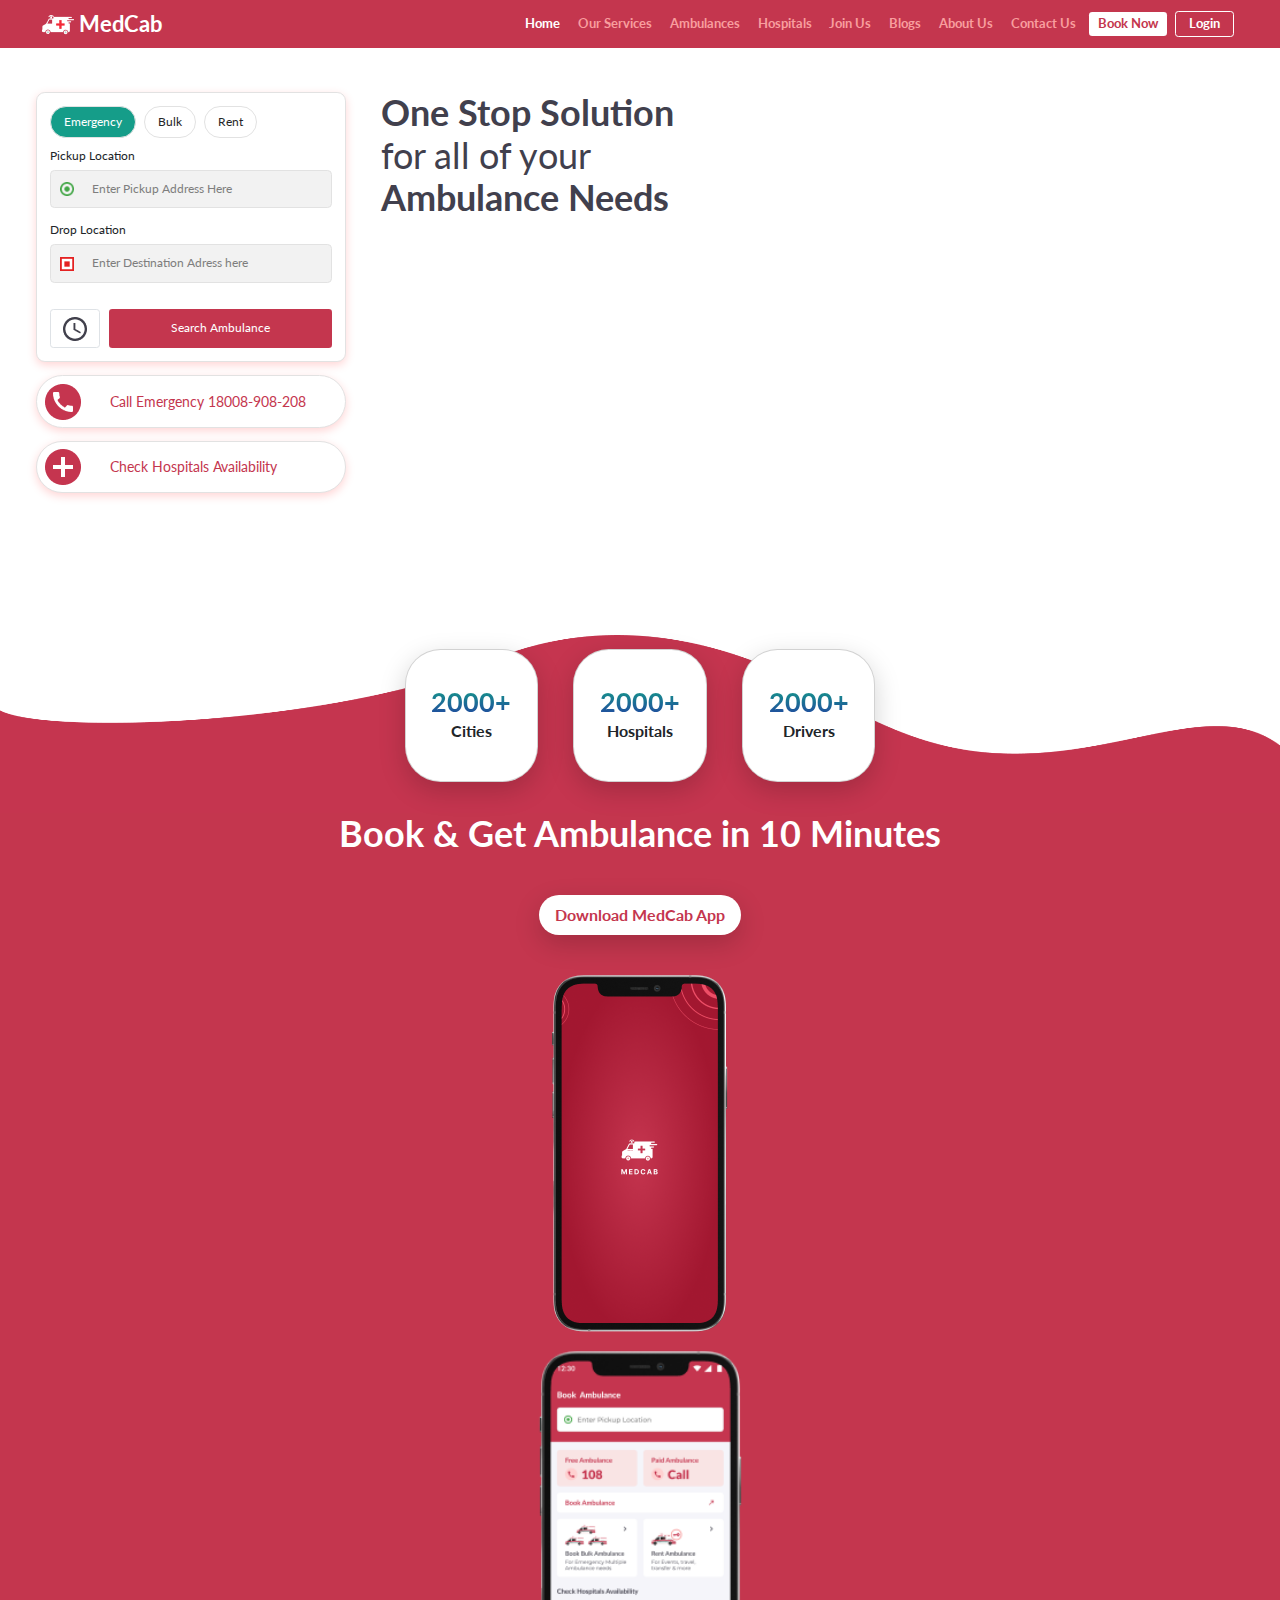
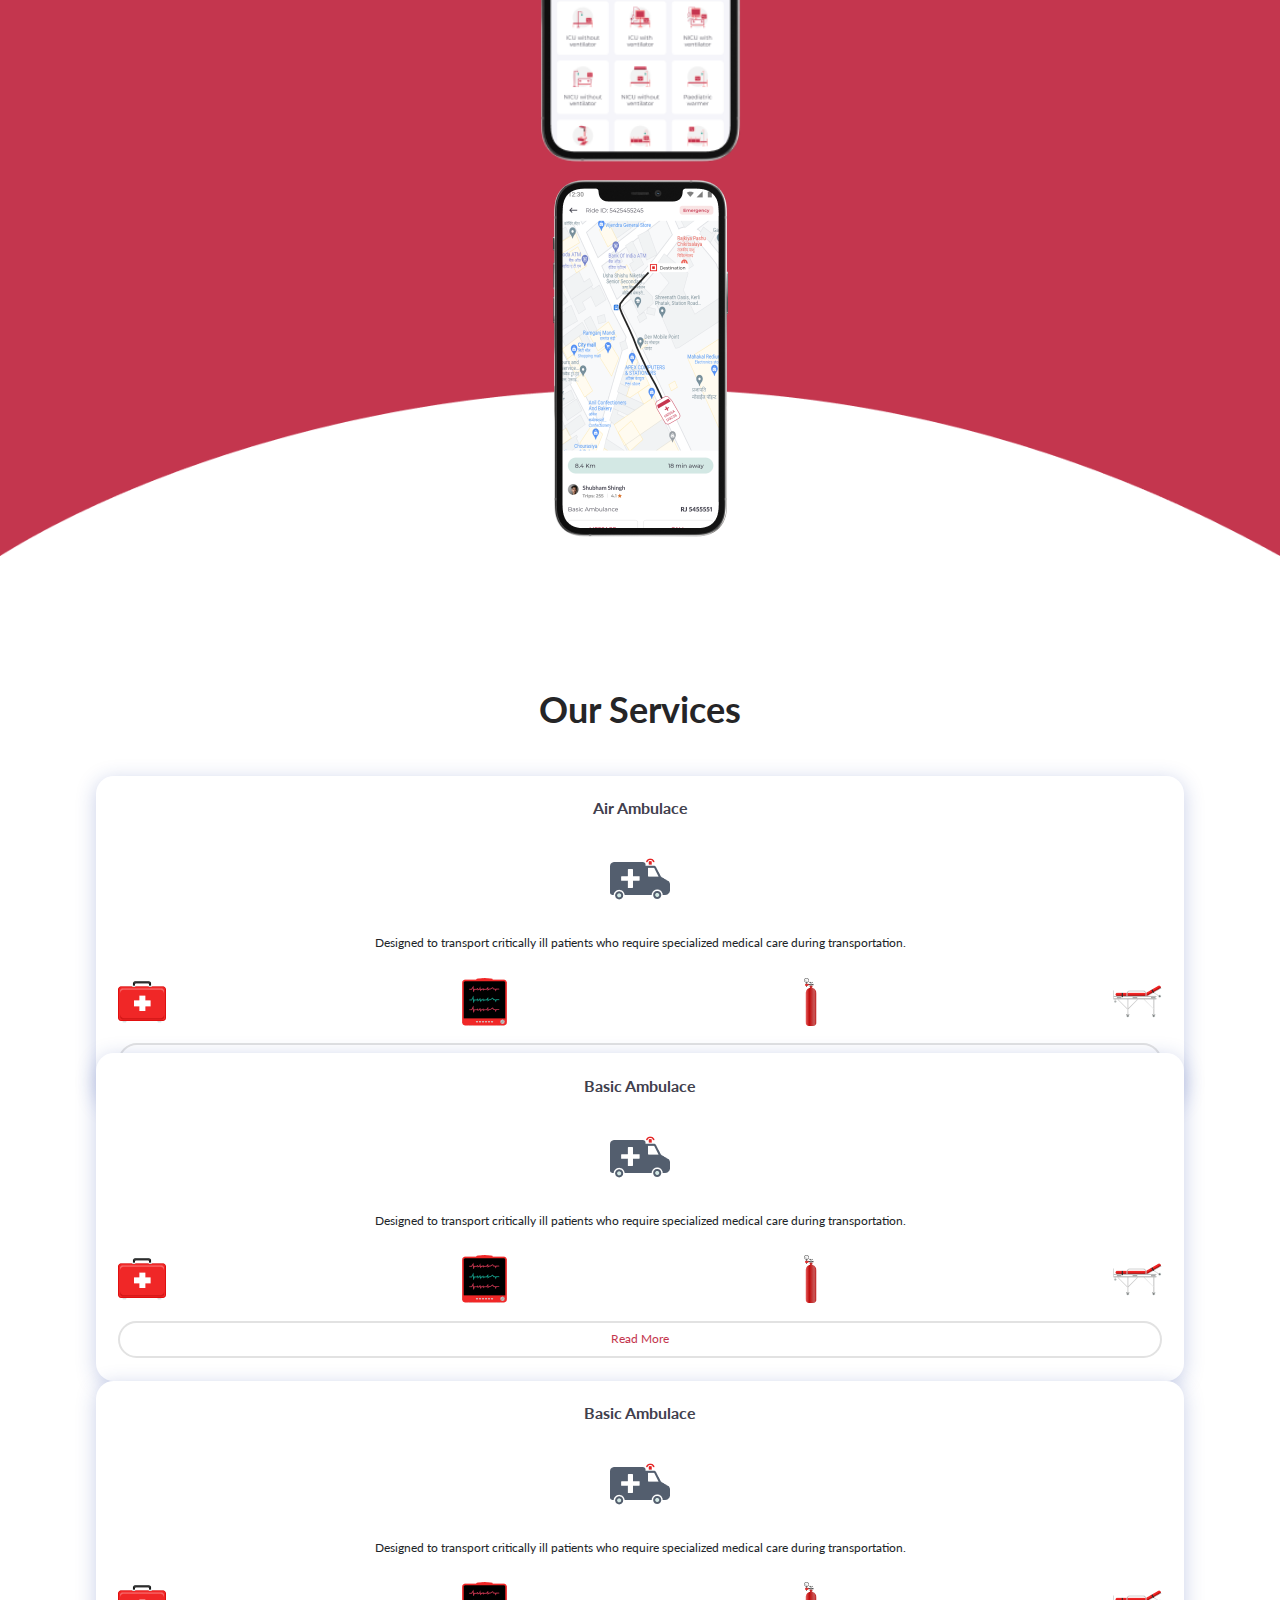
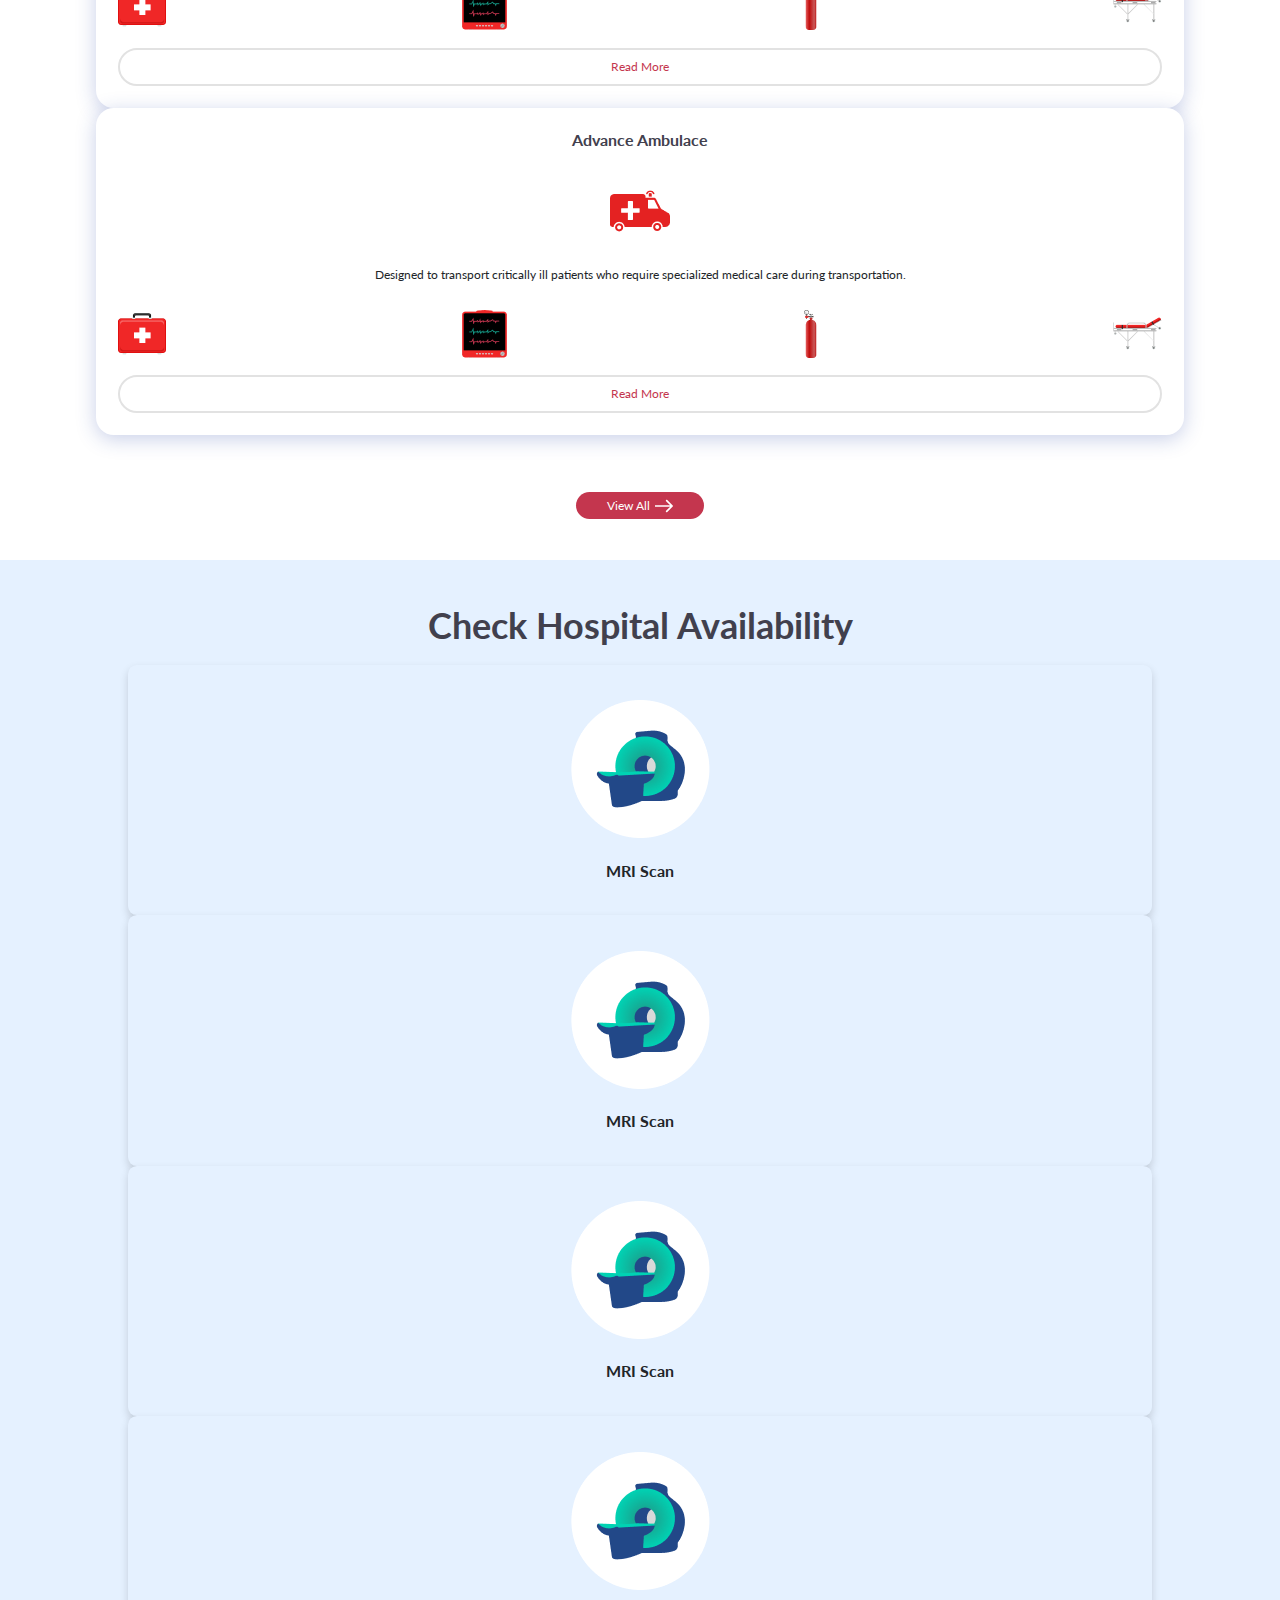
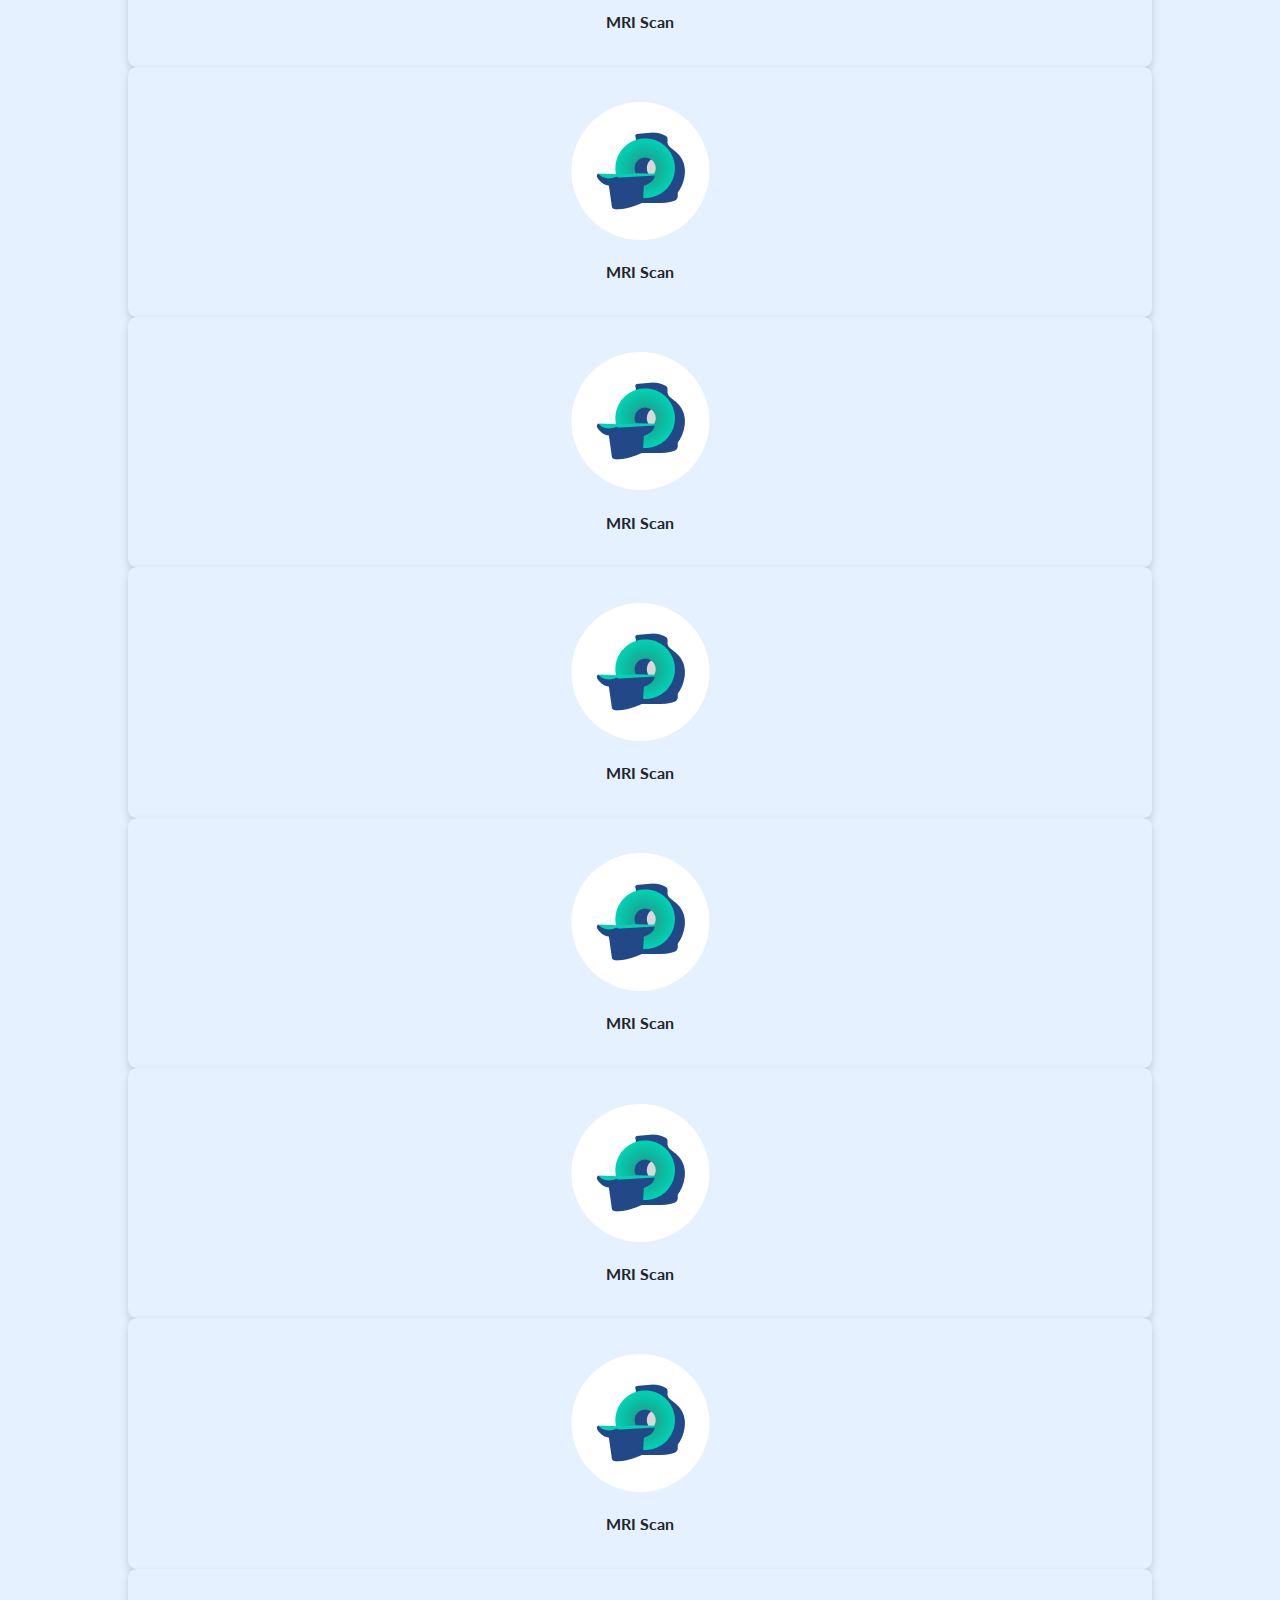
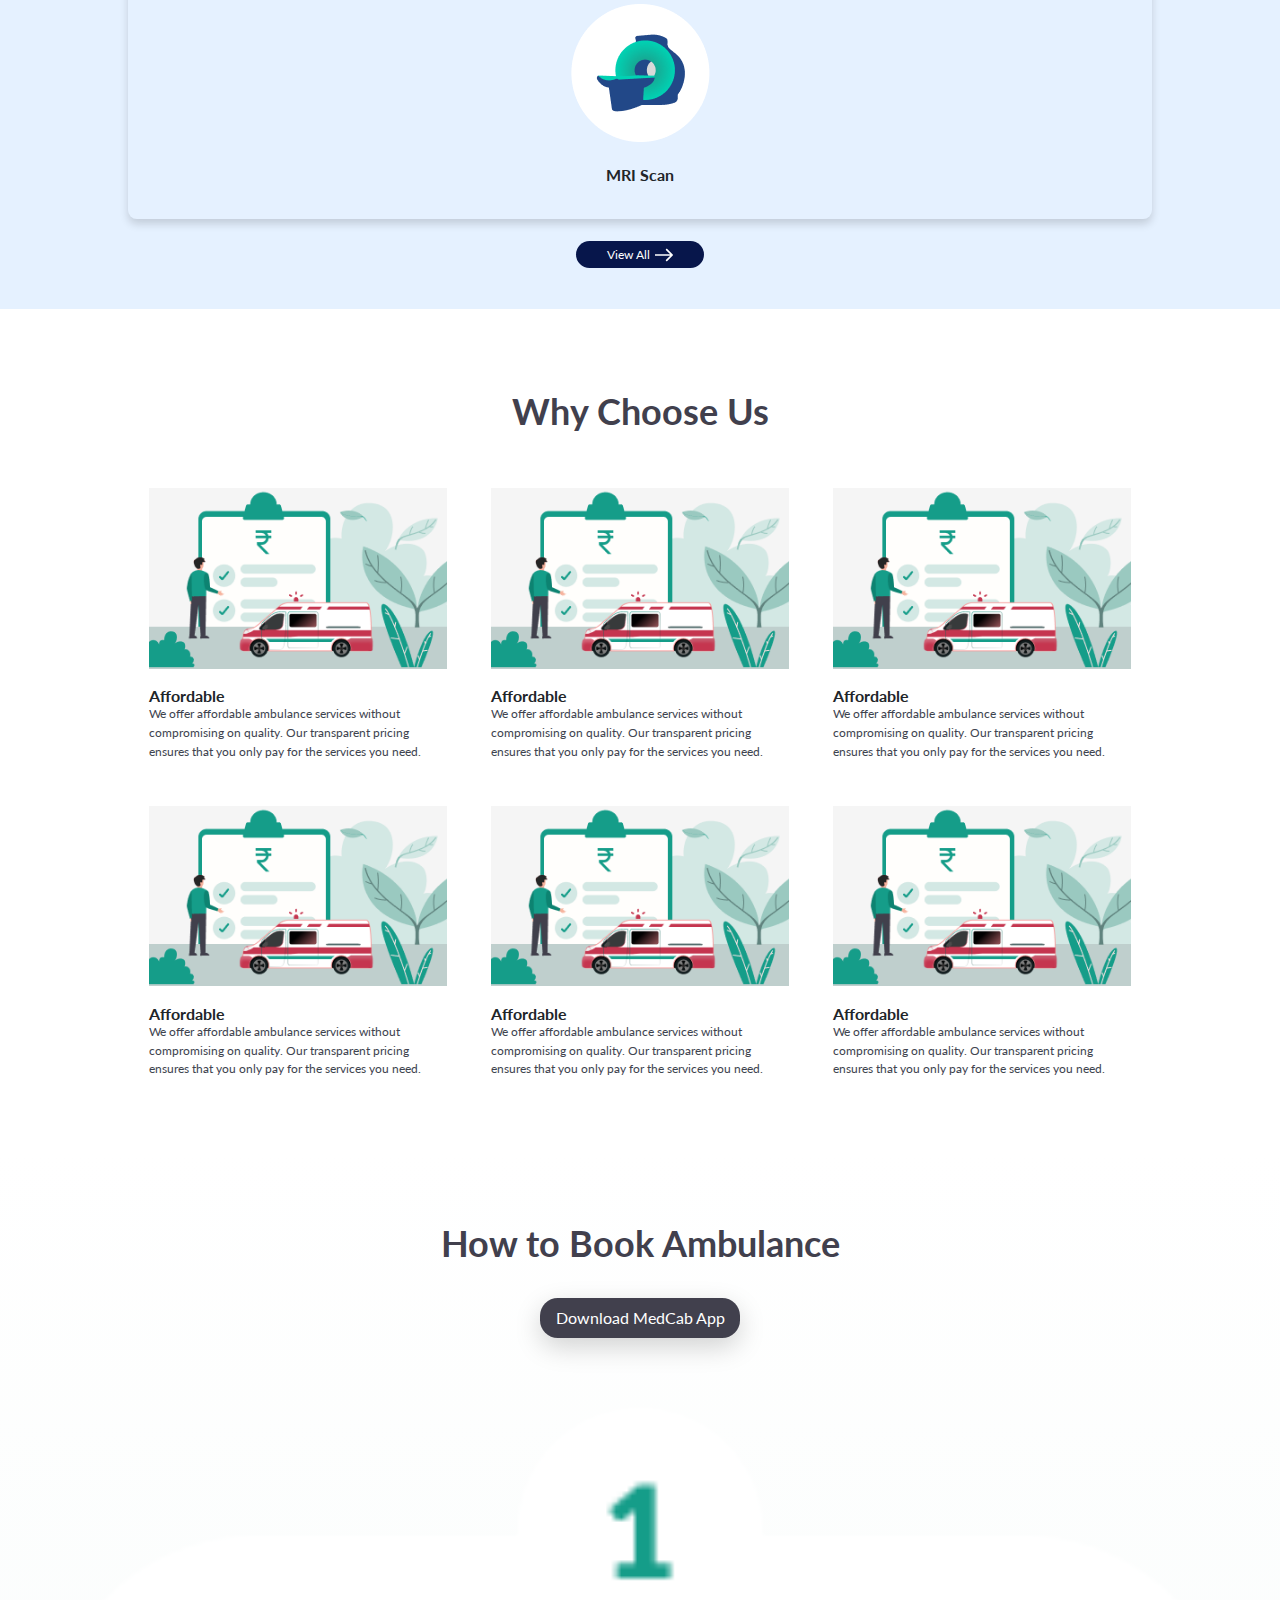
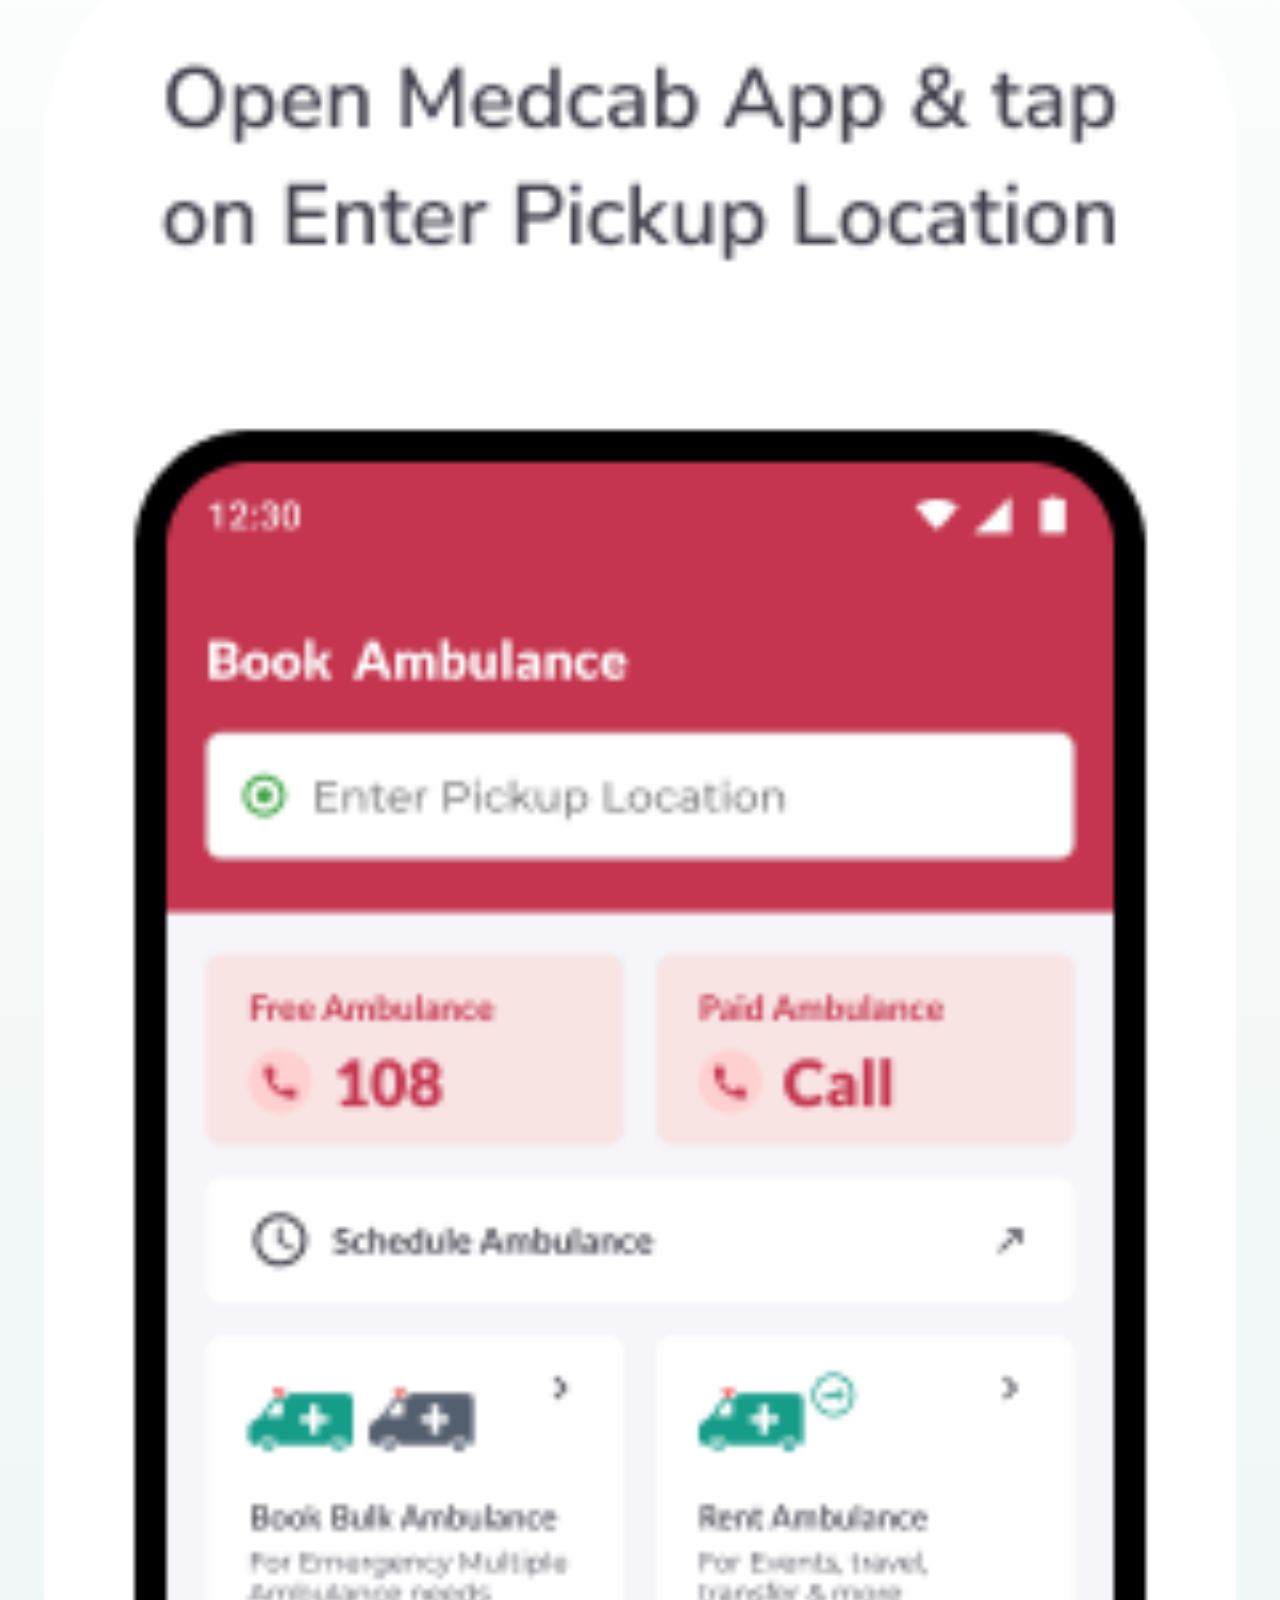
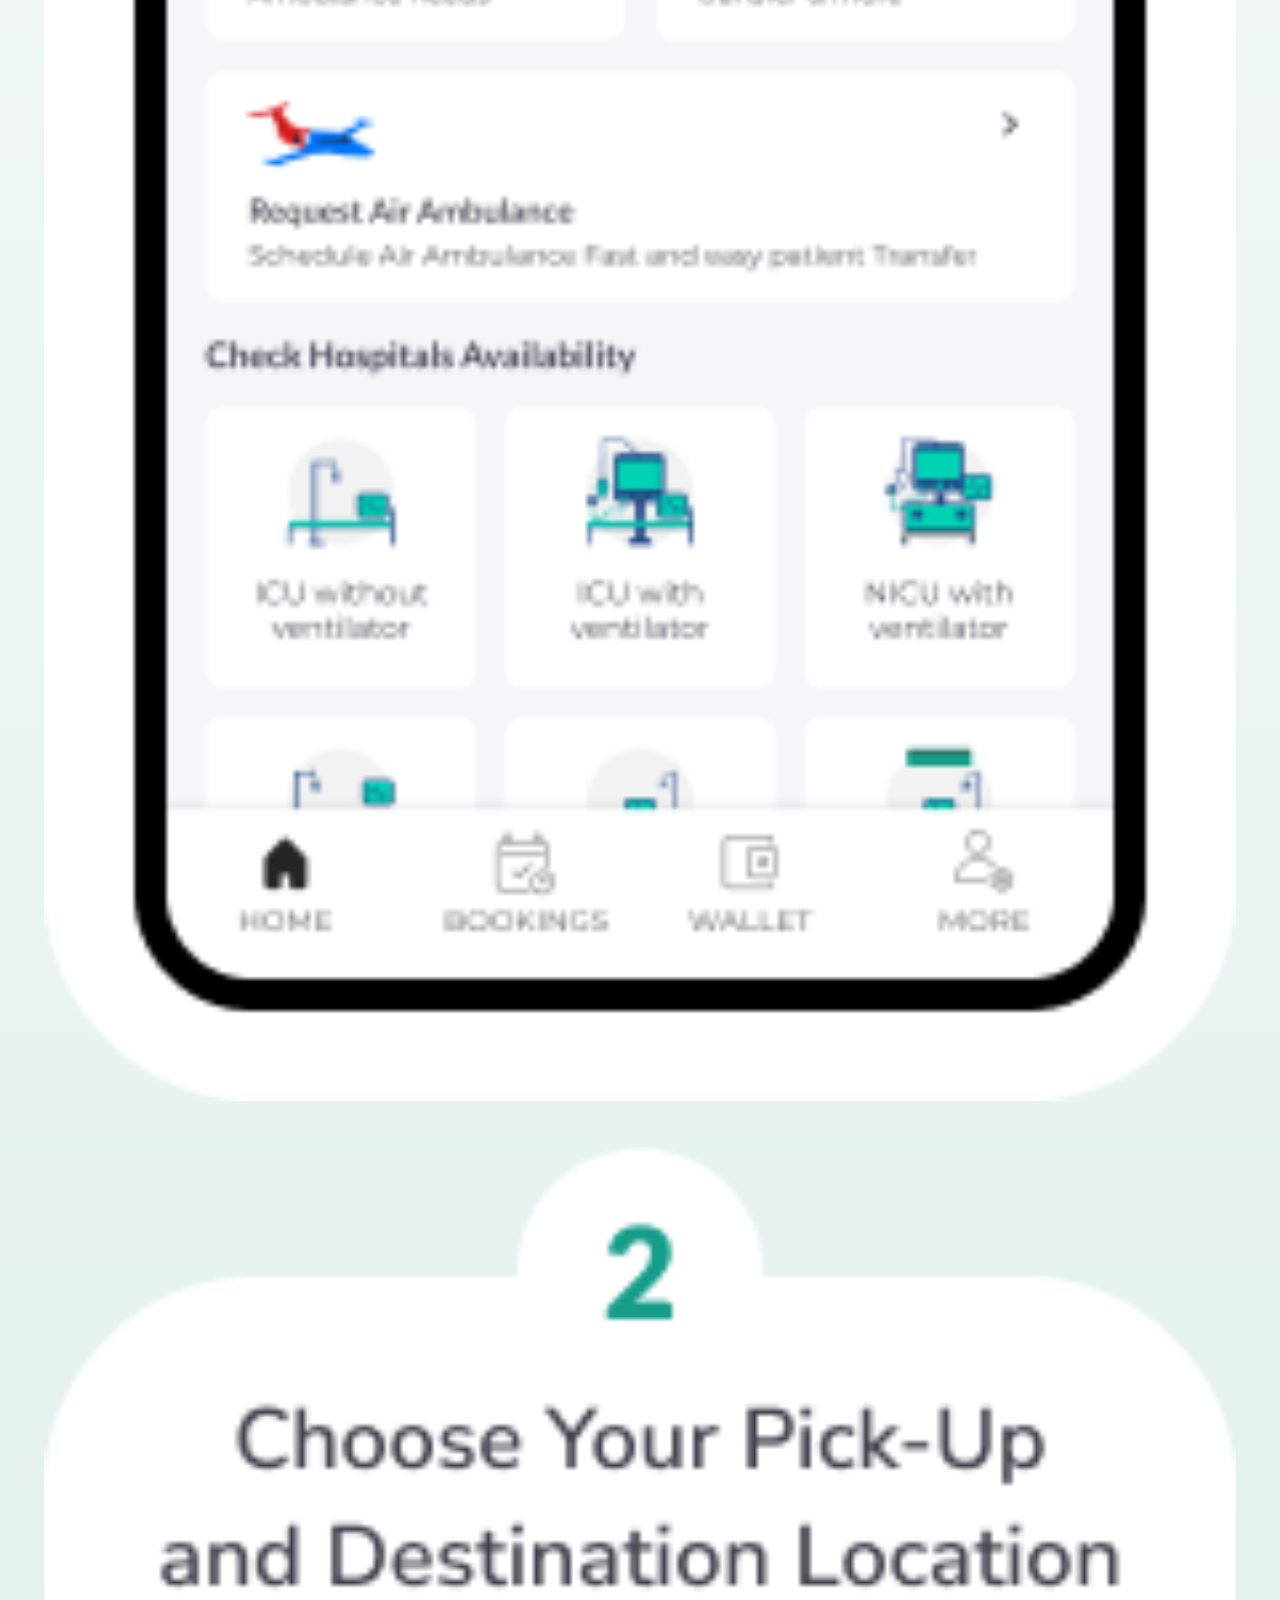
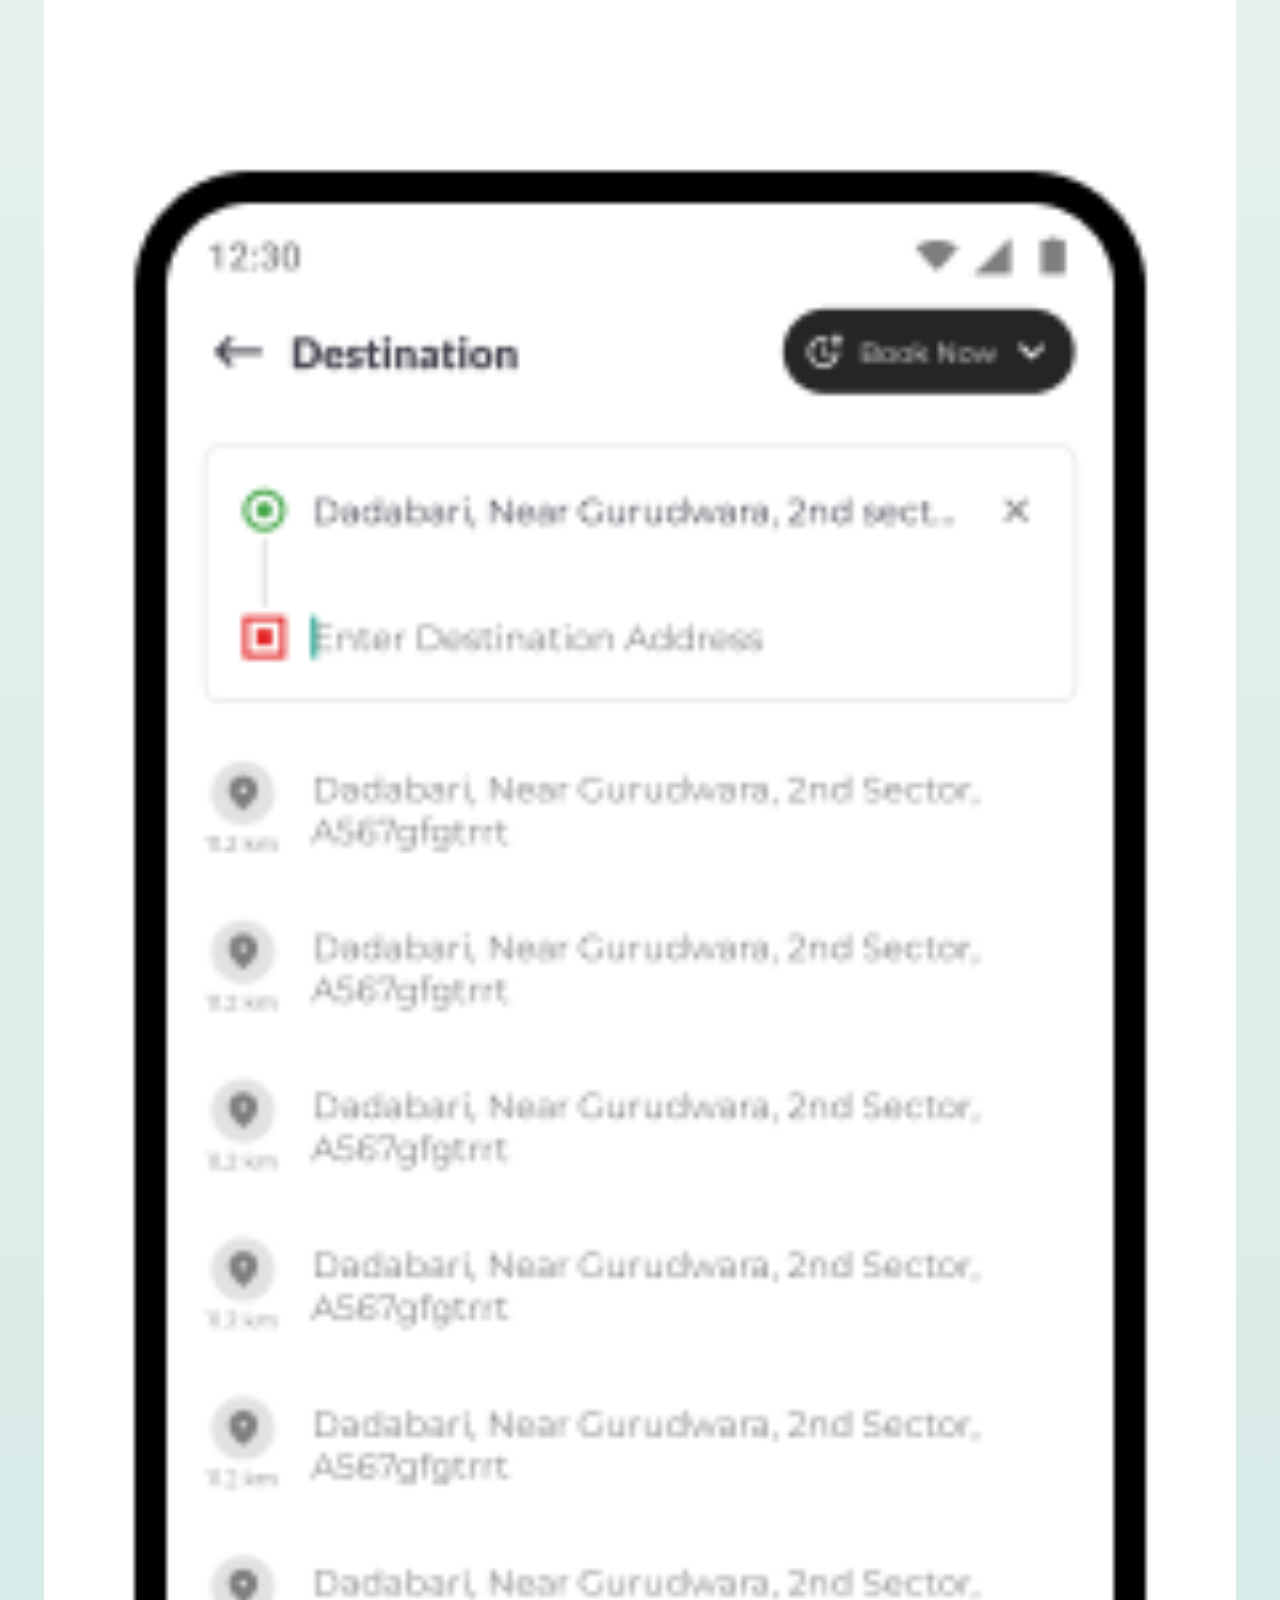
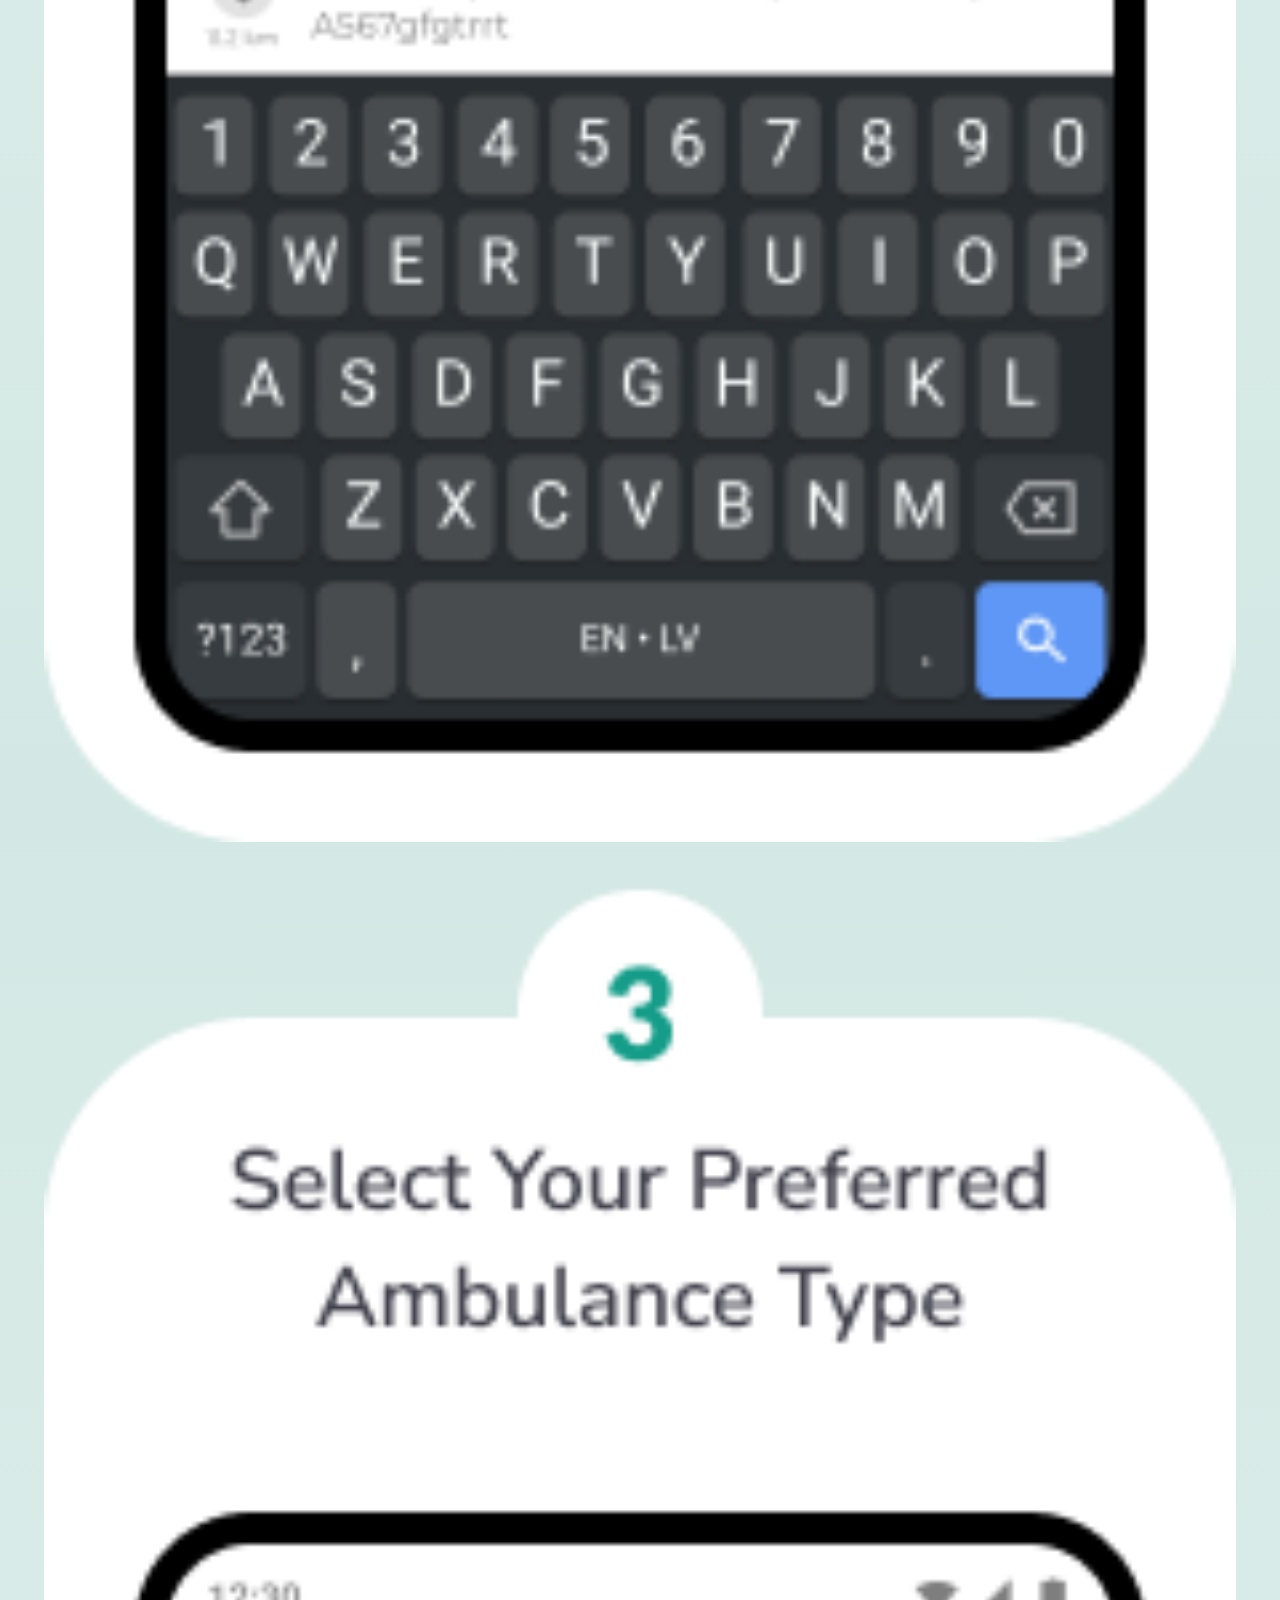
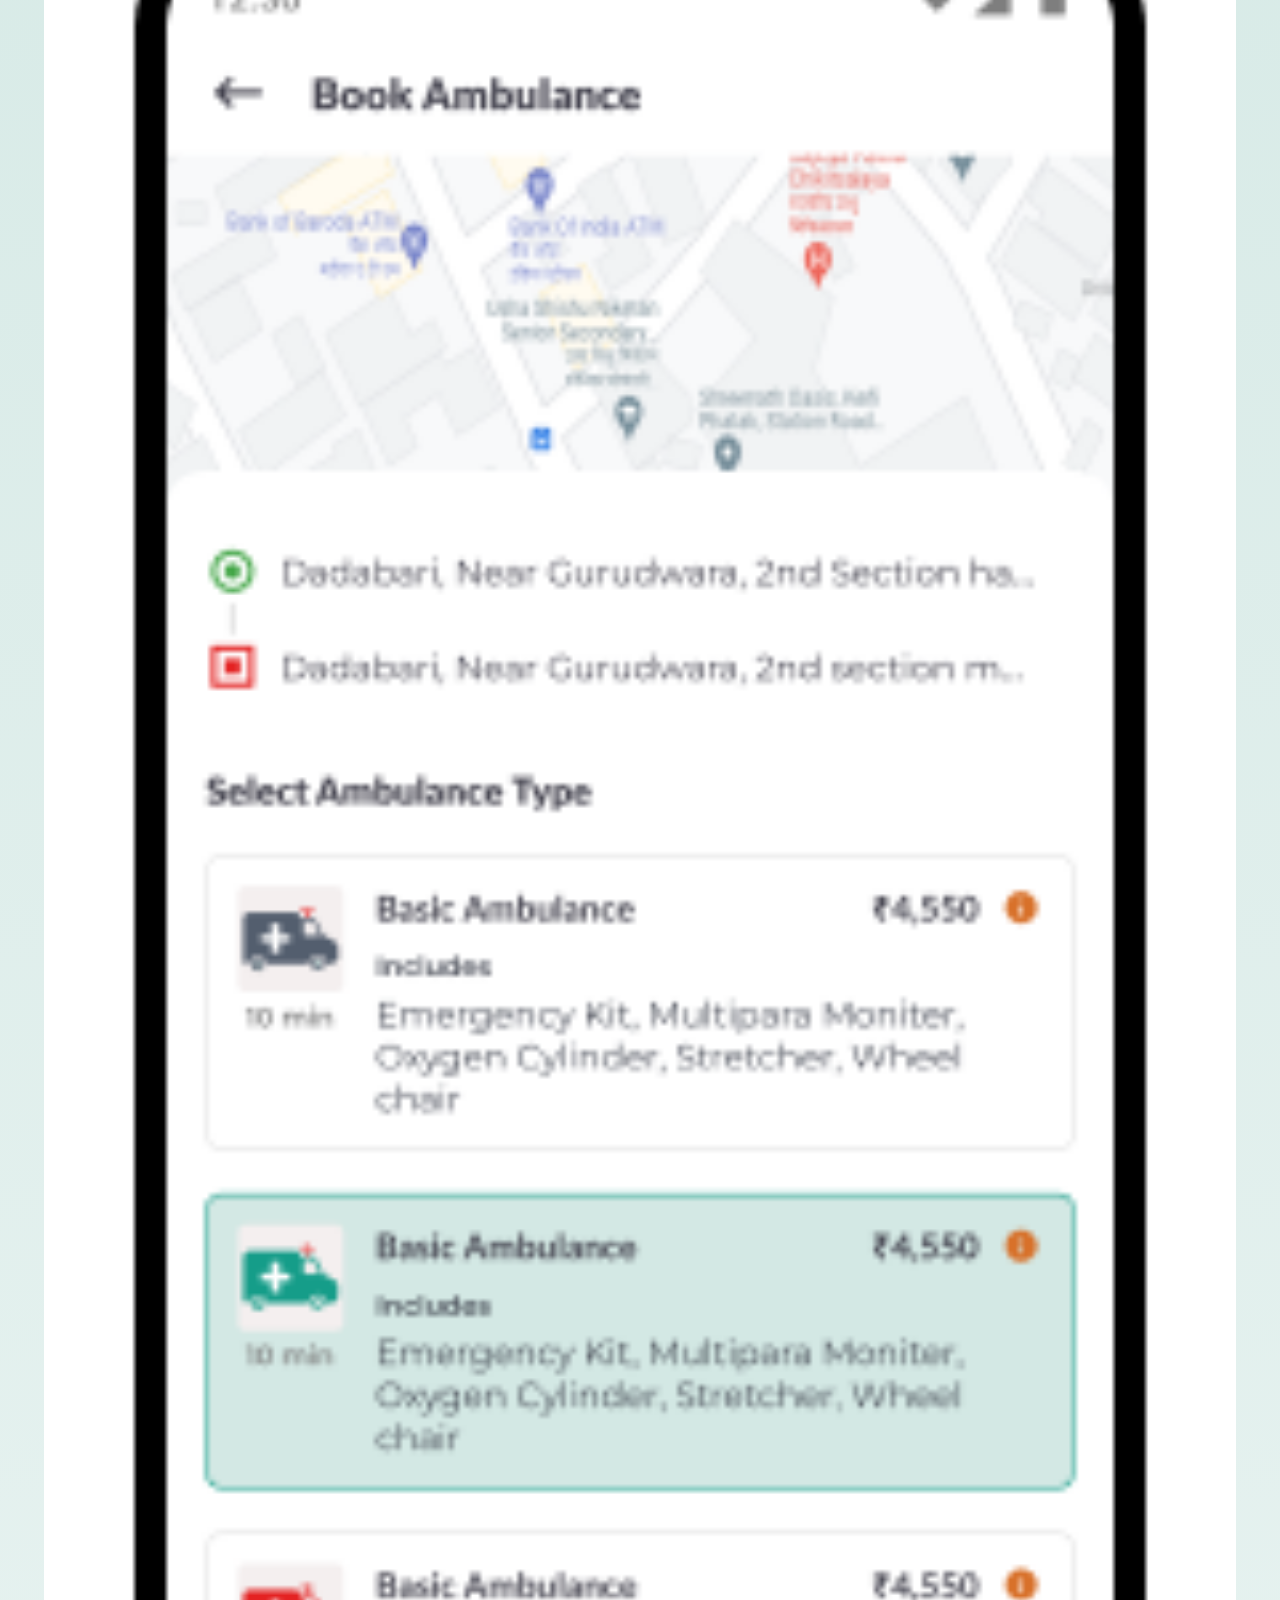
==== commit 4f4ac1ec: "managed all routes" ====
--- a/index.html
+++ b/index.html
@@ -66,7 +66,7 @@
         <div class="collapse navbar-collapse" id="navbarTogglerDemo02">
           <ul class="navbar-nav d-flex align-items-center me-auto mb-2 mb-lg-0">
             <li class="nav-item">
-              <a class="nav-link active" aria-current="page" href="#">Home</a>
+              <a class="nav-link active" aria-current="page" href="/">Home</a>
             </li>
             <li class="nav-item">
               <a class="nav-link" href="./pages/ourServices.html"
@@ -74,16 +74,16 @@
               >
             </li>
             <li class="nav-item">
-              <a class="nav-link" href="#">Ambulances</a>
+              <a class="nav-link" href="./pages/ambulance.html">Ambulances</a>
             </li>
             <li class="nav-item">
-              <a class="nav-link" href="#">Hospitals</a>
+              <a class="nav-link" href="./pages/hospitals.html">Hospitals</a>
             </li>
             <li class="nav-item">
               <a class="nav-link" href="#">Join Us</a>
             </li>
             <li class="nav-item">
-              <a class="nav-link" href="#">Blogs</a>
+              <a class="nav-link" href="./pages/blog1.html">Blogs</a>
             </li>
             <li class="nav-item">
               <a class="nav-link" href="#">About Us</a>
@@ -760,7 +760,200 @@
       </div>
     </section>
 
-    
+    <!-- Footer -->
+    <footer class="footer">
+      <section class="d-flex flex-column align-items-center">
+        <div class="cityNames d-flex flex-column w-100 py-4 border-bottom">
+          <div class="d-flex justify-content-between w-100">
+            <div class="cities d-flex flex-column w-100">
+              <div id="hideShow">
+                <p class="secondary-text">
+                  <span class="primary-text fw-bold px-2">AVAILABLE IN </span
+                  >City Name | City Name | City Name | City Name | City Name |
+                  City Name | City Name | City Name | City Name | City Name |
+                  City Name | City Name | City Name | City Name | City Name |
+                  City Name | City Name | City Name | City Name | City Name |
+                  City Name | City Name | City Name | City Name | City Name |
+                  City Name | City Name | City Name | City Name | City Name |
+                  City Name | City Name | City Name | City Name | City Name
+                </p>
+              </div>
+
+              <button
+                onclick="show()"
+                id="hideShowBtn"
+                class="btn text-white shadow-none secondary-text"
+                type="button"
+                data-bs-toggle="collapse"
+                data-bs-target="#cityCollapse"
+                aria-expanded="false"
+                aria-controls="cityCollapse"
+              >
+                Show more
+              </button>
+            </div>
+          </div>
+        </div>
+        <div
+          class="bookAmbulance d-flex flex-column align-items-center py-4 w-100 border-bottom"
+        >
+          <div>
+            <h6 class="primary-text fw-bold py-3 text-center">
+              BOOK AMBULANCE
+            </h6>
+          </div>
+          <div class="text-center">
+            <a href="">Basic Ambulace |</a>
+            <a href="">Advance Ambulace |</a>
+            <a href="">ICU Ambulace |</a>
+            <a href="">E-Ambulace |</a>
+            <a href="">Medical First Responder |</a>
+            <a href="">Rent Ambulace |</a>
+            <a href="">Bulk Ambulace</a>
+          </div>
+        </div>
+        <div class="info w-100 d-flex flex-column py-4 border-bottom">
+          <div class="show mb-2">
+            <div class="infoCard">
+              <h6 class="primary-text fw-bold">INFO</h6>
+              <p>Privacy Policy</p>
+              <p>Refund Policy</p>
+              <p>Cancellation Policy</p>
+              <p>Guidelines</p>
+              <p>Terms & Conditions</p>
+            </div>
+            <div class="infoCard">
+              <h6 class="primary-text fw-bold">INFO</h6>
+              <p>Privacy Policy</p>
+              <p>Refund Policy</p>
+              <p>Cancellation Policy</p>
+              <p>Guidelines</p>
+              <p>Terms & Conditions</p>
+            </div>
+            <div class="infoCard">
+              <h6 class="primary-text fw-bold">INFO</h6>
+              <p>Privacy Policy</p>
+              <p>Refund Policy</p>
+              <p>Cancellation Policy</p>
+              <p>Guidelines</p>
+              <p>Terms & Conditions</p>
+            </div>
+            <div class="infoCard">
+              <h6 class="primary-text fw-bold">INFO</h6>
+              <p>Privacy Policy</p>
+              <p>Refund Policy</p>
+              <p>Cancellation Policy</p>
+              <p>Guidelines</p>
+              <p>Terms & Conditions</p>
+            </div>
+            <div class="infoCard">
+              <h6 class="primary-text fw-bold">INFO</h6>
+              <p>Privacy Policy</p>
+              <p>Refund Policy</p>
+              <p>Cancellation Policy</p>
+              <p>Guidelines</p>
+              <p>Terms & Conditions</p>
+            </div>
+            <div class="infoCard">
+              <h6 class="primary-text fw-bold">INFO</h6>
+              <p>Privacy Policy</p>
+              <p>Refund Policy</p>
+              <p>Cancellation Policy</p>
+              <p>Guidelines</p>
+              <p>Terms & Conditions</p>
+            </div>
+            <div class="infoCard">
+              <h6 class="primary-text fw-bold">INFO</h6>
+              <p>Privacy Policy</p>
+              <p>Refund Policy</p>
+              <p>Cancellation Policy</p>
+              <p>Guidelines</p>
+              <p>Terms & Conditions</p>
+            </div>
+            <div class="infoCard">
+              <h6 class="primary-text fw-bold">INFO</h6>
+              <p>Privacy Policy</p>
+              <p>Refund Policy</p>
+              <p>Cancellation Policy</p>
+              <p>Guidelines</p>
+              <p>Terms & Conditions</p>
+            </div>
+          </div>
+
+          <button
+            onclick="showMoreInfo()"
+            id="infoBtn"
+            class="btn text-white text-none shadow-none secondary-text"
+            type="button"
+            data-bs-toggle="collapse"
+            data-bs-target="#infoCollapse"
+            aria-expanded="false"
+            aria-controls="infoCollapse"
+          >
+            Show more
+          </button>
+        </div>
+        <div
+          class="downloadApp d-flex w-100 py-4 border-bottom justify-content-between"
+        >
+          <div class="buttons">
+            <button class="btn shadow-none">
+              <img src="../images/playBtn.png" alt="play store" />
+            </button>
+            <button class="btn shadow-none">
+              <img src="../images/appBtn.png" alt="" />
+            </button>
+          </div>
+          <div
+            class="socials d-flex gap-3 align-items-center justify-content-end gap-1 py-4"
+          >
+            <img src="../images/icons/facebook.png" alt="" />
+            <img src="../images/icons/insta.png" alt="" />
+            <img src="../images/icons/insta.png" alt="" />
+            <img src="../images/icons/linkedin.png" alt="" />
+            <img src="../images/icons/linkedin.png" alt="" />
+            <img src="../images/icons/twitter.png" alt="" />
+          </div>
+        </div>
+        <div
+          class="contact d-flex justify-content-center w-100 py-4 border-bottom"
+        >
+          <p class="text-center">
+            <span
+              ><a href="">Contact Us |</a><a href=""> Terms of Use |</a
+              ><a href=""> Privacy Policy |</a><a href=""> Refund Policy |</a
+              ><a href=""> Service Legal Agreement for Vendor/ Driver |</a
+              ><a href=""> Career |</a><a href=""> Mobile App |</a
+              ><a href=""> Media Coverage |</a><a href=""> B2B Partner</a></span
+            >
+          </p>
+        </div>
+        <div
+          class="address d-flex w-100 py-4 border-bottom justify-content-center"
+        >
+          <div class="elem d-flex align-items-center">
+            <img src="../images/icons/location.png" alt="loc" />
+            <p>
+              2/141 Vishal Khand Gomti Nagar, Lucknow, Uttar Pradesh, 226010
+            </p>
+          </div>
+          <div class="elem d-flex align-items-center">
+            <img src="../images/icons/call.png" alt="loc" />
+            <p>8755672479</p>
+          </div>
+          <div class="elem d-flex align-items-center">
+            <img src="../images/icons/mail.png" alt="loc" />
+            <p>info@medcabprivatelimited.com</p>
+          </div>
+        </div>
+        <div
+          class="copyright d-flex align-items-center justify-content-center w-100 py-4"
+        >
+          <p class="text-center">Copyright 2022 Medcab Care Private Limited</p>
+        </div>
+      </section>
+    </footer>
+
     <script src="./scripts/footer.js"></script>
     <script src="https://cdn.jsdelivr.net/npm/bootstrap@5.3.1/dist/js/bootstrap.bundle.min.js"></script>
 
--- a/styles/footer.css
+++ b/styles/footer.css
@@ -139,7 +139,10 @@
 
 @media all and (max-width: 400px) {
     .footer {
-        padding: 5rem 3rem;
+        padding: 5rem 1rem;
+    }
+    .footer .address .elem:last-child{
+        flex-direction: column;
     }
 
     .footer section .infoCard {
--- a/styles/booking-preview.css
+++ b/styles/booking-preview.css
@@ -6,6 +6,10 @@
 
 .primary-cta {
   background: var(--border-clr);
+}
+
+.booking-previewCarousel {
+  margin-top: 2em;
 }
 .booking-previewCarousel .owl-item {
   display: grid;
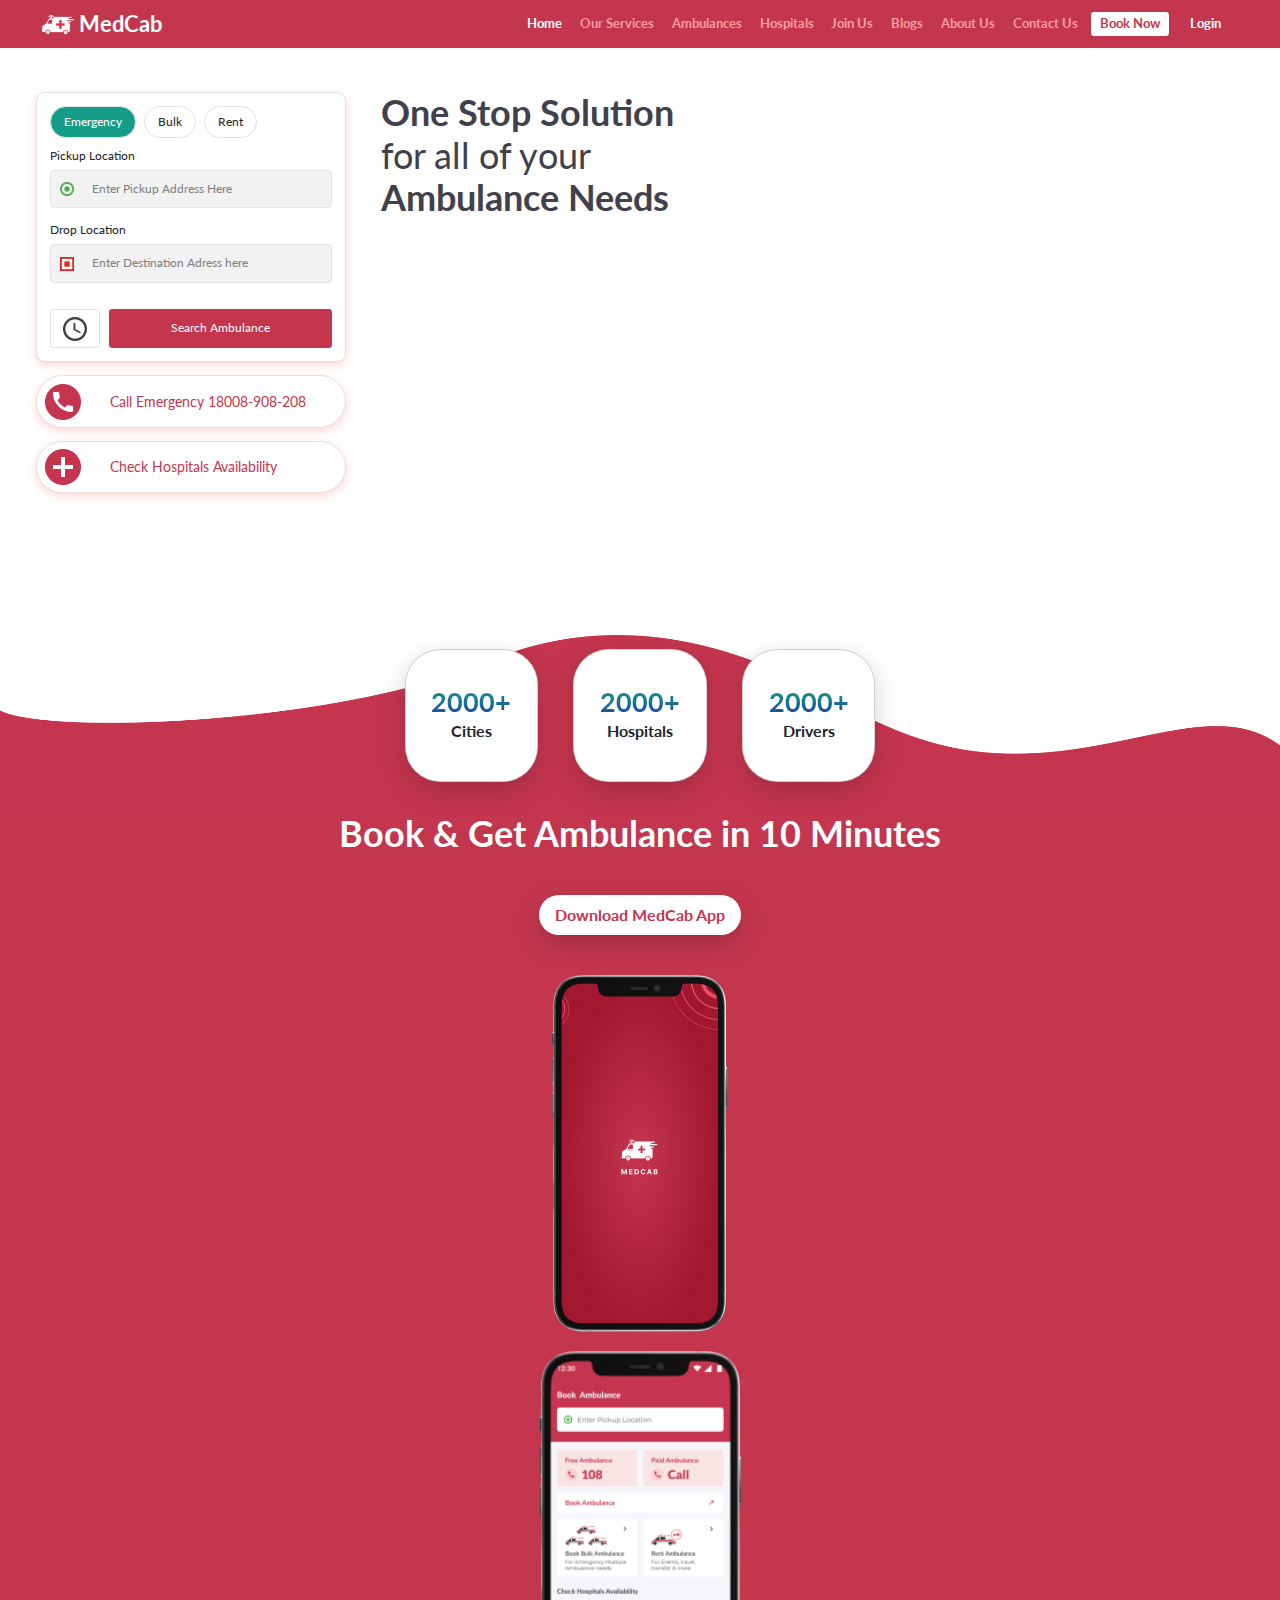
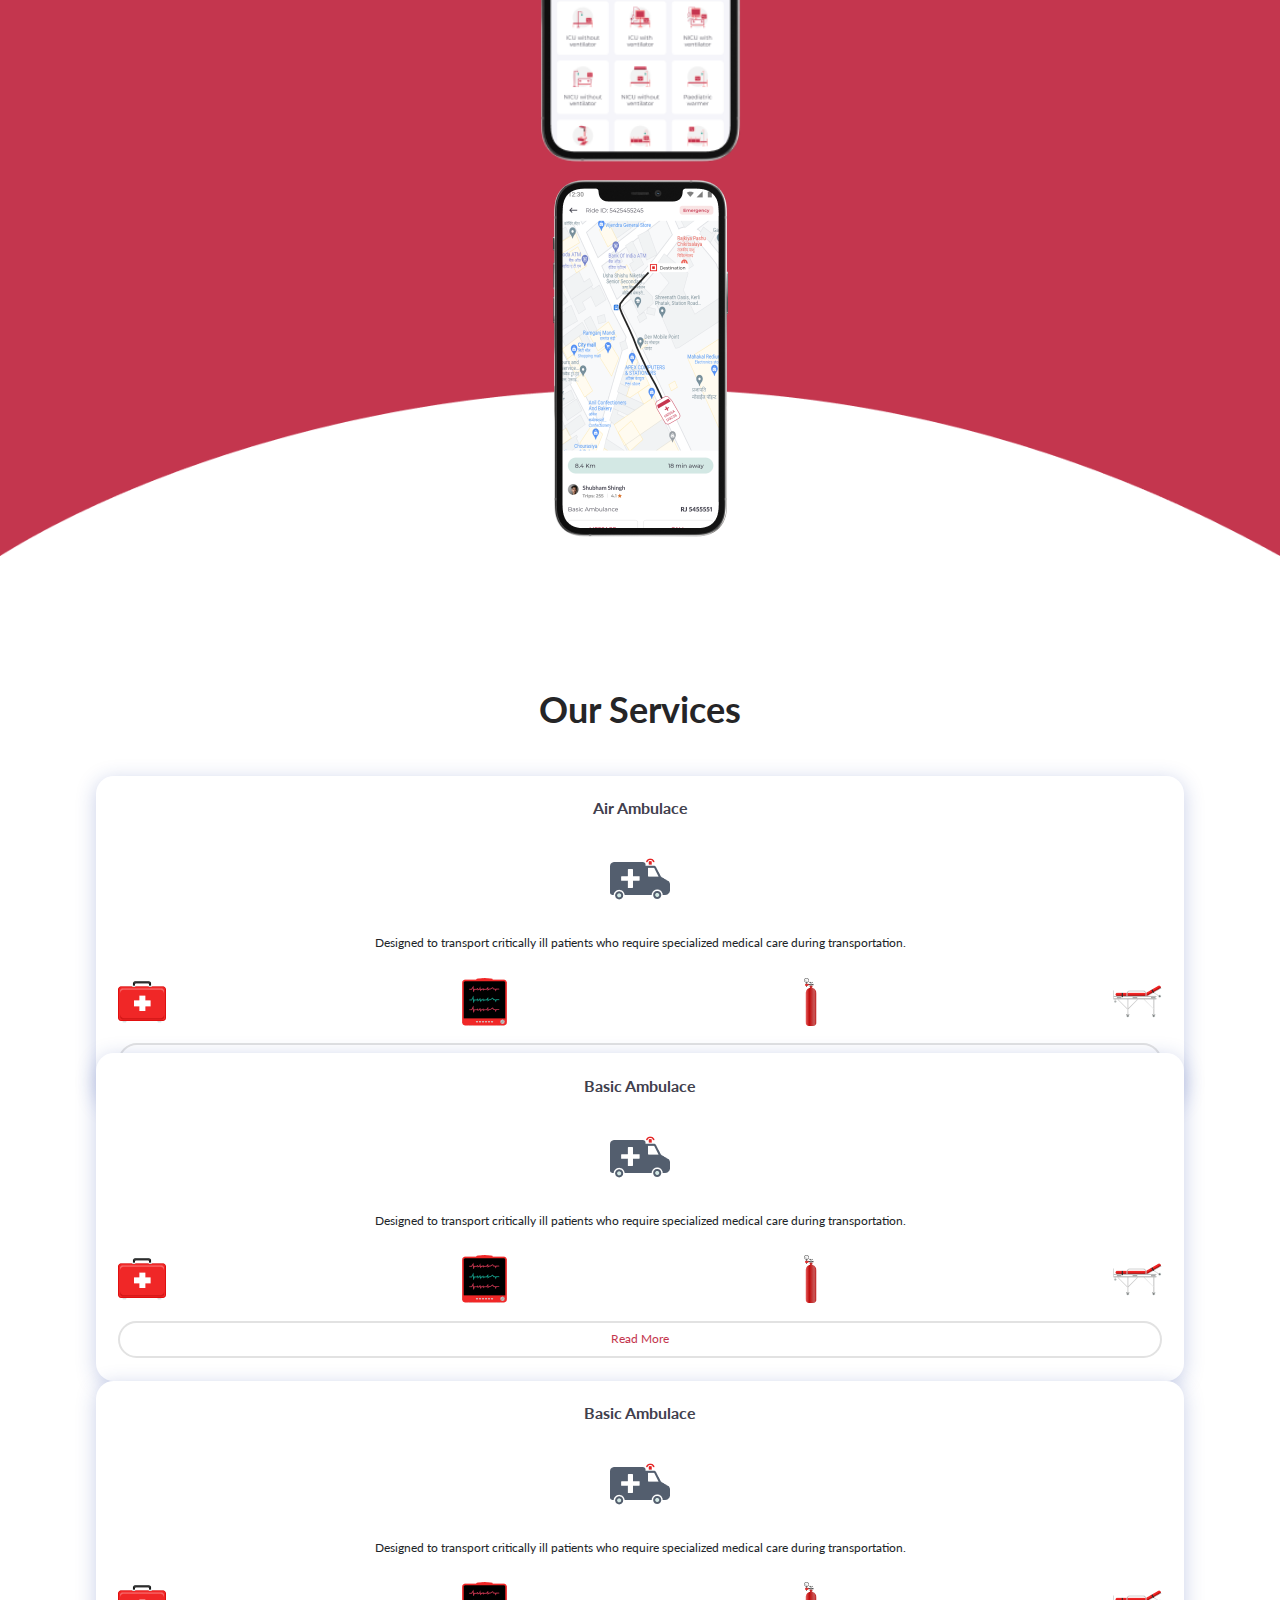
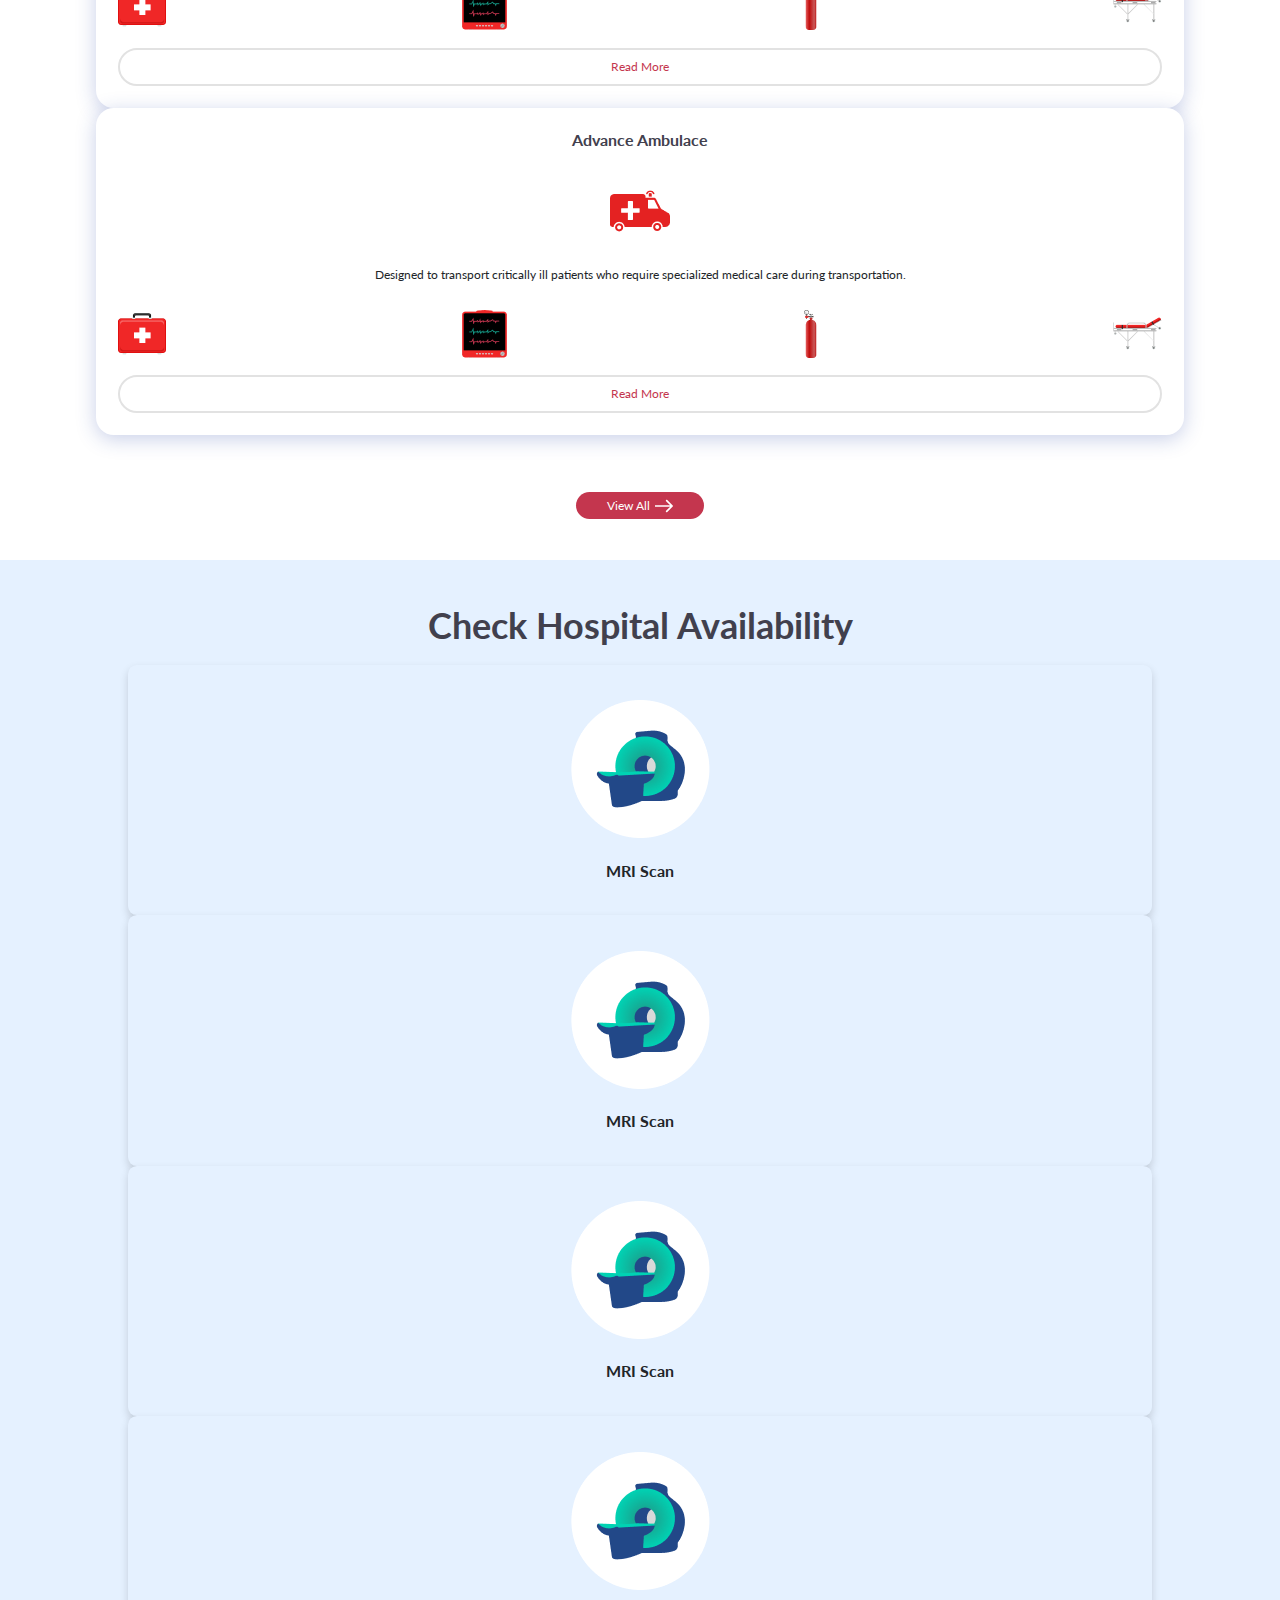
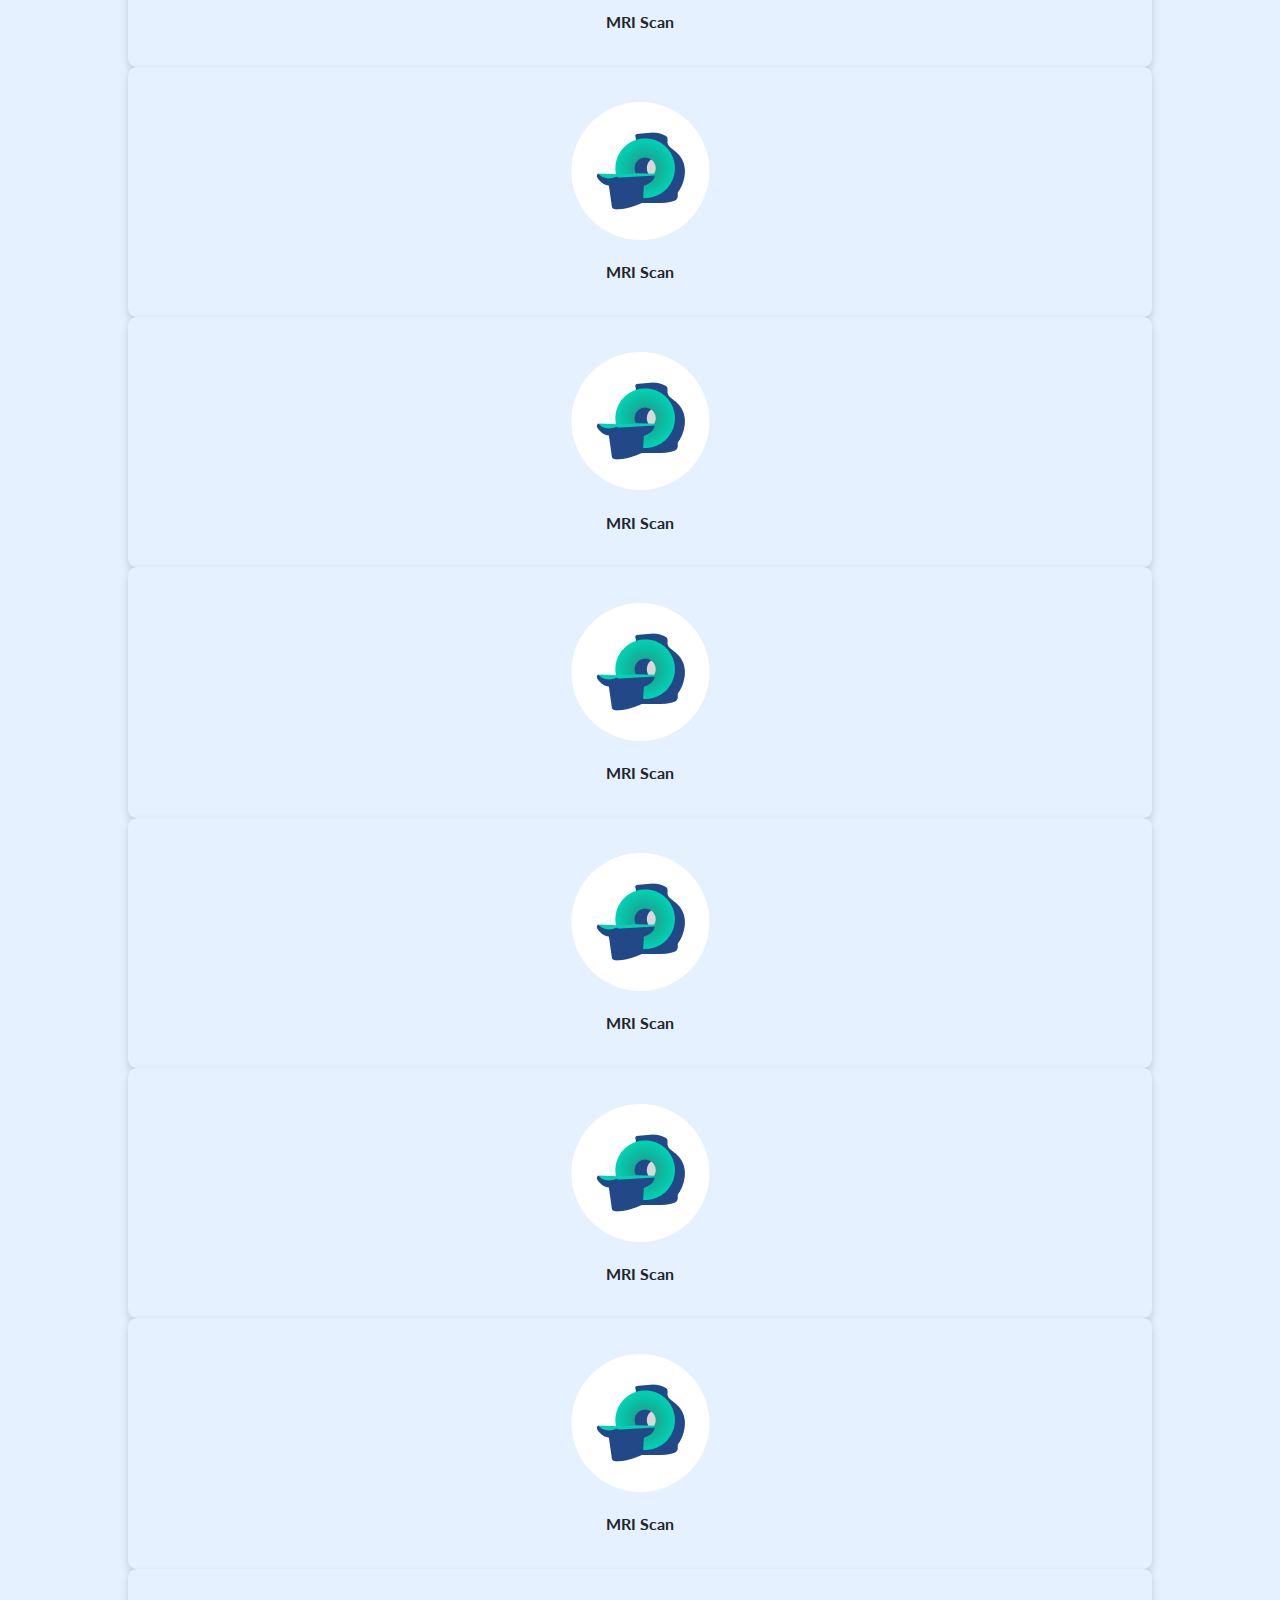
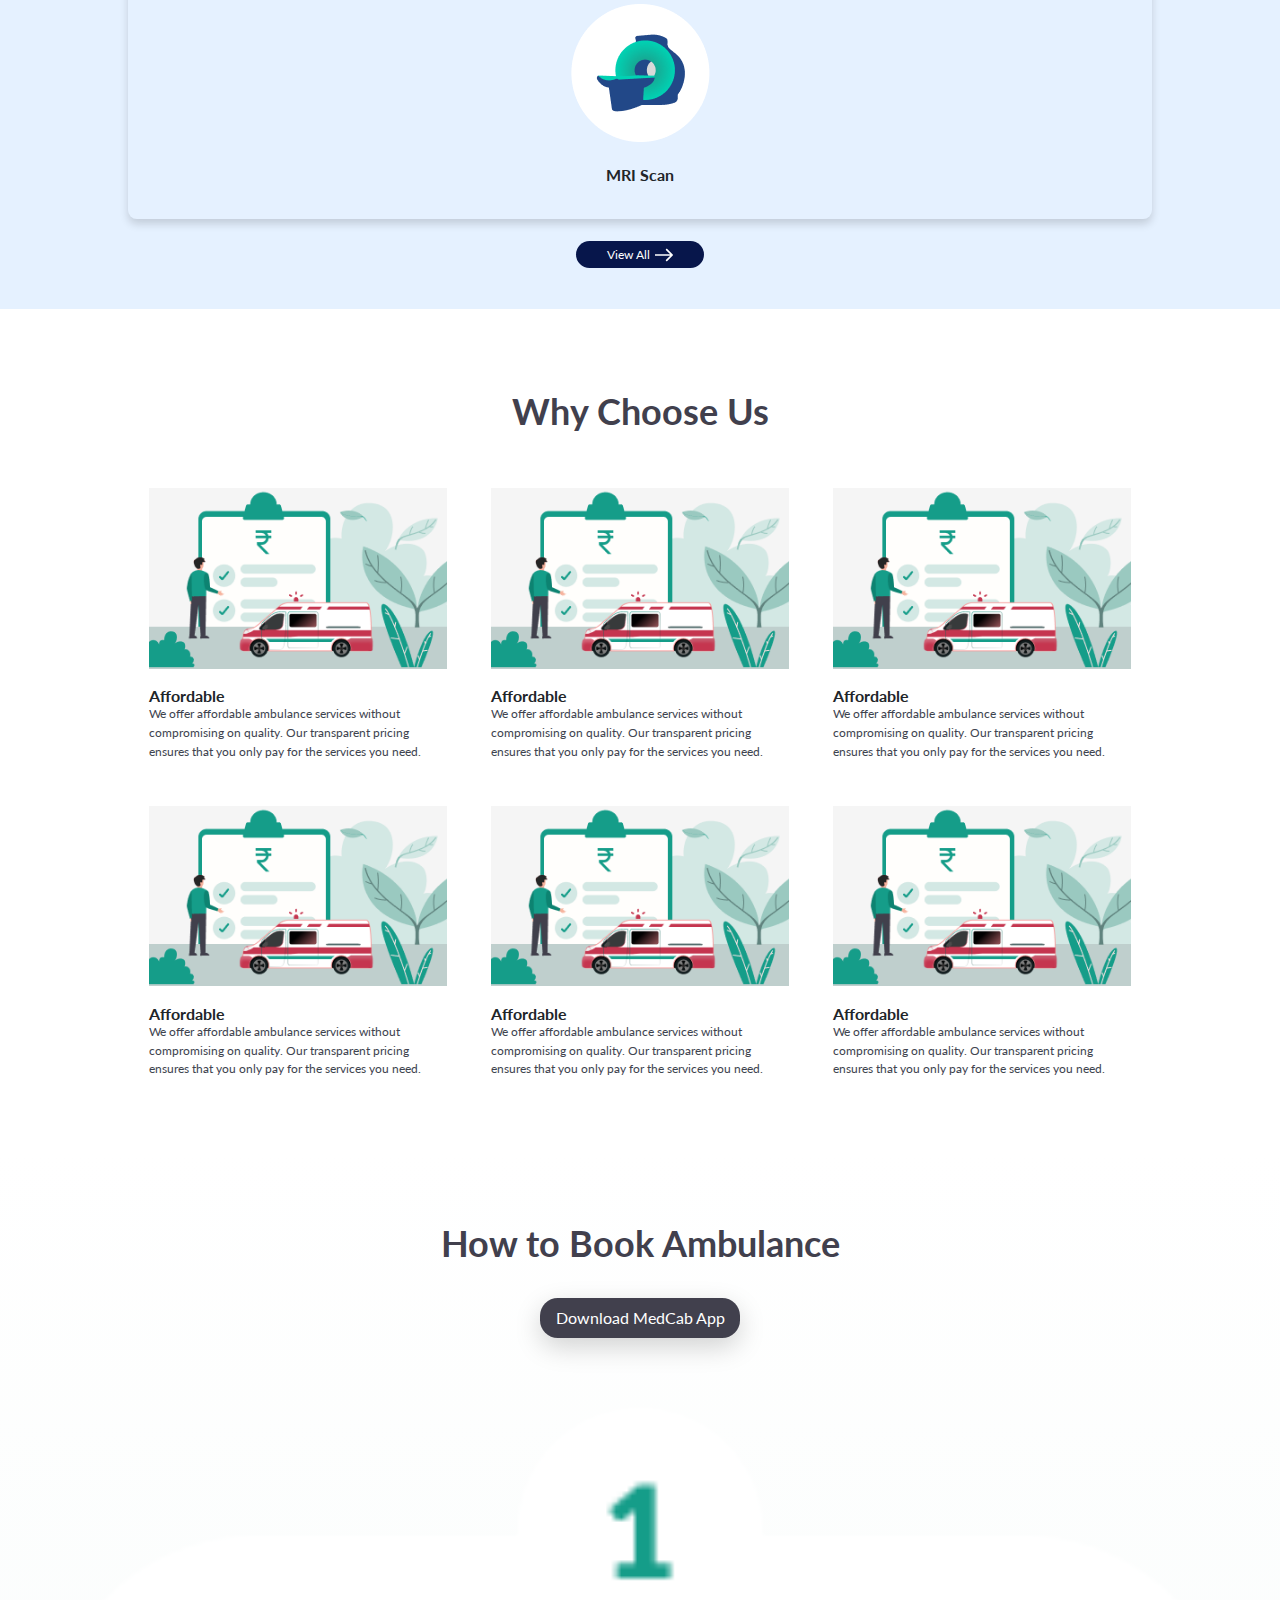
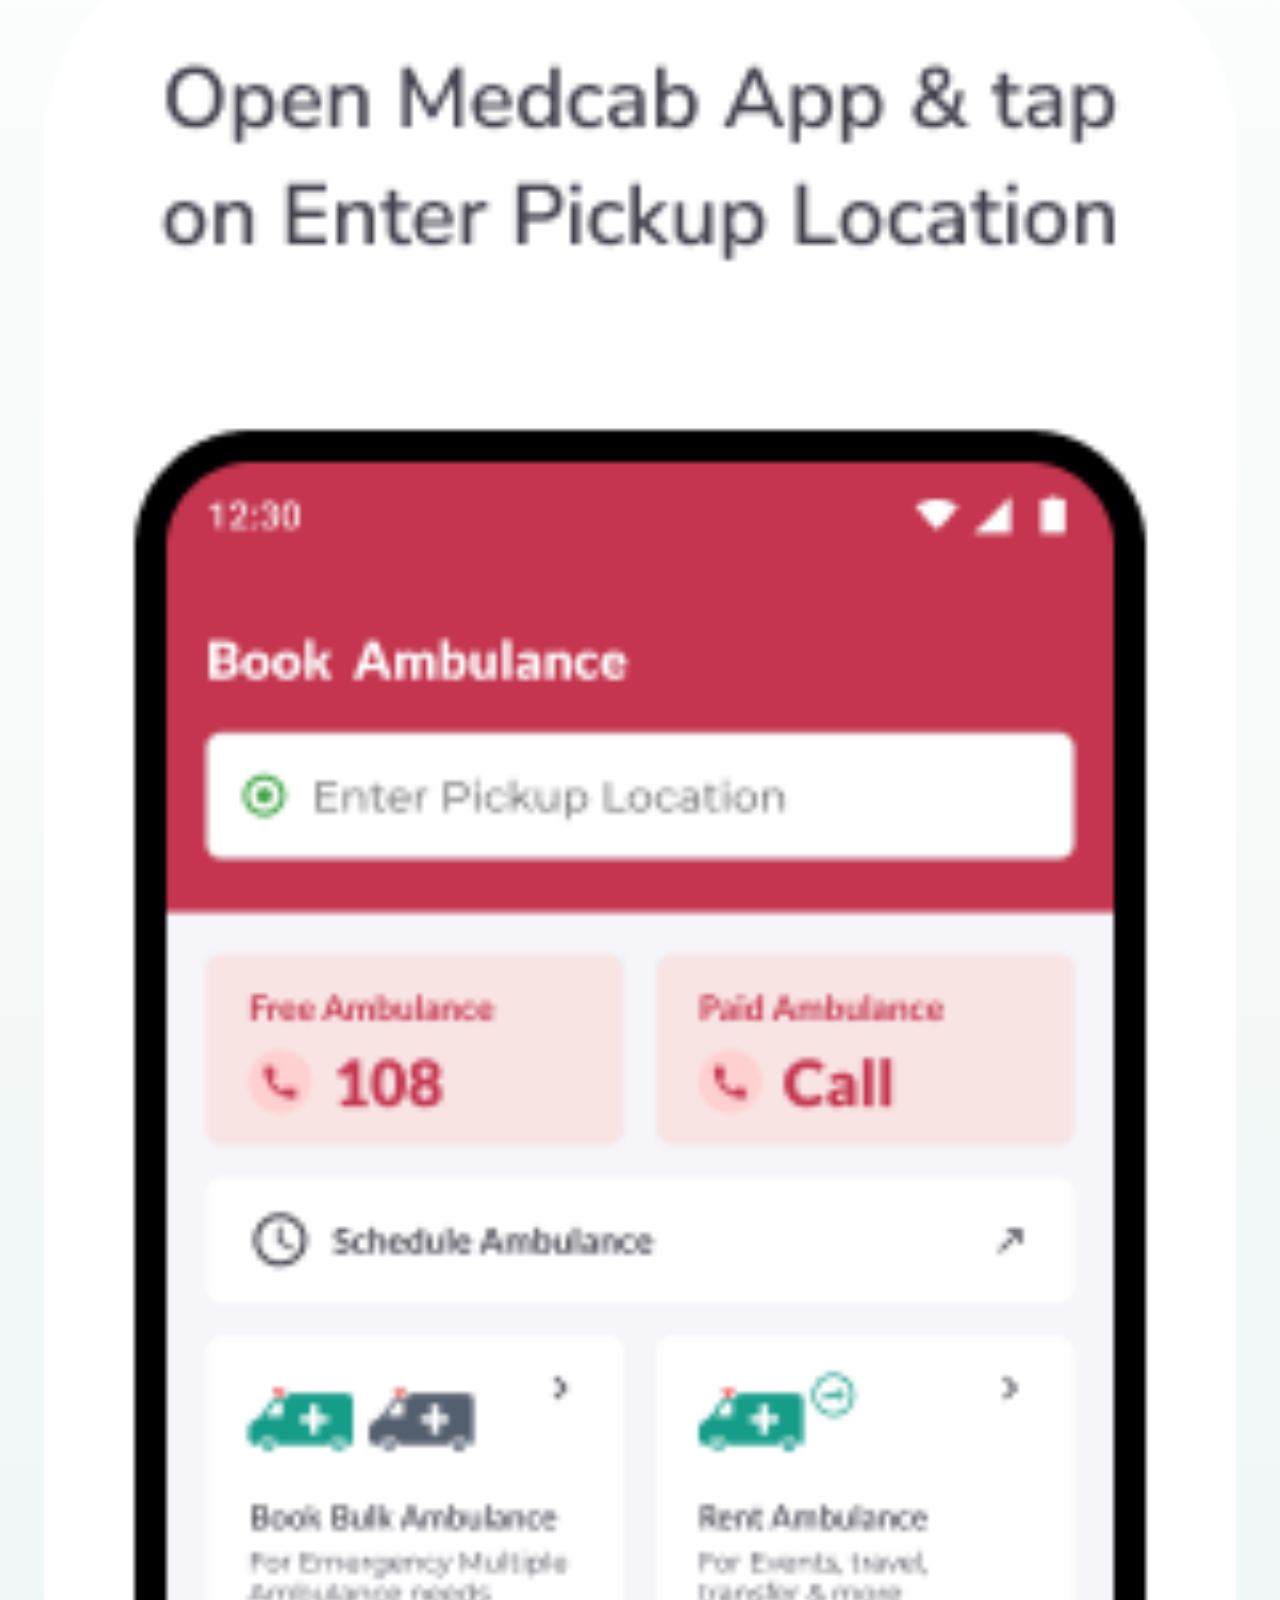
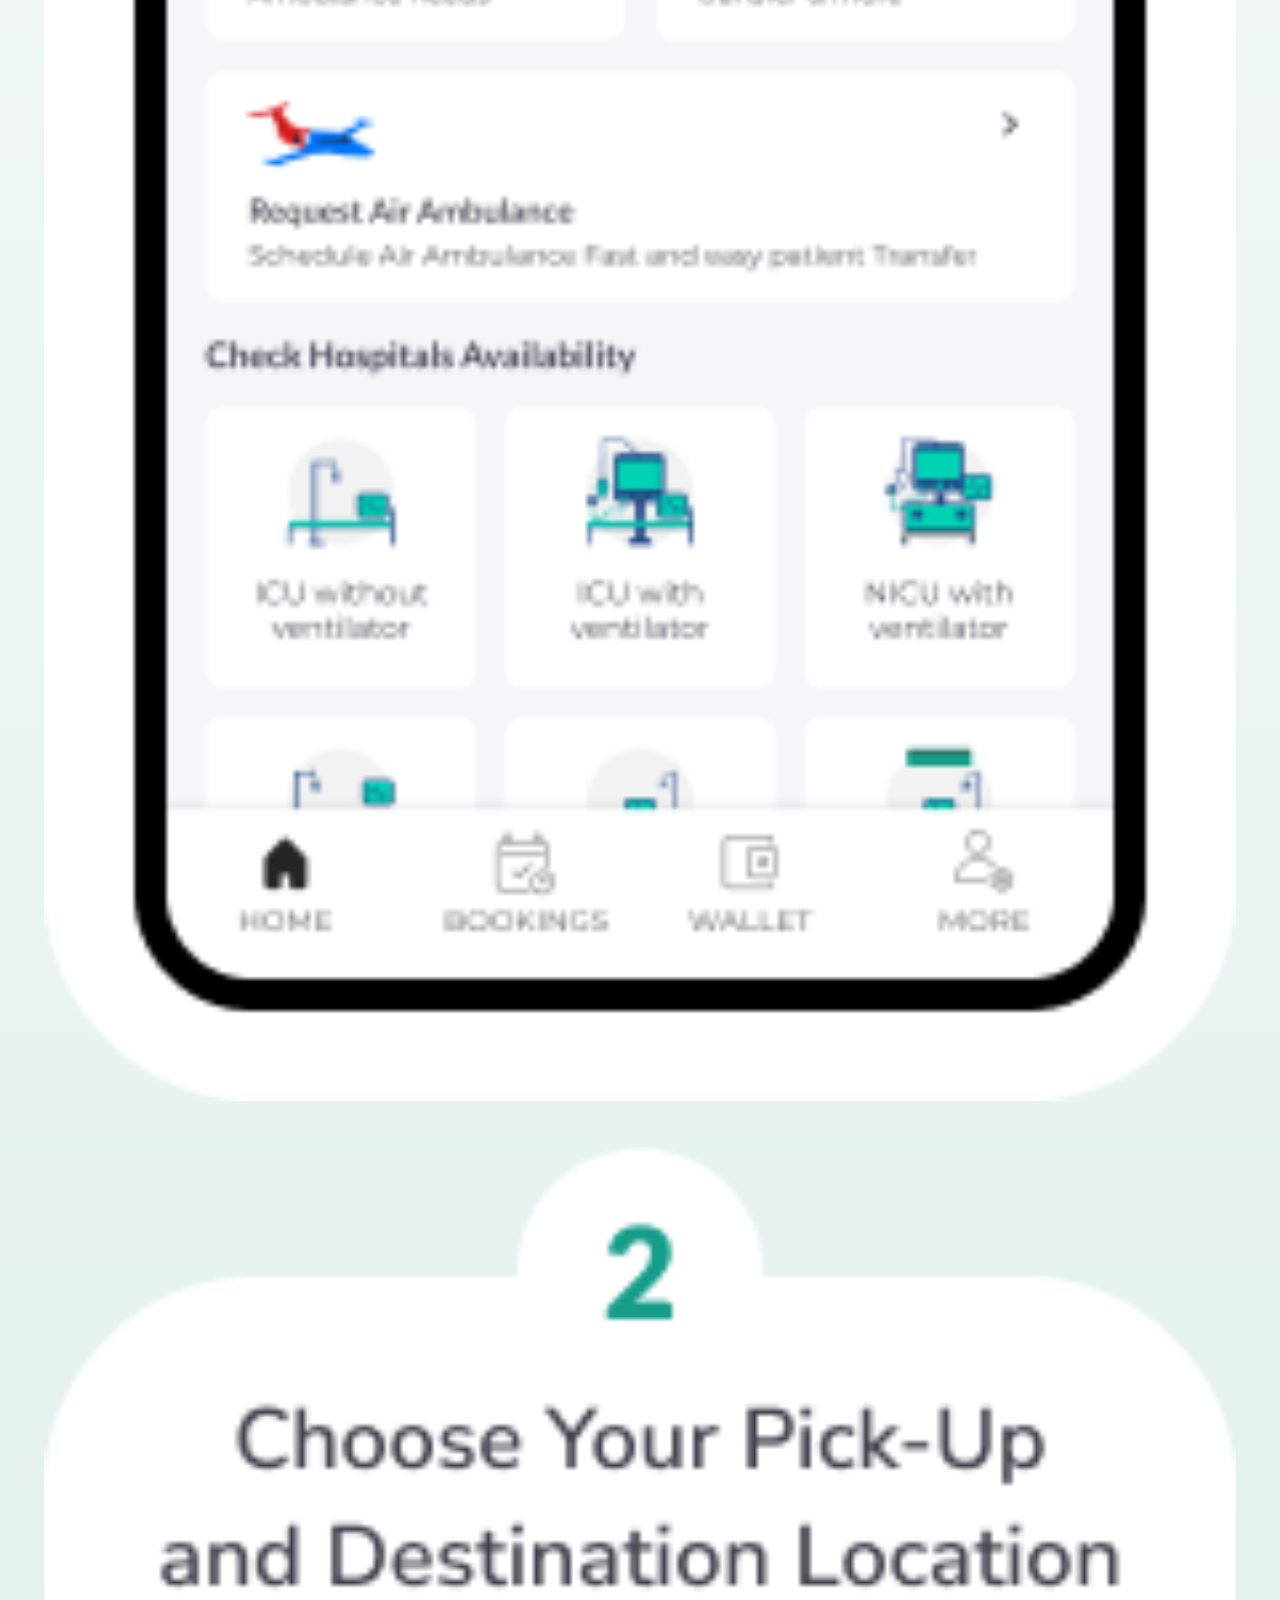
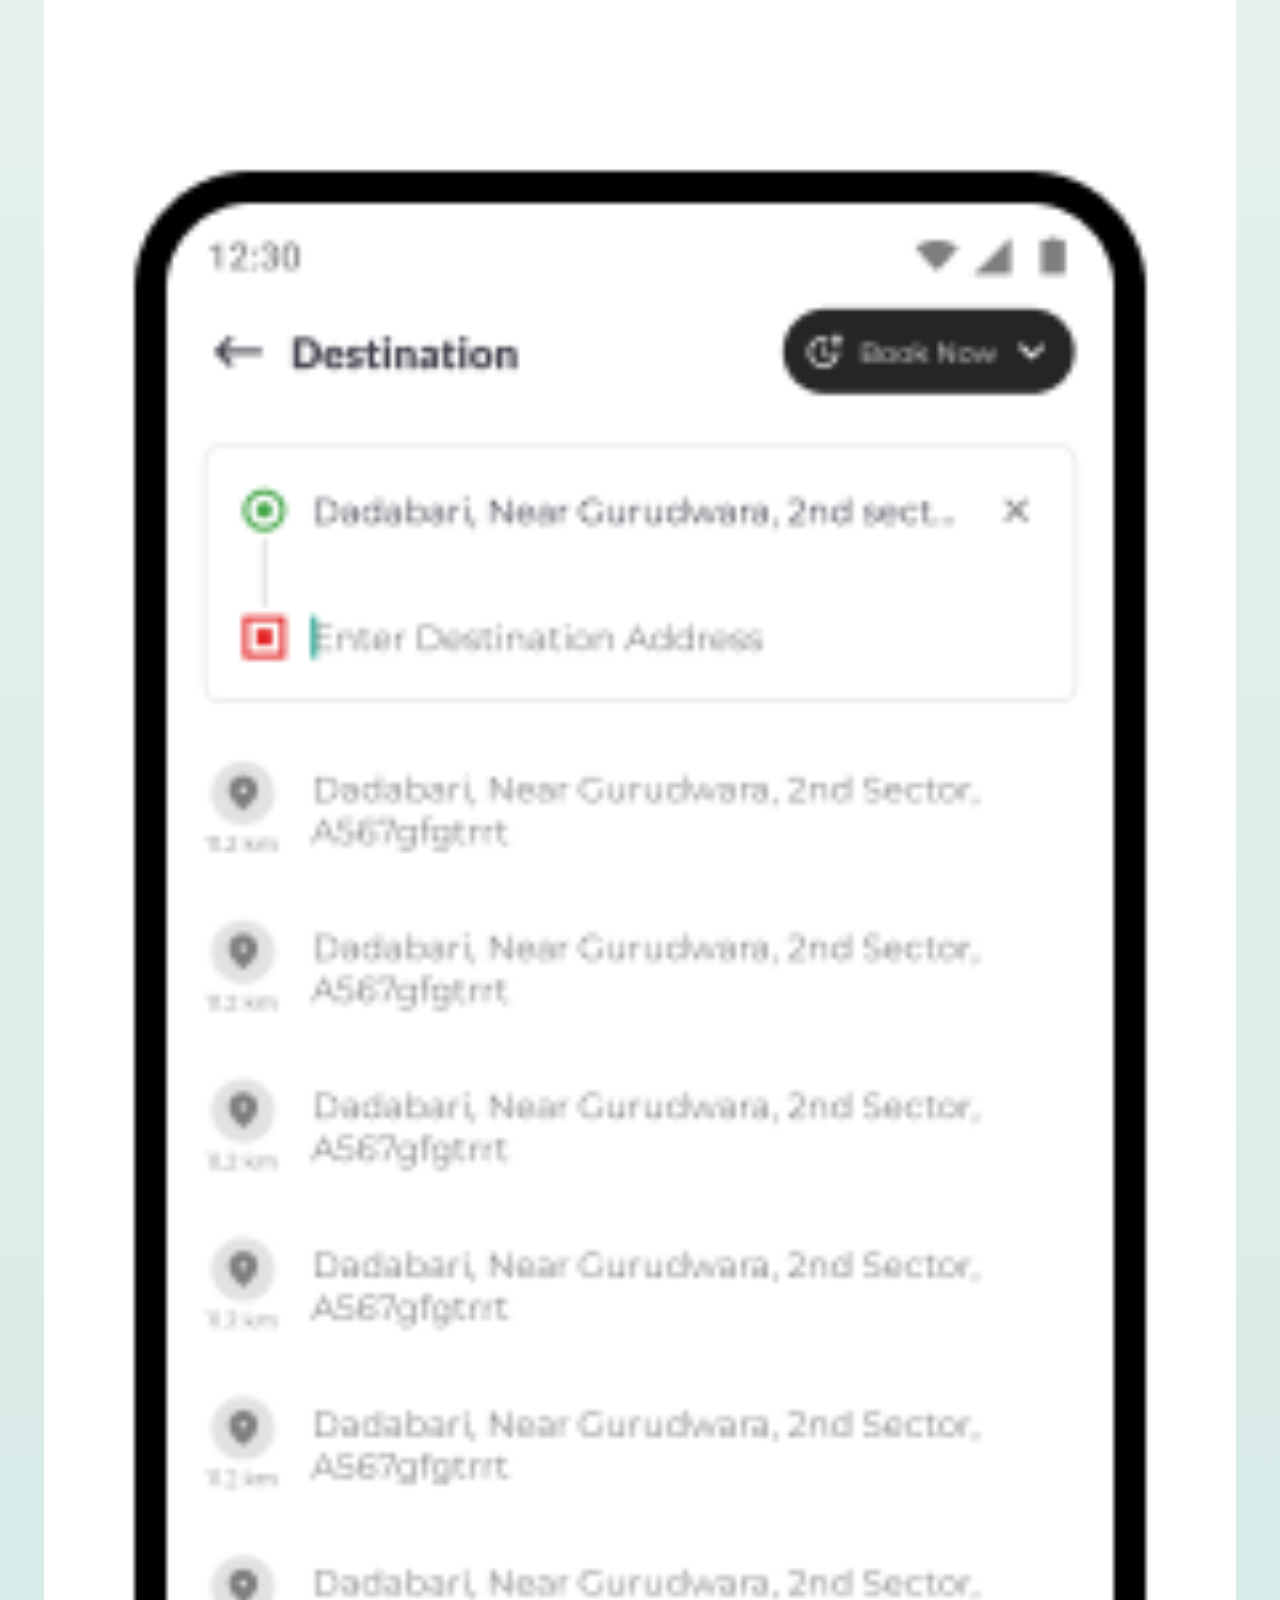
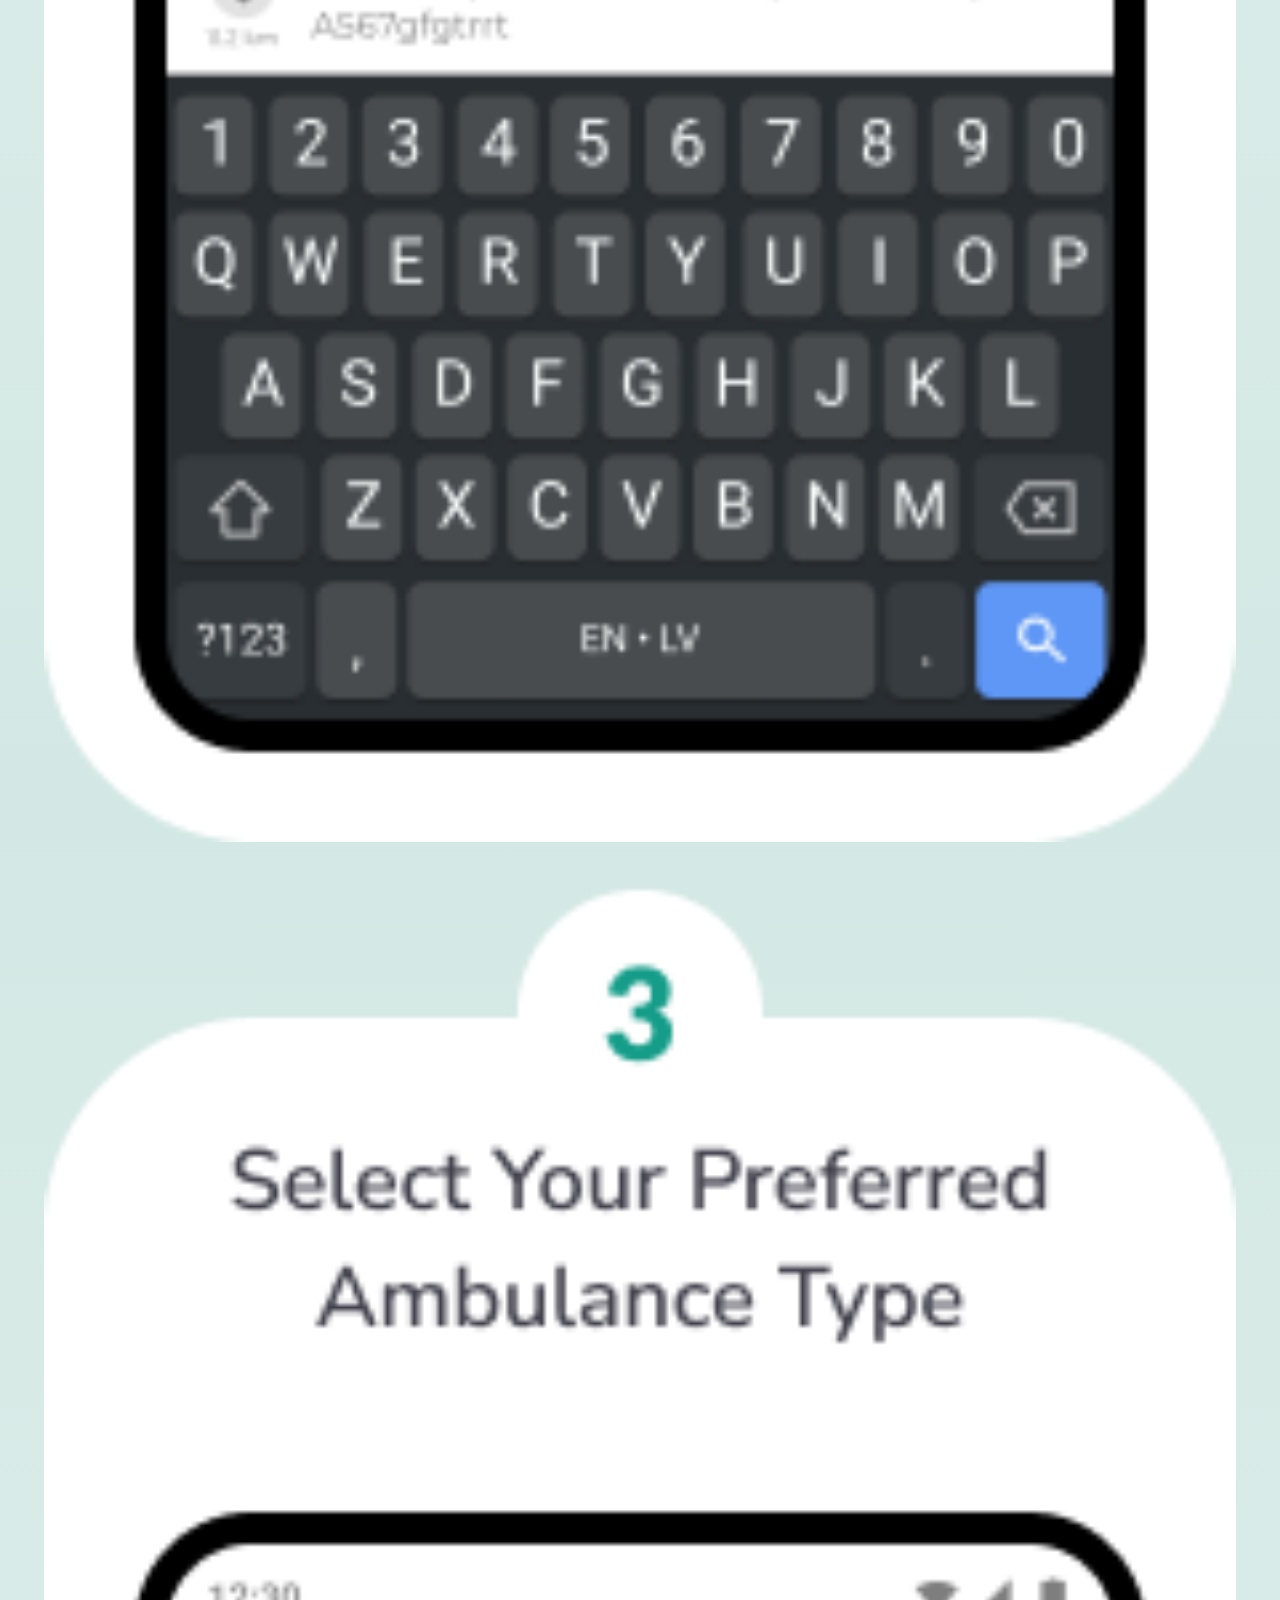
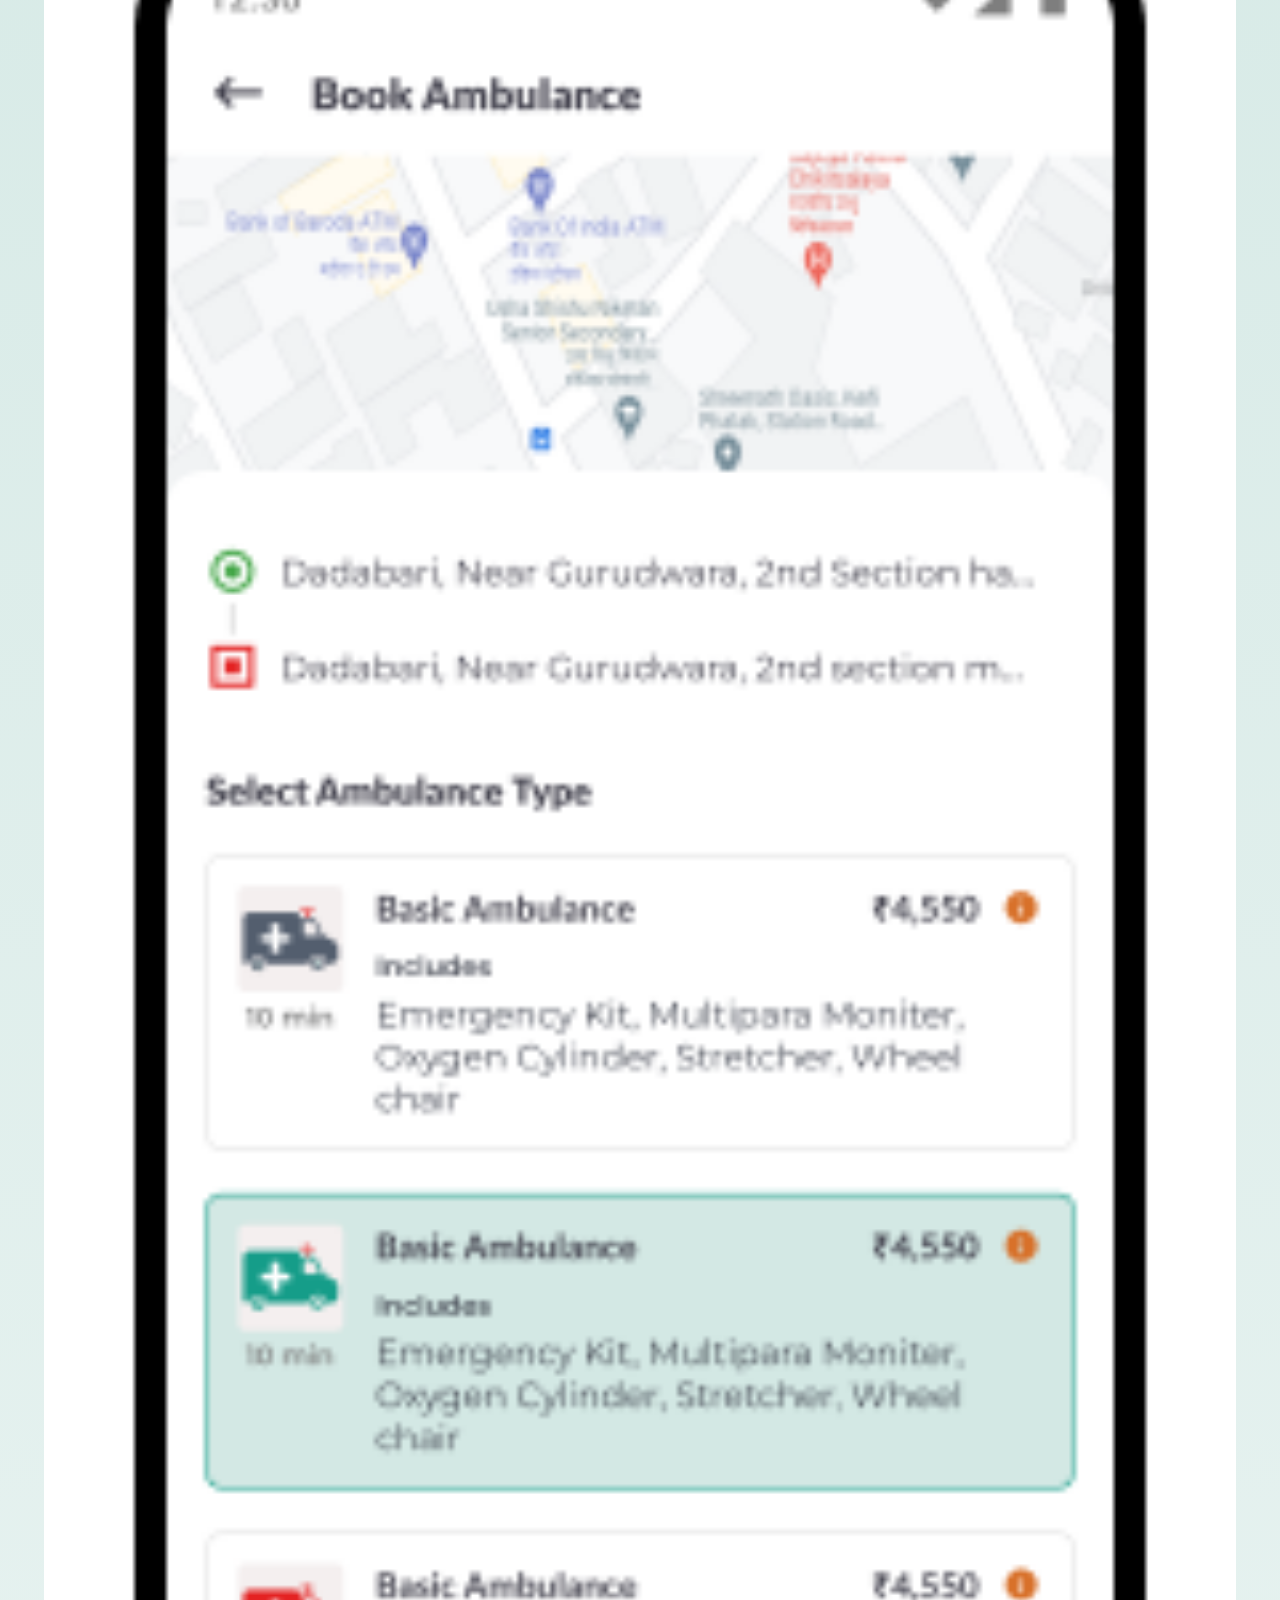
==== commit d3ada11c: "changes" ====
--- a/index.html
+++ b/index.html
@@ -103,7 +103,7 @@
             <li class="nav-ctn-login text-white">
               <button
                 type="button"
-                class="btn btn-primary nav-link border border-white rounded px-4 py-1"
+                class="btn btn-primary nav-link rounded px-4 py-1 shadow-none"
                 data-bs-toggle="modal"
                 data-bs-target="#staticBackdrop"
                 href="#"
--- a/styles/nav.css
+++ b/styles/nav.css
@@ -22,6 +22,15 @@
 .navbar-brand:hover,
 .nav-item:hover .nav-link {
   color: var(--white-clr);
+}
+.navbar-toggler {
+  border: none;
+}
+.navbar-toggler .navbar-toggler-icon {
+  background-image:  url("../images/toggler-icon.png");
+}
+.navbar-toggler:focus{
+  box-shadow: none;
 }
 .navbar-collapse {
   flex-grow: 0;
@@ -49,7 +58,9 @@
 
 @media all and (max-width: 480px) {
   .navbar {
-    padding: 0.5rem 1rem;
+    padding: 1rem;
+  }
+  .navbar .navbar-nav {
+    font-size: var(--fs-secondary-text);
   }
 }
-  